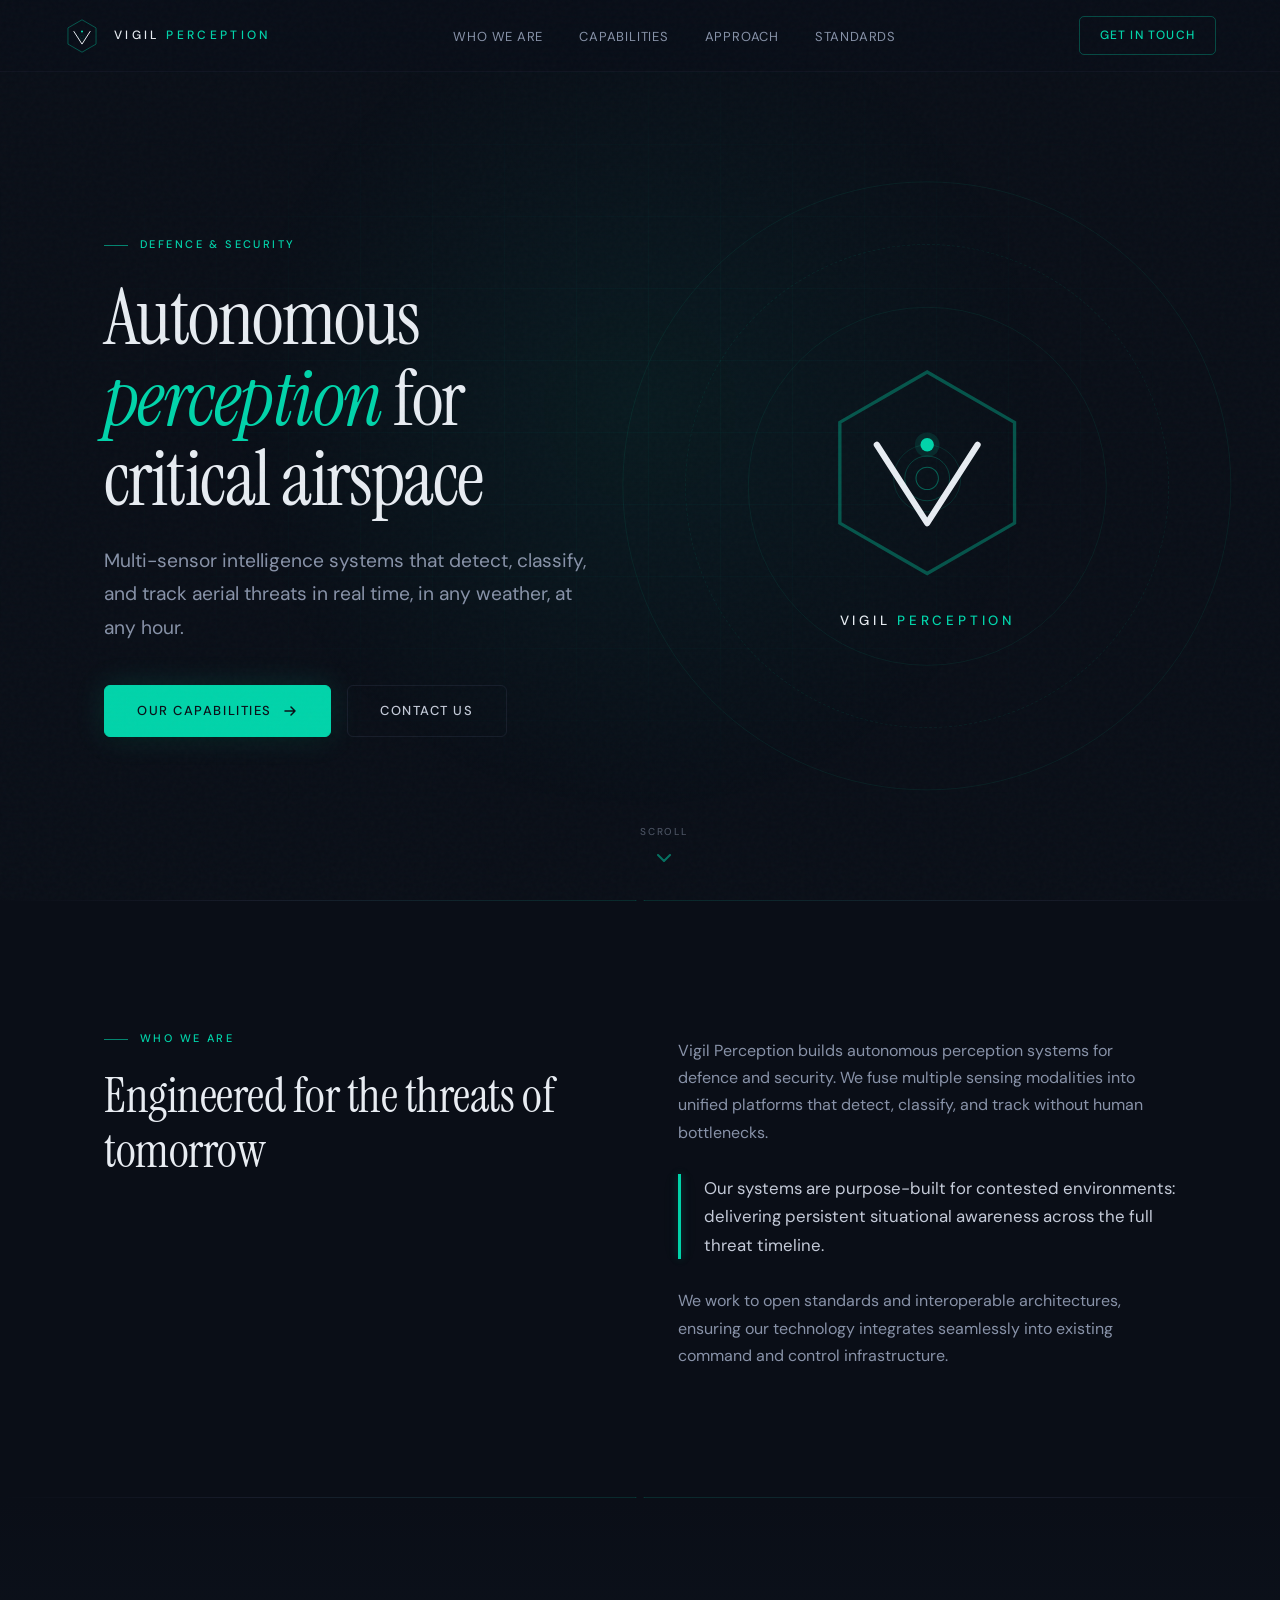
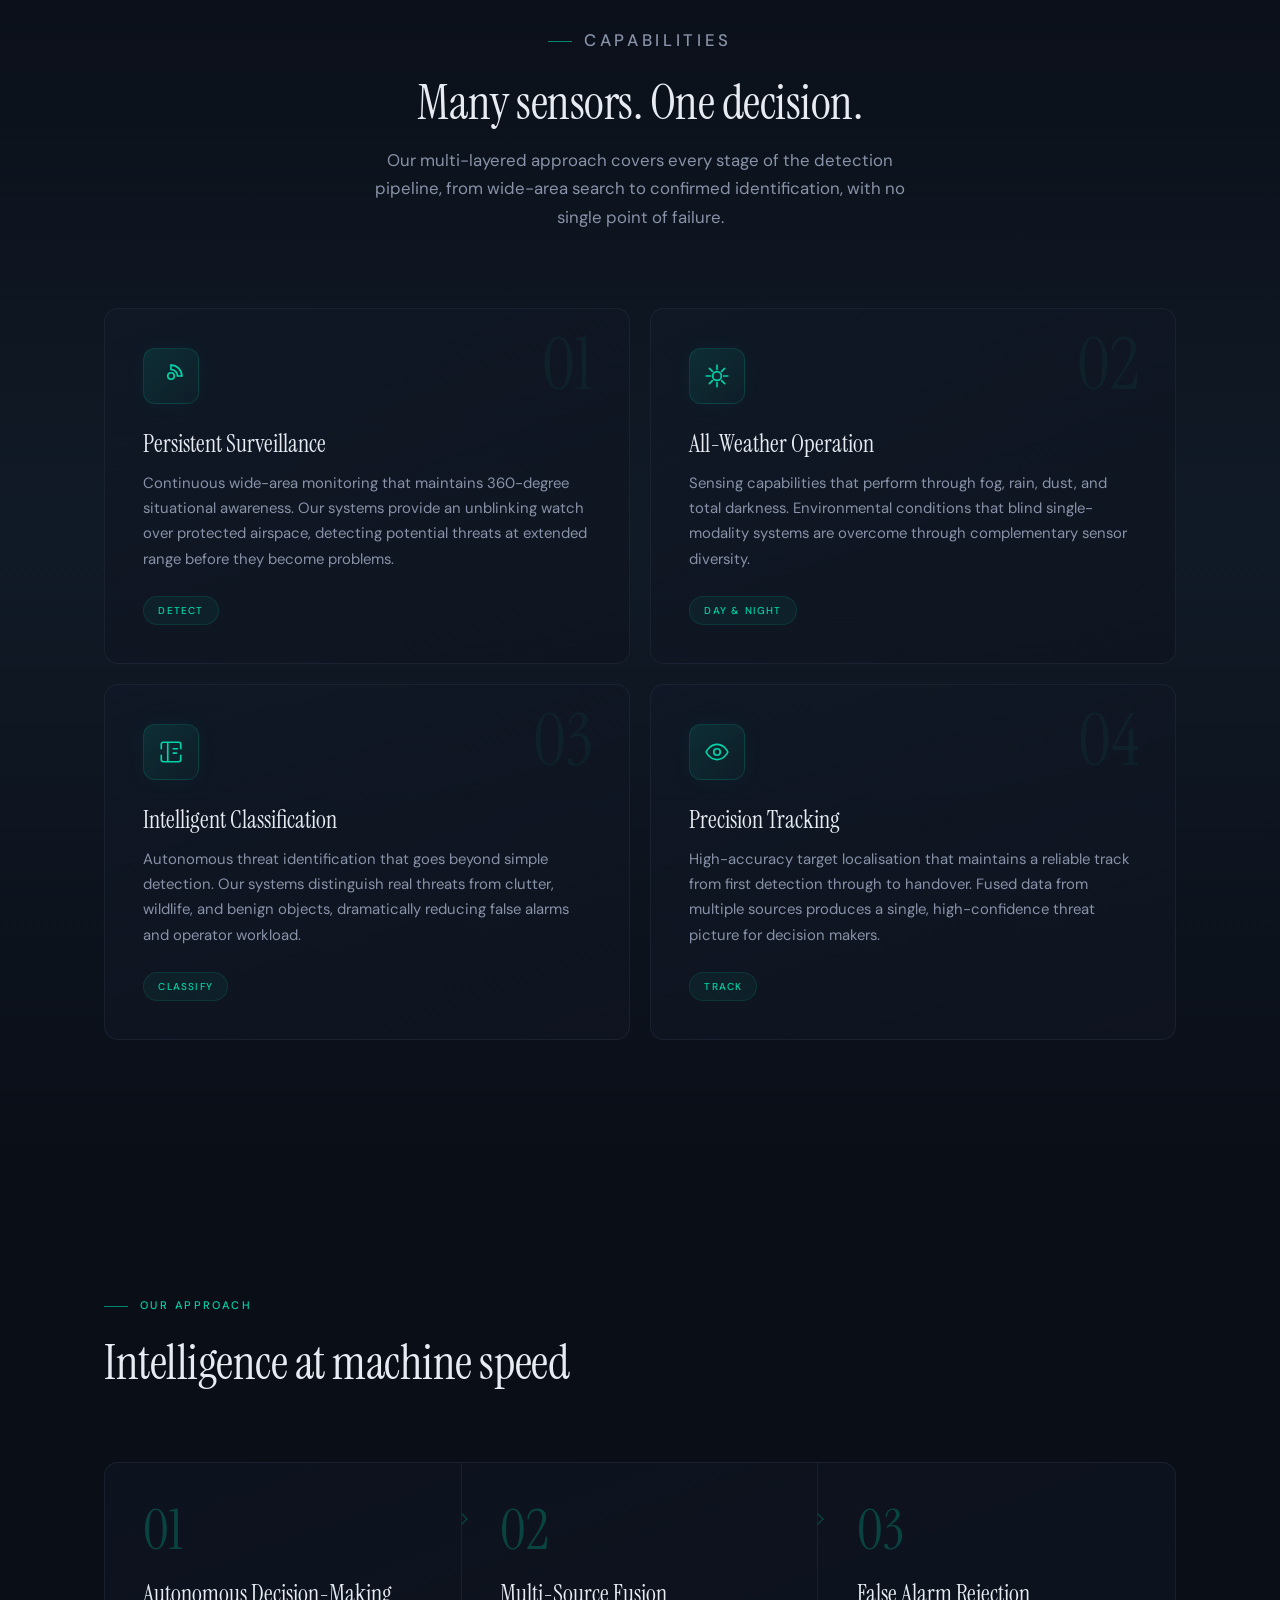
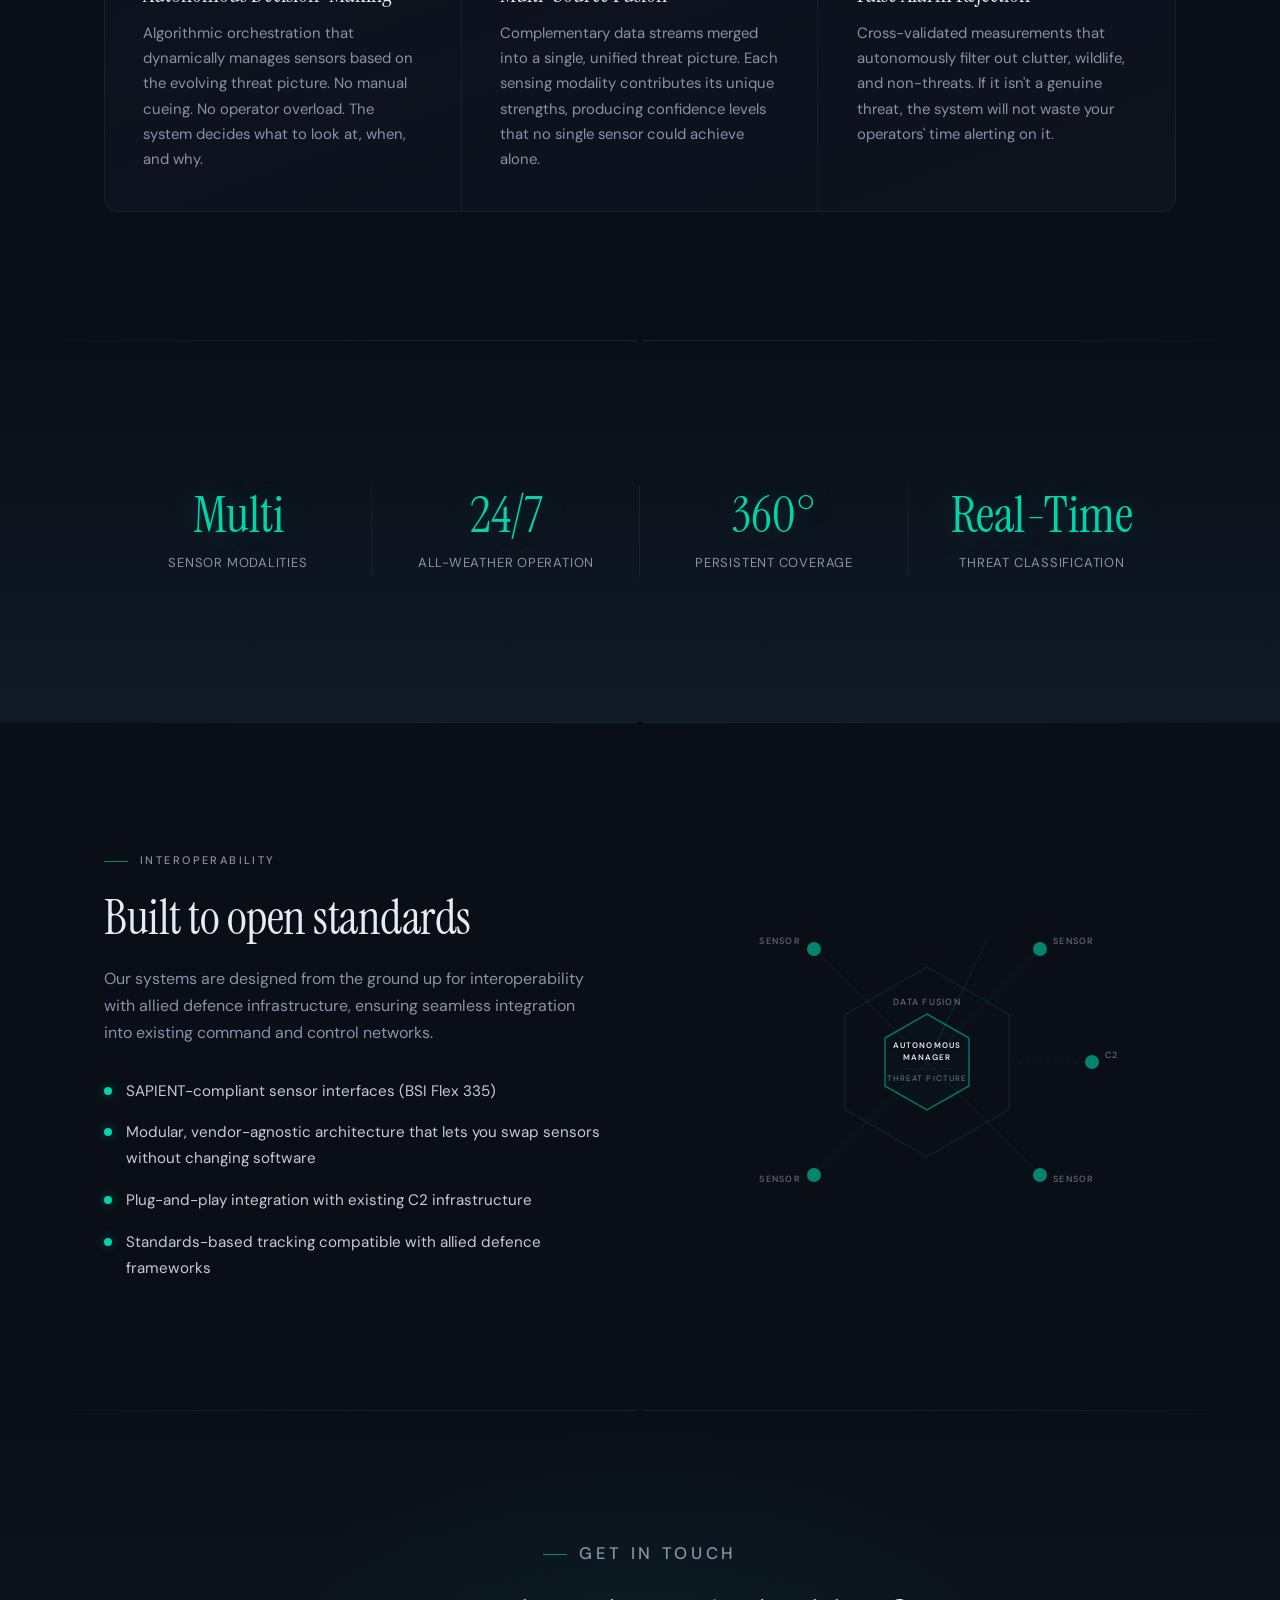
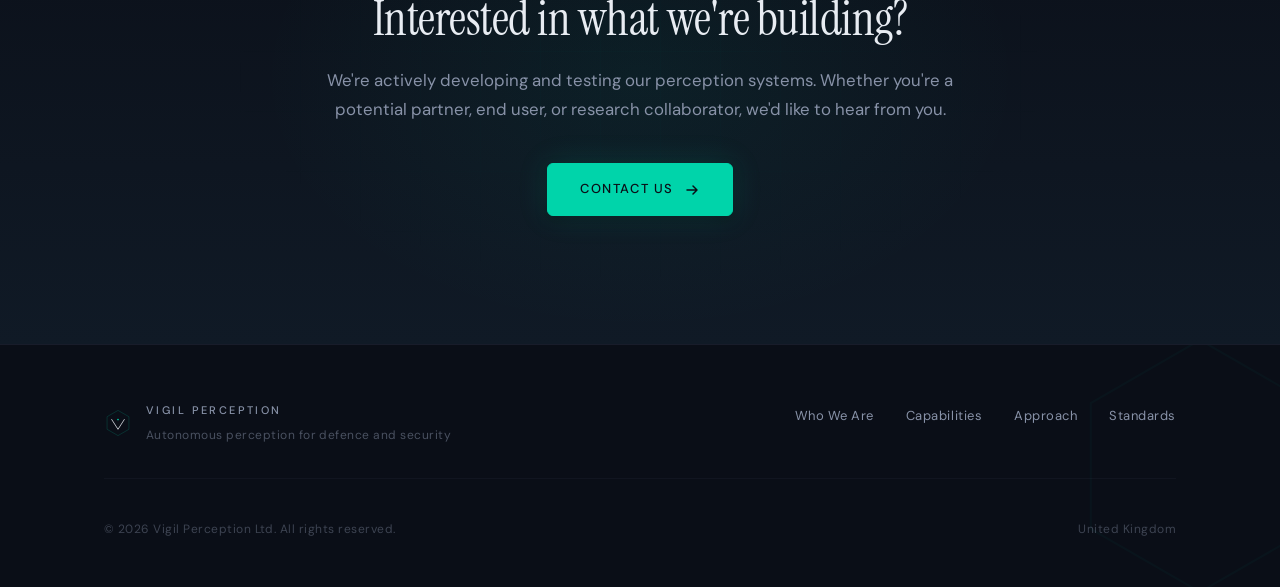
==== index.html @ c42e4ffe "Match hero logo stroke weight to standard logo Bump V chevron stroke from 4.5 to 5.5 and blip radius" ====
<!DOCTYPE html>
<html lang="en">
<head>
  <meta charset="UTF-8">
  <meta name="viewport" content="width=device-width, initial-scale=1.0">
  <title>Vigil Perception — Autonomous Perception for Defence & Security</title>
  <meta name="description" content="Multi-sensor autonomous perception systems for defence and security. Threat detection, classification, and decision support.">
  <meta name="theme-color" content="#0a0e17">
  <link rel="icon" href="/favicon.svg" type="image/svg+xml">
  <link rel="icon" href="/favicon.ico" sizes="48x48">
  <link rel="icon" type="image/png" sizes="32x32" href="/favicon-32.png">
  <link rel="apple-touch-icon" sizes="180x180" href="/apple-touch-icon.png">
  <link rel="manifest" href="/site.webmanifest">
  <meta property="og:type" content="website">
  <meta property="og:url" content="https://vigil-perception.co.uk/">
  <meta property="og:title" content="Vigil Perception — Autonomous Perception for Defence & Security">
  <meta property="og:description" content="Multi-sensor autonomous perception systems for defence and security.">
  <meta property="og:image" content="https://vigil-perception.co.uk/og-image-1200x630.png">
  <meta property="og:image:width" content="1200">
  <meta property="og:image:height" content="630">
  <meta name="twitter:card" content="summary_large_image">
  <meta name="twitter:title" content="Vigil Perception — Autonomous Perception for Defence & Security">
  <meta name="twitter:description" content="Multi-sensor autonomous perception systems for defence and security.">
  <meta name="twitter:image" content="https://vigil-perception.co.uk/twitter-card-800x418.png">
  <link rel="canonical" href="https://vigil-perception.co.uk/">
  <link rel="preconnect" href="https://fonts.googleapis.com">
  <link rel="preconnect" href="https://fonts.gstatic.com" crossorigin>
  <link href="https://fonts.googleapis.com/css2?family=DM+Sans:ital,opsz,wght@0,9..40,300;0,9..40,400;0,9..40,500;0,9..40,600;0,9..40,700&family=Instrument+Serif:ital@0;1&display=swap" rel="stylesheet">
  <link rel="stylesheet" href="/style.min.css">
</head>
<body>
<div class="noise"></div>
<div class="scan-lines"></div>
<nav id="nav">
  <a href="#" class="nav-logo">
    <svg viewBox="-100 -100 200 200" fill="none" aria-hidden="true">
      <path d="M0 -90 L78 -45 L78 45 L0 90 L-78 45 L-78 -45 Z" stroke="#00d4aa" stroke-width="4" fill="none" opacity="0.5"/>
      <circle cx="0" cy="5" r="10" stroke="#00d4aa" stroke-width="1" fill="none" opacity="0.5"/>
      <circle cx="0" cy="5" r="20" stroke="#00d4aa" stroke-width="0.85" fill="none" opacity="0.4"/>
      <path d="M-45 -25 L0 45 L45 -25" stroke="#e8ecf2" stroke-width="5.5" fill="none" stroke-linejoin="round" stroke-linecap="round"/>
      <circle cx="0" cy="-25" r="6" fill="#00d4aa"/>
    </svg>
    <span class="nav-wordmark"><span class="v">VIGIL </span><span class="p">PERCEPTION</span></span>
  </a>
  <ul class="nav-links" id="navLinks">
    <li><a href="#mission">Who We Are</a></li>
    <li><a href="#capabilities">Capabilities</a></li>
    <li><a href="#approach">Approach</a></li>
    <li><a href="#standards">Standards</a></li>
  </ul>
  <a href="#contact" class="nav-cta">Get in Touch</a>
  <button class="nav-toggle" id="navToggle" aria-label="Toggle navigation">
    <span></span><span></span><span></span>
  </button>
  <div class="nav-progress" id="navProgress"></div>
</nav>
<section class="hero" id="hero">
  <div class="hero-bg">
    <div class="hero-glow" id="heroGlow"></div>
    <div class="hero-grid" id="heroGrid"></div>
  </div>
  <div class="container">
    <div class="hero-inner">
      <div class="hero-text">
        <p class="label">Defence & Security</p>
        <h1>Autonomous <em>perception</em> for critical airspace</h1>
        <p class="body-lg">Multi-sensor intelligence systems that detect, classify, and track aerial threats in real time, in any weather, at any hour.</p>
        <div class="hero-actions">
          <a href="#capabilities" class="btn btn-primary">
            Our Capabilities
            <svg class="btn-arrow" width="16" height="16" viewBox="0 0 16 16" fill="none" aria-hidden="true"><path d="M3 8h10M9 4l4 4-4 4" stroke="currentColor" stroke-width="1.5" stroke-linecap="round" stroke-linejoin="round"/></svg>
          </a>
          <a href="#contact" class="btn btn-ghost">Contact Us</a>
        </div>
      </div>
      <div class="hero-logo">
        <div class="hero-logo-container">
          <div class="logo-glow"></div>
          <div class="logo-glow"></div>
          <div class="logo-glow"></div>
          <svg id="heroLogo" viewBox="0 0 320 320" fill="none" xmlns="http://www.w3.org/2000/svg" aria-hidden="true">
            <g transform="translate(160, 148)">
              <path d="M0 -90 L78 -45 L78 45 L0 90 L-78 45 L-78 -45 Z" stroke="#00d4aa" stroke-width="3" fill="none" opacity="0.35"/>
              <circle cx="0" cy="5" r="30" stroke="#00d4aa" stroke-width="0.6" fill="none" opacity="0.2"/>
              <circle id="ring3" cx="0" cy="5" r="30" stroke="#00d4aa" stroke-width="2.5" fill="none" opacity="0"/>
              <circle cx="0" cy="5" r="20" stroke="#00d4aa" stroke-width="0.7" fill="none" opacity="0.3"/>
              <circle id="ring2" cx="0" cy="5" r="20" stroke="#00d4aa" stroke-width="2.5" fill="none" opacity="0"/>
              <circle cx="0" cy="5" r="10" stroke="#00d4aa" stroke-width="0.9" fill="none" opacity="0.4"/>
              <circle id="ring1" cx="0" cy="5" r="10" stroke="#00d4aa" stroke-width="2.5" fill="none" opacity="0"/>
              <circle id="lockCircle" cx="0" cy="5" r="6" stroke="#00d4aa" stroke-width="1.5" fill="none" opacity="0"/>
              <path d="M-45 -25 L0 45 L45 -25" stroke="#e8ecf2" stroke-width="5.5" fill="none" stroke-linejoin="round" stroke-linecap="round"/>
              <circle id="blipMain" cx="0" cy="-25" r="6" fill="#00d4aa"/>
              <circle id="blipGlow" cx="0" cy="-25" r="11" fill="#00d4aa" opacity="0.12"/>
            </g>
            <text x="160" y="284" text-anchor="middle" font-family="DM Sans, sans-serif" font-weight="500" font-size="12" letter-spacing="0.28em"><tspan fill="#e8ecf2">VIGIL </tspan><tspan fill="#00d4aa">PERCEPTION</tspan></text>
          </svg>
        </div>
      </div>
    </div>
  </div>
  <div class="scroll-hint" id="scrollHint">
    <span class="scroll-hint-label">Scroll</span>
    <svg class="scroll-hint-chevron" viewBox="0 0 20 20" aria-hidden="true"><path d="M4 7l6 6 6-6"/></svg>
  </div>
</section>

<hr class="divider">
<section class="mission" id="mission">
  <div class="container">
    <div class="mission-inner">
      <div class="mission-left reveal">
        <p class="label">Who We Are</p>
        <h2>Engineered for the threats of tomorrow</h2>
      </div>
      <div class="mission-right reveal reveal-delay-1">
        <p>Vigil Perception builds autonomous perception systems for defence and security. We fuse multiple sensing modalities into unified platforms that detect, classify, and track without human bottlenecks.</p>
        <div class="mission-highlight">
          Our systems are purpose-built for contested environments: delivering persistent situational awareness across the full threat timeline.
        </div>
        <p>We work to open standards and interoperable architectures, ensuring our technology integrates seamlessly into existing command and control infrastructure.</p>
      </div>
    </div>
  </div>
</section>

<hr class="divider">
<section class="capabilities" id="capabilities">
  <div class="container">
    <div class="capabilities-header reveal">
      <p class="label">Capabilities</p>
      <h2>Many sensors. One decision.</h2>
      <p>Our multi-layered approach covers every stage of the detection pipeline, from wide-area search to confirmed identification, with no single point of failure.</p>
    </div>
    <div class="cap-grid">
      <div class="cap-card reveal reveal-delay-1">
        <div class="cap-icon">
          <svg viewBox="0 0 24 24" aria-hidden="true"><circle cx="12" cy="12" r="3"/><path d="M12 2a10 10 0 0 1 10 10"/><path d="M12 6a6 6 0 0 1 6 6"/><path d="M12 2v4M22 12h-4"/></svg>
        </div>
        <h3>Persistent Surveillance</h3>
        <p>Continuous wide-area monitoring that maintains 360-degree situational awareness. Our systems provide an unblinking watch over protected airspace, detecting potential threats at extended range before they become problems.</p>
        <span class="cap-tag">Detect</span>
      </div>
      <div class="cap-card reveal reveal-delay-2">
        <div class="cap-icon">
          <svg viewBox="0 0 24 24" aria-hidden="true"><path d="M12 2v4M12 18v4M4.93 4.93l2.83 2.83M16.24 16.24l2.83 2.83M2 12h4M18 12h4M4.93 19.07l2.83-2.83M16.24 7.76l2.83-2.83"/><circle cx="12" cy="12" r="4"/></svg>
        </div>
        <h3>All-Weather Operation</h3>
        <p>Sensing capabilities that perform through fog, rain, dust, and total darkness. Environmental conditions that blind single-modality systems are overcome through complementary sensor diversity.</p>
        <span class="cap-tag">Day & Night</span>
      </div>
      <div class="cap-card reveal reveal-delay-3">
        <div class="cap-icon">
          <svg viewBox="0 0 24 24" aria-hidden="true"><path d="M9 3H5a2 2 0 0 0-2 2v4m6-6h10a2 2 0 0 1 2 2v4M9 3v18m0 0h10a2 2 0 0 0 2-2v-4M9 21H5a2 2 0 0 1-2-2v-4"/><line x1="14" y1="9" x2="18" y2="9"/><line x1="14" y1="13" x2="17" y2="13"/></svg>
        </div>
        <h3>Intelligent Classification</h3>
        <p>Autonomous threat identification that goes beyond simple detection. Our systems distinguish real threats from clutter, wildlife, and benign objects, dramatically reducing false alarms and operator workload.</p>
        <span class="cap-tag">Classify</span>
      </div>
      <div class="cap-card reveal reveal-delay-4">
        <div class="cap-icon">
          <svg viewBox="0 0 24 24" aria-hidden="true"><path d="M2 12s3-7 10-7 10 7 10 7-3 7-10 7-10-7-10-7Z"/><circle cx="12" cy="12" r="3"/></svg>
        </div>
        <h3>Precision Tracking</h3>
        <p>High-accuracy target localisation that maintains a reliable track from first detection through to handover. Fused data from multiple sources produces a single, high-confidence threat picture for decision makers.</p>
        <span class="cap-tag">Track</span>
      </div>
    </div>
  </div>
</section>
<section class="approach" id="approach">
  <div class="container">
    <div class="approach-header reveal">
      <p class="label">Our Approach</p>
      <h2>Intelligence at machine speed</h2>
    </div>
    <div class="approach-grid reveal reveal-delay-1">
      <div class="approach-item">
        <div class="approach-num">01</div>
        <h3>Autonomous Decision-Making</h3>
        <p>Algorithmic orchestration that dynamically manages sensors based on the evolving threat picture. No manual cueing. No operator overload. The system decides what to look at, when, and why.</p>
      </div>
      <div class="approach-item">
        <div class="approach-num">02</div>
        <h3>Multi-Source Fusion</h3>
        <p>Complementary data streams merged into a single, unified threat picture. Each sensing modality contributes its unique strengths, producing confidence levels that no single sensor could achieve alone.</p>
      </div>
      <div class="approach-item">
        <div class="approach-num">03</div>
        <h3>False Alarm Rejection</h3>
        <p>Cross-validated measurements that autonomously filter out clutter, wildlife, and non-threats. If it isn't a genuine threat, the system will not waste your operators' time alerting on it.</p>
      </div>
    </div>
  </div>
</section>

<hr class="divider">
<section class="stats">
  <div class="container">
    <div class="stats-grid">
      <div class="stat reveal">
        <div class="stat-val">Multi</div>
        <div class="stat-label">Sensor Modalities</div>
      </div>
      <div class="stat reveal reveal-delay-1">
        <div class="stat-val">24/7</div>
        <div class="stat-label">All-Weather Operation</div>
      </div>
      <div class="stat reveal reveal-delay-2">
        <div class="stat-val">360°</div>
        <div class="stat-label">Persistent Coverage</div>
      </div>
      <div class="stat reveal reveal-delay-3">
        <div class="stat-val">Real-Time</div>
        <div class="stat-label">Threat Classification</div>
      </div>
    </div>
  </div>
</section>

<hr class="divider">
<section class="standards" id="standards">
  <div class="container">
    <div class="standards-inner">
      <div class="standards-left reveal">
        <p class="label">Interoperability</p>
        <h2>Built to open standards</h2>
        <p>Our systems are designed from the ground up for interoperability with allied defence infrastructure, ensuring seamless integration into existing command and control networks.</p>
        <ul class="standards-list">
          <li>SAPIENT-compliant sensor interfaces (BSI Flex 335)</li>
          <li>Modular, vendor-agnostic architecture that lets you swap sensors without changing software</li>
          <li>Plug-and-play integration with existing C2 infrastructure</li>
          <li>Standards-based tracking compatible with allied defence frameworks</li>
        </ul>
      </div>
      <div class="standards-visual reveal reveal-delay-2">
        <div class="standards-diagram">
          <svg viewBox="0 0 420 420" fill="none" xmlns="http://www.w3.org/2000/svg" aria-hidden="true">
            <defs>
              <linearGradient id="sweepGrad" x1="210" y1="210" x2="210" y2="30" gradientUnits="userSpaceOnUse">
                <stop offset="0%" stop-color="#00d4aa" stop-opacity="0.3"/>
                <stop offset="100%" stop-color="#00d4aa" stop-opacity="0"/>
              </linearGradient>
            </defs>
            <line x1="323" y1="97" x2="210" y2="210" stroke="#00d4aa" stroke-width="0.8" opacity="0.15"/>
            <line x1="97" y1="97" x2="210" y2="210" stroke="#00d4aa" stroke-width="0.8" opacity="0.15"/>
            <line x1="97" y1="323" x2="210" y2="210" stroke="#00d4aa" stroke-width="0.8" opacity="0.15"/>
            <line x1="323" y1="323" x2="210" y2="210" stroke="#00d4aa" stroke-width="0.8" opacity="0.15"/>
            <line x1="368" y1="210" x2="292" y2="210" stroke="#00d4aa" stroke-width="0.8" opacity="0.15" stroke-dasharray="4 3"/>
            <path d="M210 115 L292 162.5 L292 257.5 L210 305 L128 257.5 L128 162.5 Z"
                  stroke="#00d4aa" stroke-width="0.8" opacity="0.2" fill="rgba(0,212,170,0.015)"/>
            <path d="M210 162 L252 186 L252 234 L210 258 L168 234 L168 186 Z"
                  stroke="#00d4aa" stroke-width="1.5" opacity="0.5" fill="rgba(0,212,170,0.04)"/>
            <text x="210" y="153" text-anchor="middle" class="ring-label" style="font-size:9px" opacity="0.7">DATA FUSION</text>
            <text x="210" y="196" text-anchor="middle" class="ring-label ring-label-bright" style="font-size:8px" stroke="#0a0e17" stroke-width="4" paint-order="stroke">AUTONOMOUS</text>
            <text x="210" y="208" text-anchor="middle" class="ring-label ring-label-bright" style="font-size:8px" stroke="#0a0e17" stroke-width="4" paint-order="stroke">MANAGER</text>
            <line x1="185" y1="217" x2="235" y2="217" stroke="#00d4aa" stroke-width="0.4" opacity="0.2"/>
            <text x="210" y="229" text-anchor="middle" class="ring-label" style="font-size:8px" opacity="0.7">THREAT PICTURE</text>
            <circle cx="323" cy="97" r="7" fill="#00d4aa" opacity="0.6"/>
            <text x="336" y="92" text-anchor="start" class="ring-label" style="font-size:9px" opacity="0.7">SENSOR</text>
            <circle cx="97" cy="97" r="7" fill="#00d4aa" opacity="0.6"/>
            <text x="84" y="92" text-anchor="end" class="ring-label" style="font-size:9px" opacity="0.7">SENSOR</text>
            <circle cx="97" cy="323" r="7" fill="#00d4aa" opacity="0.6"/>
            <text x="84" y="330" text-anchor="end" class="ring-label" style="font-size:9px" opacity="0.7">SENSOR</text>
            <circle cx="323" cy="323" r="7" fill="#00d4aa" opacity="0.6"/>
            <text x="336" y="330" text-anchor="start" class="ring-label" style="font-size:9px" opacity="0.7">SENSOR</text>
            <circle cx="375" cy="210" r="7" fill="#00d4aa" opacity="0.6"/>
            <text x="388" y="206" text-anchor="start" class="ring-label" style="font-size:9px" opacity="0.7">C2</text>
            <g id="sweep">
              <line x1="210" y1="210" x2="210" y2="30" stroke="url(#sweepGrad)" stroke-width="1.5" opacity="0.5"/>
            </g>
          </svg>
        </div>
      </div>
    </div>
  </div>
</section>

<hr class="divider">
<section class="cta-section" id="contact">
  <div class="container">
    <div class="cta-inner reveal">
      <p class="label">Get in Touch</p>
      <h2>Interested in what we're building?</h2>
      <p>We're actively developing and testing our perception systems. Whether you're a potential partner, end user, or research collaborator, we'd like to hear from you.</p>
      <div class="cta-actions">
        <a href="mailto:kevinf@vigil-perception.co.uk" class="btn btn-primary">
          Contact Us
          <svg class="btn-arrow" width="16" height="16" viewBox="0 0 16 16" fill="none" aria-hidden="true"><path d="M3 8h10M9 4l4 4-4 4" stroke="currentColor" stroke-width="1.5" stroke-linecap="round" stroke-linejoin="round"/></svg>
        </a>
      </div>
    </div>
  </div>
</section>
<button class="back-to-top" id="backToTop" aria-label="Back to top">
  <svg viewBox="0 0 24 24" fill="none" stroke-width="2" stroke-linecap="round" stroke-linejoin="round" aria-hidden="true">
    <path d="M18 15l-6-6-6 6"/>
  </svg>
</button>
<footer>
  <div class="container">
    <div class="footer-top">
      <div class="footer-brand">
        <svg viewBox="-100 -100 200 200" fill="none" aria-hidden="true">
          <path d="M0 -90 L78 -45 L78 45 L0 90 L-78 45 L-78 -45 Z" stroke="#00d4aa" stroke-width="4" fill="none" opacity="0.3"/>
          <path d="M-45 -25 L0 45 L45 -25" stroke="#e8ecf2" stroke-width="5.5" fill="none" stroke-linejoin="round" stroke-linecap="round"/>
          <circle cx="0" cy="-25" r="6" fill="#00d4aa"/>
        </svg>
        <div class="footer-brand-text">
          <span>VIGIL PERCEPTION</span>
          <span class="footer-tagline">Autonomous perception for defence and security</span>
        </div>
      </div>
      <ul class="footer-nav">
        <li><a href="#mission">Who We Are</a></li>
        <li><a href="#capabilities">Capabilities</a></li>
        <li><a href="#approach">Approach</a></li>
        <li><a href="#standards">Standards</a></li>
      </ul>
    </div>
    <div class="footer-bottom">
      <span class="footer-copy">&copy; <script>document.write(new Date().getFullYear())</script> Vigil Perception Ltd. All rights reserved.</span>
      <span class="footer-location">United Kingdom</span>
    </div>
  </div>
</footer>

<script src="/app.min.js"></script>
</body>
</html>
---- style.min.css ----
@keyframes glow-pulse{0%,to{opacity:.4;border-color:rgba(0,212,170,.06)}50%{opacity:1;border-color:rgba(0,212,170,.18)}}@keyframes scroll-bob{0%,to{transform:translateY(0);opacity:.5}50%{transform:translateY(5px);opacity:.8}}@keyframes highlight-glow{0%,to{box-shadow:0 0 6px rgba(0,212,170,.3),0 0 16px rgba(0,212,170,.1)}50%{box-shadow:0 0 12px rgba(0,212,170,.6),0 0 30px rgba(0,212,170,.2)}}@keyframes cta-glow{0%,to{box-shadow:0 0 30px rgba(0,212,170,.15),0 4px 12px rgba(0,0,0,.3)}50%{box-shadow:0 0 50px rgba(0,212,170,.3),0 0 80px rgba(0,212,170,.1),0 4px 12px rgba(0,0,0,.3)}}@keyframes hero-in{to{opacity:1;transform:translateY(0)}}@keyframes logo-in{0%{opacity:0;transform:scale(.9)}to{opacity:1;transform:scale(1)}}:root{--midnight:#0a0e17;--midnight-lighter:#101a26;--midnight-card:#111827;--cyan:#00d4aa;--cyan-dim:rgba(0,212,170,0.15);--cyan-glow:rgba(0,212,170,0.08);--bone:#e8ecf2;--silver:#8892a8;--ghost:#c4cad8;--border:rgba(45,51,72,0.4);--border-hover:rgba(0,212,170,0.3)}*,::after,::before{margin:0;padding:0;box-sizing:border-box}body,html{overflow-x:hidden}html{scroll-behavior:smooth;-webkit-font-smoothing:antialiased;-moz-osx-font-smoothing:grayscale}body{background:var(--midnight);color:var(--ghost);font-family:"DM Sans",sans-serif;font-weight:400;font-size:16px;line-height:1.7}::selection{background:rgba(0,212,170,.25);color:var(--bone)}::-moz-selection{background:rgba(0,212,170,.25);color:var(--bone)}::-webkit-scrollbar{width:8px}::-webkit-scrollbar-track{background:var(--midnight)}::-webkit-scrollbar-thumb{background:rgba(0,212,170,.2);border-radius:4px}::-webkit-scrollbar-thumb:hover{background:rgba(0,212,170,.35)}@supports (scrollbar-color:auto){html{scrollbar-color:rgba(0,212,170,.2) var(--midnight);scrollbar-width:thin}}.noise,.scan-lines{position:fixed;inset:0;pointer-events:none}.noise{z-index:9999;background-image:url("data:image/svg+xml,%3Csvg viewBox='0 0 256 256' xmlns='http://www.w3.org/2000/svg'%3E%3Cfilter id='n'%3E%3CfeTurbulence type='fractalNoise' baseFrequency='0.85' numOctaves='4' stitchTiles='stitch'/%3E%3C/filter%3E%3Crect width='100%25' height='100%25' filter='url(%23n)' opacity='0.025'/%3E%3C/svg%3E")}.scan-lines{z-index:9998;background:repeating-linear-gradient(0deg,transparent,transparent 2px,rgba(0,212,170,.008) 2px,rgba(0,212,170,.008) 4px)}h1,h2,h3{font-family:"Instrument Serif",serif;font-weight:400;color:var(--bone)}h1{font-size:clamp(2.8rem,6vw,5rem);line-height:1.05;letter-spacing:-.02em}h2{font-size:clamp(2rem,4vw,3rem);line-height:1.15;letter-spacing:-.01em}h3{font-size:clamp(1.25rem,2vw,1.5rem);line-height:1.3}.label{font-family:"DM Sans",sans-serif;font-weight:500;font-size:11px;letter-spacing:.22em;text-transform:uppercase;color:var(--cyan)}.label::before{content:"";display:inline-block;width:24px;height:1px;background:var(--cyan);margin-right:12px;vertical-align:middle;opacity:.6}p.body-lg{font-size:clamp(1.05rem,1.5vw,1.2rem);line-height:1.75;color:var(--silver);max-width:580px}.container{max-width:1200px;margin:0 auto;padding:0 clamp(24px,5vw,64px)}section{position:relative;scroll-margin-top:80px}.btn{display:inline-flex;align-items:center;gap:10px;font-family:"DM Sans",sans-serif;font-weight:500;font-size:13px;letter-spacing:.12em;text-transform:uppercase;text-decoration:none;padding:14px 32px;border-radius:6px;cursor:pointer;transition:transform .25s cubic-bezier(.34,1.56,.64,1),background .3s ease,border-color .3s ease,box-shadow .3s ease}.btn:active{transform:scale(.97)}.btn:focus-visible{outline:2px solid var(--cyan);outline-offset:3px}.btn-primary{background:var(--cyan);color:var(--midnight);border:1px solid var(--cyan);box-shadow:0 0 30px rgba(0,212,170,.15),0 4px 12px rgba(0,0,0,.3)}.btn-primary:hover{background:#00e8bb;box-shadow:0 0 50px rgba(0,212,170,.25),0 6px 20px rgba(0,0,0,.3);transform:translateY(-1px)}.btn-ghost{background:0 0;color:var(--ghost);border:1px solid var(--border)}.btn-ghost:hover{border-color:var(--border-hover);background:rgba(0,212,170,.04);transform:translateY(-1px)}.btn-arrow{transition:transform .25s ease}.btn:hover .btn-arrow{transform:translateX(3px)}nav{position:fixed;top:0;left:0;right:0;z-index:1000;padding:0 clamp(24px,5vw,64px);height:72px;display:flex;align-items:center;justify-content:space-between;background:rgba(10,14,23,.75);backdrop-filter:blur(20px) saturate(1.4);-webkit-backdrop-filter:blur(20px) saturate(1.4);border-bottom:1px solid rgba(45,51,72,.2);transition:background .3s ease,border-color .35s ease}nav.scrolled{background:rgba(10,14,23,.92);border-bottom-color:var(--border)}.nav-links a::after,.nav-progress{position:absolute;left:0;height:1px;background:var(--cyan)}.nav-progress{bottom:0;box-shadow:0 0 8px rgba(0,212,170,.4);width:0%;transition:none}.nav-logo{display:flex;align-items:center;gap:14px;text-decoration:none}.nav-logo svg{width:36px;height:36px;transition:filter .3s ease}.nav-logo:hover svg{filter:drop-shadow(0 0 6px rgba(0,212,170,.4))}.nav-links a,.nav-wordmark{font-family:"DM Sans",sans-serif;font-weight:500;font-size:12px;letter-spacing:.28em;text-transform:uppercase}.btn-ghost:hover,.nav-links a.active,.nav-links a:hover,.nav-wordmark .v{color:var(--bone)}.nav-wordmark .p{color:var(--cyan)}.nav-links{display:flex;align-items:center;gap:36px;list-style:none}.nav-links a{font-weight:400;font-size:13px;letter-spacing:.06em;color:var(--silver);text-decoration:none;transition:color .25s ease;position:relative}.nav-links a::after{content:"";bottom:-4px;width:0;transition:width .3s ease}.nav-links a.active::after,.nav-links a:hover::after{width:100%}.nav-links a:focus-visible{outline:1px solid var(--cyan);outline-offset:4px;border-radius:2px}.nav-cta{font-family:"DM Sans",sans-serif;font-weight:500;font-size:12px;letter-spacing:.1em;text-transform:uppercase;text-decoration:none;color:var(--cyan);border:1px solid rgba(0,212,170,.3);padding:8px 20px;border-radius:5px;transition:background .25s ease,border-color .25s ease}.nav-cta:hover{background:rgba(0,212,170,.08);border-color:rgba(0,212,170,.5)}.nav-cta:focus-visible{outline:2px solid var(--cyan);outline-offset:3px}.nav-toggle{display:none;background:0 0;border:0;cursor:pointer;padding:8px}.nav-toggle span{display:block;width:22px;height:2px;background:var(--ghost);transition:transform .3s ease,opacity .3s ease}.nav-toggle span:nth-child(1),.nav-toggle span:nth-child(2){margin:0 0 5px}.nav-toggle span:nth-child(3){margin:0}.nav-toggle.open span:nth-child(1){transform:translateY(7px) rotate(45deg)}.nav-toggle.open span:nth-child(2){opacity:0;transform:scaleX(0)}.nav-toggle.open span:nth-child(3){transform:translateY(-7px) rotate(-45deg)}@media (max-width:768px){.nav-cta,.nav-links{display:none}.nav-toggle{display:block}.nav-links.open{display:flex;flex-direction:column;align-items:flex-start;position:absolute;top:72px;left:0;right:0;background:rgba(10,14,23,.97);backdrop-filter:blur(20px);padding:32px clamp(24px,5vw,64px) 80px;gap:24px;border-bottom:1px solid var(--border)}.nav-links.open+.nav-cta{display:inline-flex;position:absolute;z-index:1001;top:308px;left:clamp(24px,5vw,64px)}}.hero{min-height:100vh;display:flex;align-items:center;padding-top:72px;position:relative;overflow:hidden}.hero-bg{position:absolute;inset:0;z-index:0}.hero-glow,.hero-grid{position:absolute;pointer-events:none;will-change:transform}.hero-glow{top:50%;left:50%;transform:translate(-50%,-55%);width:900px;height:900px;background:radial-gradient(ellipse,rgba(0,212,170,.06)0,transparent 65%)}.hero-grid{inset:0;background-image:linear-gradient(rgba(0,212,170,.03) 1px,transparent 1px),linear-gradient(90deg,rgba(0,212,170,.03) 1px,transparent 1px);background-size:72px 72px;mask-image:radial-gradient(ellipse 80% 70%at 50% 45%,#000 15%,transparent 75%);-webkit-mask-image:radial-gradient(ellipse 80% 70%at 50% 45%,#000 15%,transparent 75%)}.hero-inner{position:relative;z-index:1;display:grid;grid-template-columns:1fr 1fr;gap:clamp(40px,6vw,80px);align-items:center;width:100%}.hero-text{max-width:560px}.hero-text .label,.hero-text h1{margin-bottom:24px}.hero-text h1 em{font-family:"Instrument Serif",serif;font-style:italic;color:var(--cyan)}.hero-text p{margin-bottom:40px}.hero-actions{display:flex;gap:16px;flex-wrap:wrap}.hero-logo{display:flex;align-items:center;justify-content:center}.hero-logo-container{position:relative;width:clamp(280px,28vw,420px);height:clamp(280px,28vw,420px)}.logo-glow{position:absolute;top:50%;left:50%;transform:translate(-50%,-50%);border-radius:50%;border:1px solid rgba(0,212,170,.08);animation:glow-pulse 6s ease-in-out infinite}.logo-glow:nth-child(1){width:100%;height:100%;animation-delay:0s}.logo-glow:nth-child(2){width:135%;height:135%;animation-delay:2s;border-style:dashed}.logo-glow:nth-child(3){width:170%;height:170%;animation-delay:4s}.hero-logo svg{position:relative;z-index:2;width:100%;height:100%}.scroll-hint{position:absolute;bottom:32px;left:50%;transform:translateX(-50%);display:flex;flex-direction:column;align-items:center;gap:8px;opacity:0;animation:hero-in .9s cubic-bezier(.16,1,.3,1) 1.1s forwards;transition:opacity .4s ease;z-index:2}.scroll-hint.hidden{opacity:0;pointer-events:none}.scroll-hint-label{font-family:"DM Sans",sans-serif;font-size:10px;font-weight:500;letter-spacing:.18em;text-transform:uppercase;color:var(--silver);opacity:.5}.scroll-hint-chevron{width:20px;height:20px;stroke:var(--cyan);fill:none;stroke-width:2;stroke-linecap:round;stroke-linejoin:round;animation:scroll-bob 2s ease-in-out infinite;opacity:.5}@media (max-width:900px){.hero{padding-bottom:60px}.hero-inner{grid-template-columns:1fr;text-align:center}.hero-text{max-width:100%;margin:0 auto}.hero-text p{margin-left:auto;margin-right:auto}.hero-actions{flex-direction:column;align-items:stretch}.hero-actions .btn{justify-content:center}.hero-logo{order:-1}.hero-logo-container{width:240px;height:240px}.scroll-hint{display:none}}.divider{height:1px;border:0;background:linear-gradient(90deg,transparent 0%,var(--border) 20%,rgba(0,212,170,.15) 50%,var(--border) 80%,transparent 100%);margin:0;position:relative}.divider::after{content:"";position:absolute;top:50%;left:50%;width:8px;height:8px;background:var(--midnight);border:1px solid rgba(0,212,170,.25);transform:translate(-50%,-50%) rotate(45deg)}.mission{padding:clamp(80px,10vw,140px)0}.mission-inner{display:grid;grid-template-columns:1fr 1fr;gap:clamp(40px,6vw,100px);align-items:start}.approach-header .label,.capabilities-header .label,.mission-left .label,.mission-right p{margin-bottom:20px}.mission-left h2{margin-bottom:0}.mission-right{padding-top:8px}.mission-right p{color:var(--silver)}.mission-right p:last-child{margin-bottom:0}.mission-highlight{border-left:2px solid var(--cyan);padding-left:24px;margin:28px 0;color:var(--ghost);font-size:1.05rem;position:relative}.mission-highlight::before{content:"";position:absolute;top:0;left:-1px;width:2px;height:100%;background:var(--cyan);box-shadow:0 0 8px rgba(0,212,170,.4),0 0 20px rgba(0,212,170,.15);animation:highlight-glow 3s ease-in-out infinite}@media (max-width:768px){.mission-inner{grid-template-columns:1fr}}.capabilities{padding:clamp(80px,10vw,140px)0;background:linear-gradient(180deg,var(--midnight) 0%,var(--midnight-lighter) 50%,var(--midnight) 100%)}.capabilities-header{text-align:center;margin-bottom:clamp(48px,6vw,80px)}.capabilities-header h2{margin-bottom:16px}.capabilities-header p{color:var(--silver);max-width:560px;margin:0 auto;font-size:1.05rem}.cap-grid{display:grid;grid-template-columns:repeat(2,1fr);gap:20px}.cap-card{position:relative;background:linear-gradient(160deg,rgba(17,24,39,.7)0,rgba(15,21,32,.9) 100%);border:1px solid var(--border);border-radius:14px;padding:clamp(32px,3vw,44px);overflow:hidden;transition:border-color .4s ease,transform .3s cubic-bezier(.34,1.56,.64,1)}.cap-card::before{content:"";position:absolute;top:0;left:0;right:0;height:1px;background:linear-gradient(90deg,transparent,rgba(0,212,170,.2),transparent);opacity:0;transition:opacity .4s ease}.cap-card::after{font-family:"Instrument Serif",serif;font-size:4.5rem;line-height:1;color:var(--cyan);opacity:.06;position:absolute;top:20px;right:clamp(24px,3vw,36px);pointer-events:none}.cap-card:nth-child(1)::after{content:"01"}.cap-card:nth-child(2)::after{content:"02"}.cap-card:nth-child(3)::after{content:"03"}.cap-card:nth-child(4)::after{content:"04"}.cap-icon{width:56px;height:56px;display:flex;align-items:center;justify-content:center;margin-bottom:24px;background:linear-gradient(135deg,rgba(0,212,170,.12)0,rgba(0,212,170,.04) 100%);border-radius:12px;border:1px solid rgba(0,212,170,.15);box-shadow:0 0 20px rgba(0,212,170,.06);transform:scale(.7);opacity:0;transition:transform .5s cubic-bezier(.34,1.56,.64,1),opacity .4s ease}.cap-icon svg{width:26px;height:26px;stroke:var(--cyan);fill:none;stroke-width:1.5;stroke-linecap:round;stroke-linejoin:round}.reveal.visible .cap-icon{transform:scale(1);opacity:1}.reveal-delay-1.visible .cap-icon{transition-delay:.15s}.reveal-delay-2.visible .cap-icon{transition-delay:.25s}.reveal-delay-3.visible .cap-icon{transition-delay:.35s}.reveal-delay-4.visible .cap-icon{transition-delay:.45s}.approach-item h3,.cap-card h3{margin-bottom:12px}.cap-card p{color:var(--silver);font-size:.93rem;line-height:1.7}.cap-tag{display:inline-block;margin-top:24px;font-family:"DM Sans",sans-serif;font-weight:500;font-size:10px;letter-spacing:.12em;text-transform:uppercase;color:var(--cyan);background:rgba(0,212,170,.06);border:1px solid rgba(0,212,170,.12);padding:5px 14px;border-radius:100px}@media (max-width:768px){.cap-grid{grid-template-columns:1fr}}.approach{padding:clamp(80px,10vw,140px)0}.approach-header{margin-bottom:clamp(48px,6vw,72px)}.approach-header h2{max-width:600px}.approach-grid{display:grid;grid-template-columns:repeat(3,1fr);gap:0;border:1px solid var(--border);border-radius:14px;overflow:hidden;background:linear-gradient(160deg,rgba(17,24,39,.5)0,rgba(15,21,32,.7) 100%)}.approach-item{padding:clamp(32px,3vw,48px);border-right:1px solid var(--border);position:relative}.approach-item:last-child{border-right:none}.approach-item:not(:last-child)::after{content:"";position:absolute;right:-5px;top:clamp(52px,4vw,72px);width:8px;height:8px;border-right:1.5px solid var(--cyan);border-bottom:1.5px solid var(--cyan);transform:rotate(-45deg);opacity:.3;z-index:1}.approach-num{font-family:"Instrument Serif",serif;font-size:3.5rem;line-height:1;color:var(--cyan);opacity:.25;margin-bottom:20px}.approach-item p{color:var(--silver);font-size:.93rem}@media (max-width:900px){.approach-grid{grid-template-columns:1fr}.approach-item{border-right:none;border-bottom:1px solid var(--border)}.approach-item:last-child{border-bottom:none}.approach-item:not(:last-child)::after{right:auto;left:clamp(32px,3vw,48px);top:auto;bottom:-5px;transform:rotate(45deg)}}.stats{padding:clamp(60px,8vw,100px)0;background:linear-gradient(180deg,var(--midnight) 0%,var(--midnight-lighter) 100%)}.stats-grid{display:grid;grid-template-columns:repeat(4,1fr);gap:0}.stat{text-align:center;padding:clamp(28px,4vw,48px) 20px;position:relative}.stat::after{content:"";position:absolute;top:25%;right:0;width:1px;height:50%;background:var(--border)}.stat:last-child::after{display:none}.stat-val{font-family:"Instrument Serif",serif;font-size:clamp(2.5rem,4vw,3.5rem);line-height:1;color:var(--cyan);margin-bottom:12px;text-shadow:0 0 30px rgba(0,212,170,.25)}.stat-label{font-family:"DM Sans",sans-serif;font-weight:400;font-size:13px;letter-spacing:.06em;color:var(--silver);text-transform:uppercase}@media (max-width:768px){.stats-grid{grid-template-columns:repeat(2,1fr)}.stat:nth-child(2)::after,.stat:nth-child(4)::after{display:none}.stat:nth-child(1)::after,.stat:nth-child(3)::after{display:block}}.stat-label,.stat-val{opacity:0;transform:translateY(12px);transition:opacity .7s ease,transform .7s cubic-bezier(.16,1,.3,1)}.stat.in-view .stat-label,.stat.in-view .stat-val{opacity:1;transform:translateY(0)}.stat.in-view .stat-label{transition-delay:.15s}.stat:nth-child(2).in-view .stat-val{transition-delay:.12s}.stat:nth-child(2).in-view .stat-label{transition-delay:.27s}.stat:nth-child(3).in-view .stat-val{transition-delay:.24s}.stat:nth-child(3).in-view .stat-label{transition-delay:.39s}.stat:nth-child(4).in-view .stat-val{transition-delay:.36s}.stat:nth-child(4).in-view .stat-label{transition-delay:.51s}@media (max-width:480px){.stats-grid{grid-template-columns:1fr 1fr}}.standards{padding:clamp(80px,10vw,140px)0}.standards-inner{display:grid;grid-template-columns:1fr 1fr;gap:clamp(40px,6vw,100px);align-items:center}.cta-inner h2,.standards-left .label,.standards-left h2,.standards-left p{margin-bottom:20px}.standards-left p{color:var(--silver)}.standards-list{list-style:none;padding:0;display:flex;flex-direction:column;gap:16px;margin-top:32px}.standards-list li{display:flex;align-items:flex-start;gap:14px;color:var(--ghost);font-size:.95rem;opacity:0;transform:translateX(-12px);transition:opacity .5s ease,transform .5s cubic-bezier(.16,1,.3,1)}.standards-list li::before{content:"";flex-shrink:0;width:8px;height:8px;margin-top:8px;border-radius:50%;background:var(--cyan);box-shadow:0 0 12px rgba(0,212,170,.4)}.standards-left.visible .standards-list li{opacity:1;transform:translateX(0)}.standards-left.visible .standards-list li:nth-child(1){transition-delay:.3s}.standards-left.visible .standards-list li:nth-child(2){transition-delay:.45s}.standards-left.visible .standards-list li:nth-child(3){transition-delay:.6s}.standards-left.visible .standards-list li:nth-child(4){transition-delay:.75s}.standards-visual{display:flex;align-items:center;justify-content:center}.standards-diagram{width:100%;max-width:420px;aspect-ratio:1;position:relative}.ring-diagram{position:absolute;inset:0}.ring-diagram circle{fill:none;stroke:var(--cyan)}.footer-brand-text span,.ring-label{font-family:"DM Sans",sans-serif;font-weight:500;font-size:11px;text-transform:uppercase}.ring-label{letter-spacing:.14em;fill:var(--silver)}.ring-label-bright{fill:var(--bone);font-weight:600}@media (max-width:768px){.standards-inner{grid-template-columns:1fr}.standards-visual{order:-1}.standards-diagram{max-width:300px}}.cta-section{padding:clamp(80px,10vw,140px)0;background:linear-gradient(180deg,var(--midnight) 0%,var(--midnight-lighter) 100%);position:relative}.cta-section::before{top:50%;left:50%;transform:translate(-50%,-50%);width:900px;height:600px;background:radial-gradient(ellipse,rgba(0,212,170,.06)0,transparent 60%)}.cta-section::after,.cta-section::before,footer::before{content:"";position:absolute;pointer-events:none}.cta-section::after{inset:0;background-image:linear-gradient(rgba(0,212,170,.015) 1px,transparent 1px),linear-gradient(90deg,rgba(0,212,170,.015) 1px,transparent 1px);background-size:60px 60px;mask-image:radial-gradient(ellipse 50% 60%at 50% 50%,#000 10%,transparent 70%);-webkit-mask-image:radial-gradient(ellipse 50% 60%at 50% 50%,#000 10%,transparent 70%)}.cta-inner{position:relative;z-index:1;text-align:center;max-width:640px;margin:0 auto}.cta-inner .label{margin-bottom:24px}.cta-inner p{color:var(--silver);font-size:1.05rem;margin-bottom:40px}.cta-actions,.footer-top{display:flex;gap:16px;justify-content:center;flex-wrap:wrap}.cta-actions .btn-primary{animation:cta-glow 3s ease-in-out infinite}footer{padding:56px 0 48px;border-top:1px solid var(--border);position:relative;overflow:hidden}footer::before{right:-60px;top:50%;transform:translateY(-50%);width:280px;height:280px;background-image:url("data:image/svg+xml,%3Csvg viewBox='-100 -100 200 200' xmlns='http://www.w3.org/2000/svg'%3E%3Cpath d='M0 -90 L78 -45 L78 45 L0 90 L-78 45 L-78 -45 Z' stroke='%2300d4aa' stroke-width='1.5' fill='none' opacity='1'/%3E%3C/svg%3E");background-size:contain;background-repeat:no-repeat;opacity:.03}.footer-top{justify-content:space-between;align-items:flex-start;gap:40px;margin-bottom:40px;padding-bottom:32px;border-bottom:1px solid rgba(45,51,72,.2)}.footer-brand{display:flex;align-items:center;gap:14px}.footer-brand svg{width:28px;height:28px}.footer-brand-text span{display:block;letter-spacing:.22em;color:var(--silver)}.footer-brand-text .footer-tagline,.footer-nav a{font-weight:400;letter-spacing:.04em;color:var(--silver)}.footer-brand-text .footer-tagline{font-size:12px;text-transform:none;opacity:.5;margin-top:6px}.footer-nav{display:flex;gap:32px;list-style:none;flex-wrap:wrap}.footer-nav a{font-family:"DM Sans",sans-serif;font-size:13px;text-decoration:none;transition:color .25s ease}.footer-nav a:hover{color:var(--bone)}.footer-bottom{display:flex;justify-content:space-between;align-items:center;flex-wrap:wrap;gap:16px}.footer-copy,.footer-location{font-size:12px;color:var(--silver);opacity:.4;letter-spacing:.04em}@media (max-width:768px){.footer-top{align-items:center;text-align:center}.footer-brand,.footer-top{flex-direction:column}.footer-bottom,.footer-nav{flex-direction:column;align-items:center}.footer-nav{gap:20px}.footer-bottom{text-align:center}}.back-to-top{position:fixed;bottom:32px;right:32px;z-index:999;width:44px;height:44px;border-radius:10px;border:1px solid var(--border);background:rgba(10,14,23,.85);backdrop-filter:blur(12px);-webkit-backdrop-filter:blur(12px);cursor:pointer;display:flex;align-items:center;justify-content:center;opacity:0;transform:translateY(12px);pointer-events:none;transition:opacity .4s ease,transform .4s ease,border-color .3s ease,background .3s ease}.back-to-top.visible{opacity:1;transform:translateY(0);pointer-events:auto}.back-to-top:hover{border-color:var(--border-hover);background:rgba(0,212,170,.06)}.back-to-top svg{width:18px;height:18px;stroke:var(--silver);transition:stroke .3s ease}.back-to-top:hover svg{stroke:var(--cyan)}@media (max-width:768px){.back-to-top{bottom:20px;right:20px;width:40px;height:40px}}.reveal{opacity:0;transform:translateY(30px);transition:opacity .8s cubic-bezier(.16,1,.3,1),transform .8s cubic-bezier(.16,1,.3,1)}.reveal.visible{opacity:1;transform:translateY(0)}.reveal-delay-1{transition-delay:.1s}.reveal-delay-2{transition-delay:.2s}.reveal-delay-3{transition-delay:.3s}.reveal-delay-4{transition-delay:.4s}.hero-actions,.hero-text .label,.hero-text h1,.hero-text p{opacity:0;transform:translateY(25px);animation:hero-in .9s cubic-bezier(.16,1,.3,1) forwards}.hero-text .label{animation-delay:.3s}.hero-text h1{animation-delay:.45s}.hero-text p{animation-delay:.6s}.hero-actions{animation-delay:.75s}.hero-logo-container{opacity:0;animation:logo-in 1.2s cubic-bezier(.16,1,.3,1) .2s forwards}@media (prefers-reduced-motion:reduce){*,::after,::before{animation-duration:.01ms!important;animation-iteration-count:1!important;transition-duration:.01ms!important}html{scroll-behavior:auto}.hero-actions,.hero-text .label,.hero-text h1,.hero-text p,.reveal,.standards-list li,.stat-label,.stat-val{opacity:1;transform:none}.hero-logo-container,.scroll-hint{opacity:1}.scroll-hint-chevron{animation:none;opacity:.5}.logo-glow{opacity:.6}.logo-glow,.mission-highlight::before{animation:none}.cap-icon{transform:none;opacity:1}}
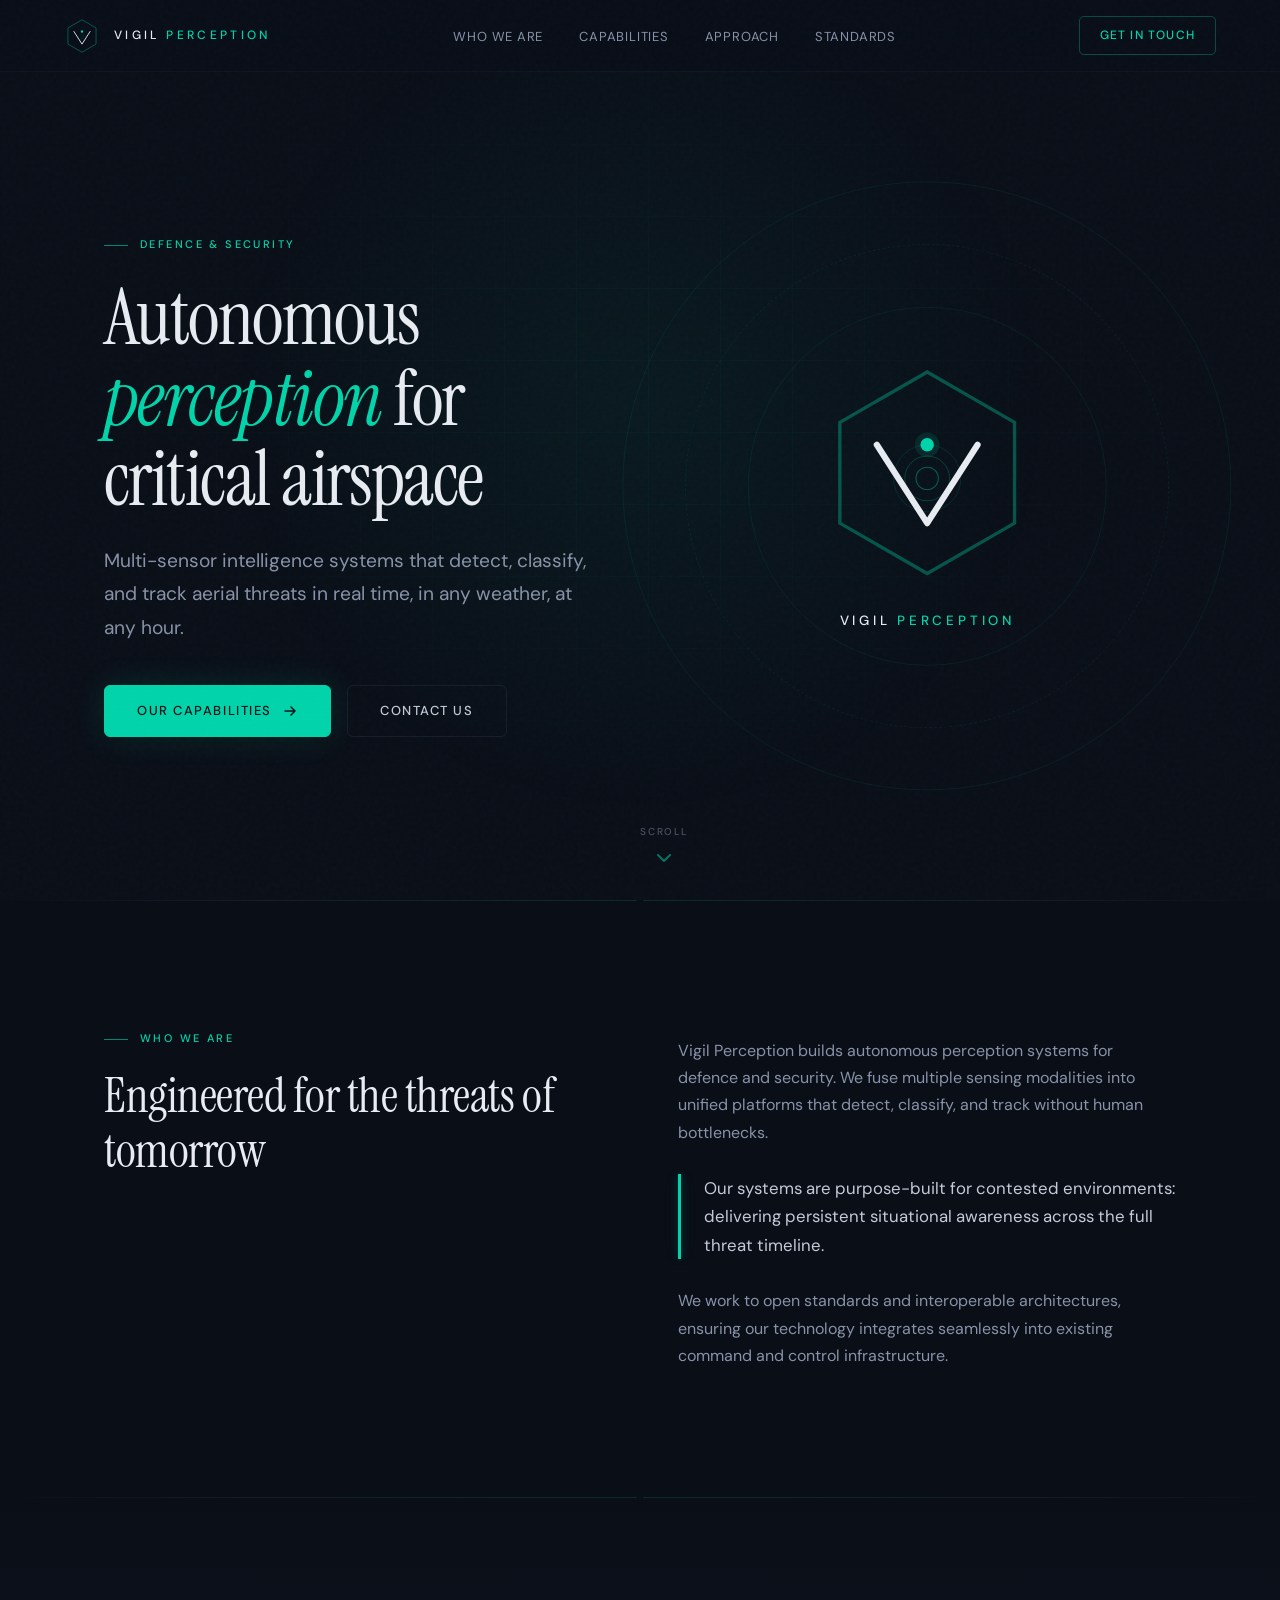
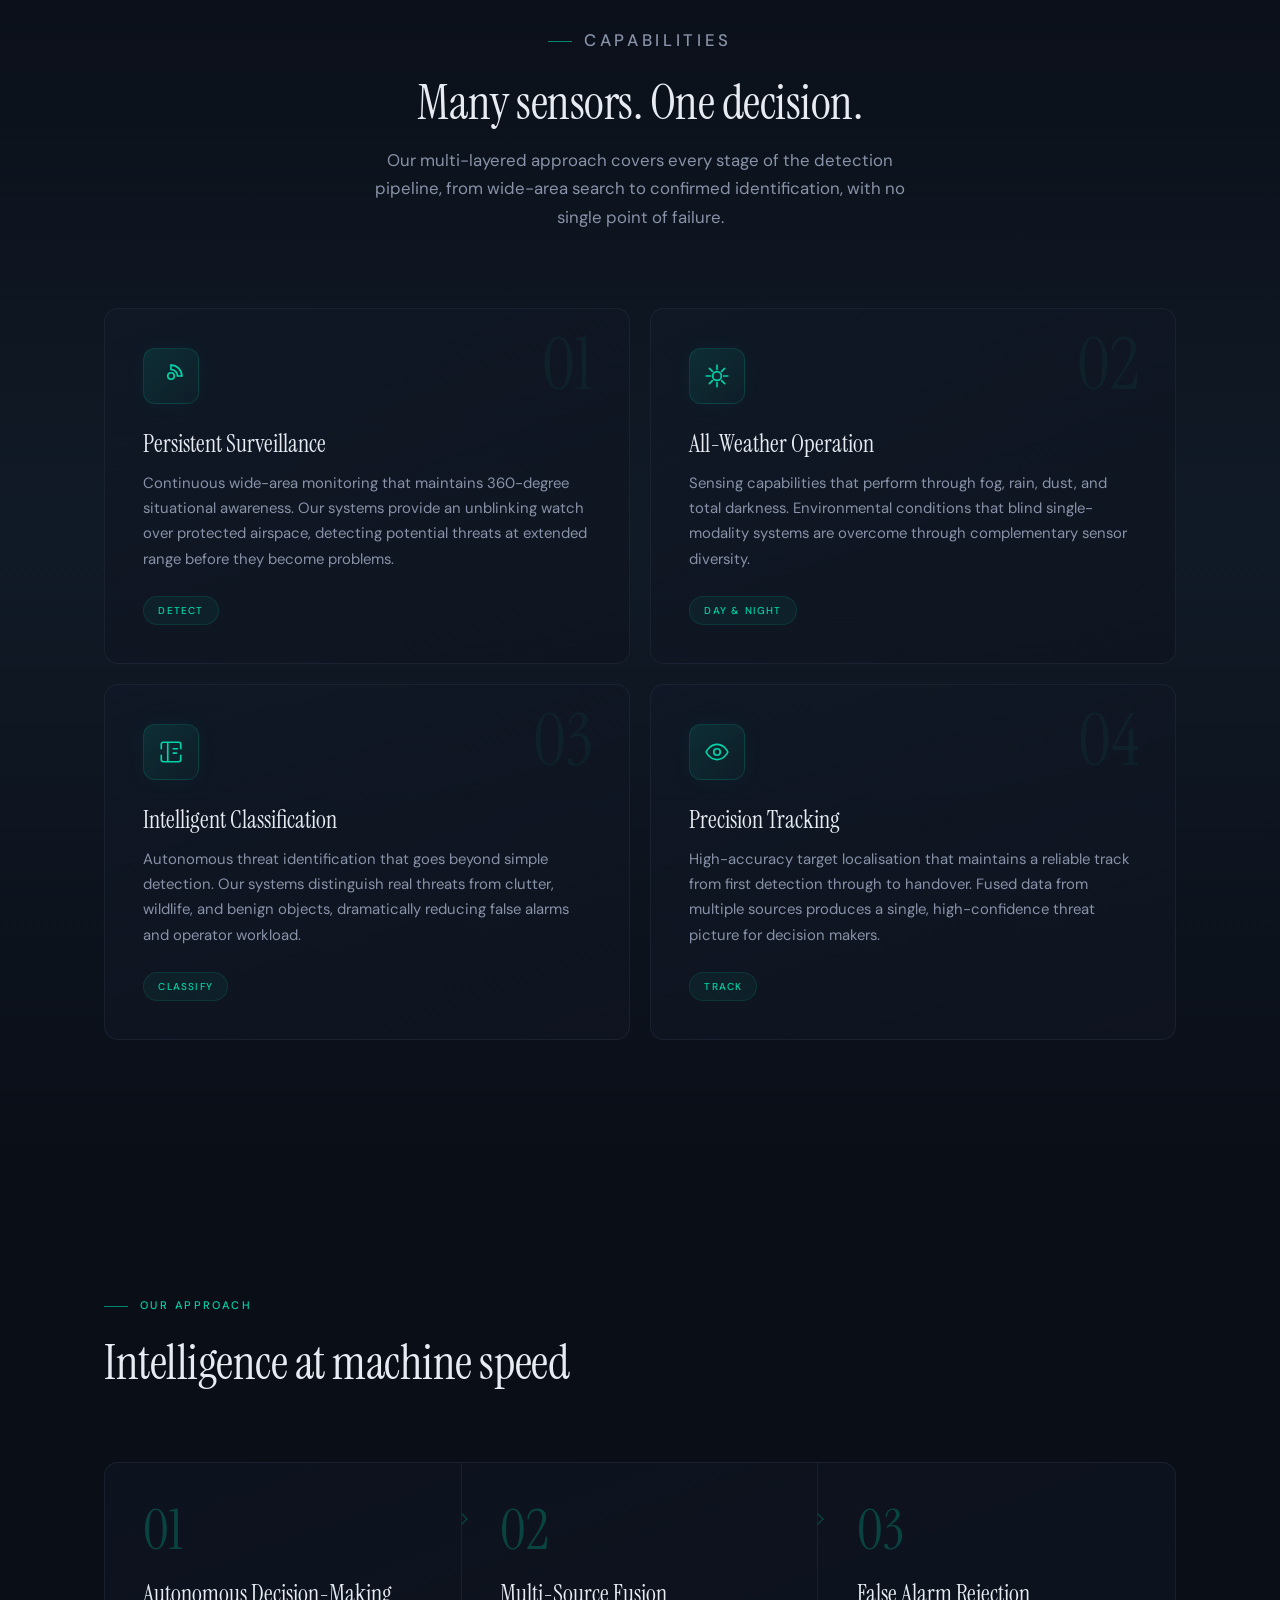
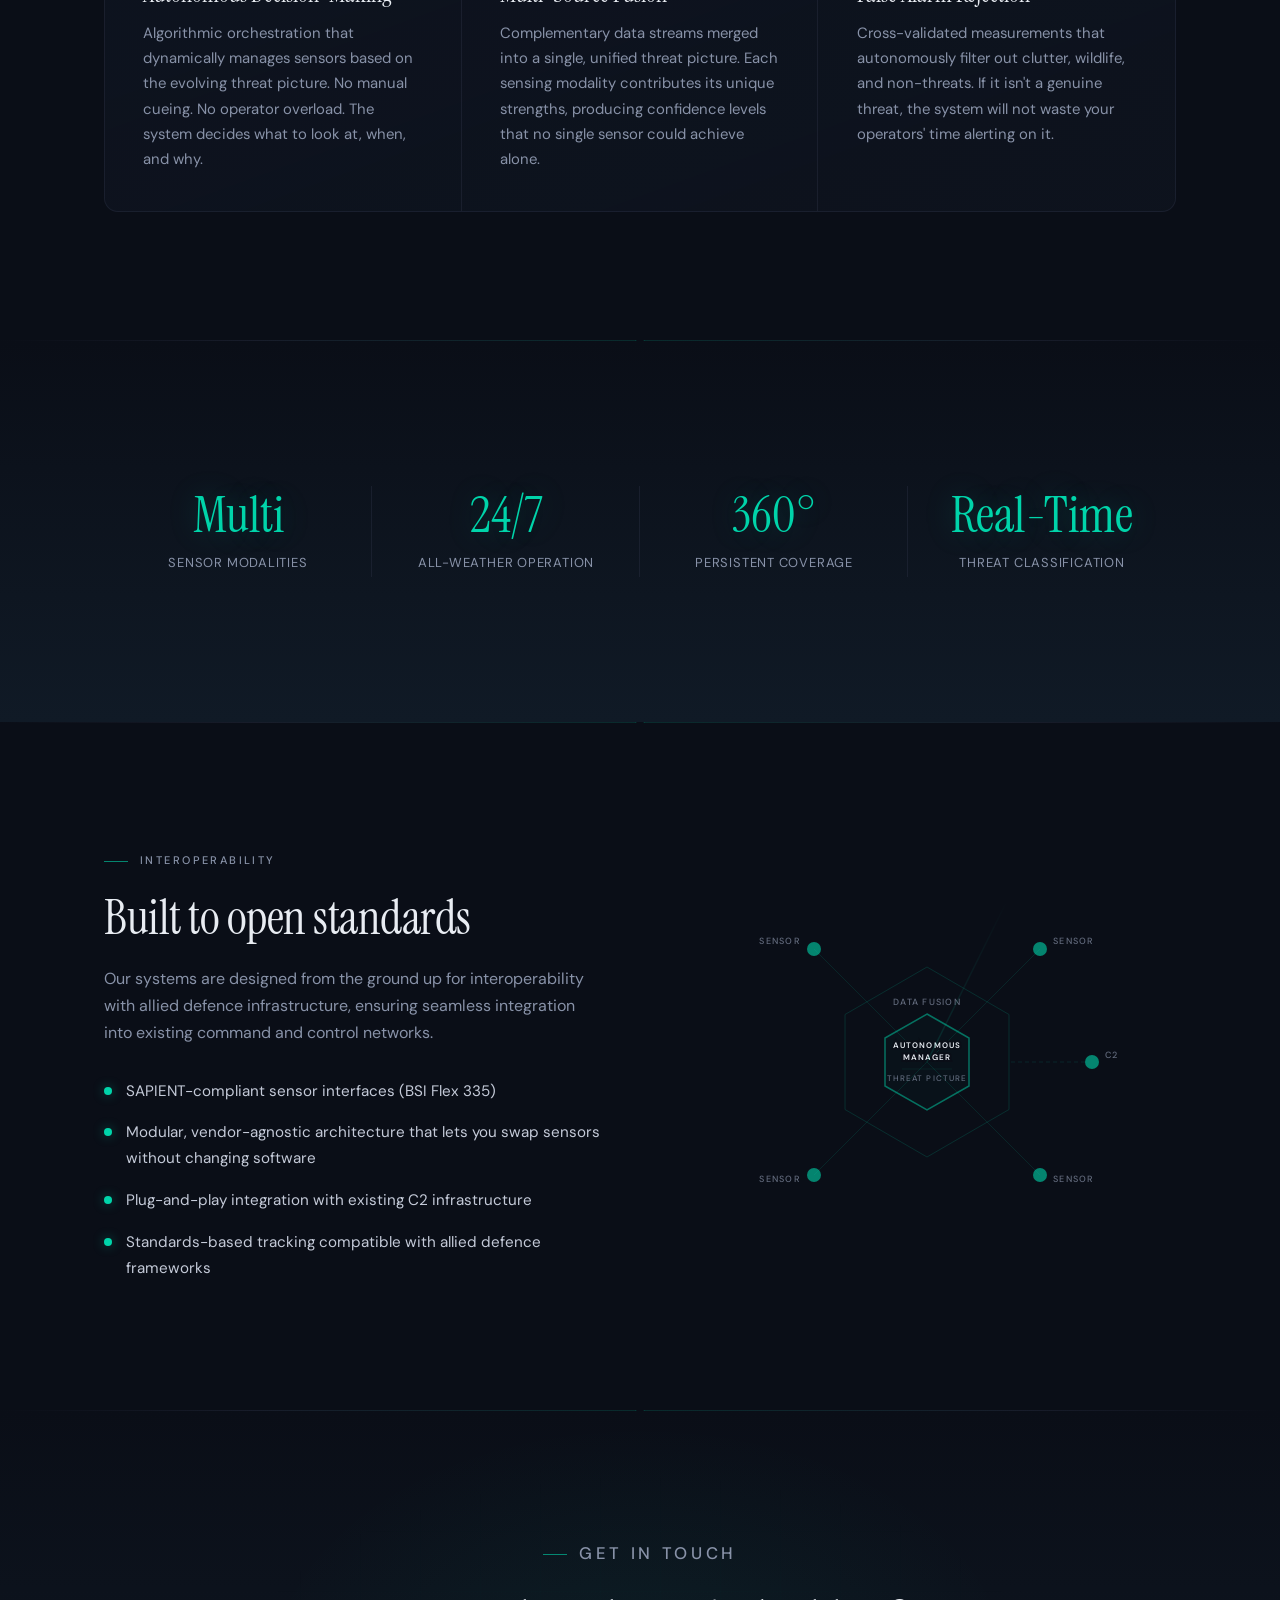
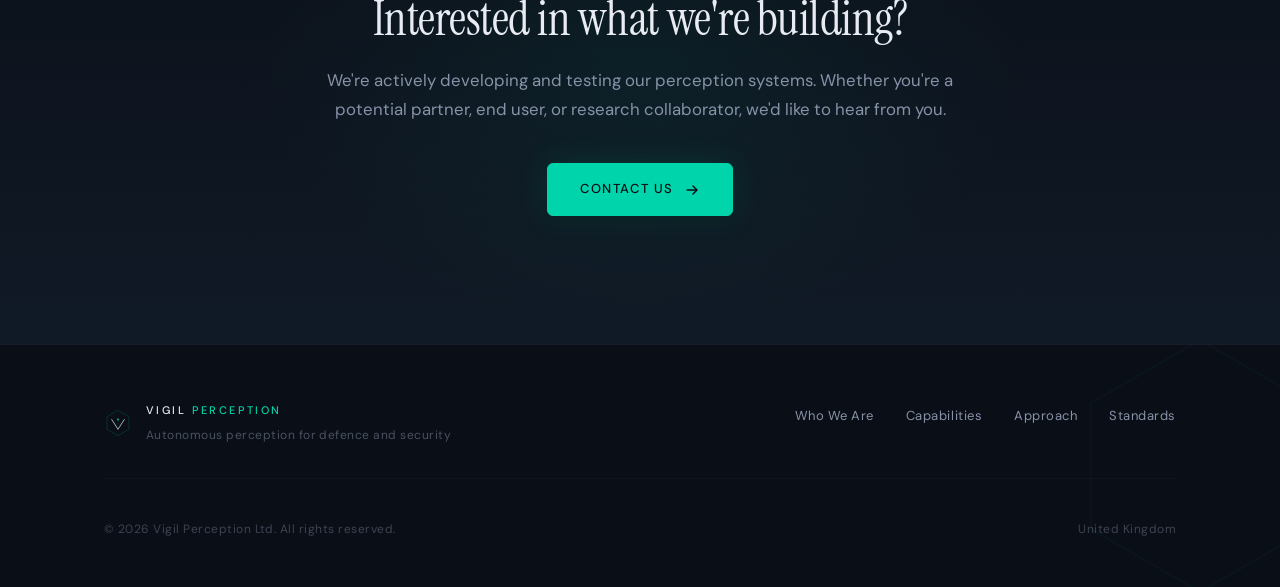
==== commit 6971550c: "Fix header and footer logos to match brand spec Header: add missing outer radar ring, correct stroke" ====
--- a/index.html
+++ b/index.html
@@ -35,10 +35,11 @@
   <a href="#" class="nav-logo">
     <svg viewBox="-100 -100 200 200" fill="none" aria-hidden="true">
       <path d="M0 -90 L78 -45 L78 45 L0 90 L-78 45 L-78 -45 Z" stroke="#00d4aa" stroke-width="4" fill="none" opacity="0.5"/>
-      <circle cx="0" cy="5" r="10" stroke="#00d4aa" stroke-width="1" fill="none" opacity="0.5"/>
-      <circle cx="0" cy="5" r="20" stroke="#00d4aa" stroke-width="0.85" fill="none" opacity="0.4"/>
-      <path d="M-45 -25 L0 45 L45 -25" stroke="#e8ecf2" stroke-width="5.5" fill="none" stroke-linejoin="round" stroke-linecap="round"/>
-      <circle cx="0" cy="-25" r="6" fill="#00d4aa"/>
+      <circle cx="0" cy="5" r="10" stroke="#00d4aa" stroke-width="0.9" fill="none" opacity="0.5"/>
+      <circle cx="0" cy="5" r="20" stroke="#00d4aa" stroke-width="0.7" fill="none" opacity="0.4"/>
+      <circle cx="0" cy="5" r="30" stroke="#00d4aa" stroke-width="0.6" fill="none" opacity="0.3"/>
+      <path d="M-45 -25 L0 45 L45 -25" stroke="#e8ecf2" stroke-width="5" fill="none" stroke-linejoin="round" stroke-linecap="round"/>
+      <circle cx="0" cy="-25" r="6.5" fill="#00d4aa"/>
     </svg>
     <span class="nav-wordmark"><span class="v">VIGIL </span><span class="p">PERCEPTION</span></span>
   </a>
@@ -302,11 +303,14 @@
       <div class="footer-brand">
         <svg viewBox="-100 -100 200 200" fill="none" aria-hidden="true">
           <path d="M0 -90 L78 -45 L78 45 L0 90 L-78 45 L-78 -45 Z" stroke="#00d4aa" stroke-width="4" fill="none" opacity="0.3"/>
-          <path d="M-45 -25 L0 45 L45 -25" stroke="#e8ecf2" stroke-width="5.5" fill="none" stroke-linejoin="round" stroke-linecap="round"/>
-          <circle cx="0" cy="-25" r="6" fill="#00d4aa"/>
+          <circle cx="0" cy="5" r="10" stroke="#00d4aa" stroke-width="0.9" fill="none" opacity="0.3"/>
+          <circle cx="0" cy="5" r="20" stroke="#00d4aa" stroke-width="0.7" fill="none" opacity="0.22"/>
+          <circle cx="0" cy="5" r="30" stroke="#00d4aa" stroke-width="0.6" fill="none" opacity="0.15"/>
+          <path d="M-45 -25 L0 45 L45 -25" stroke="#e8ecf2" stroke-width="5" fill="none" stroke-linejoin="round" stroke-linecap="round"/>
+          <circle cx="0" cy="-25" r="6.5" fill="#00d4aa"/>
         </svg>
         <div class="footer-brand-text">
-          <span>VIGIL PERCEPTION</span>
+          <span><span class="v">VIGIL </span><span class="p">PERCEPTION</span></span>
           <span class="footer-tagline">Autonomous perception for defence and security</span>
         </div>
       </div>
--- a/style.min.css
+++ b/style.min.css
@@ -1 +1 @@
-@keyframes glow-pulse{0%,to{opacity:.4;border-color:rgba(0,212,170,.06)}50%{opacity:1;border-color:rgba(0,212,170,.18)}}@keyframes scroll-bob{0%,to{transform:translateY(0);opacity:.5}50%{transform:translateY(5px);opacity:.8}}@keyframes highlight-glow{0%,to{box-shadow:0 0 6px rgba(0,212,170,.3),0 0 16px rgba(0,212,170,.1)}50%{box-shadow:0 0 12px rgba(0,212,170,.6),0 0 30px rgba(0,212,170,.2)}}@keyframes cta-glow{0%,to{box-shadow:0 0 30px rgba(0,212,170,.15),0 4px 12px rgba(0,0,0,.3)}50%{box-shadow:0 0 50px rgba(0,212,170,.3),0 0 80px rgba(0,212,170,.1),0 4px 12px rgba(0,0,0,.3)}}@keyframes hero-in{to{opacity:1;transform:translateY(0)}}@keyframes logo-in{0%{opacity:0;transform:scale(.9)}to{opacity:1;transform:scale(1)}}:root{--midnight:#0a0e17;--midnight-lighter:#101a26;--midnight-card:#111827;--cyan:#00d4aa;--cyan-dim:rgba(0,212,170,0.15);--cyan-glow:rgba(0,212,170,0.08);--bone:#e8ecf2;--silver:#8892a8;--ghost:#c4cad8;--border:rgba(45,51,72,0.4);--border-hover:rgba(0,212,170,0.3)}*,::after,::before{margin:0;padding:0;box-sizing:border-box}body,html{overflow-x:hidden}html{scroll-behavior:smooth;-webkit-font-smoothing:antialiased;-moz-osx-font-smoothing:grayscale}body{background:var(--midnight);color:var(--ghost);font-family:"DM Sans",sans-serif;font-weight:400;font-size:16px;line-height:1.7}::selection{background:rgba(0,212,170,.25);color:var(--bone)}::-moz-selection{background:rgba(0,212,170,.25);color:var(--bone)}::-webkit-scrollbar{width:8px}::-webkit-scrollbar-track{background:var(--midnight)}::-webkit-scrollbar-thumb{background:rgba(0,212,170,.2);border-radius:4px}::-webkit-scrollbar-thumb:hover{background:rgba(0,212,170,.35)}@supports (scrollbar-color:auto){html{scrollbar-color:rgba(0,212,170,.2) var(--midnight);scrollbar-width:thin}}.noise,.scan-lines{position:fixed;inset:0;pointer-events:none}.noise{z-index:9999;background-image:url("data:image/svg+xml,%3Csvg viewBox='0 0 256 256' xmlns='http://www.w3.org/2000/svg'%3E%3Cfilter id='n'%3E%3CfeTurbulence type='fractalNoise' baseFrequency='0.85' numOctaves='4' stitchTiles='stitch'/%3E%3C/filter%3E%3Crect width='100%25' height='100%25' filter='url(%23n)' opacity='0.025'/%3E%3C/svg%3E")}.scan-lines{z-index:9998;background:repeating-linear-gradient(0deg,transparent,transparent 2px,rgba(0,212,170,.008) 2px,rgba(0,212,170,.008) 4px)}h1,h2,h3{font-family:"Instrument Serif",serif;font-weight:400;color:var(--bone)}h1{font-size:clamp(2.8rem,6vw,5rem);line-height:1.05;letter-spacing:-.02em}h2{font-size:clamp(2rem,4vw,3rem);line-height:1.15;letter-spacing:-.01em}h3{font-size:clamp(1.25rem,2vw,1.5rem);line-height:1.3}.label{font-family:"DM Sans",sans-serif;font-weight:500;font-size:11px;letter-spacing:.22em;text-transform:uppercase;color:var(--cyan)}.label::before{content:"";display:inline-block;width:24px;height:1px;background:var(--cyan);margin-right:12px;vertical-align:middle;opacity:.6}p.body-lg{font-size:clamp(1.05rem,1.5vw,1.2rem);line-height:1.75;color:var(--silver);max-width:580px}.container{max-width:1200px;margin:0 auto;padding:0 clamp(24px,5vw,64px)}section{position:relative;scroll-margin-top:80px}.btn{display:inline-flex;align-items:center;gap:10px;font-family:"DM Sans",sans-serif;font-weight:500;font-size:13px;letter-spacing:.12em;text-transform:uppercase;text-decoration:none;padding:14px 32px;border-radius:6px;cursor:pointer;transition:transform .25s cubic-bezier(.34,1.56,.64,1),background .3s ease,border-color .3s ease,box-shadow .3s ease}.btn:active{transform:scale(.97)}.btn:focus-visible{outline:2px solid var(--cyan);outline-offset:3px}.btn-primary{background:var(--cyan);color:var(--midnight);border:1px solid var(--cyan);box-shadow:0 0 30px rgba(0,212,170,.15),0 4px 12px rgba(0,0,0,.3)}.btn-primary:hover{background:#00e8bb;box-shadow:0 0 50px rgba(0,212,170,.25),0 6px 20px rgba(0,0,0,.3);transform:translateY(-1px)}.btn-ghost{background:0 0;color:var(--ghost);border:1px solid var(--border)}.btn-ghost:hover{border-color:var(--border-hover);background:rgba(0,212,170,.04);transform:translateY(-1px)}.btn-arrow{transition:transform .25s ease}.btn:hover .btn-arrow{transform:translateX(3px)}nav{position:fixed;top:0;left:0;right:0;z-index:1000;padding:0 clamp(24px,5vw,64px);height:72px;display:flex;align-items:center;justify-content:space-between;background:rgba(10,14,23,.75);backdrop-filter:blur(20px) saturate(1.4);-webkit-backdrop-filter:blur(20px) saturate(1.4);border-bottom:1px solid rgba(45,51,72,.2);transition:background .3s ease,border-color .35s ease}nav.scrolled{background:rgba(10,14,23,.92);border-bottom-color:var(--border)}.nav-links a::after,.nav-progress{position:absolute;left:0;height:1px;background:var(--cyan)}.nav-progress{bottom:0;box-shadow:0 0 8px rgba(0,212,170,.4);width:0%;transition:none}.nav-logo{display:flex;align-items:center;gap:14px;text-decoration:none}.nav-logo svg{width:36px;height:36px;transition:filter .3s ease}.nav-logo:hover svg{filter:drop-shadow(0 0 6px rgba(0,212,170,.4))}.nav-links a,.nav-wordmark{font-family:"DM Sans",sans-serif;font-weight:500;font-size:12px;letter-spacing:.28em;text-transform:uppercase}.btn-ghost:hover,.nav-links a.active,.nav-links a:hover,.nav-wordmark .v{color:var(--bone)}.nav-wordmark .p{color:var(--cyan)}.nav-links{display:flex;align-items:center;gap:36px;list-style:none}.nav-links a{font-weight:400;font-size:13px;letter-spacing:.06em;color:var(--silver);text-decoration:none;transition:color .25s ease;position:relative}.nav-links a::after{content:"";bottom:-4px;width:0;transition:width .3s ease}.nav-links a.active::after,.nav-links a:hover::after{width:100%}.nav-links a:focus-visible{outline:1px solid var(--cyan);outline-offset:4px;border-radius:2px}.nav-cta{font-family:"DM Sans",sans-serif;font-weight:500;font-size:12px;letter-spacing:.1em;text-transform:uppercase;text-decoration:none;color:var(--cyan);border:1px solid rgba(0,212,170,.3);padding:8px 20px;border-radius:5px;transition:background .25s ease,border-color .25s ease}.nav-cta:hover{background:rgba(0,212,170,.08);border-color:rgba(0,212,170,.5)}.nav-cta:focus-visible{outline:2px solid var(--cyan);outline-offset:3px}.nav-toggle{display:none;background:0 0;border:0;cursor:pointer;padding:8px}.nav-toggle span{display:block;width:22px;height:2px;background:var(--ghost);transition:transform .3s ease,opacity .3s ease}.nav-toggle span:nth-child(1),.nav-toggle span:nth-child(2){margin:0 0 5px}.nav-toggle span:nth-child(3){margin:0}.nav-toggle.open span:nth-child(1){transform:translateY(7px) rotate(45deg)}.nav-toggle.open span:nth-child(2){opacity:0;transform:scaleX(0)}.nav-toggle.open span:nth-child(3){transform:translateY(-7px) rotate(-45deg)}@media (max-width:768px){.nav-cta,.nav-links{display:none}.nav-toggle{display:block}.nav-links.open{display:flex;flex-direction:column;align-items:flex-start;position:absolute;top:72px;left:0;right:0;background:rgba(10,14,23,.97);backdrop-filter:blur(20px);padding:32px clamp(24px,5vw,64px) 80px;gap:24px;border-bottom:1px solid var(--border)}.nav-links.open+.nav-cta{display:inline-flex;position:absolute;z-index:1001;top:308px;left:clamp(24px,5vw,64px)}}.hero{min-height:100vh;display:flex;align-items:center;padding-top:72px;position:relative;overflow:hidden}.hero-bg{position:absolute;inset:0;z-index:0}.hero-glow,.hero-grid{position:absolute;pointer-events:none;will-change:transform}.hero-glow{top:50%;left:50%;transform:translate(-50%,-55%);width:900px;height:900px;background:radial-gradient(ellipse,rgba(0,212,170,.06)0,transparent 65%)}.hero-grid{inset:0;background-image:linear-gradient(rgba(0,212,170,.03) 1px,transparent 1px),linear-gradient(90deg,rgba(0,212,170,.03) 1px,transparent 1px);background-size:72px 72px;mask-image:radial-gradient(ellipse 80% 70%at 50% 45%,#000 15%,transparent 75%);-webkit-mask-image:radial-gradient(ellipse 80% 70%at 50% 45%,#000 15%,transparent 75%)}.hero-inner{position:relative;z-index:1;display:grid;grid-template-columns:1fr 1fr;gap:clamp(40px,6vw,80px);align-items:center;width:100%}.hero-text{max-width:560px}.hero-text .label,.hero-text h1{margin-bottom:24px}.hero-text h1 em{font-family:"Instrument Serif",serif;font-style:italic;color:var(--cyan)}.hero-text p{margin-bottom:40px}.hero-actions{display:flex;gap:16px;flex-wrap:wrap}.hero-logo{display:flex;align-items:center;justify-content:center}.hero-logo-container{position:relative;width:clamp(280px,28vw,420px);height:clamp(280px,28vw,420px)}.logo-glow{position:absolute;top:50%;left:50%;transform:translate(-50%,-50%);border-radius:50%;border:1px solid rgba(0,212,170,.08);animation:glow-pulse 6s ease-in-out infinite}.logo-glow:nth-child(1){width:100%;height:100%;animation-delay:0s}.logo-glow:nth-child(2){width:135%;height:135%;animation-delay:2s;border-style:dashed}.logo-glow:nth-child(3){width:170%;height:170%;animation-delay:4s}.hero-logo svg{position:relative;z-index:2;width:100%;height:100%}.scroll-hint{position:absolute;bottom:32px;left:50%;transform:translateX(-50%);display:flex;flex-direction:column;align-items:center;gap:8px;opacity:0;animation:hero-in .9s cubic-bezier(.16,1,.3,1) 1.1s forwards;transition:opacity .4s ease;z-index:2}.scroll-hint.hidden{opacity:0;pointer-events:none}.scroll-hint-label{font-family:"DM Sans",sans-serif;font-size:10px;font-weight:500;letter-spacing:.18em;text-transform:uppercase;color:var(--silver);opacity:.5}.scroll-hint-chevron{width:20px;height:20px;stroke:var(--cyan);fill:none;stroke-width:2;stroke-linecap:round;stroke-linejoin:round;animation:scroll-bob 2s ease-in-out infinite;opacity:.5}@media (max-width:900px){.hero{padding-bottom:60px}.hero-inner{grid-template-columns:1fr;text-align:center}.hero-text{max-width:100%;margin:0 auto}.hero-text p{margin-left:auto;margin-right:auto}.hero-actions{flex-direction:column;align-items:stretch}.hero-actions .btn{justify-content:center}.hero-logo{order:-1}.hero-logo-container{width:240px;height:240px}.scroll-hint{display:none}}.divider{height:1px;border:0;background:linear-gradient(90deg,transparent 0%,var(--border) 20%,rgba(0,212,170,.15) 50%,var(--border) 80%,transparent 100%);margin:0;position:relative}.divider::after{content:"";position:absolute;top:50%;left:50%;width:8px;height:8px;background:var(--midnight);border:1px solid rgba(0,212,170,.25);transform:translate(-50%,-50%) rotate(45deg)}.mission{padding:clamp(80px,10vw,140px)0}.mission-inner{display:grid;grid-template-columns:1fr 1fr;gap:clamp(40px,6vw,100px);align-items:start}.approach-header .label,.capabilities-header .label,.mission-left .label,.mission-right p{margin-bottom:20px}.mission-left h2{margin-bottom:0}.mission-right{padding-top:8px}.mission-right p{color:var(--silver)}.mission-right p:last-child{margin-bottom:0}.mission-highlight{border-left:2px solid var(--cyan);padding-left:24px;margin:28px 0;color:var(--ghost);font-size:1.05rem;position:relative}.mission-highlight::before{content:"";position:absolute;top:0;left:-1px;width:2px;height:100%;background:var(--cyan);box-shadow:0 0 8px rgba(0,212,170,.4),0 0 20px rgba(0,212,170,.15);animation:highlight-glow 3s ease-in-out infinite}@media (max-width:768px){.mission-inner{grid-template-columns:1fr}}.capabilities{padding:clamp(80px,10vw,140px)0;background:linear-gradient(180deg,var(--midnight) 0%,var(--midnight-lighter) 50%,var(--midnight) 100%)}.capabilities-header{text-align:center;margin-bottom:clamp(48px,6vw,80px)}.capabilities-header h2{margin-bottom:16px}.capabilities-header p{color:var(--silver);max-width:560px;margin:0 auto;font-size:1.05rem}.cap-grid{display:grid;grid-template-columns:repeat(2,1fr);gap:20px}.cap-card{position:relative;background:linear-gradient(160deg,rgba(17,24,39,.7)0,rgba(15,21,32,.9) 100%);border:1px solid var(--border);border-radius:14px;padding:clamp(32px,3vw,44px);overflow:hidden;transition:border-color .4s ease,transform .3s cubic-bezier(.34,1.56,.64,1)}.cap-card::before{content:"";position:absolute;top:0;left:0;right:0;height:1px;background:linear-gradient(90deg,transparent,rgba(0,212,170,.2),transparent);opacity:0;transition:opacity .4s ease}.cap-card::after{font-family:"Instrument Serif",serif;font-size:4.5rem;line-height:1;color:var(--cyan);opacity:.06;position:absolute;top:20px;right:clamp(24px,3vw,36px);pointer-events:none}.cap-card:nth-child(1)::after{content:"01"}.cap-card:nth-child(2)::after{content:"02"}.cap-card:nth-child(3)::after{content:"03"}.cap-card:nth-child(4)::after{content:"04"}.cap-icon{width:56px;height:56px;display:flex;align-items:center;justify-content:center;margin-bottom:24px;background:linear-gradient(135deg,rgba(0,212,170,.12)0,rgba(0,212,170,.04) 100%);border-radius:12px;border:1px solid rgba(0,212,170,.15);box-shadow:0 0 20px rgba(0,212,170,.06);transform:scale(.7);opacity:0;transition:transform .5s cubic-bezier(.34,1.56,.64,1),opacity .4s ease}.cap-icon svg{width:26px;height:26px;stroke:var(--cyan);fill:none;stroke-width:1.5;stroke-linecap:round;stroke-linejoin:round}.reveal.visible .cap-icon{transform:scale(1);opacity:1}.reveal-delay-1.visible .cap-icon{transition-delay:.15s}.reveal-delay-2.visible .cap-icon{transition-delay:.25s}.reveal-delay-3.visible .cap-icon{transition-delay:.35s}.reveal-delay-4.visible .cap-icon{transition-delay:.45s}.approach-item h3,.cap-card h3{margin-bottom:12px}.cap-card p{color:var(--silver);font-size:.93rem;line-height:1.7}.cap-tag{display:inline-block;margin-top:24px;font-family:"DM Sans",sans-serif;font-weight:500;font-size:10px;letter-spacing:.12em;text-transform:uppercase;color:var(--cyan);background:rgba(0,212,170,.06);border:1px solid rgba(0,212,170,.12);padding:5px 14px;border-radius:100px}@media (max-width:768px){.cap-grid{grid-template-columns:1fr}}.approach{padding:clamp(80px,10vw,140px)0}.approach-header{margin-bottom:clamp(48px,6vw,72px)}.approach-header h2{max-width:600px}.approach-grid{display:grid;grid-template-columns:repeat(3,1fr);gap:0;border:1px solid var(--border);border-radius:14px;overflow:hidden;background:linear-gradient(160deg,rgba(17,24,39,.5)0,rgba(15,21,32,.7) 100%)}.approach-item{padding:clamp(32px,3vw,48px);border-right:1px solid var(--border);position:relative}.approach-item:last-child{border-right:none}.approach-item:not(:last-child)::after{content:"";position:absolute;right:-5px;top:clamp(52px,4vw,72px);width:8px;height:8px;border-right:1.5px solid var(--cyan);border-bottom:1.5px solid var(--cyan);transform:rotate(-45deg);opacity:.3;z-index:1}.approach-num{font-family:"Instrument Serif",serif;font-size:3.5rem;line-height:1;color:var(--cyan);opacity:.25;margin-bottom:20px}.approach-item p{color:var(--silver);font-size:.93rem}@media (max-width:900px){.approach-grid{grid-template-columns:1fr}.approach-item{border-right:none;border-bottom:1px solid var(--border)}.approach-item:last-child{border-bottom:none}.approach-item:not(:last-child)::after{right:auto;left:clamp(32px,3vw,48px);top:auto;bottom:-5px;transform:rotate(45deg)}}.stats{padding:clamp(60px,8vw,100px)0;background:linear-gradient(180deg,var(--midnight) 0%,var(--midnight-lighter) 100%)}.stats-grid{display:grid;grid-template-columns:repeat(4,1fr);gap:0}.stat{text-align:center;padding:clamp(28px,4vw,48px) 20px;position:relative}.stat::after{content:"";position:absolute;top:25%;right:0;width:1px;height:50%;background:var(--border)}.stat:last-child::after{display:none}.stat-val{font-family:"Instrument Serif",serif;font-size:clamp(2.5rem,4vw,3.5rem);line-height:1;color:var(--cyan);margin-bottom:12px;text-shadow:0 0 30px rgba(0,212,170,.25)}.stat-label{font-family:"DM Sans",sans-serif;font-weight:400;font-size:13px;letter-spacing:.06em;color:var(--silver);text-transform:uppercase}@media (max-width:768px){.stats-grid{grid-template-columns:repeat(2,1fr)}.stat:nth-child(2)::after,.stat:nth-child(4)::after{display:none}.stat:nth-child(1)::after,.stat:nth-child(3)::after{display:block}}.stat-label,.stat-val{opacity:0;transform:translateY(12px);transition:opacity .7s ease,transform .7s cubic-bezier(.16,1,.3,1)}.stat.in-view .stat-label,.stat.in-view .stat-val{opacity:1;transform:translateY(0)}.stat.in-view .stat-label{transition-delay:.15s}.stat:nth-child(2).in-view .stat-val{transition-delay:.12s}.stat:nth-child(2).in-view .stat-label{transition-delay:.27s}.stat:nth-child(3).in-view .stat-val{transition-delay:.24s}.stat:nth-child(3).in-view .stat-label{transition-delay:.39s}.stat:nth-child(4).in-view .stat-val{transition-delay:.36s}.stat:nth-child(4).in-view .stat-label{transition-delay:.51s}@media (max-width:480px){.stats-grid{grid-template-columns:1fr 1fr}}.standards{padding:clamp(80px,10vw,140px)0}.standards-inner{display:grid;grid-template-columns:1fr 1fr;gap:clamp(40px,6vw,100px);align-items:center}.cta-inner h2,.standards-left .label,.standards-left h2,.standards-left p{margin-bottom:20px}.standards-left p{color:var(--silver)}.standards-list{list-style:none;padding:0;display:flex;flex-direction:column;gap:16px;margin-top:32px}.standards-list li{display:flex;align-items:flex-start;gap:14px;color:var(--ghost);font-size:.95rem;opacity:0;transform:translateX(-12px);transition:opacity .5s ease,transform .5s cubic-bezier(.16,1,.3,1)}.standards-list li::before{content:"";flex-shrink:0;width:8px;height:8px;margin-top:8px;border-radius:50%;background:var(--cyan);box-shadow:0 0 12px rgba(0,212,170,.4)}.standards-left.visible .standards-list li{opacity:1;transform:translateX(0)}.standards-left.visible .standards-list li:nth-child(1){transition-delay:.3s}.standards-left.visible .standards-list li:nth-child(2){transition-delay:.45s}.standards-left.visible .standards-list li:nth-child(3){transition-delay:.6s}.standards-left.visible .standards-list li:nth-child(4){transition-delay:.75s}.standards-visual{display:flex;align-items:center;justify-content:center}.standards-diagram{width:100%;max-width:420px;aspect-ratio:1;position:relative}.ring-diagram{position:absolute;inset:0}.ring-diagram circle{fill:none;stroke:var(--cyan)}.footer-brand-text span,.ring-label{font-family:"DM Sans",sans-serif;font-weight:500;font-size:11px;text-transform:uppercase}.ring-label{letter-spacing:.14em;fill:var(--silver)}.ring-label-bright{fill:var(--bone);font-weight:600}@media (max-width:768px){.standards-inner{grid-template-columns:1fr}.standards-visual{order:-1}.standards-diagram{max-width:300px}}.cta-section{padding:clamp(80px,10vw,140px)0;background:linear-gradient(180deg,var(--midnight) 0%,var(--midnight-lighter) 100%);position:relative}.cta-section::before{top:50%;left:50%;transform:translate(-50%,-50%);width:900px;height:600px;background:radial-gradient(ellipse,rgba(0,212,170,.06)0,transparent 60%)}.cta-section::after,.cta-section::before,footer::before{content:"";position:absolute;pointer-events:none}.cta-section::after{inset:0;background-image:linear-gradient(rgba(0,212,170,.015) 1px,transparent 1px),linear-gradient(90deg,rgba(0,212,170,.015) 1px,transparent 1px);background-size:60px 60px;mask-image:radial-gradient(ellipse 50% 60%at 50% 50%,#000 10%,transparent 70%);-webkit-mask-image:radial-gradient(ellipse 50% 60%at 50% 50%,#000 10%,transparent 70%)}.cta-inner{position:relative;z-index:1;text-align:center;max-width:640px;margin:0 auto}.cta-inner .label{margin-bottom:24px}.cta-inner p{color:var(--silver);font-size:1.05rem;margin-bottom:40px}.cta-actions,.footer-top{display:flex;gap:16px;justify-content:center;flex-wrap:wrap}.cta-actions .btn-primary{animation:cta-glow 3s ease-in-out infinite}footer{padding:56px 0 48px;border-top:1px solid var(--border);position:relative;overflow:hidden}footer::before{right:-60px;top:50%;transform:translateY(-50%);width:280px;height:280px;background-image:url("data:image/svg+xml,%3Csvg viewBox='-100 -100 200 200' xmlns='http://www.w3.org/2000/svg'%3E%3Cpath d='M0 -90 L78 -45 L78 45 L0 90 L-78 45 L-78 -45 Z' stroke='%2300d4aa' stroke-width='1.5' fill='none' opacity='1'/%3E%3C/svg%3E");background-size:contain;background-repeat:no-repeat;opacity:.03}.footer-top{justify-content:space-between;align-items:flex-start;gap:40px;margin-bottom:40px;padding-bottom:32px;border-bottom:1px solid rgba(45,51,72,.2)}.footer-brand{display:flex;align-items:center;gap:14px}.footer-brand svg{width:28px;height:28px}.footer-brand-text span{display:block;letter-spacing:.22em;color:var(--silver)}.footer-brand-text .footer-tagline,.footer-nav a{font-weight:400;letter-spacing:.04em;color:var(--silver)}.footer-brand-text .footer-tagline{font-size:12px;text-transform:none;opacity:.5;margin-top:6px}.footer-nav{display:flex;gap:32px;list-style:none;flex-wrap:wrap}.footer-nav a{font-family:"DM Sans",sans-serif;font-size:13px;text-decoration:none;transition:color .25s ease}.footer-nav a:hover{color:var(--bone)}.footer-bottom{display:flex;justify-content:space-between;align-items:center;flex-wrap:wrap;gap:16px}.footer-copy,.footer-location{font-size:12px;color:var(--silver);opacity:.4;letter-spacing:.04em}@media (max-width:768px){.footer-top{align-items:center;text-align:center}.footer-brand,.footer-top{flex-direction:column}.footer-bottom,.footer-nav{flex-direction:column;align-items:center}.footer-nav{gap:20px}.footer-bottom{text-align:center}}.back-to-top{position:fixed;bottom:32px;right:32px;z-index:999;width:44px;height:44px;border-radius:10px;border:1px solid var(--border);background:rgba(10,14,23,.85);backdrop-filter:blur(12px);-webkit-backdrop-filter:blur(12px);cursor:pointer;display:flex;align-items:center;justify-content:center;opacity:0;transform:translateY(12px);pointer-events:none;transition:opacity .4s ease,transform .4s ease,border-color .3s ease,background .3s ease}.back-to-top.visible{opacity:1;transform:translateY(0);pointer-events:auto}.back-to-top:hover{border-color:var(--border-hover);background:rgba(0,212,170,.06)}.back-to-top svg{width:18px;height:18px;stroke:var(--silver);transition:stroke .3s ease}.back-to-top:hover svg{stroke:var(--cyan)}@media (max-width:768px){.back-to-top{bottom:20px;right:20px;width:40px;height:40px}}.reveal{opacity:0;transform:translateY(30px);transition:opacity .8s cubic-bezier(.16,1,.3,1),transform .8s cubic-bezier(.16,1,.3,1)}.reveal.visible{opacity:1;transform:translateY(0)}.reveal-delay-1{transition-delay:.1s}.reveal-delay-2{transition-delay:.2s}.reveal-delay-3{transition-delay:.3s}.reveal-delay-4{transition-delay:.4s}.hero-actions,.hero-text .label,.hero-text h1,.hero-text p{opacity:0;transform:translateY(25px);animation:hero-in .9s cubic-bezier(.16,1,.3,1) forwards}.hero-text .label{animation-delay:.3s}.hero-text h1{animation-delay:.45s}.hero-text p{animation-delay:.6s}.hero-actions{animation-delay:.75s}.hero-logo-container{opacity:0;animation:logo-in 1.2s cubic-bezier(.16,1,.3,1) .2s forwards}@media (prefers-reduced-motion:reduce){*,::after,::before{animation-duration:.01ms!important;animation-iteration-count:1!important;transition-duration:.01ms!important}html{scroll-behavior:auto}.hero-actions,.hero-text .label,.hero-text h1,.hero-text p,.reveal,.standards-list li,.stat-label,.stat-val{opacity:1;transform:none}.hero-logo-container,.scroll-hint{opacity:1}.scroll-hint-chevron{animation:none;opacity:.5}.logo-glow{opacity:.6}.logo-glow,.mission-highlight::before{animation:none}.cap-icon{transform:none;opacity:1}}+@keyframes glow-pulse{0%,to{opacity:.4;border-color:rgba(0,212,170,.06)}50%{opacity:1;border-color:rgba(0,212,170,.18)}}@keyframes scroll-bob{0%,to{transform:translateY(0);opacity:.5}50%{transform:translateY(5px);opacity:.8}}@keyframes highlight-glow{0%,to{box-shadow:0 0 6px rgba(0,212,170,.3),0 0 16px rgba(0,212,170,.1)}50%{box-shadow:0 0 12px rgba(0,212,170,.6),0 0 30px rgba(0,212,170,.2)}}@keyframes cta-glow{0%,to{box-shadow:0 0 30px rgba(0,212,170,.15),0 4px 12px rgba(0,0,0,.3)}50%{box-shadow:0 0 50px rgba(0,212,170,.3),0 0 80px rgba(0,212,170,.1),0 4px 12px rgba(0,0,0,.3)}}@keyframes hero-in{to{opacity:1;transform:translateY(0)}}@keyframes logo-in{0%{opacity:0;transform:scale(.9)}to{opacity:1;transform:scale(1)}}:root{--midnight:#0a0e17;--midnight-lighter:#101a26;--midnight-card:#111827;--cyan:#00d4aa;--cyan-dim:rgba(0,212,170,0.15);--cyan-glow:rgba(0,212,170,0.08);--bone:#e8ecf2;--silver:#8892a8;--ghost:#c4cad8;--border:rgba(45,51,72,0.4);--border-hover:rgba(0,212,170,0.3)}*,::after,::before{margin:0;padding:0;box-sizing:border-box}body,html{overflow-x:hidden}html{scroll-behavior:smooth;-webkit-font-smoothing:antialiased;-moz-osx-font-smoothing:grayscale}body{background:var(--midnight);color:var(--ghost);font-family:"DM Sans",sans-serif;font-weight:400;font-size:16px;line-height:1.7}::selection{background:rgba(0,212,170,.25);color:var(--bone)}::-moz-selection{background:rgba(0,212,170,.25);color:var(--bone)}::-webkit-scrollbar{width:8px}::-webkit-scrollbar-track{background:var(--midnight)}::-webkit-scrollbar-thumb{background:rgba(0,212,170,.2);border-radius:4px}::-webkit-scrollbar-thumb:hover{background:rgba(0,212,170,.35)}@supports (scrollbar-color:auto){html{scrollbar-color:rgba(0,212,170,.2) var(--midnight);scrollbar-width:thin}}.noise,.scan-lines{position:fixed;inset:0;pointer-events:none}.noise{z-index:9999;background-image:url("data:image/svg+xml,%3Csvg viewBox='0 0 256 256' xmlns='http://www.w3.org/2000/svg'%3E%3Cfilter id='n'%3E%3CfeTurbulence type='fractalNoise' baseFrequency='0.85' numOctaves='4' stitchTiles='stitch'/%3E%3C/filter%3E%3Crect width='100%25' height='100%25' filter='url(%23n)' opacity='0.025'/%3E%3C/svg%3E")}.scan-lines{z-index:9998;background:repeating-linear-gradient(0deg,transparent,transparent 2px,rgba(0,212,170,.008) 2px,rgba(0,212,170,.008) 4px)}h1,h2,h3{font-family:"Instrument Serif",serif;font-weight:400;color:var(--bone)}h1{font-size:clamp(2.8rem,6vw,5rem);line-height:1.05;letter-spacing:-.02em}h2{font-size:clamp(2rem,4vw,3rem);line-height:1.15;letter-spacing:-.01em}h3{font-size:clamp(1.25rem,2vw,1.5rem);line-height:1.3}.label{font-family:"DM Sans",sans-serif;font-weight:500;font-size:11px;letter-spacing:.22em;text-transform:uppercase;color:var(--cyan)}.label::before{content:"";display:inline-block;width:24px;height:1px;background:var(--cyan);margin-right:12px;vertical-align:middle;opacity:.6}p.body-lg{font-size:clamp(1.05rem,1.5vw,1.2rem);line-height:1.75;color:var(--silver);max-width:580px}.container{max-width:1200px;margin:0 auto;padding:0 clamp(24px,5vw,64px)}section{position:relative;scroll-margin-top:80px}.btn{display:inline-flex;align-items:center;gap:10px;font-family:"DM Sans",sans-serif;font-weight:500;font-size:13px;letter-spacing:.12em;text-transform:uppercase;text-decoration:none;padding:14px 32px;border-radius:6px;cursor:pointer;transition:transform .25s cubic-bezier(.34,1.56,.64,1),background .3s ease,border-color .3s ease,box-shadow .3s ease}.btn:active{transform:scale(.97)}.btn:focus-visible{outline:2px solid var(--cyan);outline-offset:3px}.btn-primary{background:var(--cyan);color:var(--midnight);border:1px solid var(--cyan);box-shadow:0 0 30px rgba(0,212,170,.15),0 4px 12px rgba(0,0,0,.3)}.btn-primary:hover{background:#00e8bb;box-shadow:0 0 50px rgba(0,212,170,.25),0 6px 20px rgba(0,0,0,.3);transform:translateY(-1px)}.btn-ghost{background:0 0;color:var(--ghost);border:1px solid var(--border)}.btn-ghost:hover{border-color:var(--border-hover);background:rgba(0,212,170,.04);transform:translateY(-1px)}.btn-arrow{transition:transform .25s ease}.btn:hover .btn-arrow{transform:translateX(3px)}nav{position:fixed;top:0;left:0;right:0;z-index:1000;padding:0 clamp(24px,5vw,64px);height:72px;display:flex;align-items:center;justify-content:space-between;background:rgba(10,14,23,.75);backdrop-filter:blur(20px) saturate(1.4);-webkit-backdrop-filter:blur(20px) saturate(1.4);border-bottom:1px solid rgba(45,51,72,.2);transition:background .3s ease,border-color .35s ease}nav.scrolled{background:rgba(10,14,23,.92);border-bottom-color:var(--border)}.nav-links a::after,.nav-progress{position:absolute;left:0;height:1px;background:var(--cyan)}.nav-progress{bottom:0;box-shadow:0 0 8px rgba(0,212,170,.4);width:0%;transition:none}.nav-logo{display:flex;align-items:center;gap:14px;text-decoration:none}.nav-logo svg{width:36px;height:36px;transition:filter .3s ease}.nav-logo:hover svg{filter:drop-shadow(0 0 6px rgba(0,212,170,.4))}.nav-links a,.nav-wordmark{font-family:"DM Sans",sans-serif;font-weight:500;font-size:12px;letter-spacing:.28em;text-transform:uppercase}.btn-ghost:hover,.nav-links a.active,.nav-links a:hover,.nav-wordmark .v{color:var(--bone)}.nav-wordmark .p{color:var(--cyan)}.nav-links{display:flex;align-items:center;gap:36px;list-style:none}.nav-links a{font-weight:400;font-size:13px;letter-spacing:.06em;color:var(--silver);text-decoration:none;transition:color .25s ease;position:relative}.nav-links a::after{content:"";bottom:-4px;width:0;transition:width .3s ease}.nav-links a.active::after,.nav-links a:hover::after{width:100%}.nav-links a:focus-visible{outline:1px solid var(--cyan);outline-offset:4px;border-radius:2px}.nav-cta{font-family:"DM Sans",sans-serif;font-weight:500;font-size:12px;letter-spacing:.1em;text-transform:uppercase;text-decoration:none;color:var(--cyan);border:1px solid rgba(0,212,170,.3);padding:8px 20px;border-radius:5px;transition:background .25s ease,border-color .25s ease}.nav-cta:hover{background:rgba(0,212,170,.08);border-color:rgba(0,212,170,.5)}.nav-cta:focus-visible{outline:2px solid var(--cyan);outline-offset:3px}.nav-toggle{display:none;background:0 0;border:0;cursor:pointer;padding:8px}.nav-toggle span{display:block;width:22px;height:2px;background:var(--ghost);transition:transform .3s ease,opacity .3s ease}.nav-toggle span:nth-child(1),.nav-toggle span:nth-child(2){margin:0 0 5px}.nav-toggle span:nth-child(3){margin:0}.nav-toggle.open span:nth-child(1){transform:translateY(7px) rotate(45deg)}.nav-toggle.open span:nth-child(2){opacity:0;transform:scaleX(0)}.nav-toggle.open span:nth-child(3){transform:translateY(-7px) rotate(-45deg)}@media (max-width:768px){.nav-cta,.nav-links{display:none}.nav-toggle{display:block}.nav-links.open{display:flex;flex-direction:column;align-items:flex-start;position:absolute;top:72px;left:0;right:0;background:rgba(10,14,23,.97);backdrop-filter:blur(20px);padding:32px clamp(24px,5vw,64px) 80px;gap:24px;border-bottom:1px solid var(--border)}.nav-links.open+.nav-cta{display:inline-flex;position:absolute;z-index:1001;top:308px;left:clamp(24px,5vw,64px)}}.hero{min-height:100vh;display:flex;align-items:center;padding-top:72px;position:relative;overflow:hidden}.hero-bg{position:absolute;inset:0;z-index:0}.hero-glow,.hero-grid{position:absolute;pointer-events:none;will-change:transform}.hero-glow{top:50%;left:50%;transform:translate(-50%,-55%);width:900px;height:900px;background:radial-gradient(ellipse,rgba(0,212,170,.06)0,transparent 65%)}.hero-grid{inset:0;background-image:linear-gradient(rgba(0,212,170,.03) 1px,transparent 1px),linear-gradient(90deg,rgba(0,212,170,.03) 1px,transparent 1px);background-size:72px 72px;mask-image:radial-gradient(ellipse 80% 70%at 50% 45%,#000 15%,transparent 75%);-webkit-mask-image:radial-gradient(ellipse 80% 70%at 50% 45%,#000 15%,transparent 75%)}.hero-inner{position:relative;z-index:1;display:grid;grid-template-columns:1fr 1fr;gap:clamp(40px,6vw,80px);align-items:center;width:100%}.hero-text{max-width:560px}.hero-text .label,.hero-text h1{margin-bottom:24px}.hero-text h1 em{font-family:"Instrument Serif",serif;font-style:italic;color:var(--cyan)}.hero-text p{margin-bottom:40px}.hero-actions{display:flex;gap:16px;flex-wrap:wrap}.hero-logo{display:flex;align-items:center;justify-content:center}.hero-logo-container{position:relative;width:clamp(280px,28vw,420px);height:clamp(280px,28vw,420px)}.logo-glow{position:absolute;top:50%;left:50%;transform:translate(-50%,-50%);border-radius:50%;border:1px solid rgba(0,212,170,.08);animation:glow-pulse 6s ease-in-out infinite}.logo-glow:nth-child(1){width:100%;height:100%;animation-delay:0s}.logo-glow:nth-child(2){width:135%;height:135%;animation-delay:2s;border-style:dashed}.logo-glow:nth-child(3){width:170%;height:170%;animation-delay:4s}.hero-logo svg{position:relative;z-index:2;width:100%;height:100%}.scroll-hint{position:absolute;bottom:32px;left:50%;transform:translateX(-50%);display:flex;flex-direction:column;align-items:center;gap:8px;opacity:0;animation:hero-in .9s cubic-bezier(.16,1,.3,1) 1.1s forwards;transition:opacity .4s ease;z-index:2}.scroll-hint.hidden{opacity:0;pointer-events:none}.scroll-hint-label{font-family:"DM Sans",sans-serif;font-size:10px;font-weight:500;letter-spacing:.18em;text-transform:uppercase;color:var(--silver);opacity:.5}.scroll-hint-chevron{width:20px;height:20px;stroke:var(--cyan);fill:none;stroke-width:2;stroke-linecap:round;stroke-linejoin:round;animation:scroll-bob 2s ease-in-out infinite;opacity:.5}@media (max-width:900px){.hero{padding-bottom:60px}.hero-inner{grid-template-columns:1fr;text-align:center}.hero-text{max-width:100%;margin:0 auto}.hero-text p{margin-left:auto;margin-right:auto}.hero-actions{flex-direction:column;align-items:stretch}.hero-actions .btn{justify-content:center}.hero-logo{order:-1}.hero-logo-container{width:240px;height:240px}.scroll-hint{display:none}}.divider{height:1px;border:0;background:linear-gradient(90deg,transparent 0%,var(--border) 20%,rgba(0,212,170,.15) 50%,var(--border) 80%,transparent 100%);margin:0;position:relative}.divider::after{content:"";position:absolute;top:50%;left:50%;width:8px;height:8px;background:var(--midnight);border:1px solid rgba(0,212,170,.25);transform:translate(-50%,-50%) rotate(45deg)}.mission{padding:clamp(80px,10vw,140px)0}.mission-inner{display:grid;grid-template-columns:1fr 1fr;gap:clamp(40px,6vw,100px);align-items:start}.approach-header .label,.capabilities-header .label,.mission-left .label,.mission-right p{margin-bottom:20px}.mission-left h2{margin-bottom:0}.mission-right{padding-top:8px}.mission-right p{color:var(--silver)}.mission-right p:last-child{margin-bottom:0}.mission-highlight{border-left:2px solid var(--cyan);padding-left:24px;margin:28px 0;color:var(--ghost);font-size:1.05rem;position:relative}.mission-highlight::before{content:"";position:absolute;top:0;left:-1px;width:2px;height:100%;background:var(--cyan);box-shadow:0 0 8px rgba(0,212,170,.4),0 0 20px rgba(0,212,170,.15);animation:highlight-glow 3s ease-in-out infinite}@media (max-width:768px){.mission-inner{grid-template-columns:1fr}}.capabilities{padding:clamp(80px,10vw,140px)0;background:linear-gradient(180deg,var(--midnight) 0%,var(--midnight-lighter) 50%,var(--midnight) 100%)}.capabilities-header{text-align:center;margin-bottom:clamp(48px,6vw,80px)}.capabilities-header h2{margin-bottom:16px}.capabilities-header p{color:var(--silver);max-width:560px;margin:0 auto;font-size:1.05rem}.cap-grid{display:grid;grid-template-columns:repeat(2,1fr);gap:20px}.cap-card{position:relative;background:linear-gradient(160deg,rgba(17,24,39,.7)0,rgba(15,21,32,.9) 100%);border:1px solid var(--border);border-radius:14px;padding:clamp(32px,3vw,44px);overflow:hidden;transition:border-color .4s ease,transform .3s cubic-bezier(.34,1.56,.64,1)}.cap-card::before{content:"";position:absolute;top:0;left:0;right:0;height:1px;background:linear-gradient(90deg,transparent,rgba(0,212,170,.2),transparent);opacity:0;transition:opacity .4s ease}.cap-card::after{font-family:"Instrument Serif",serif;font-size:4.5rem;line-height:1;color:var(--cyan);opacity:.06;position:absolute;top:20px;right:clamp(24px,3vw,36px);pointer-events:none}.cap-card:nth-child(1)::after{content:"01"}.cap-card:nth-child(2)::after{content:"02"}.cap-card:nth-child(3)::after{content:"03"}.cap-card:nth-child(4)::after{content:"04"}.cap-icon{width:56px;height:56px;display:flex;align-items:center;justify-content:center;margin-bottom:24px;background:linear-gradient(135deg,rgba(0,212,170,.12)0,rgba(0,212,170,.04) 100%);border-radius:12px;border:1px solid rgba(0,212,170,.15);box-shadow:0 0 20px rgba(0,212,170,.06);transform:scale(.7);opacity:0;transition:transform .5s cubic-bezier(.34,1.56,.64,1),opacity .4s ease}.cap-icon svg{width:26px;height:26px;stroke:var(--cyan);fill:none;stroke-width:1.5;stroke-linecap:round;stroke-linejoin:round}.reveal.visible .cap-icon{transform:scale(1);opacity:1}.reveal-delay-1.visible .cap-icon{transition-delay:.15s}.reveal-delay-2.visible .cap-icon{transition-delay:.25s}.reveal-delay-3.visible .cap-icon{transition-delay:.35s}.reveal-delay-4.visible .cap-icon{transition-delay:.45s}.approach-item h3,.cap-card h3{margin-bottom:12px}.cap-card p{color:var(--silver);font-size:.93rem;line-height:1.7}.cap-tag{display:inline-block;margin-top:24px;font-family:"DM Sans",sans-serif;font-weight:500;font-size:10px;letter-spacing:.12em;text-transform:uppercase;color:var(--cyan);background:rgba(0,212,170,.06);border:1px solid rgba(0,212,170,.12);padding:5px 14px;border-radius:100px}@media (max-width:768px){.cap-grid{grid-template-columns:1fr}}.approach{padding:clamp(80px,10vw,140px)0}.approach-header{margin-bottom:clamp(48px,6vw,72px)}.approach-header h2{max-width:600px}.approach-grid{display:grid;grid-template-columns:repeat(3,1fr);gap:0;border:1px solid var(--border);border-radius:14px;overflow:hidden;background:linear-gradient(160deg,rgba(17,24,39,.5)0,rgba(15,21,32,.7) 100%)}.approach-item{padding:clamp(32px,3vw,48px);border-right:1px solid var(--border);position:relative}.approach-item:last-child{border-right:none}.approach-item:not(:last-child)::after{content:"";position:absolute;right:-5px;top:clamp(52px,4vw,72px);width:8px;height:8px;border-right:1.5px solid var(--cyan);border-bottom:1.5px solid var(--cyan);transform:rotate(-45deg);opacity:.3;z-index:1}.approach-num{font-family:"Instrument Serif",serif;font-size:3.5rem;line-height:1;color:var(--cyan);opacity:.25;margin-bottom:20px}.approach-item p{color:var(--silver);font-size:.93rem}@media (max-width:900px){.approach-grid{grid-template-columns:1fr}.approach-item{border-right:none;border-bottom:1px solid var(--border)}.approach-item:last-child{border-bottom:none}.approach-item:not(:last-child)::after{right:auto;left:clamp(32px,3vw,48px);top:auto;bottom:-5px;transform:rotate(45deg)}}.stats{padding:clamp(60px,8vw,100px)0;background:linear-gradient(180deg,var(--midnight) 0%,var(--midnight-lighter) 100%)}.stats-grid{display:grid;grid-template-columns:repeat(4,1fr);gap:0}.stat{text-align:center;padding:clamp(28px,4vw,48px) 20px;position:relative}.stat::after{content:"";position:absolute;top:25%;right:0;width:1px;height:50%;background:var(--border)}.stat:last-child::after{display:none}.stat-val{font-family:"Instrument Serif",serif;font-size:clamp(2.5rem,4vw,3.5rem);line-height:1;color:var(--cyan);margin-bottom:12px;text-shadow:0 0 30px rgba(0,212,170,.25)}.stat-label{font-family:"DM Sans",sans-serif;font-weight:400;font-size:13px;letter-spacing:.06em;color:var(--silver);text-transform:uppercase}@media (max-width:768px){.stats-grid{grid-template-columns:repeat(2,1fr)}.stat:nth-child(2)::after,.stat:nth-child(4)::after{display:none}.stat:nth-child(1)::after,.stat:nth-child(3)::after{display:block}}.stat-label,.stat-val{opacity:0;transform:translateY(12px);transition:opacity .7s ease,transform .7s cubic-bezier(.16,1,.3,1)}.stat.in-view .stat-label,.stat.in-view .stat-val{opacity:1;transform:translateY(0)}.stat.in-view .stat-label{transition-delay:.15s}.stat:nth-child(2).in-view .stat-val{transition-delay:.12s}.stat:nth-child(2).in-view .stat-label{transition-delay:.27s}.stat:nth-child(3).in-view .stat-val{transition-delay:.24s}.stat:nth-child(3).in-view .stat-label{transition-delay:.39s}.stat:nth-child(4).in-view .stat-val{transition-delay:.36s}.stat:nth-child(4).in-view .stat-label{transition-delay:.51s}@media (max-width:480px){.stats-grid{grid-template-columns:1fr 1fr}}.standards{padding:clamp(80px,10vw,140px)0}.standards-inner{display:grid;grid-template-columns:1fr 1fr;gap:clamp(40px,6vw,100px);align-items:center}.cta-inner h2,.standards-left .label,.standards-left h2,.standards-left p{margin-bottom:20px}.standards-left p{color:var(--silver)}.standards-list{list-style:none;padding:0;display:flex;flex-direction:column;gap:16px;margin-top:32px}.standards-list li{display:flex;align-items:flex-start;gap:14px;color:var(--ghost);font-size:.95rem;opacity:0;transform:translateX(-12px);transition:opacity .5s ease,transform .5s cubic-bezier(.16,1,.3,1)}.standards-list li::before{content:"";flex-shrink:0;width:8px;height:8px;margin-top:8px;border-radius:50%;background:var(--cyan);box-shadow:0 0 12px rgba(0,212,170,.4)}.standards-left.visible .standards-list li{opacity:1;transform:translateX(0)}.standards-left.visible .standards-list li:nth-child(1){transition-delay:.3s}.standards-left.visible .standards-list li:nth-child(2){transition-delay:.45s}.standards-left.visible .standards-list li:nth-child(3){transition-delay:.6s}.standards-left.visible .standards-list li:nth-child(4){transition-delay:.75s}.standards-visual{display:flex;align-items:center;justify-content:center}.standards-diagram{width:100%;max-width:420px;aspect-ratio:1;position:relative}.ring-diagram{position:absolute;inset:0}.ring-diagram circle{fill:none;stroke:var(--cyan)}.footer-brand-text span,.ring-label{font-family:"DM Sans",sans-serif;font-weight:500;font-size:11px;text-transform:uppercase}.ring-label{letter-spacing:.14em;fill:var(--silver)}.ring-label-bright{fill:var(--bone);font-weight:600}@media (max-width:768px){.standards-inner{grid-template-columns:1fr}.standards-visual{order:-1}.standards-diagram{max-width:300px}}.cta-section{padding:clamp(80px,10vw,140px)0;background:linear-gradient(180deg,var(--midnight) 0%,var(--midnight-lighter) 100%);position:relative}.cta-section::before{top:50%;left:50%;transform:translate(-50%,-50%);width:900px;height:600px;background:radial-gradient(ellipse,rgba(0,212,170,.06)0,transparent 60%)}.cta-section::after,.cta-section::before,footer::before{content:"";position:absolute;pointer-events:none}.cta-section::after{inset:0;background-image:linear-gradient(rgba(0,212,170,.015) 1px,transparent 1px),linear-gradient(90deg,rgba(0,212,170,.015) 1px,transparent 1px);background-size:60px 60px;mask-image:radial-gradient(ellipse 50% 60%at 50% 50%,#000 10%,transparent 70%);-webkit-mask-image:radial-gradient(ellipse 50% 60%at 50% 50%,#000 10%,transparent 70%)}.cta-inner{position:relative;z-index:1;text-align:center;max-width:640px;margin:0 auto}.cta-inner .label{margin-bottom:24px}.cta-inner p{color:var(--silver);font-size:1.05rem;margin-bottom:40px}.cta-actions,.footer-top{display:flex;gap:16px;justify-content:center;flex-wrap:wrap}.cta-actions .btn-primary{animation:cta-glow 3s ease-in-out infinite}footer{padding:56px 0 48px;border-top:1px solid var(--border);position:relative;overflow:hidden}footer::before{right:-60px;top:50%;transform:translateY(-50%);width:280px;height:280px;background-image:url("data:image/svg+xml,%3Csvg viewBox='-100 -100 200 200' xmlns='http://www.w3.org/2000/svg'%3E%3Cpath d='M0 -90 L78 -45 L78 45 L0 90 L-78 45 L-78 -45 Z' stroke='%2300d4aa' stroke-width='1.5' fill='none' opacity='1'/%3E%3C/svg%3E");background-size:contain;background-repeat:no-repeat;opacity:.03}.footer-top{justify-content:space-between;align-items:flex-start;gap:40px;margin-bottom:40px;padding-bottom:32px;border-bottom:1px solid rgba(45,51,72,.2)}.footer-brand{display:flex;align-items:center;gap:14px}.footer-brand svg{width:28px;height:28px}.footer-brand-text>span{display:block;letter-spacing:.22em}.footer-brand-text .v{color:var(--bone)}.footer-brand-text .p{color:var(--cyan)}.footer-brand-text .footer-tagline,.footer-nav a{font-weight:400;letter-spacing:.04em;color:var(--silver)}.footer-brand-text .footer-tagline{font-size:12px;text-transform:none;opacity:.5;margin-top:6px}.footer-nav{display:flex;gap:32px;list-style:none;flex-wrap:wrap}.footer-nav a{font-family:"DM Sans",sans-serif;font-size:13px;text-decoration:none;transition:color .25s ease}.footer-nav a:hover{color:var(--bone)}.footer-bottom{display:flex;justify-content:space-between;align-items:center;flex-wrap:wrap;gap:16px}.footer-copy,.footer-location{font-size:12px;color:var(--silver);opacity:.4;letter-spacing:.04em}@media (max-width:768px){.footer-top{align-items:center;text-align:center}.footer-brand,.footer-top{flex-direction:column}.footer-bottom,.footer-nav{flex-direction:column;align-items:center}.footer-nav{gap:20px}.footer-bottom{text-align:center}}.back-to-top{position:fixed;bottom:32px;right:32px;z-index:999;width:44px;height:44px;border-radius:10px;border:1px solid var(--border);background:rgba(10,14,23,.85);backdrop-filter:blur(12px);-webkit-backdrop-filter:blur(12px);cursor:pointer;display:flex;align-items:center;justify-content:center;opacity:0;transform:translateY(12px);pointer-events:none;transition:opacity .4s ease,transform .4s ease,border-color .3s ease,background .3s ease}.back-to-top.visible{opacity:1;transform:translateY(0);pointer-events:auto}.back-to-top:hover{border-color:var(--border-hover);background:rgba(0,212,170,.06)}.back-to-top svg{width:18px;height:18px;stroke:var(--silver);transition:stroke .3s ease}.back-to-top:hover svg{stroke:var(--cyan)}@media (max-width:768px){.back-to-top{bottom:20px;right:20px;width:40px;height:40px}}.reveal{opacity:0;transform:translateY(30px);transition:opacity .8s cubic-bezier(.16,1,.3,1),transform .8s cubic-bezier(.16,1,.3,1)}.reveal.visible{opacity:1;transform:translateY(0)}.reveal-delay-1{transition-delay:.1s}.reveal-delay-2{transition-delay:.2s}.reveal-delay-3{transition-delay:.3s}.reveal-delay-4{transition-delay:.4s}.hero-actions,.hero-text .label,.hero-text h1,.hero-text p{opacity:0;transform:translateY(25px);animation:hero-in .9s cubic-bezier(.16,1,.3,1) forwards}.hero-text .label{animation-delay:.3s}.hero-text h1{animation-delay:.45s}.hero-text p{animation-delay:.6s}.hero-actions{animation-delay:.75s}.hero-logo-container{opacity:0;animation:logo-in 1.2s cubic-bezier(.16,1,.3,1) .2s forwards}@media (prefers-reduced-motion:reduce){*,::after,::before{animation-duration:.01ms!important;animation-iteration-count:1!important;transition-duration:.01ms!important}html{scroll-behavior:auto}.hero-actions,.hero-text .label,.hero-text h1,.hero-text p,.reveal,.standards-list li,.stat-label,.stat-val{opacity:1;transform:none}.hero-logo-container,.scroll-hint{opacity:1}.scroll-hint-chevron{animation:none;opacity:.5}.logo-glow{opacity:.6}.logo-glow,.mission-highlight::before{animation:none}.cap-icon{transform:none;opacity:1}}
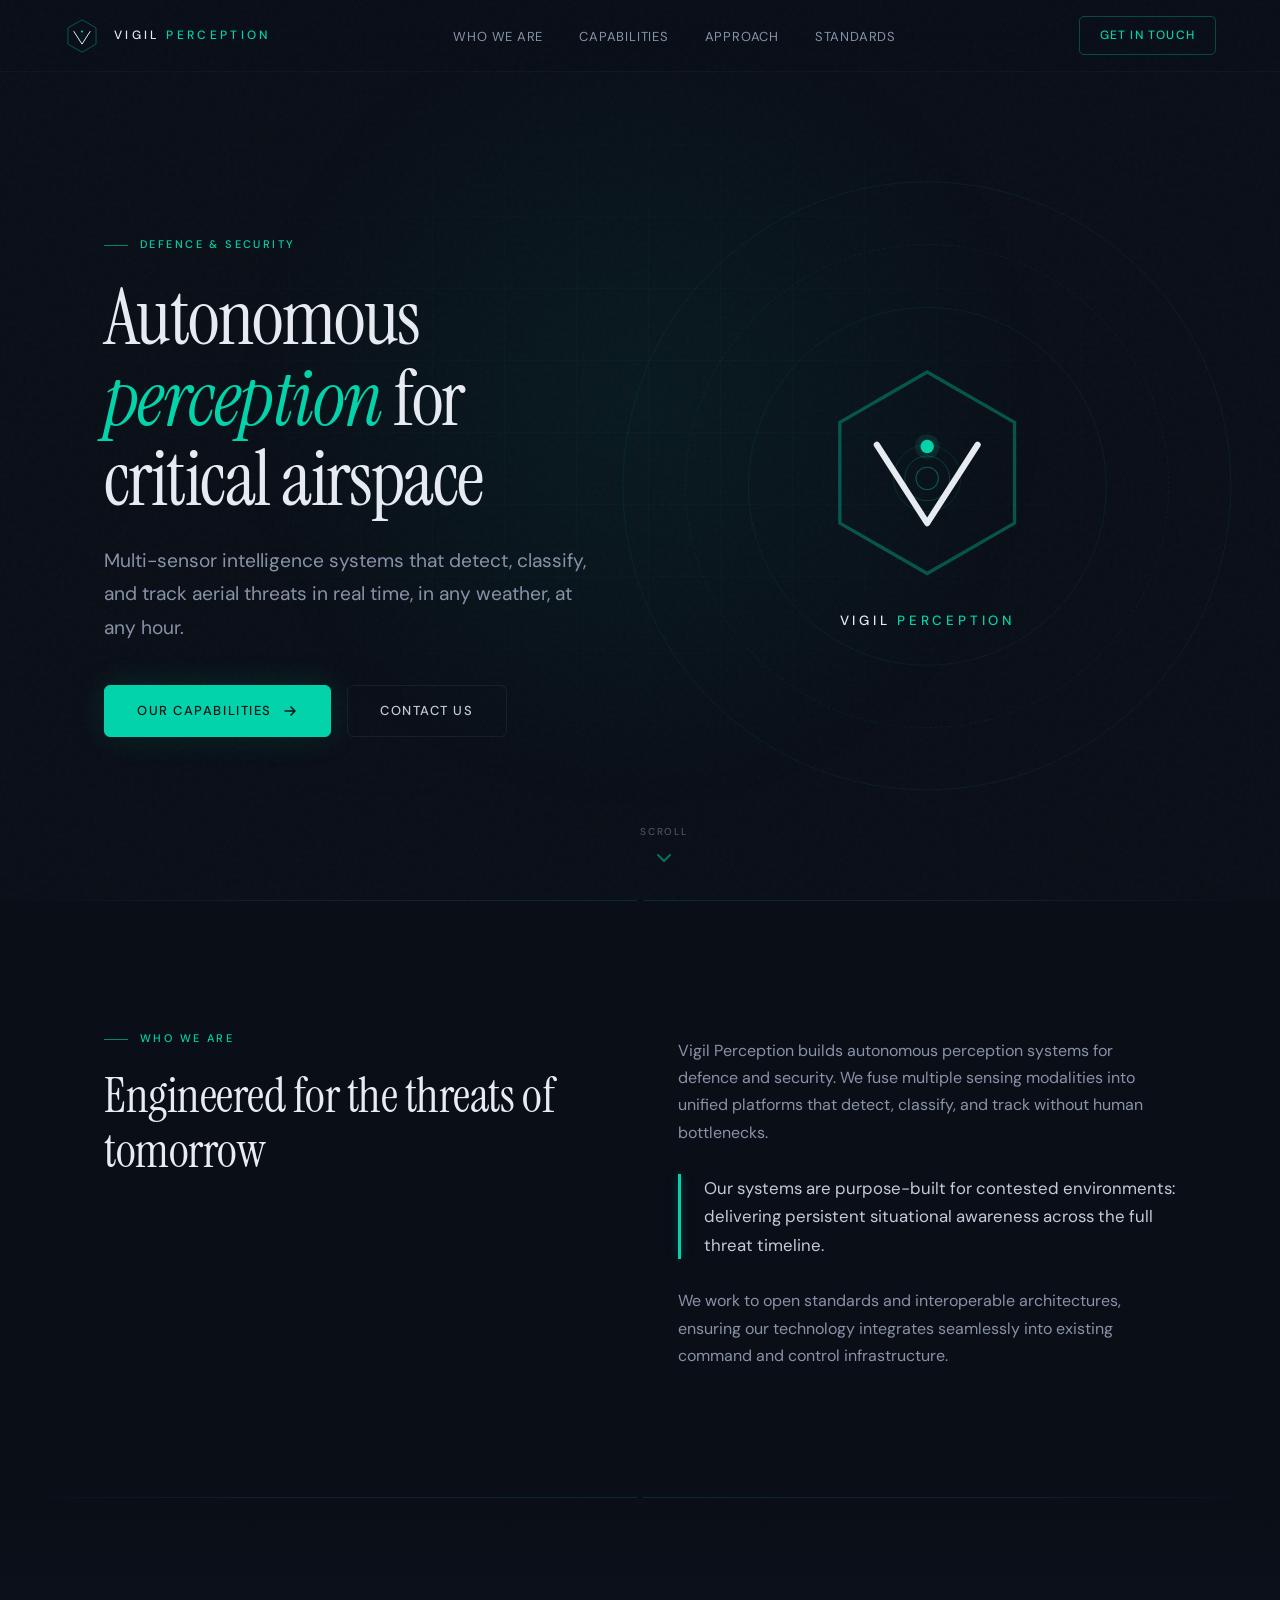
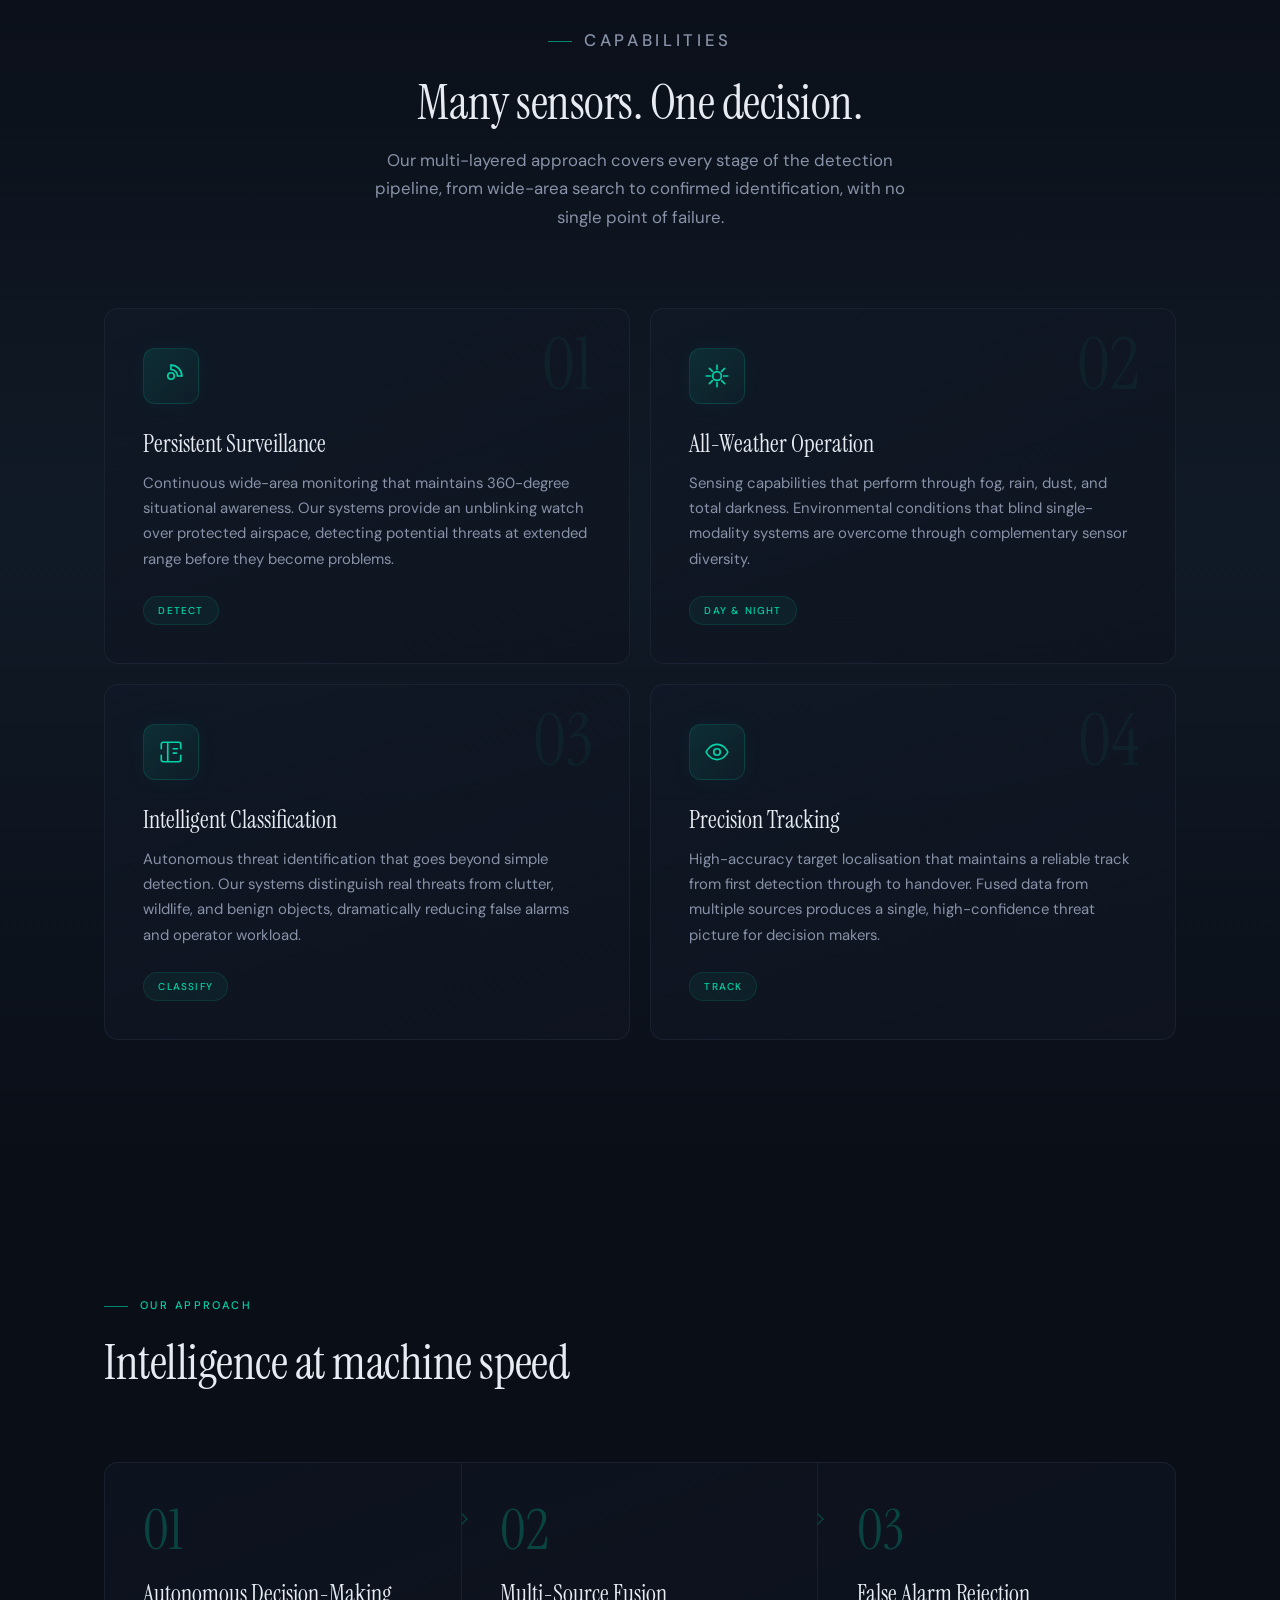
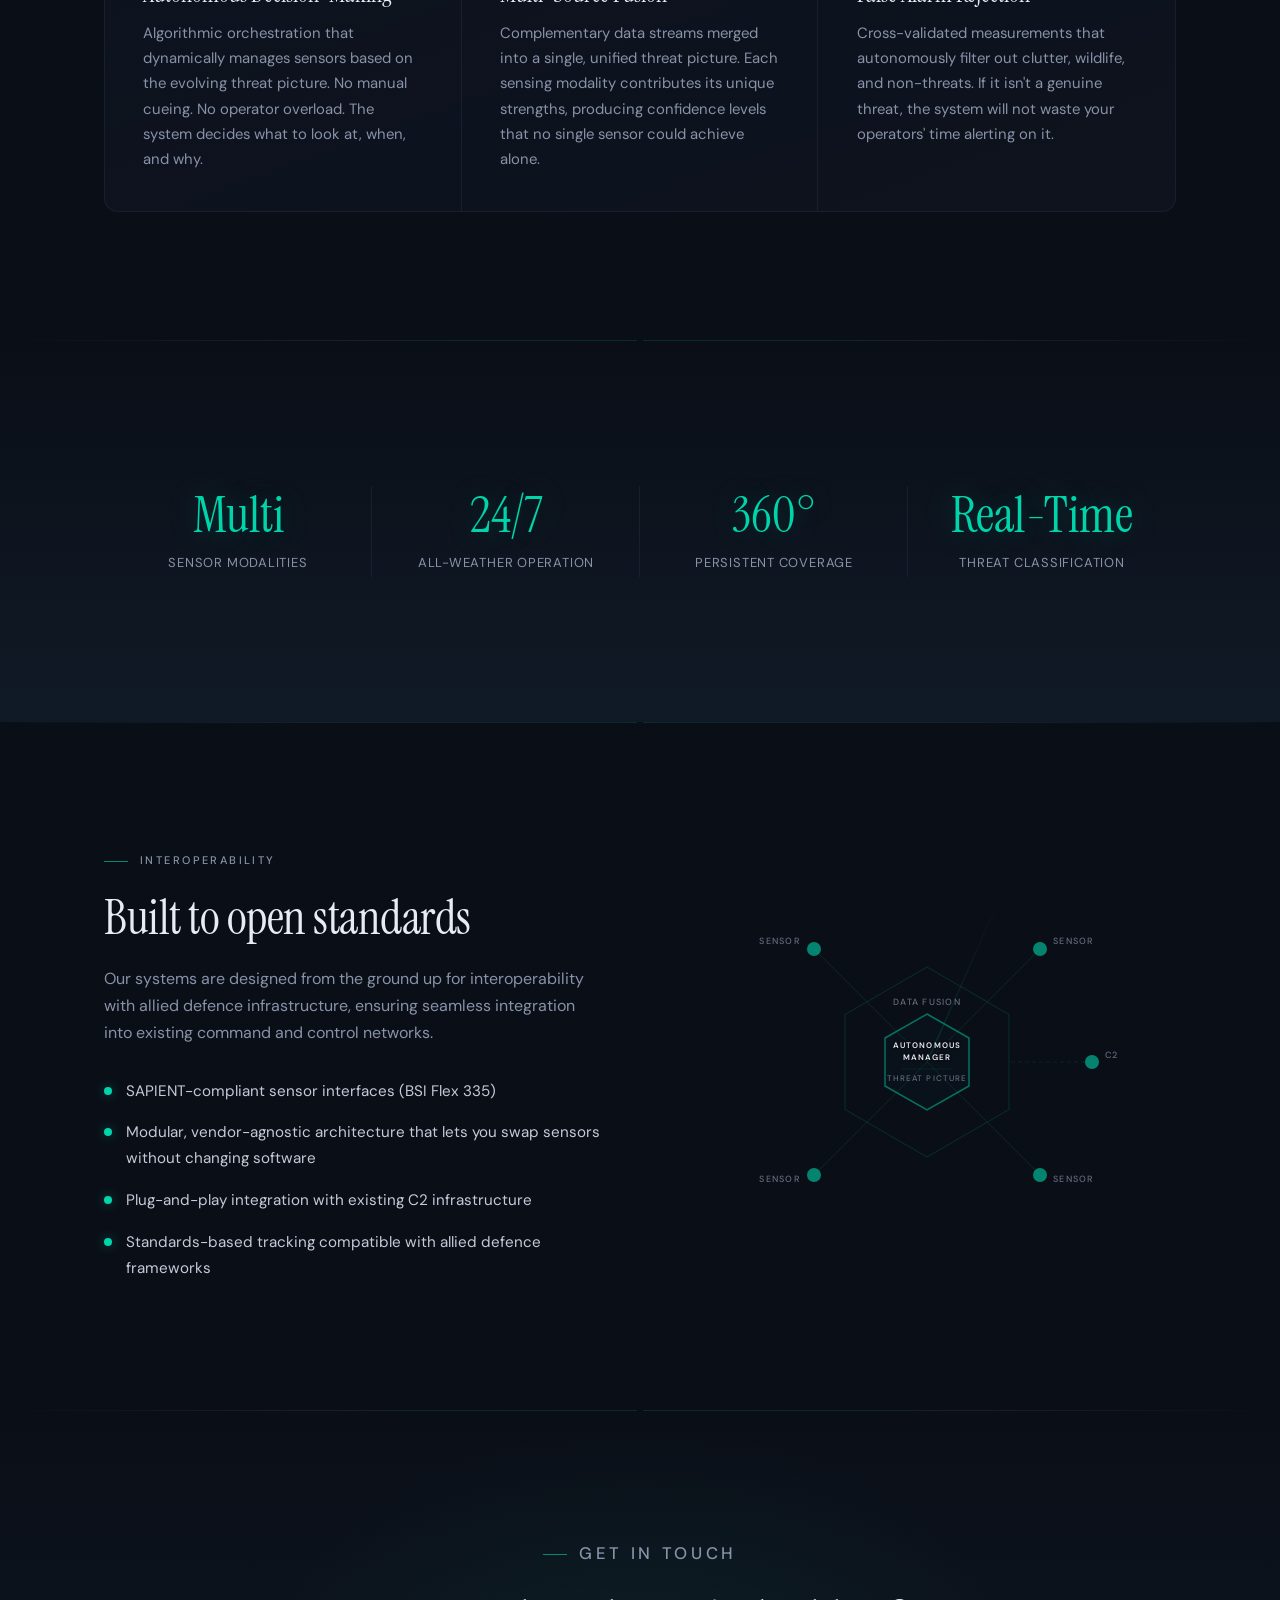
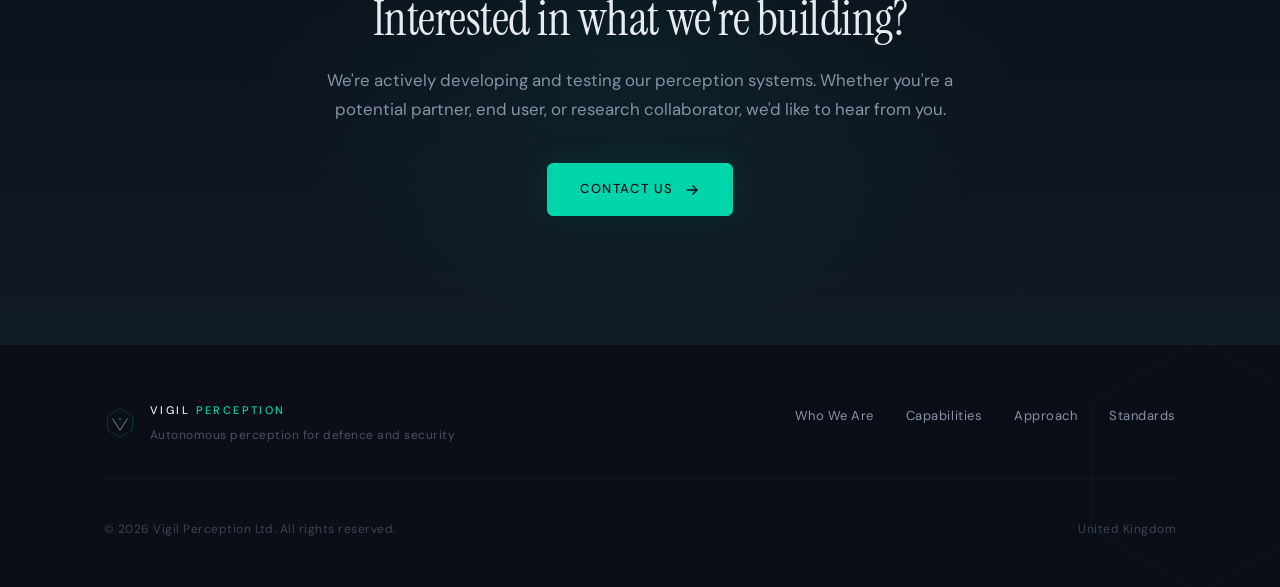
==== commit 43c87a6f: "Use brand asset SVG for header and footer logos Replace inline SVG marks with <img> references to vi" ====
--- a/index.html
+++ b/index.html
@@ -33,14 +33,7 @@
 <div class="scan-lines"></div>
 <nav id="nav">
   <a href="#" class="nav-logo">
-    <svg viewBox="-100 -100 200 200" fill="none" aria-hidden="true">
-      <path d="M0 -90 L78 -45 L78 45 L0 90 L-78 45 L-78 -45 Z" stroke="#00d4aa" stroke-width="4" fill="none" opacity="0.5"/>
-      <circle cx="0" cy="5" r="10" stroke="#00d4aa" stroke-width="0.9" fill="none" opacity="0.5"/>
-      <circle cx="0" cy="5" r="20" stroke="#00d4aa" stroke-width="0.7" fill="none" opacity="0.4"/>
-      <circle cx="0" cy="5" r="30" stroke="#00d4aa" stroke-width="0.6" fill="none" opacity="0.3"/>
-      <path d="M-45 -25 L0 45 L45 -25" stroke="#e8ecf2" stroke-width="5" fill="none" stroke-linejoin="round" stroke-linecap="round"/>
-      <circle cx="0" cy="-25" r="6.5" fill="#00d4aa"/>
-    </svg>
+    <img src="/vigil-mark.svg" alt="" aria-hidden="true">
     <span class="nav-wordmark"><span class="v">VIGIL </span><span class="p">PERCEPTION</span></span>
   </a>
   <ul class="nav-links" id="navLinks">
@@ -301,14 +294,7 @@
   <div class="container">
     <div class="footer-top">
       <div class="footer-brand">
-        <svg viewBox="-100 -100 200 200" fill="none" aria-hidden="true">
-          <path d="M0 -90 L78 -45 L78 45 L0 90 L-78 45 L-78 -45 Z" stroke="#00d4aa" stroke-width="4" fill="none" opacity="0.3"/>
-          <circle cx="0" cy="5" r="10" stroke="#00d4aa" stroke-width="0.9" fill="none" opacity="0.3"/>
-          <circle cx="0" cy="5" r="20" stroke="#00d4aa" stroke-width="0.7" fill="none" opacity="0.22"/>
-          <circle cx="0" cy="5" r="30" stroke="#00d4aa" stroke-width="0.6" fill="none" opacity="0.15"/>
-          <path d="M-45 -25 L0 45 L45 -25" stroke="#e8ecf2" stroke-width="5" fill="none" stroke-linejoin="round" stroke-linecap="round"/>
-          <circle cx="0" cy="-25" r="6.5" fill="#00d4aa"/>
-        </svg>
+        <img src="/vigil-mark.svg" alt="" aria-hidden="true">
         <div class="footer-brand-text">
           <span><span class="v">VIGIL </span><span class="p">PERCEPTION</span></span>
           <span class="footer-tagline">Autonomous perception for defence and security</span>
--- a/style.min.css
+++ b/style.min.css
@@ -1 +1 @@
-@keyframes glow-pulse{0%,to{opacity:.4;border-color:rgba(0,212,170,.06)}50%{opacity:1;border-color:rgba(0,212,170,.18)}}@keyframes scroll-bob{0%,to{transform:translateY(0);opacity:.5}50%{transform:translateY(5px);opacity:.8}}@keyframes highlight-glow{0%,to{box-shadow:0 0 6px rgba(0,212,170,.3),0 0 16px rgba(0,212,170,.1)}50%{box-shadow:0 0 12px rgba(0,212,170,.6),0 0 30px rgba(0,212,170,.2)}}@keyframes cta-glow{0%,to{box-shadow:0 0 30px rgba(0,212,170,.15),0 4px 12px rgba(0,0,0,.3)}50%{box-shadow:0 0 50px rgba(0,212,170,.3),0 0 80px rgba(0,212,170,.1),0 4px 12px rgba(0,0,0,.3)}}@keyframes hero-in{to{opacity:1;transform:translateY(0)}}@keyframes logo-in{0%{opacity:0;transform:scale(.9)}to{opacity:1;transform:scale(1)}}:root{--midnight:#0a0e17;--midnight-lighter:#101a26;--midnight-card:#111827;--cyan:#00d4aa;--cyan-dim:rgba(0,212,170,0.15);--cyan-glow:rgba(0,212,170,0.08);--bone:#e8ecf2;--silver:#8892a8;--ghost:#c4cad8;--border:rgba(45,51,72,0.4);--border-hover:rgba(0,212,170,0.3)}*,::after,::before{margin:0;padding:0;box-sizing:border-box}body,html{overflow-x:hidden}html{scroll-behavior:smooth;-webkit-font-smoothing:antialiased;-moz-osx-font-smoothing:grayscale}body{background:var(--midnight);color:var(--ghost);font-family:"DM Sans",sans-serif;font-weight:400;font-size:16px;line-height:1.7}::selection{background:rgba(0,212,170,.25);color:var(--bone)}::-moz-selection{background:rgba(0,212,170,.25);color:var(--bone)}::-webkit-scrollbar{width:8px}::-webkit-scrollbar-track{background:var(--midnight)}::-webkit-scrollbar-thumb{background:rgba(0,212,170,.2);border-radius:4px}::-webkit-scrollbar-thumb:hover{background:rgba(0,212,170,.35)}@supports (scrollbar-color:auto){html{scrollbar-color:rgba(0,212,170,.2) var(--midnight);scrollbar-width:thin}}.noise,.scan-lines{position:fixed;inset:0;pointer-events:none}.noise{z-index:9999;background-image:url("data:image/svg+xml,%3Csvg viewBox='0 0 256 256' xmlns='http://www.w3.org/2000/svg'%3E%3Cfilter id='n'%3E%3CfeTurbulence type='fractalNoise' baseFrequency='0.85' numOctaves='4' stitchTiles='stitch'/%3E%3C/filter%3E%3Crect width='100%25' height='100%25' filter='url(%23n)' opacity='0.025'/%3E%3C/svg%3E")}.scan-lines{z-index:9998;background:repeating-linear-gradient(0deg,transparent,transparent 2px,rgba(0,212,170,.008) 2px,rgba(0,212,170,.008) 4px)}h1,h2,h3{font-family:"Instrument Serif",serif;font-weight:400;color:var(--bone)}h1{font-size:clamp(2.8rem,6vw,5rem);line-height:1.05;letter-spacing:-.02em}h2{font-size:clamp(2rem,4vw,3rem);line-height:1.15;letter-spacing:-.01em}h3{font-size:clamp(1.25rem,2vw,1.5rem);line-height:1.3}.label{font-family:"DM Sans",sans-serif;font-weight:500;font-size:11px;letter-spacing:.22em;text-transform:uppercase;color:var(--cyan)}.label::before{content:"";display:inline-block;width:24px;height:1px;background:var(--cyan);margin-right:12px;vertical-align:middle;opacity:.6}p.body-lg{font-size:clamp(1.05rem,1.5vw,1.2rem);line-height:1.75;color:var(--silver);max-width:580px}.container{max-width:1200px;margin:0 auto;padding:0 clamp(24px,5vw,64px)}section{position:relative;scroll-margin-top:80px}.btn{display:inline-flex;align-items:center;gap:10px;font-family:"DM Sans",sans-serif;font-weight:500;font-size:13px;letter-spacing:.12em;text-transform:uppercase;text-decoration:none;padding:14px 32px;border-radius:6px;cursor:pointer;transition:transform .25s cubic-bezier(.34,1.56,.64,1),background .3s ease,border-color .3s ease,box-shadow .3s ease}.btn:active{transform:scale(.97)}.btn:focus-visible{outline:2px solid var(--cyan);outline-offset:3px}.btn-primary{background:var(--cyan);color:var(--midnight);border:1px solid var(--cyan);box-shadow:0 0 30px rgba(0,212,170,.15),0 4px 12px rgba(0,0,0,.3)}.btn-primary:hover{background:#00e8bb;box-shadow:0 0 50px rgba(0,212,170,.25),0 6px 20px rgba(0,0,0,.3);transform:translateY(-1px)}.btn-ghost{background:0 0;color:var(--ghost);border:1px solid var(--border)}.btn-ghost:hover{border-color:var(--border-hover);background:rgba(0,212,170,.04);transform:translateY(-1px)}.btn-arrow{transition:transform .25s ease}.btn:hover .btn-arrow{transform:translateX(3px)}nav{position:fixed;top:0;left:0;right:0;z-index:1000;padding:0 clamp(24px,5vw,64px);height:72px;display:flex;align-items:center;justify-content:space-between;background:rgba(10,14,23,.75);backdrop-filter:blur(20px) saturate(1.4);-webkit-backdrop-filter:blur(20px) saturate(1.4);border-bottom:1px solid rgba(45,51,72,.2);transition:background .3s ease,border-color .35s ease}nav.scrolled{background:rgba(10,14,23,.92);border-bottom-color:var(--border)}.nav-links a::after,.nav-progress{position:absolute;left:0;height:1px;background:var(--cyan)}.nav-progress{bottom:0;box-shadow:0 0 8px rgba(0,212,170,.4);width:0%;transition:none}.nav-logo{display:flex;align-items:center;gap:14px;text-decoration:none}.nav-logo svg{width:36px;height:36px;transition:filter .3s ease}.nav-logo:hover svg{filter:drop-shadow(0 0 6px rgba(0,212,170,.4))}.nav-links a,.nav-wordmark{font-family:"DM Sans",sans-serif;font-weight:500;font-size:12px;letter-spacing:.28em;text-transform:uppercase}.btn-ghost:hover,.nav-links a.active,.nav-links a:hover,.nav-wordmark .v{color:var(--bone)}.nav-wordmark .p{color:var(--cyan)}.nav-links{display:flex;align-items:center;gap:36px;list-style:none}.nav-links a{font-weight:400;font-size:13px;letter-spacing:.06em;color:var(--silver);text-decoration:none;transition:color .25s ease;position:relative}.nav-links a::after{content:"";bottom:-4px;width:0;transition:width .3s ease}.nav-links a.active::after,.nav-links a:hover::after{width:100%}.nav-links a:focus-visible{outline:1px solid var(--cyan);outline-offset:4px;border-radius:2px}.nav-cta{font-family:"DM Sans",sans-serif;font-weight:500;font-size:12px;letter-spacing:.1em;text-transform:uppercase;text-decoration:none;color:var(--cyan);border:1px solid rgba(0,212,170,.3);padding:8px 20px;border-radius:5px;transition:background .25s ease,border-color .25s ease}.nav-cta:hover{background:rgba(0,212,170,.08);border-color:rgba(0,212,170,.5)}.nav-cta:focus-visible{outline:2px solid var(--cyan);outline-offset:3px}.nav-toggle{display:none;background:0 0;border:0;cursor:pointer;padding:8px}.nav-toggle span{display:block;width:22px;height:2px;background:var(--ghost);transition:transform .3s ease,opacity .3s ease}.nav-toggle span:nth-child(1),.nav-toggle span:nth-child(2){margin:0 0 5px}.nav-toggle span:nth-child(3){margin:0}.nav-toggle.open span:nth-child(1){transform:translateY(7px) rotate(45deg)}.nav-toggle.open span:nth-child(2){opacity:0;transform:scaleX(0)}.nav-toggle.open span:nth-child(3){transform:translateY(-7px) rotate(-45deg)}@media (max-width:768px){.nav-cta,.nav-links{display:none}.nav-toggle{display:block}.nav-links.open{display:flex;flex-direction:column;align-items:flex-start;position:absolute;top:72px;left:0;right:0;background:rgba(10,14,23,.97);backdrop-filter:blur(20px);padding:32px clamp(24px,5vw,64px) 80px;gap:24px;border-bottom:1px solid var(--border)}.nav-links.open+.nav-cta{display:inline-flex;position:absolute;z-index:1001;top:308px;left:clamp(24px,5vw,64px)}}.hero{min-height:100vh;display:flex;align-items:center;padding-top:72px;position:relative;overflow:hidden}.hero-bg{position:absolute;inset:0;z-index:0}.hero-glow,.hero-grid{position:absolute;pointer-events:none;will-change:transform}.hero-glow{top:50%;left:50%;transform:translate(-50%,-55%);width:900px;height:900px;background:radial-gradient(ellipse,rgba(0,212,170,.06)0,transparent 65%)}.hero-grid{inset:0;background-image:linear-gradient(rgba(0,212,170,.03) 1px,transparent 1px),linear-gradient(90deg,rgba(0,212,170,.03) 1px,transparent 1px);background-size:72px 72px;mask-image:radial-gradient(ellipse 80% 70%at 50% 45%,#000 15%,transparent 75%);-webkit-mask-image:radial-gradient(ellipse 80% 70%at 50% 45%,#000 15%,transparent 75%)}.hero-inner{position:relative;z-index:1;display:grid;grid-template-columns:1fr 1fr;gap:clamp(40px,6vw,80px);align-items:center;width:100%}.hero-text{max-width:560px}.hero-text .label,.hero-text h1{margin-bottom:24px}.hero-text h1 em{font-family:"Instrument Serif",serif;font-style:italic;color:var(--cyan)}.hero-text p{margin-bottom:40px}.hero-actions{display:flex;gap:16px;flex-wrap:wrap}.hero-logo{display:flex;align-items:center;justify-content:center}.hero-logo-container{position:relative;width:clamp(280px,28vw,420px);height:clamp(280px,28vw,420px)}.logo-glow{position:absolute;top:50%;left:50%;transform:translate(-50%,-50%);border-radius:50%;border:1px solid rgba(0,212,170,.08);animation:glow-pulse 6s ease-in-out infinite}.logo-glow:nth-child(1){width:100%;height:100%;animation-delay:0s}.logo-glow:nth-child(2){width:135%;height:135%;animation-delay:2s;border-style:dashed}.logo-glow:nth-child(3){width:170%;height:170%;animation-delay:4s}.hero-logo svg{position:relative;z-index:2;width:100%;height:100%}.scroll-hint{position:absolute;bottom:32px;left:50%;transform:translateX(-50%);display:flex;flex-direction:column;align-items:center;gap:8px;opacity:0;animation:hero-in .9s cubic-bezier(.16,1,.3,1) 1.1s forwards;transition:opacity .4s ease;z-index:2}.scroll-hint.hidden{opacity:0;pointer-events:none}.scroll-hint-label{font-family:"DM Sans",sans-serif;font-size:10px;font-weight:500;letter-spacing:.18em;text-transform:uppercase;color:var(--silver);opacity:.5}.scroll-hint-chevron{width:20px;height:20px;stroke:var(--cyan);fill:none;stroke-width:2;stroke-linecap:round;stroke-linejoin:round;animation:scroll-bob 2s ease-in-out infinite;opacity:.5}@media (max-width:900px){.hero{padding-bottom:60px}.hero-inner{grid-template-columns:1fr;text-align:center}.hero-text{max-width:100%;margin:0 auto}.hero-text p{margin-left:auto;margin-right:auto}.hero-actions{flex-direction:column;align-items:stretch}.hero-actions .btn{justify-content:center}.hero-logo{order:-1}.hero-logo-container{width:240px;height:240px}.scroll-hint{display:none}}.divider{height:1px;border:0;background:linear-gradient(90deg,transparent 0%,var(--border) 20%,rgba(0,212,170,.15) 50%,var(--border) 80%,transparent 100%);margin:0;position:relative}.divider::after{content:"";position:absolute;top:50%;left:50%;width:8px;height:8px;background:var(--midnight);border:1px solid rgba(0,212,170,.25);transform:translate(-50%,-50%) rotate(45deg)}.mission{padding:clamp(80px,10vw,140px)0}.mission-inner{display:grid;grid-template-columns:1fr 1fr;gap:clamp(40px,6vw,100px);align-items:start}.approach-header .label,.capabilities-header .label,.mission-left .label,.mission-right p{margin-bottom:20px}.mission-left h2{margin-bottom:0}.mission-right{padding-top:8px}.mission-right p{color:var(--silver)}.mission-right p:last-child{margin-bottom:0}.mission-highlight{border-left:2px solid var(--cyan);padding-left:24px;margin:28px 0;color:var(--ghost);font-size:1.05rem;position:relative}.mission-highlight::before{content:"";position:absolute;top:0;left:-1px;width:2px;height:100%;background:var(--cyan);box-shadow:0 0 8px rgba(0,212,170,.4),0 0 20px rgba(0,212,170,.15);animation:highlight-glow 3s ease-in-out infinite}@media (max-width:768px){.mission-inner{grid-template-columns:1fr}}.capabilities{padding:clamp(80px,10vw,140px)0;background:linear-gradient(180deg,var(--midnight) 0%,var(--midnight-lighter) 50%,var(--midnight) 100%)}.capabilities-header{text-align:center;margin-bottom:clamp(48px,6vw,80px)}.capabilities-header h2{margin-bottom:16px}.capabilities-header p{color:var(--silver);max-width:560px;margin:0 auto;font-size:1.05rem}.cap-grid{display:grid;grid-template-columns:repeat(2,1fr);gap:20px}.cap-card{position:relative;background:linear-gradient(160deg,rgba(17,24,39,.7)0,rgba(15,21,32,.9) 100%);border:1px solid var(--border);border-radius:14px;padding:clamp(32px,3vw,44px);overflow:hidden;transition:border-color .4s ease,transform .3s cubic-bezier(.34,1.56,.64,1)}.cap-card::before{content:"";position:absolute;top:0;left:0;right:0;height:1px;background:linear-gradient(90deg,transparent,rgba(0,212,170,.2),transparent);opacity:0;transition:opacity .4s ease}.cap-card::after{font-family:"Instrument Serif",serif;font-size:4.5rem;line-height:1;color:var(--cyan);opacity:.06;position:absolute;top:20px;right:clamp(24px,3vw,36px);pointer-events:none}.cap-card:nth-child(1)::after{content:"01"}.cap-card:nth-child(2)::after{content:"02"}.cap-card:nth-child(3)::after{content:"03"}.cap-card:nth-child(4)::after{content:"04"}.cap-icon{width:56px;height:56px;display:flex;align-items:center;justify-content:center;margin-bottom:24px;background:linear-gradient(135deg,rgba(0,212,170,.12)0,rgba(0,212,170,.04) 100%);border-radius:12px;border:1px solid rgba(0,212,170,.15);box-shadow:0 0 20px rgba(0,212,170,.06);transform:scale(.7);opacity:0;transition:transform .5s cubic-bezier(.34,1.56,.64,1),opacity .4s ease}.cap-icon svg{width:26px;height:26px;stroke:var(--cyan);fill:none;stroke-width:1.5;stroke-linecap:round;stroke-linejoin:round}.reveal.visible .cap-icon{transform:scale(1);opacity:1}.reveal-delay-1.visible .cap-icon{transition-delay:.15s}.reveal-delay-2.visible .cap-icon{transition-delay:.25s}.reveal-delay-3.visible .cap-icon{transition-delay:.35s}.reveal-delay-4.visible .cap-icon{transition-delay:.45s}.approach-item h3,.cap-card h3{margin-bottom:12px}.cap-card p{color:var(--silver);font-size:.93rem;line-height:1.7}.cap-tag{display:inline-block;margin-top:24px;font-family:"DM Sans",sans-serif;font-weight:500;font-size:10px;letter-spacing:.12em;text-transform:uppercase;color:var(--cyan);background:rgba(0,212,170,.06);border:1px solid rgba(0,212,170,.12);padding:5px 14px;border-radius:100px}@media (max-width:768px){.cap-grid{grid-template-columns:1fr}}.approach{padding:clamp(80px,10vw,140px)0}.approach-header{margin-bottom:clamp(48px,6vw,72px)}.approach-header h2{max-width:600px}.approach-grid{display:grid;grid-template-columns:repeat(3,1fr);gap:0;border:1px solid var(--border);border-radius:14px;overflow:hidden;background:linear-gradient(160deg,rgba(17,24,39,.5)0,rgba(15,21,32,.7) 100%)}.approach-item{padding:clamp(32px,3vw,48px);border-right:1px solid var(--border);position:relative}.approach-item:last-child{border-right:none}.approach-item:not(:last-child)::after{content:"";position:absolute;right:-5px;top:clamp(52px,4vw,72px);width:8px;height:8px;border-right:1.5px solid var(--cyan);border-bottom:1.5px solid var(--cyan);transform:rotate(-45deg);opacity:.3;z-index:1}.approach-num{font-family:"Instrument Serif",serif;font-size:3.5rem;line-height:1;color:var(--cyan);opacity:.25;margin-bottom:20px}.approach-item p{color:var(--silver);font-size:.93rem}@media (max-width:900px){.approach-grid{grid-template-columns:1fr}.approach-item{border-right:none;border-bottom:1px solid var(--border)}.approach-item:last-child{border-bottom:none}.approach-item:not(:last-child)::after{right:auto;left:clamp(32px,3vw,48px);top:auto;bottom:-5px;transform:rotate(45deg)}}.stats{padding:clamp(60px,8vw,100px)0;background:linear-gradient(180deg,var(--midnight) 0%,var(--midnight-lighter) 100%)}.stats-grid{display:grid;grid-template-columns:repeat(4,1fr);gap:0}.stat{text-align:center;padding:clamp(28px,4vw,48px) 20px;position:relative}.stat::after{content:"";position:absolute;top:25%;right:0;width:1px;height:50%;background:var(--border)}.stat:last-child::after{display:none}.stat-val{font-family:"Instrument Serif",serif;font-size:clamp(2.5rem,4vw,3.5rem);line-height:1;color:var(--cyan);margin-bottom:12px;text-shadow:0 0 30px rgba(0,212,170,.25)}.stat-label{font-family:"DM Sans",sans-serif;font-weight:400;font-size:13px;letter-spacing:.06em;color:var(--silver);text-transform:uppercase}@media (max-width:768px){.stats-grid{grid-template-columns:repeat(2,1fr)}.stat:nth-child(2)::after,.stat:nth-child(4)::after{display:none}.stat:nth-child(1)::after,.stat:nth-child(3)::after{display:block}}.stat-label,.stat-val{opacity:0;transform:translateY(12px);transition:opacity .7s ease,transform .7s cubic-bezier(.16,1,.3,1)}.stat.in-view .stat-label,.stat.in-view .stat-val{opacity:1;transform:translateY(0)}.stat.in-view .stat-label{transition-delay:.15s}.stat:nth-child(2).in-view .stat-val{transition-delay:.12s}.stat:nth-child(2).in-view .stat-label{transition-delay:.27s}.stat:nth-child(3).in-view .stat-val{transition-delay:.24s}.stat:nth-child(3).in-view .stat-label{transition-delay:.39s}.stat:nth-child(4).in-view .stat-val{transition-delay:.36s}.stat:nth-child(4).in-view .stat-label{transition-delay:.51s}@media (max-width:480px){.stats-grid{grid-template-columns:1fr 1fr}}.standards{padding:clamp(80px,10vw,140px)0}.standards-inner{display:grid;grid-template-columns:1fr 1fr;gap:clamp(40px,6vw,100px);align-items:center}.cta-inner h2,.standards-left .label,.standards-left h2,.standards-left p{margin-bottom:20px}.standards-left p{color:var(--silver)}.standards-list{list-style:none;padding:0;display:flex;flex-direction:column;gap:16px;margin-top:32px}.standards-list li{display:flex;align-items:flex-start;gap:14px;color:var(--ghost);font-size:.95rem;opacity:0;transform:translateX(-12px);transition:opacity .5s ease,transform .5s cubic-bezier(.16,1,.3,1)}.standards-list li::before{content:"";flex-shrink:0;width:8px;height:8px;margin-top:8px;border-radius:50%;background:var(--cyan);box-shadow:0 0 12px rgba(0,212,170,.4)}.standards-left.visible .standards-list li{opacity:1;transform:translateX(0)}.standards-left.visible .standards-list li:nth-child(1){transition-delay:.3s}.standards-left.visible .standards-list li:nth-child(2){transition-delay:.45s}.standards-left.visible .standards-list li:nth-child(3){transition-delay:.6s}.standards-left.visible .standards-list li:nth-child(4){transition-delay:.75s}.standards-visual{display:flex;align-items:center;justify-content:center}.standards-diagram{width:100%;max-width:420px;aspect-ratio:1;position:relative}.ring-diagram{position:absolute;inset:0}.ring-diagram circle{fill:none;stroke:var(--cyan)}.footer-brand-text span,.ring-label{font-family:"DM Sans",sans-serif;font-weight:500;font-size:11px;text-transform:uppercase}.ring-label{letter-spacing:.14em;fill:var(--silver)}.ring-label-bright{fill:var(--bone);font-weight:600}@media (max-width:768px){.standards-inner{grid-template-columns:1fr}.standards-visual{order:-1}.standards-diagram{max-width:300px}}.cta-section{padding:clamp(80px,10vw,140px)0;background:linear-gradient(180deg,var(--midnight) 0%,var(--midnight-lighter) 100%);position:relative}.cta-section::before{top:50%;left:50%;transform:translate(-50%,-50%);width:900px;height:600px;background:radial-gradient(ellipse,rgba(0,212,170,.06)0,transparent 60%)}.cta-section::after,.cta-section::before,footer::before{content:"";position:absolute;pointer-events:none}.cta-section::after{inset:0;background-image:linear-gradient(rgba(0,212,170,.015) 1px,transparent 1px),linear-gradient(90deg,rgba(0,212,170,.015) 1px,transparent 1px);background-size:60px 60px;mask-image:radial-gradient(ellipse 50% 60%at 50% 50%,#000 10%,transparent 70%);-webkit-mask-image:radial-gradient(ellipse 50% 60%at 50% 50%,#000 10%,transparent 70%)}.cta-inner{position:relative;z-index:1;text-align:center;max-width:640px;margin:0 auto}.cta-inner .label{margin-bottom:24px}.cta-inner p{color:var(--silver);font-size:1.05rem;margin-bottom:40px}.cta-actions,.footer-top{display:flex;gap:16px;justify-content:center;flex-wrap:wrap}.cta-actions .btn-primary{animation:cta-glow 3s ease-in-out infinite}footer{padding:56px 0 48px;border-top:1px solid var(--border);position:relative;overflow:hidden}footer::before{right:-60px;top:50%;transform:translateY(-50%);width:280px;height:280px;background-image:url("data:image/svg+xml,%3Csvg viewBox='-100 -100 200 200' xmlns='http://www.w3.org/2000/svg'%3E%3Cpath d='M0 -90 L78 -45 L78 45 L0 90 L-78 45 L-78 -45 Z' stroke='%2300d4aa' stroke-width='1.5' fill='none' opacity='1'/%3E%3C/svg%3E");background-size:contain;background-repeat:no-repeat;opacity:.03}.footer-top{justify-content:space-between;align-items:flex-start;gap:40px;margin-bottom:40px;padding-bottom:32px;border-bottom:1px solid rgba(45,51,72,.2)}.footer-brand{display:flex;align-items:center;gap:14px}.footer-brand svg{width:28px;height:28px}.footer-brand-text>span{display:block;letter-spacing:.22em}.footer-brand-text .v{color:var(--bone)}.footer-brand-text .p{color:var(--cyan)}.footer-brand-text .footer-tagline,.footer-nav a{font-weight:400;letter-spacing:.04em;color:var(--silver)}.footer-brand-text .footer-tagline{font-size:12px;text-transform:none;opacity:.5;margin-top:6px}.footer-nav{display:flex;gap:32px;list-style:none;flex-wrap:wrap}.footer-nav a{font-family:"DM Sans",sans-serif;font-size:13px;text-decoration:none;transition:color .25s ease}.footer-nav a:hover{color:var(--bone)}.footer-bottom{display:flex;justify-content:space-between;align-items:center;flex-wrap:wrap;gap:16px}.footer-copy,.footer-location{font-size:12px;color:var(--silver);opacity:.4;letter-spacing:.04em}@media (max-width:768px){.footer-top{align-items:center;text-align:center}.footer-brand,.footer-top{flex-direction:column}.footer-bottom,.footer-nav{flex-direction:column;align-items:center}.footer-nav{gap:20px}.footer-bottom{text-align:center}}.back-to-top{position:fixed;bottom:32px;right:32px;z-index:999;width:44px;height:44px;border-radius:10px;border:1px solid var(--border);background:rgba(10,14,23,.85);backdrop-filter:blur(12px);-webkit-backdrop-filter:blur(12px);cursor:pointer;display:flex;align-items:center;justify-content:center;opacity:0;transform:translateY(12px);pointer-events:none;transition:opacity .4s ease,transform .4s ease,border-color .3s ease,background .3s ease}.back-to-top.visible{opacity:1;transform:translateY(0);pointer-events:auto}.back-to-top:hover{border-color:var(--border-hover);background:rgba(0,212,170,.06)}.back-to-top svg{width:18px;height:18px;stroke:var(--silver);transition:stroke .3s ease}.back-to-top:hover svg{stroke:var(--cyan)}@media (max-width:768px){.back-to-top{bottom:20px;right:20px;width:40px;height:40px}}.reveal{opacity:0;transform:translateY(30px);transition:opacity .8s cubic-bezier(.16,1,.3,1),transform .8s cubic-bezier(.16,1,.3,1)}.reveal.visible{opacity:1;transform:translateY(0)}.reveal-delay-1{transition-delay:.1s}.reveal-delay-2{transition-delay:.2s}.reveal-delay-3{transition-delay:.3s}.reveal-delay-4{transition-delay:.4s}.hero-actions,.hero-text .label,.hero-text h1,.hero-text p{opacity:0;transform:translateY(25px);animation:hero-in .9s cubic-bezier(.16,1,.3,1) forwards}.hero-text .label{animation-delay:.3s}.hero-text h1{animation-delay:.45s}.hero-text p{animation-delay:.6s}.hero-actions{animation-delay:.75s}.hero-logo-container{opacity:0;animation:logo-in 1.2s cubic-bezier(.16,1,.3,1) .2s forwards}@media (prefers-reduced-motion:reduce){*,::after,::before{animation-duration:.01ms!important;animation-iteration-count:1!important;transition-duration:.01ms!important}html{scroll-behavior:auto}.hero-actions,.hero-text .label,.hero-text h1,.hero-text p,.reveal,.standards-list li,.stat-label,.stat-val{opacity:1;transform:none}.hero-logo-container,.scroll-hint{opacity:1}.scroll-hint-chevron{animation:none;opacity:.5}.logo-glow{opacity:.6}.logo-glow,.mission-highlight::before{animation:none}.cap-icon{transform:none;opacity:1}}+@keyframes glow-pulse{0%,to{opacity:.4;border-color:rgba(0,212,170,.06)}50%{opacity:1;border-color:rgba(0,212,170,.18)}}@keyframes scroll-bob{0%,to{transform:translateY(0);opacity:.5}50%{transform:translateY(5px);opacity:.8}}@keyframes highlight-glow{0%,to{box-shadow:0 0 6px rgba(0,212,170,.3),0 0 16px rgba(0,212,170,.1)}50%{box-shadow:0 0 12px rgba(0,212,170,.6),0 0 30px rgba(0,212,170,.2)}}@keyframes cta-glow{0%,to{box-shadow:0 0 30px rgba(0,212,170,.15),0 4px 12px rgba(0,0,0,.3)}50%{box-shadow:0 0 50px rgba(0,212,170,.3),0 0 80px rgba(0,212,170,.1),0 4px 12px rgba(0,0,0,.3)}}@keyframes hero-in{to{opacity:1;transform:translateY(0)}}@keyframes logo-in{0%{opacity:0;transform:scale(.9)}to{opacity:1;transform:scale(1)}}:root{--midnight:#0a0e17;--midnight-lighter:#101a26;--midnight-card:#111827;--cyan:#00d4aa;--cyan-dim:rgba(0,212,170,0.15);--cyan-glow:rgba(0,212,170,0.08);--bone:#e8ecf2;--silver:#8892a8;--ghost:#c4cad8;--border:rgba(45,51,72,0.4);--border-hover:rgba(0,212,170,0.3)}*,::after,::before{margin:0;padding:0;box-sizing:border-box}body,html{overflow-x:hidden}html{scroll-behavior:smooth;-webkit-font-smoothing:antialiased;-moz-osx-font-smoothing:grayscale}body{background:var(--midnight);color:var(--ghost);font-family:"DM Sans",sans-serif;font-weight:400;font-size:16px;line-height:1.7}::selection{background:rgba(0,212,170,.25);color:var(--bone)}::-moz-selection{background:rgba(0,212,170,.25);color:var(--bone)}::-webkit-scrollbar{width:8px}::-webkit-scrollbar-track{background:var(--midnight)}::-webkit-scrollbar-thumb{background:rgba(0,212,170,.2);border-radius:4px}::-webkit-scrollbar-thumb:hover{background:rgba(0,212,170,.35)}@supports (scrollbar-color:auto){html{scrollbar-color:rgba(0,212,170,.2) var(--midnight);scrollbar-width:thin}}.noise,.scan-lines{position:fixed;inset:0;pointer-events:none}.noise{z-index:9999;background-image:url("data:image/svg+xml,%3Csvg viewBox='0 0 256 256' xmlns='http://www.w3.org/2000/svg'%3E%3Cfilter id='n'%3E%3CfeTurbulence type='fractalNoise' baseFrequency='0.85' numOctaves='4' stitchTiles='stitch'/%3E%3C/filter%3E%3Crect width='100%25' height='100%25' filter='url(%23n)' opacity='0.025'/%3E%3C/svg%3E")}.scan-lines{z-index:9998;background:repeating-linear-gradient(0deg,transparent,transparent 2px,rgba(0,212,170,.008) 2px,rgba(0,212,170,.008) 4px)}h1,h2,h3{font-family:"Instrument Serif",serif;font-weight:400;color:var(--bone)}h1{font-size:clamp(2.8rem,6vw,5rem);line-height:1.05;letter-spacing:-.02em}h2{font-size:clamp(2rem,4vw,3rem);line-height:1.15;letter-spacing:-.01em}h3{font-size:clamp(1.25rem,2vw,1.5rem);line-height:1.3}.label{font-family:"DM Sans",sans-serif;font-weight:500;font-size:11px;letter-spacing:.22em;text-transform:uppercase;color:var(--cyan)}.label::before{content:"";display:inline-block;width:24px;height:1px;background:var(--cyan);margin-right:12px;vertical-align:middle;opacity:.6}p.body-lg{font-size:clamp(1.05rem,1.5vw,1.2rem);line-height:1.75;color:var(--silver);max-width:580px}.container{max-width:1200px;margin:0 auto;padding:0 clamp(24px,5vw,64px)}section{position:relative;scroll-margin-top:80px}.btn{display:inline-flex;align-items:center;gap:10px;font-family:"DM Sans",sans-serif;font-weight:500;font-size:13px;letter-spacing:.12em;text-transform:uppercase;text-decoration:none;padding:14px 32px;border-radius:6px;cursor:pointer;transition:transform .25s cubic-bezier(.34,1.56,.64,1),background .3s ease,border-color .3s ease,box-shadow .3s ease}.btn:active{transform:scale(.97)}.btn:focus-visible{outline:2px solid var(--cyan);outline-offset:3px}.btn-primary{background:var(--cyan);color:var(--midnight);border:1px solid var(--cyan);box-shadow:0 0 30px rgba(0,212,170,.15),0 4px 12px rgba(0,0,0,.3)}.btn-primary:hover{background:#00e8bb;box-shadow:0 0 50px rgba(0,212,170,.25),0 6px 20px rgba(0,0,0,.3);transform:translateY(-1px)}.btn-ghost{background:0 0;color:var(--ghost);border:1px solid var(--border)}.btn-ghost:hover{border-color:var(--border-hover);background:rgba(0,212,170,.04);transform:translateY(-1px)}.btn-arrow{transition:transform .25s ease}.btn:hover .btn-arrow{transform:translateX(3px)}nav{position:fixed;top:0;left:0;right:0;z-index:1000;padding:0 clamp(24px,5vw,64px);height:72px;display:flex;align-items:center;justify-content:space-between;background:rgba(10,14,23,.75);backdrop-filter:blur(20px) saturate(1.4);-webkit-backdrop-filter:blur(20px) saturate(1.4);border-bottom:1px solid rgba(45,51,72,.2);transition:background .3s ease,border-color .35s ease}nav.scrolled{background:rgba(10,14,23,.92);border-bottom-color:var(--border)}.nav-links a::after,.nav-progress{position:absolute;left:0;height:1px;background:var(--cyan)}.nav-progress{bottom:0;box-shadow:0 0 8px rgba(0,212,170,.4);width:0%;transition:none}.nav-logo{display:flex;align-items:center;gap:14px;text-decoration:none}.nav-logo img{width:36px;height:36px;transition:filter .3s ease}.nav-logo:hover img{filter:drop-shadow(0 0 6px rgba(0,212,170,.4))}.nav-links a,.nav-wordmark{font-family:"DM Sans",sans-serif;font-weight:500;font-size:12px;letter-spacing:.28em;text-transform:uppercase}.btn-ghost:hover,.nav-links a.active,.nav-links a:hover,.nav-wordmark .v{color:var(--bone)}.nav-wordmark .p{color:var(--cyan)}.nav-links{display:flex;align-items:center;gap:36px;list-style:none}.nav-links a{font-weight:400;font-size:13px;letter-spacing:.06em;color:var(--silver);text-decoration:none;transition:color .25s ease;position:relative}.nav-links a::after{content:"";bottom:-4px;width:0;transition:width .3s ease}.nav-links a.active::after,.nav-links a:hover::after{width:100%}.nav-links a:focus-visible{outline:1px solid var(--cyan);outline-offset:4px;border-radius:2px}.nav-cta{font-family:"DM Sans",sans-serif;font-weight:500;font-size:12px;letter-spacing:.1em;text-transform:uppercase;text-decoration:none;color:var(--cyan);border:1px solid rgba(0,212,170,.3);padding:8px 20px;border-radius:5px;transition:background .25s ease,border-color .25s ease}.nav-cta:hover{background:rgba(0,212,170,.08);border-color:rgba(0,212,170,.5)}.nav-cta:focus-visible{outline:2px solid var(--cyan);outline-offset:3px}.nav-toggle{display:none;background:0 0;border:0;cursor:pointer;padding:8px}.nav-toggle span{display:block;width:22px;height:2px;background:var(--ghost);transition:transform .3s ease,opacity .3s ease}.nav-toggle span:nth-child(1),.nav-toggle span:nth-child(2){margin:0 0 5px}.nav-toggle span:nth-child(3){margin:0}.nav-toggle.open span:nth-child(1){transform:translateY(7px) rotate(45deg)}.nav-toggle.open span:nth-child(2){opacity:0;transform:scaleX(0)}.nav-toggle.open span:nth-child(3){transform:translateY(-7px) rotate(-45deg)}@media (max-width:768px){.nav-cta,.nav-links{display:none}.nav-toggle{display:block}.nav-links.open{display:flex;flex-direction:column;align-items:flex-start;position:absolute;top:72px;left:0;right:0;background:rgba(10,14,23,.97);backdrop-filter:blur(20px);padding:32px clamp(24px,5vw,64px) 80px;gap:24px;border-bottom:1px solid var(--border)}.nav-links.open+.nav-cta{display:inline-flex;position:absolute;z-index:1001;top:308px;left:clamp(24px,5vw,64px)}}.hero{min-height:100vh;display:flex;align-items:center;padding-top:72px;position:relative;overflow:hidden}.hero-bg{position:absolute;inset:0;z-index:0}.hero-glow,.hero-grid{position:absolute;pointer-events:none;will-change:transform}.hero-glow{top:50%;left:50%;transform:translate(-50%,-55%);width:900px;height:900px;background:radial-gradient(ellipse,rgba(0,212,170,.06)0,transparent 65%)}.hero-grid{inset:0;background-image:linear-gradient(rgba(0,212,170,.03) 1px,transparent 1px),linear-gradient(90deg,rgba(0,212,170,.03) 1px,transparent 1px);background-size:72px 72px;mask-image:radial-gradient(ellipse 80% 70%at 50% 45%,#000 15%,transparent 75%);-webkit-mask-image:radial-gradient(ellipse 80% 70%at 50% 45%,#000 15%,transparent 75%)}.hero-inner{position:relative;z-index:1;display:grid;grid-template-columns:1fr 1fr;gap:clamp(40px,6vw,80px);align-items:center;width:100%}.hero-text{max-width:560px}.hero-text .label,.hero-text h1{margin-bottom:24px}.hero-text h1 em{font-family:"Instrument Serif",serif;font-style:italic;color:var(--cyan)}.hero-text p{margin-bottom:40px}.hero-actions{display:flex;gap:16px;flex-wrap:wrap}.hero-logo{display:flex;align-items:center;justify-content:center}.hero-logo-container{position:relative;width:clamp(280px,28vw,420px);height:clamp(280px,28vw,420px)}.logo-glow{position:absolute;top:50%;left:50%;transform:translate(-50%,-50%);border-radius:50%;border:1px solid rgba(0,212,170,.08);animation:glow-pulse 6s ease-in-out infinite}.logo-glow:nth-child(1){width:100%;height:100%;animation-delay:0s}.logo-glow:nth-child(2){width:135%;height:135%;animation-delay:2s;border-style:dashed}.logo-glow:nth-child(3){width:170%;height:170%;animation-delay:4s}.hero-logo svg{position:relative;z-index:2;width:100%;height:100%}.scroll-hint{position:absolute;bottom:32px;left:50%;transform:translateX(-50%);display:flex;flex-direction:column;align-items:center;gap:8px;opacity:0;animation:hero-in .9s cubic-bezier(.16,1,.3,1) 1.1s forwards;transition:opacity .4s ease;z-index:2}.scroll-hint.hidden{opacity:0;pointer-events:none}.scroll-hint-label{font-family:"DM Sans",sans-serif;font-size:10px;font-weight:500;letter-spacing:.18em;text-transform:uppercase;color:var(--silver);opacity:.5}.scroll-hint-chevron{width:20px;height:20px;stroke:var(--cyan);fill:none;stroke-width:2;stroke-linecap:round;stroke-linejoin:round;animation:scroll-bob 2s ease-in-out infinite;opacity:.5}@media (max-width:900px){.hero{padding-bottom:60px}.hero-inner{grid-template-columns:1fr;text-align:center}.hero-text{max-width:100%;margin:0 auto}.hero-text p{margin-left:auto;margin-right:auto}.hero-actions{flex-direction:column;align-items:stretch}.hero-actions .btn{justify-content:center}.hero-logo{order:-1}.hero-logo-container{width:240px;height:240px}.scroll-hint{display:none}}.divider{height:1px;border:0;background:linear-gradient(90deg,transparent 0%,var(--border) 20%,rgba(0,212,170,.15) 50%,var(--border) 80%,transparent 100%);margin:0;position:relative}.divider::after{content:"";position:absolute;top:50%;left:50%;width:8px;height:8px;background:var(--midnight);border:1px solid rgba(0,212,170,.25);transform:translate(-50%,-50%) rotate(45deg)}.mission{padding:clamp(80px,10vw,140px)0}.mission-inner{display:grid;grid-template-columns:1fr 1fr;gap:clamp(40px,6vw,100px);align-items:start}.approach-header .label,.capabilities-header .label,.mission-left .label,.mission-right p{margin-bottom:20px}.mission-left h2{margin-bottom:0}.mission-right{padding-top:8px}.mission-right p{color:var(--silver)}.mission-right p:last-child{margin-bottom:0}.mission-highlight{border-left:2px solid var(--cyan);padding-left:24px;margin:28px 0;color:var(--ghost);font-size:1.05rem;position:relative}.mission-highlight::before{content:"";position:absolute;top:0;left:-1px;width:2px;height:100%;background:var(--cyan);box-shadow:0 0 8px rgba(0,212,170,.4),0 0 20px rgba(0,212,170,.15);animation:highlight-glow 3s ease-in-out infinite}@media (max-width:768px){.mission-inner{grid-template-columns:1fr}}.capabilities{padding:clamp(80px,10vw,140px)0;background:linear-gradient(180deg,var(--midnight) 0%,var(--midnight-lighter) 50%,var(--midnight) 100%)}.capabilities-header{text-align:center;margin-bottom:clamp(48px,6vw,80px)}.capabilities-header h2{margin-bottom:16px}.capabilities-header p{color:var(--silver);max-width:560px;margin:0 auto;font-size:1.05rem}.cap-grid{display:grid;grid-template-columns:repeat(2,1fr);gap:20px}.cap-card{position:relative;background:linear-gradient(160deg,rgba(17,24,39,.7)0,rgba(15,21,32,.9) 100%);border:1px solid var(--border);border-radius:14px;padding:clamp(32px,3vw,44px);overflow:hidden;transition:border-color .4s ease,transform .3s cubic-bezier(.34,1.56,.64,1)}.cap-card::before{content:"";position:absolute;top:0;left:0;right:0;height:1px;background:linear-gradient(90deg,transparent,rgba(0,212,170,.2),transparent);opacity:0;transition:opacity .4s ease}.cap-card::after{font-family:"Instrument Serif",serif;font-size:4.5rem;line-height:1;color:var(--cyan);opacity:.06;position:absolute;top:20px;right:clamp(24px,3vw,36px);pointer-events:none}.cap-card:nth-child(1)::after{content:"01"}.cap-card:nth-child(2)::after{content:"02"}.cap-card:nth-child(3)::after{content:"03"}.cap-card:nth-child(4)::after{content:"04"}.cap-icon{width:56px;height:56px;display:flex;align-items:center;justify-content:center;margin-bottom:24px;background:linear-gradient(135deg,rgba(0,212,170,.12)0,rgba(0,212,170,.04) 100%);border-radius:12px;border:1px solid rgba(0,212,170,.15);box-shadow:0 0 20px rgba(0,212,170,.06);transform:scale(.7);opacity:0;transition:transform .5s cubic-bezier(.34,1.56,.64,1),opacity .4s ease}.cap-icon svg{width:26px;height:26px;stroke:var(--cyan);fill:none;stroke-width:1.5;stroke-linecap:round;stroke-linejoin:round}.reveal.visible .cap-icon{transform:scale(1);opacity:1}.reveal-delay-1.visible .cap-icon{transition-delay:.15s}.reveal-delay-2.visible .cap-icon{transition-delay:.25s}.reveal-delay-3.visible .cap-icon{transition-delay:.35s}.reveal-delay-4.visible .cap-icon{transition-delay:.45s}.approach-item h3,.cap-card h3{margin-bottom:12px}.cap-card p{color:var(--silver);font-size:.93rem;line-height:1.7}.cap-tag{display:inline-block;margin-top:24px;font-family:"DM Sans",sans-serif;font-weight:500;font-size:10px;letter-spacing:.12em;text-transform:uppercase;color:var(--cyan);background:rgba(0,212,170,.06);border:1px solid rgba(0,212,170,.12);padding:5px 14px;border-radius:100px}@media (max-width:768px){.cap-grid{grid-template-columns:1fr}}.approach{padding:clamp(80px,10vw,140px)0}.approach-header{margin-bottom:clamp(48px,6vw,72px)}.approach-header h2{max-width:600px}.approach-grid{display:grid;grid-template-columns:repeat(3,1fr);gap:0;border:1px solid var(--border);border-radius:14px;overflow:hidden;background:linear-gradient(160deg,rgba(17,24,39,.5)0,rgba(15,21,32,.7) 100%)}.approach-item{padding:clamp(32px,3vw,48px);border-right:1px solid var(--border);position:relative}.approach-item:last-child{border-right:none}.approach-item:not(:last-child)::after{content:"";position:absolute;right:-5px;top:clamp(52px,4vw,72px);width:8px;height:8px;border-right:1.5px solid var(--cyan);border-bottom:1.5px solid var(--cyan);transform:rotate(-45deg);opacity:.3;z-index:1}.approach-num{font-family:"Instrument Serif",serif;font-size:3.5rem;line-height:1;color:var(--cyan);opacity:.25;margin-bottom:20px}.approach-item p{color:var(--silver);font-size:.93rem}@media (max-width:900px){.approach-grid{grid-template-columns:1fr}.approach-item{border-right:none;border-bottom:1px solid var(--border)}.approach-item:last-child{border-bottom:none}.approach-item:not(:last-child)::after{right:auto;left:clamp(32px,3vw,48px);top:auto;bottom:-5px;transform:rotate(45deg)}}.stats{padding:clamp(60px,8vw,100px)0;background:linear-gradient(180deg,var(--midnight) 0%,var(--midnight-lighter) 100%)}.stats-grid{display:grid;grid-template-columns:repeat(4,1fr);gap:0}.stat{text-align:center;padding:clamp(28px,4vw,48px) 20px;position:relative}.stat::after{content:"";position:absolute;top:25%;right:0;width:1px;height:50%;background:var(--border)}.stat:last-child::after{display:none}.stat-val{font-family:"Instrument Serif",serif;font-size:clamp(2.5rem,4vw,3.5rem);line-height:1;color:var(--cyan);margin-bottom:12px;text-shadow:0 0 30px rgba(0,212,170,.25)}.stat-label{font-family:"DM Sans",sans-serif;font-weight:400;font-size:13px;letter-spacing:.06em;color:var(--silver);text-transform:uppercase}@media (max-width:768px){.stats-grid{grid-template-columns:repeat(2,1fr)}.stat:nth-child(2)::after,.stat:nth-child(4)::after{display:none}.stat:nth-child(1)::after,.stat:nth-child(3)::after{display:block}}.stat-label,.stat-val{opacity:0;transform:translateY(12px);transition:opacity .7s ease,transform .7s cubic-bezier(.16,1,.3,1)}.stat.in-view .stat-label,.stat.in-view .stat-val{opacity:1;transform:translateY(0)}.stat.in-view .stat-label{transition-delay:.15s}.stat:nth-child(2).in-view .stat-val{transition-delay:.12s}.stat:nth-child(2).in-view .stat-label{transition-delay:.27s}.stat:nth-child(3).in-view .stat-val{transition-delay:.24s}.stat:nth-child(3).in-view .stat-label{transition-delay:.39s}.stat:nth-child(4).in-view .stat-val{transition-delay:.36s}.stat:nth-child(4).in-view .stat-label{transition-delay:.51s}@media (max-width:480px){.stats-grid{grid-template-columns:1fr 1fr}}.standards{padding:clamp(80px,10vw,140px)0}.standards-inner{display:grid;grid-template-columns:1fr 1fr;gap:clamp(40px,6vw,100px);align-items:center}.cta-inner h2,.standards-left .label,.standards-left h2,.standards-left p{margin-bottom:20px}.standards-left p{color:var(--silver)}.standards-list{list-style:none;padding:0;display:flex;flex-direction:column;gap:16px;margin-top:32px}.standards-list li{display:flex;align-items:flex-start;gap:14px;color:var(--ghost);font-size:.95rem;opacity:0;transform:translateX(-12px);transition:opacity .5s ease,transform .5s cubic-bezier(.16,1,.3,1)}.standards-list li::before{content:"";flex-shrink:0;width:8px;height:8px;margin-top:8px;border-radius:50%;background:var(--cyan);box-shadow:0 0 12px rgba(0,212,170,.4)}.standards-left.visible .standards-list li{opacity:1;transform:translateX(0)}.standards-left.visible .standards-list li:nth-child(1){transition-delay:.3s}.standards-left.visible .standards-list li:nth-child(2){transition-delay:.45s}.standards-left.visible .standards-list li:nth-child(3){transition-delay:.6s}.standards-left.visible .standards-list li:nth-child(4){transition-delay:.75s}.standards-visual{display:flex;align-items:center;justify-content:center}.standards-diagram{width:100%;max-width:420px;aspect-ratio:1;position:relative}.ring-diagram{position:absolute;inset:0}.ring-diagram circle{fill:none;stroke:var(--cyan)}.footer-brand-text span,.ring-label{font-family:"DM Sans",sans-serif;font-weight:500;font-size:11px;text-transform:uppercase}.ring-label{letter-spacing:.14em;fill:var(--silver)}.ring-label-bright{fill:var(--bone);font-weight:600}@media (max-width:768px){.standards-inner{grid-template-columns:1fr}.standards-visual{order:-1}.standards-diagram{max-width:300px}}.cta-section{padding:clamp(80px,10vw,140px)0;background:linear-gradient(180deg,var(--midnight) 0%,var(--midnight-lighter) 100%);position:relative}.cta-section::before{top:50%;left:50%;transform:translate(-50%,-50%);width:900px;height:600px;background:radial-gradient(ellipse,rgba(0,212,170,.06)0,transparent 60%)}.cta-section::after,.cta-section::before,footer::before{content:"";position:absolute;pointer-events:none}.cta-section::after{inset:0;background-image:linear-gradient(rgba(0,212,170,.015) 1px,transparent 1px),linear-gradient(90deg,rgba(0,212,170,.015) 1px,transparent 1px);background-size:60px 60px;mask-image:radial-gradient(ellipse 50% 60%at 50% 50%,#000 10%,transparent 70%);-webkit-mask-image:radial-gradient(ellipse 50% 60%at 50% 50%,#000 10%,transparent 70%)}.cta-inner{position:relative;z-index:1;text-align:center;max-width:640px;margin:0 auto}.cta-inner .label{margin-bottom:24px}.cta-inner p{color:var(--silver);font-size:1.05rem;margin-bottom:40px}.cta-actions,.footer-top{display:flex;gap:16px;justify-content:center;flex-wrap:wrap}.cta-actions .btn-primary{animation:cta-glow 3s ease-in-out infinite}footer{padding:56px 0 48px;border-top:1px solid var(--border);position:relative;overflow:hidden}footer::before{right:-60px;top:50%;transform:translateY(-50%);width:280px;height:280px;background-image:url("data:image/svg+xml,%3Csvg viewBox='-100 -100 200 200' xmlns='http://www.w3.org/2000/svg'%3E%3Cpath d='M0 -90 L78 -45 L78 45 L0 90 L-78 45 L-78 -45 Z' stroke='%2300d4aa' stroke-width='1.5' fill='none' opacity='1'/%3E%3C/svg%3E");background-size:contain;background-repeat:no-repeat;opacity:.03}.footer-top{justify-content:space-between;align-items:flex-start;gap:40px;margin-bottom:40px;padding-bottom:32px;border-bottom:1px solid rgba(45,51,72,.2)}.footer-brand{display:flex;align-items:center;gap:14px}.footer-brand img{width:32px;height:32px;opacity:.6}.footer-brand-text>span{display:block;letter-spacing:.22em}.footer-brand-text .v{color:var(--bone)}.footer-brand-text .p{color:var(--cyan)}.footer-brand-text .footer-tagline,.footer-nav a{font-weight:400;letter-spacing:.04em;color:var(--silver)}.footer-brand-text .footer-tagline{font-size:12px;text-transform:none;opacity:.5;margin-top:6px}.footer-nav{display:flex;gap:32px;list-style:none;flex-wrap:wrap}.footer-nav a{font-family:"DM Sans",sans-serif;font-size:13px;text-decoration:none;transition:color .25s ease}.footer-nav a:hover{color:var(--bone)}.footer-bottom{display:flex;justify-content:space-between;align-items:center;flex-wrap:wrap;gap:16px}.footer-copy,.footer-location{font-size:12px;color:var(--silver);opacity:.4;letter-spacing:.04em}@media (max-width:768px){.footer-top{align-items:center;text-align:center}.footer-brand,.footer-top{flex-direction:column}.footer-bottom,.footer-nav{flex-direction:column;align-items:center}.footer-nav{gap:20px}.footer-bottom{text-align:center}}.back-to-top{position:fixed;bottom:32px;right:32px;z-index:999;width:44px;height:44px;border-radius:10px;border:1px solid var(--border);background:rgba(10,14,23,.85);backdrop-filter:blur(12px);-webkit-backdrop-filter:blur(12px);cursor:pointer;display:flex;align-items:center;justify-content:center;opacity:0;transform:translateY(12px);pointer-events:none;transition:opacity .4s ease,transform .4s ease,border-color .3s ease,background .3s ease}.back-to-top.visible{opacity:1;transform:translateY(0);pointer-events:auto}.back-to-top:hover{border-color:var(--border-hover);background:rgba(0,212,170,.06)}.back-to-top svg{width:18px;height:18px;stroke:var(--silver);transition:stroke .3s ease}.back-to-top:hover svg{stroke:var(--cyan)}@media (max-width:768px){.back-to-top{bottom:20px;right:20px;width:40px;height:40px}}.reveal{opacity:0;transform:translateY(30px);transition:opacity .8s cubic-bezier(.16,1,.3,1),transform .8s cubic-bezier(.16,1,.3,1)}.reveal.visible{opacity:1;transform:translateY(0)}.reveal-delay-1{transition-delay:.1s}.reveal-delay-2{transition-delay:.2s}.reveal-delay-3{transition-delay:.3s}.reveal-delay-4{transition-delay:.4s}.hero-actions,.hero-text .label,.hero-text h1,.hero-text p{opacity:0;transform:translateY(25px);animation:hero-in .9s cubic-bezier(.16,1,.3,1) forwards}.hero-text .label{animation-delay:.3s}.hero-text h1{animation-delay:.45s}.hero-text p{animation-delay:.6s}.hero-actions{animation-delay:.75s}.hero-logo-container{opacity:0;animation:logo-in 1.2s cubic-bezier(.16,1,.3,1) .2s forwards}@media (prefers-reduced-motion:reduce){*,::after,::before{animation-duration:.01ms!important;animation-iteration-count:1!important;transition-duration:.01ms!important}html{scroll-behavior:auto}.hero-actions,.hero-text .label,.hero-text h1,.hero-text p,.reveal,.standards-list li,.stat-label,.stat-val{opacity:1;transform:none}.hero-logo-container,.scroll-hint{opacity:1}.scroll-hint-chevron{animation:none;opacity:.5}.logo-glow{opacity:.6}.logo-glow,.mission-highlight::before{animation:none}.cap-icon{transform:none;opacity:1}}
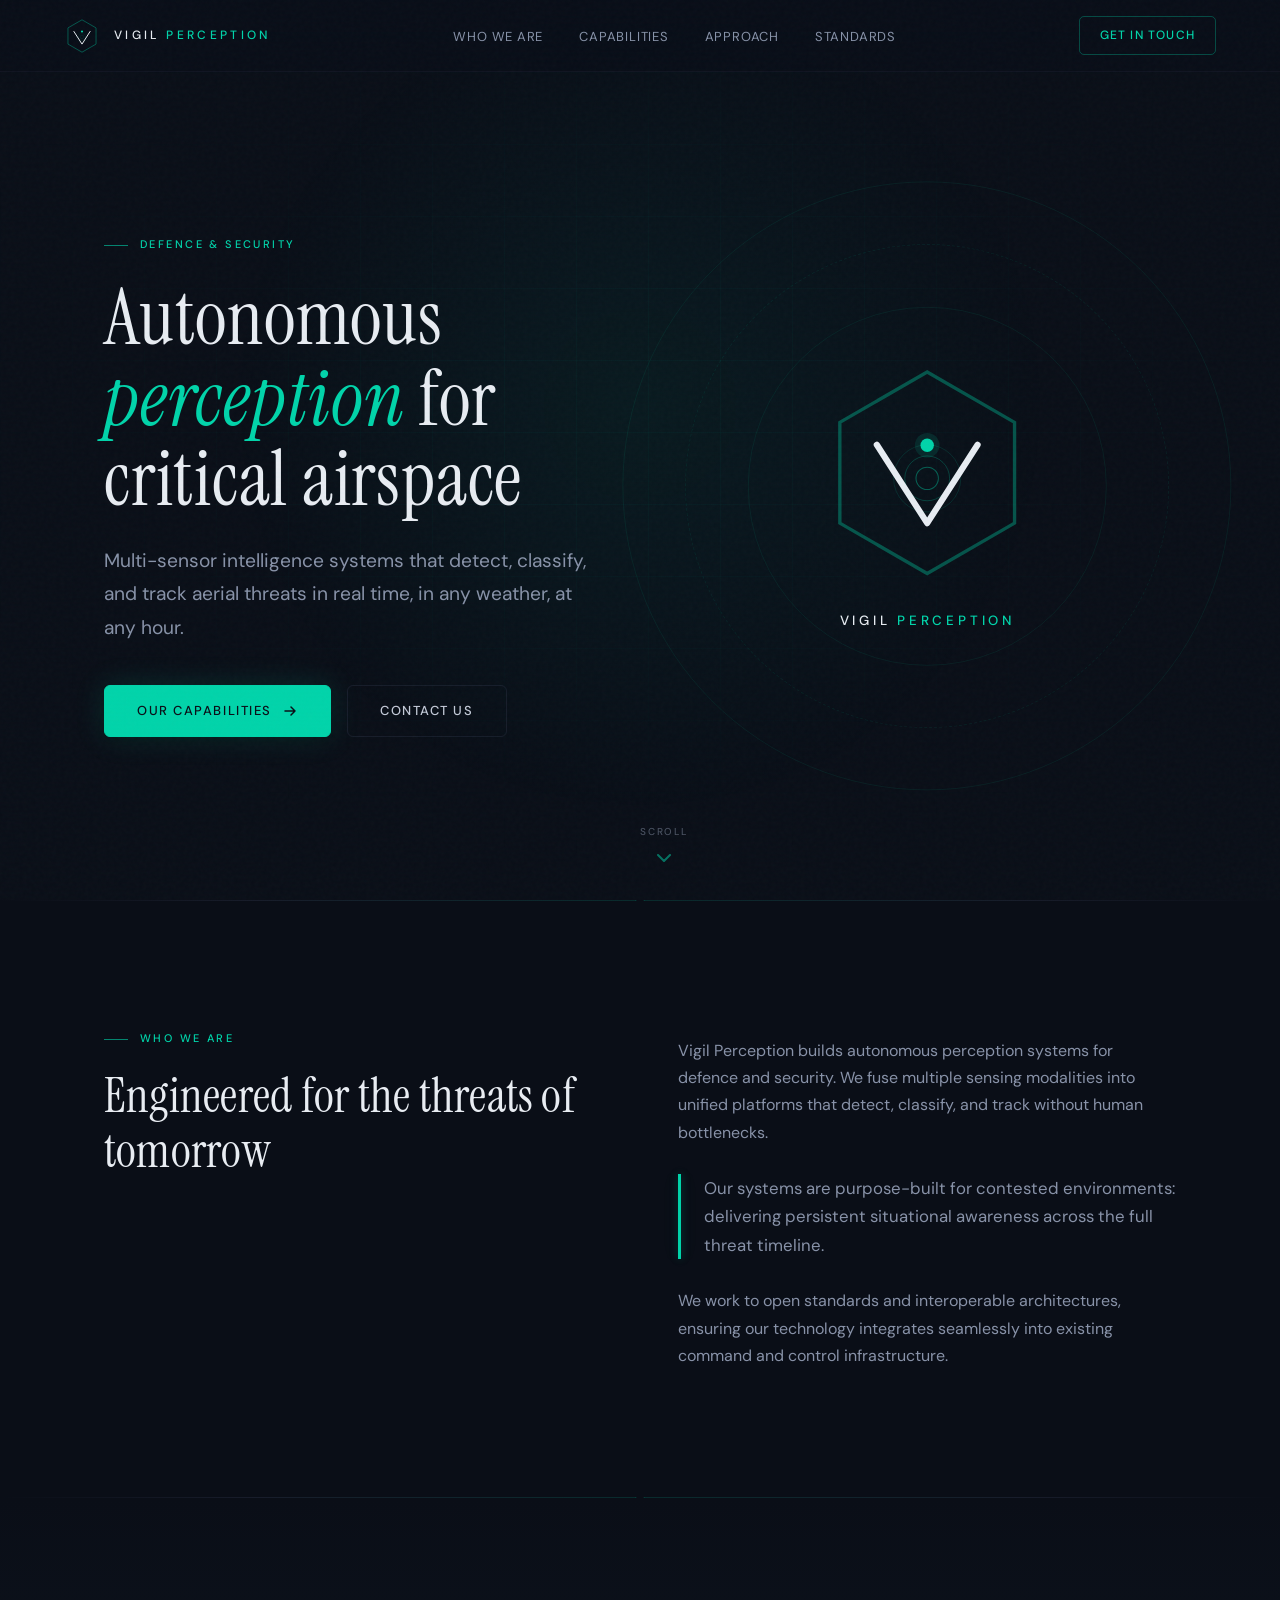
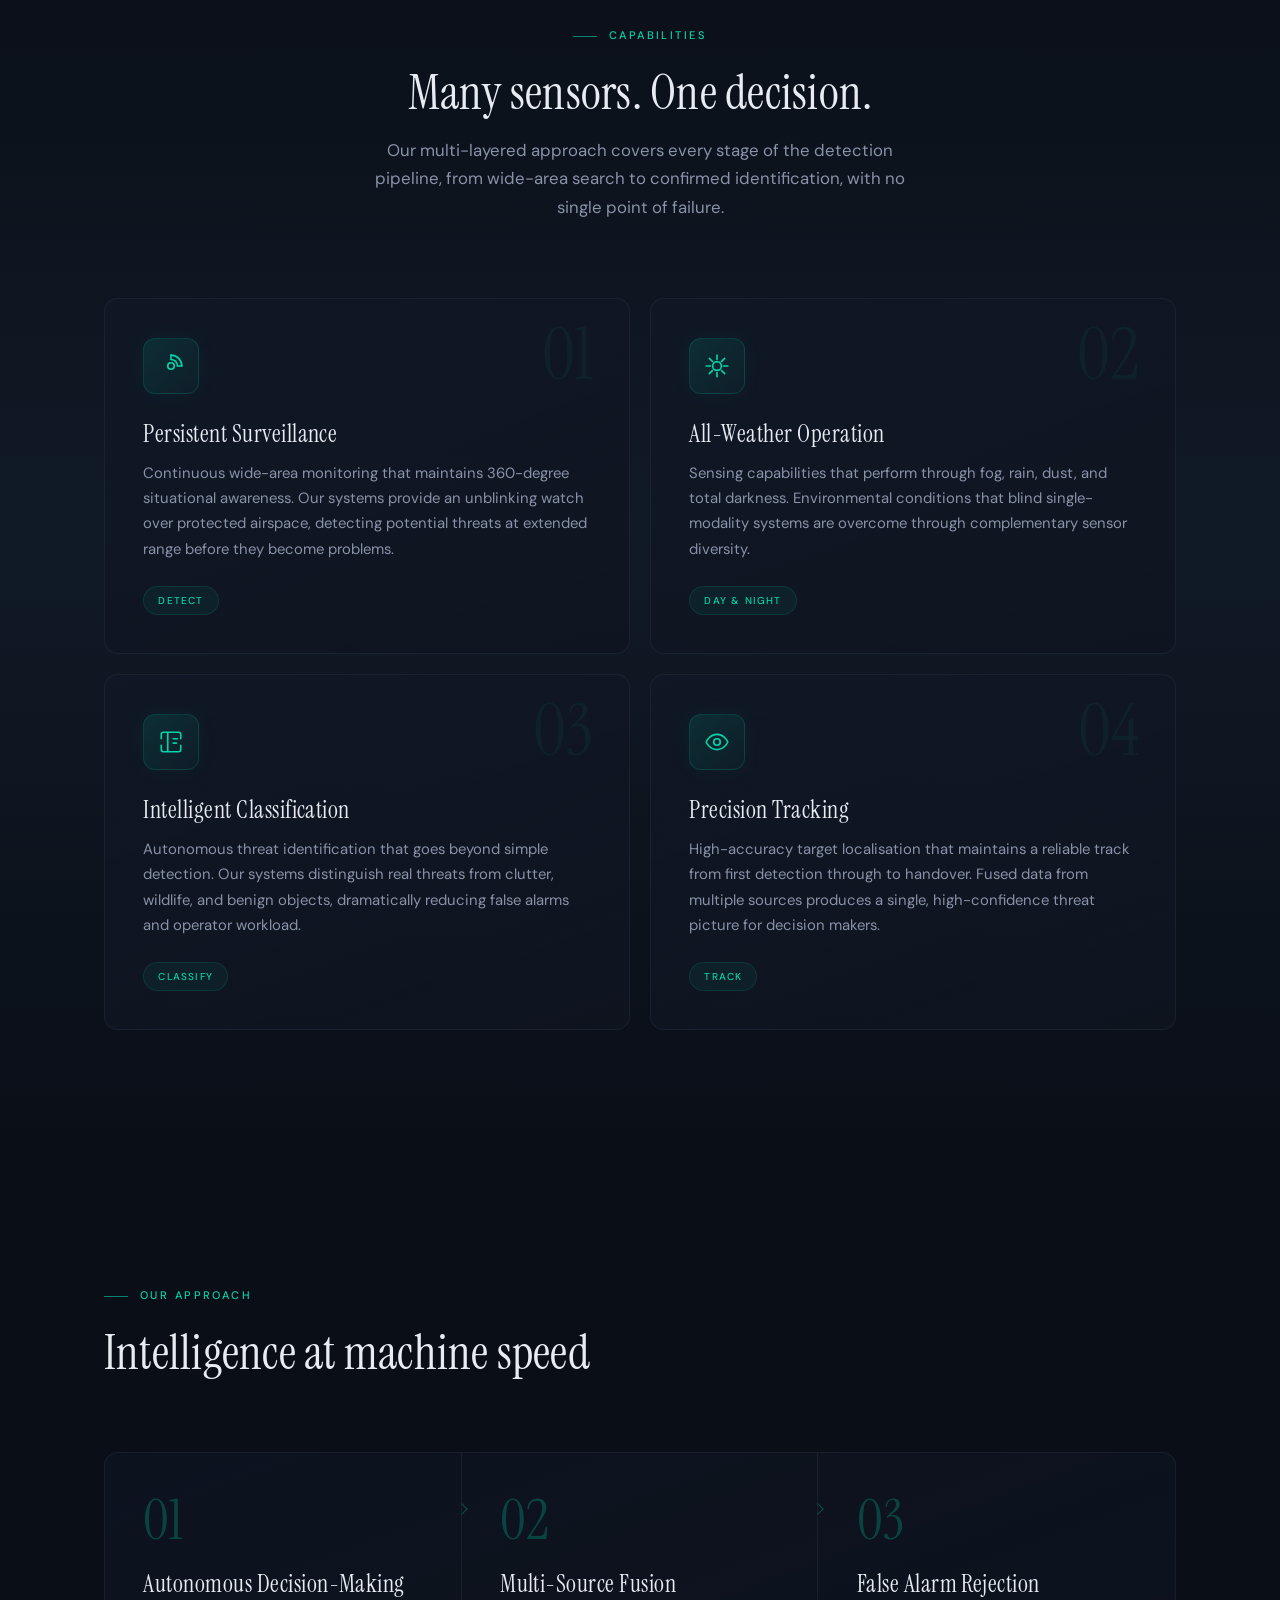
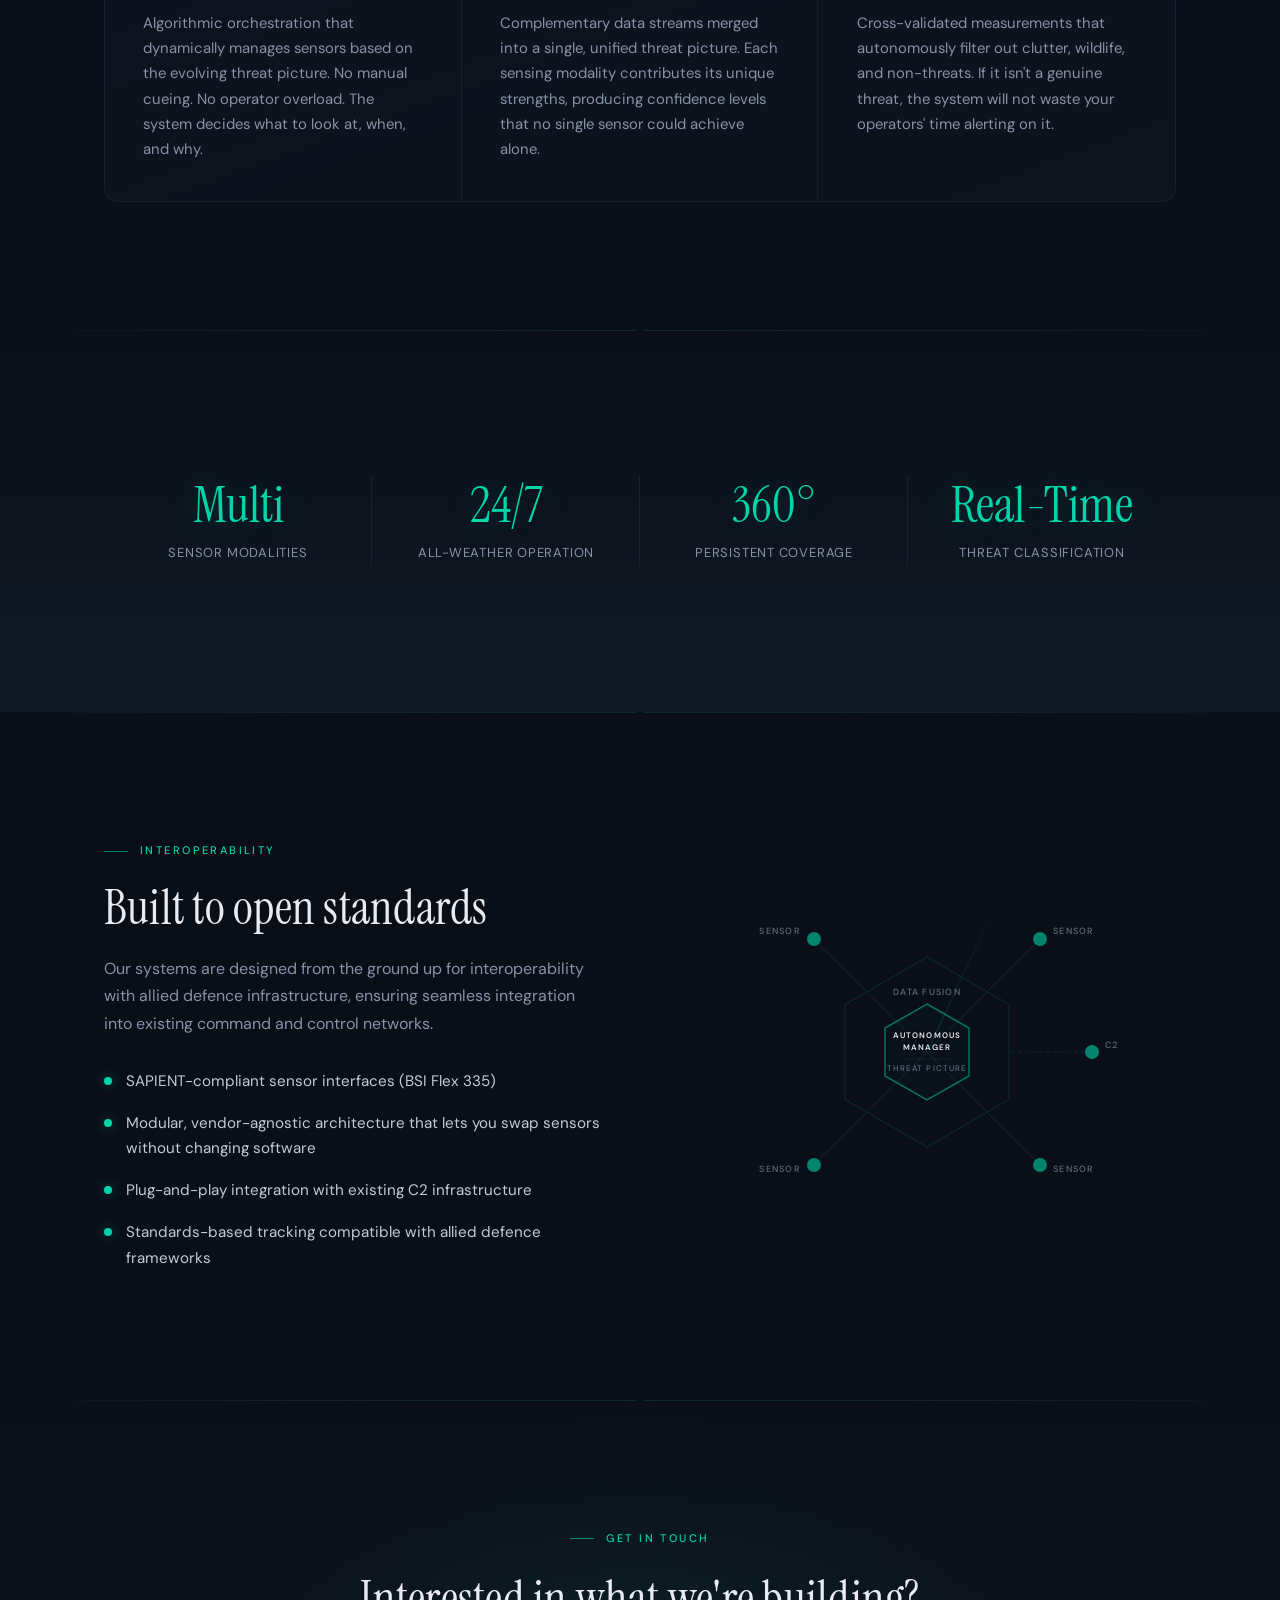
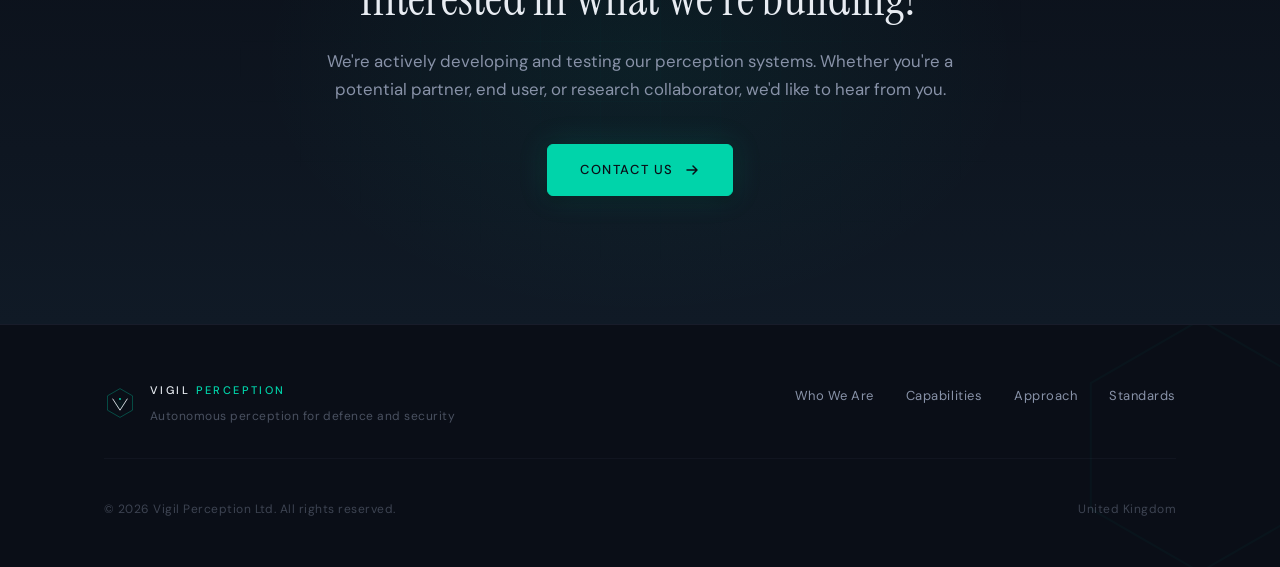
==== commit 672356e8: "Replace em dashes with hyphens in page title and meta tags" ====
--- a/index.html
+++ b/index.html
@@ -3,7 +3,7 @@
 <head>
   <meta charset="UTF-8">
   <meta name="viewport" content="width=device-width, initial-scale=1.0">
-  <title>Vigil Perception — Autonomous Perception for Defence & Security</title>
+  <title>Vigil Perception - Autonomous Perception for Defence & Security</title>
   <meta name="description" content="Multi-sensor autonomous perception systems for defence and security. Threat detection, classification, and decision support.">
   <meta name="theme-color" content="#0a0e17">
   <link rel="icon" href="/favicon.svg" type="image/svg+xml">
@@ -13,13 +13,13 @@
   <link rel="manifest" href="/site.webmanifest">
   <meta property="og:type" content="website">
   <meta property="og:url" content="https://vigil-perception.co.uk/">
-  <meta property="og:title" content="Vigil Perception — Autonomous Perception for Defence & Security">
+  <meta property="og:title" content="Vigil Perception - Autonomous Perception for Defence & Security">
   <meta property="og:description" content="Multi-sensor autonomous perception systems for defence and security.">
   <meta property="og:image" content="https://vigil-perception.co.uk/og-image-1200x630.png">
   <meta property="og:image:width" content="1200">
   <meta property="og:image:height" content="630">
   <meta name="twitter:card" content="summary_large_image">
-  <meta name="twitter:title" content="Vigil Perception — Autonomous Perception for Defence & Security">
+  <meta name="twitter:title" content="Vigil Perception - Autonomous Perception for Defence & Security">
   <meta name="twitter:description" content="Multi-sensor autonomous perception systems for defence and security.">
   <meta name="twitter:image" content="https://vigil-perception.co.uk/twitter-card-800x418.png">
   <link rel="canonical" href="https://vigil-perception.co.uk/">
--- a/style.min.css
+++ b/style.min.css
@@ -1 +1 @@
-@keyframes glow-pulse{0%,to{opacity:.4;border-color:rgba(0,212,170,.06)}50%{opacity:1;border-color:rgba(0,212,170,.18)}}@keyframes scroll-bob{0%,to{transform:translateY(0);opacity:.5}50%{transform:translateY(5px);opacity:.8}}@keyframes highlight-glow{0%,to{box-shadow:0 0 6px rgba(0,212,170,.3),0 0 16px rgba(0,212,170,.1)}50%{box-shadow:0 0 12px rgba(0,212,170,.6),0 0 30px rgba(0,212,170,.2)}}@keyframes cta-glow{0%,to{box-shadow:0 0 30px rgba(0,212,170,.15),0 4px 12px rgba(0,0,0,.3)}50%{box-shadow:0 0 50px rgba(0,212,170,.3),0 0 80px rgba(0,212,170,.1),0 4px 12px rgba(0,0,0,.3)}}@keyframes hero-in{to{opacity:1;transform:translateY(0)}}@keyframes logo-in{0%{opacity:0;transform:scale(.9)}to{opacity:1;transform:scale(1)}}:root{--midnight:#0a0e17;--midnight-lighter:#101a26;--midnight-card:#111827;--cyan:#00d4aa;--cyan-dim:rgba(0,212,170,0.15);--cyan-glow:rgba(0,212,170,0.08);--bone:#e8ecf2;--silver:#8892a8;--ghost:#c4cad8;--border:rgba(45,51,72,0.4);--border-hover:rgba(0,212,170,0.3)}*,::after,::before{margin:0;padding:0;box-sizing:border-box}body,html{overflow-x:hidden}html{scroll-behavior:smooth;-webkit-font-smoothing:antialiased;-moz-osx-font-smoothing:grayscale}body{background:var(--midnight);color:var(--ghost);font-family:"DM Sans",sans-serif;font-weight:400;font-size:16px;line-height:1.7}::selection{background:rgba(0,212,170,.25);color:var(--bone)}::-moz-selection{background:rgba(0,212,170,.25);color:var(--bone)}::-webkit-scrollbar{width:8px}::-webkit-scrollbar-track{background:var(--midnight)}::-webkit-scrollbar-thumb{background:rgba(0,212,170,.2);border-radius:4px}::-webkit-scrollbar-thumb:hover{background:rgba(0,212,170,.35)}@supports (scrollbar-color:auto){html{scrollbar-color:rgba(0,212,170,.2) var(--midnight);scrollbar-width:thin}}.noise,.scan-lines{position:fixed;inset:0;pointer-events:none}.noise{z-index:9999;background-image:url("data:image/svg+xml,%3Csvg viewBox='0 0 256 256' xmlns='http://www.w3.org/2000/svg'%3E%3Cfilter id='n'%3E%3CfeTurbulence type='fractalNoise' baseFrequency='0.85' numOctaves='4' stitchTiles='stitch'/%3E%3C/filter%3E%3Crect width='100%25' height='100%25' filter='url(%23n)' opacity='0.025'/%3E%3C/svg%3E")}.scan-lines{z-index:9998;background:repeating-linear-gradient(0deg,transparent,transparent 2px,rgba(0,212,170,.008) 2px,rgba(0,212,170,.008) 4px)}h1,h2,h3{font-family:"Instrument Serif",serif;font-weight:400;color:var(--bone)}h1{font-size:clamp(2.8rem,6vw,5rem);line-height:1.05;letter-spacing:-.02em}h2{font-size:clamp(2rem,4vw,3rem);line-height:1.15;letter-spacing:-.01em}h3{font-size:clamp(1.25rem,2vw,1.5rem);line-height:1.3}.label{font-family:"DM Sans",sans-serif;font-weight:500;font-size:11px;letter-spacing:.22em;text-transform:uppercase;color:var(--cyan)}.label::before{content:"";display:inline-block;width:24px;height:1px;background:var(--cyan);margin-right:12px;vertical-align:middle;opacity:.6}p.body-lg{font-size:clamp(1.05rem,1.5vw,1.2rem);line-height:1.75;color:var(--silver);max-width:580px}.container{max-width:1200px;margin:0 auto;padding:0 clamp(24px,5vw,64px)}section{position:relative;scroll-margin-top:80px}.btn{display:inline-flex;align-items:center;gap:10px;font-family:"DM Sans",sans-serif;font-weight:500;font-size:13px;letter-spacing:.12em;text-transform:uppercase;text-decoration:none;padding:14px 32px;border-radius:6px;cursor:pointer;transition:transform .25s cubic-bezier(.34,1.56,.64,1),background .3s ease,border-color .3s ease,box-shadow .3s ease}.btn:active{transform:scale(.97)}.btn:focus-visible{outline:2px solid var(--cyan);outline-offset:3px}.btn-primary{background:var(--cyan);color:var(--midnight);border:1px solid var(--cyan);box-shadow:0 0 30px rgba(0,212,170,.15),0 4px 12px rgba(0,0,0,.3)}.btn-primary:hover{background:#00e8bb;box-shadow:0 0 50px rgba(0,212,170,.25),0 6px 20px rgba(0,0,0,.3);transform:translateY(-1px)}.btn-ghost{background:0 0;color:var(--ghost);border:1px solid var(--border)}.btn-ghost:hover{border-color:var(--border-hover);background:rgba(0,212,170,.04);transform:translateY(-1px)}.btn-arrow{transition:transform .25s ease}.btn:hover .btn-arrow{transform:translateX(3px)}nav{position:fixed;top:0;left:0;right:0;z-index:1000;padding:0 clamp(24px,5vw,64px);height:72px;display:flex;align-items:center;justify-content:space-between;background:rgba(10,14,23,.75);backdrop-filter:blur(20px) saturate(1.4);-webkit-backdrop-filter:blur(20px) saturate(1.4);border-bottom:1px solid rgba(45,51,72,.2);transition:background .3s ease,border-color .35s ease}nav.scrolled{background:rgba(10,14,23,.92);border-bottom-color:var(--border)}.nav-links a::after,.nav-progress{position:absolute;left:0;height:1px;background:var(--cyan)}.nav-progress{bottom:0;box-shadow:0 0 8px rgba(0,212,170,.4);width:0%;transition:none}.nav-logo{display:flex;align-items:center;gap:14px;text-decoration:none}.nav-logo img{width:36px;height:36px;transition:filter .3s ease}.nav-logo:hover img{filter:drop-shadow(0 0 6px rgba(0,212,170,.4))}.nav-links a,.nav-wordmark{font-family:"DM Sans",sans-serif;font-weight:500;font-size:12px;letter-spacing:.28em;text-transform:uppercase}.btn-ghost:hover,.nav-links a.active,.nav-links a:hover,.nav-wordmark .v{color:var(--bone)}.nav-wordmark .p{color:var(--cyan)}.nav-links{display:flex;align-items:center;gap:36px;list-style:none}.nav-links a{font-weight:400;font-size:13px;letter-spacing:.06em;color:var(--silver);text-decoration:none;transition:color .25s ease;position:relative}.nav-links a::after{content:"";bottom:-4px;width:0;transition:width .3s ease}.nav-links a.active::after,.nav-links a:hover::after{width:100%}.nav-links a:focus-visible{outline:1px solid var(--cyan);outline-offset:4px;border-radius:2px}.nav-cta{font-family:"DM Sans",sans-serif;font-weight:500;font-size:12px;letter-spacing:.1em;text-transform:uppercase;text-decoration:none;color:var(--cyan);border:1px solid rgba(0,212,170,.3);padding:8px 20px;border-radius:5px;transition:background .25s ease,border-color .25s ease}.nav-cta:hover{background:rgba(0,212,170,.08);border-color:rgba(0,212,170,.5)}.nav-cta:focus-visible{outline:2px solid var(--cyan);outline-offset:3px}.nav-toggle{display:none;background:0 0;border:0;cursor:pointer;padding:8px}.nav-toggle span{display:block;width:22px;height:2px;background:var(--ghost);transition:transform .3s ease,opacity .3s ease}.nav-toggle span:nth-child(1),.nav-toggle span:nth-child(2){margin:0 0 5px}.nav-toggle span:nth-child(3){margin:0}.nav-toggle.open span:nth-child(1){transform:translateY(7px) rotate(45deg)}.nav-toggle.open span:nth-child(2){opacity:0;transform:scaleX(0)}.nav-toggle.open span:nth-child(3){transform:translateY(-7px) rotate(-45deg)}@media (max-width:768px){.nav-cta,.nav-links{display:none}.nav-toggle{display:block}.nav-links.open{display:flex;flex-direction:column;align-items:flex-start;position:absolute;top:72px;left:0;right:0;background:rgba(10,14,23,.97);backdrop-filter:blur(20px);padding:32px clamp(24px,5vw,64px) 80px;gap:24px;border-bottom:1px solid var(--border)}.nav-links.open+.nav-cta{display:inline-flex;position:absolute;z-index:1001;top:308px;left:clamp(24px,5vw,64px)}}.hero{min-height:100vh;display:flex;align-items:center;padding-top:72px;position:relative;overflow:hidden}.hero-bg{position:absolute;inset:0;z-index:0}.hero-glow,.hero-grid{position:absolute;pointer-events:none;will-change:transform}.hero-glow{top:50%;left:50%;transform:translate(-50%,-55%);width:900px;height:900px;background:radial-gradient(ellipse,rgba(0,212,170,.06)0,transparent 65%)}.hero-grid{inset:0;background-image:linear-gradient(rgba(0,212,170,.03) 1px,transparent 1px),linear-gradient(90deg,rgba(0,212,170,.03) 1px,transparent 1px);background-size:72px 72px;mask-image:radial-gradient(ellipse 80% 70%at 50% 45%,#000 15%,transparent 75%);-webkit-mask-image:radial-gradient(ellipse 80% 70%at 50% 45%,#000 15%,transparent 75%)}.hero-inner{position:relative;z-index:1;display:grid;grid-template-columns:1fr 1fr;gap:clamp(40px,6vw,80px);align-items:center;width:100%}.hero-text{max-width:560px}.hero-text .label,.hero-text h1{margin-bottom:24px}.hero-text h1 em{font-family:"Instrument Serif",serif;font-style:italic;color:var(--cyan)}.hero-text p{margin-bottom:40px}.hero-actions{display:flex;gap:16px;flex-wrap:wrap}.hero-logo{display:flex;align-items:center;justify-content:center}.hero-logo-container{position:relative;width:clamp(280px,28vw,420px);height:clamp(280px,28vw,420px)}.logo-glow{position:absolute;top:50%;left:50%;transform:translate(-50%,-50%);border-radius:50%;border:1px solid rgba(0,212,170,.08);animation:glow-pulse 6s ease-in-out infinite}.logo-glow:nth-child(1){width:100%;height:100%;animation-delay:0s}.logo-glow:nth-child(2){width:135%;height:135%;animation-delay:2s;border-style:dashed}.logo-glow:nth-child(3){width:170%;height:170%;animation-delay:4s}.hero-logo svg{position:relative;z-index:2;width:100%;height:100%}.scroll-hint{position:absolute;bottom:32px;left:50%;transform:translateX(-50%);display:flex;flex-direction:column;align-items:center;gap:8px;opacity:0;animation:hero-in .9s cubic-bezier(.16,1,.3,1) 1.1s forwards;transition:opacity .4s ease;z-index:2}.scroll-hint.hidden{opacity:0;pointer-events:none}.scroll-hint-label{font-family:"DM Sans",sans-serif;font-size:10px;font-weight:500;letter-spacing:.18em;text-transform:uppercase;color:var(--silver);opacity:.5}.scroll-hint-chevron{width:20px;height:20px;stroke:var(--cyan);fill:none;stroke-width:2;stroke-linecap:round;stroke-linejoin:round;animation:scroll-bob 2s ease-in-out infinite;opacity:.5}@media (max-width:900px){.hero{padding-bottom:60px}.hero-inner{grid-template-columns:1fr;text-align:center}.hero-text{max-width:100%;margin:0 auto}.hero-text p{margin-left:auto;margin-right:auto}.hero-actions{flex-direction:column;align-items:stretch}.hero-actions .btn{justify-content:center}.hero-logo{order:-1}.hero-logo-container{width:240px;height:240px}.scroll-hint{display:none}}.divider{height:1px;border:0;background:linear-gradient(90deg,transparent 0%,var(--border) 20%,rgba(0,212,170,.15) 50%,var(--border) 80%,transparent 100%);margin:0;position:relative}.divider::after{content:"";position:absolute;top:50%;left:50%;width:8px;height:8px;background:var(--midnight);border:1px solid rgba(0,212,170,.25);transform:translate(-50%,-50%) rotate(45deg)}.mission{padding:clamp(80px,10vw,140px)0}.mission-inner{display:grid;grid-template-columns:1fr 1fr;gap:clamp(40px,6vw,100px);align-items:start}.approach-header .label,.capabilities-header .label,.mission-left .label,.mission-right p{margin-bottom:20px}.mission-left h2{margin-bottom:0}.mission-right{padding-top:8px}.mission-right p{color:var(--silver)}.mission-right p:last-child{margin-bottom:0}.mission-highlight{border-left:2px solid var(--cyan);padding-left:24px;margin:28px 0;color:var(--ghost);font-size:1.05rem;position:relative}.mission-highlight::before{content:"";position:absolute;top:0;left:-1px;width:2px;height:100%;background:var(--cyan);box-shadow:0 0 8px rgba(0,212,170,.4),0 0 20px rgba(0,212,170,.15);animation:highlight-glow 3s ease-in-out infinite}@media (max-width:768px){.mission-inner{grid-template-columns:1fr}}.capabilities{padding:clamp(80px,10vw,140px)0;background:linear-gradient(180deg,var(--midnight) 0%,var(--midnight-lighter) 50%,var(--midnight) 100%)}.capabilities-header{text-align:center;margin-bottom:clamp(48px,6vw,80px)}.capabilities-header h2{margin-bottom:16px}.capabilities-header p{color:var(--silver);max-width:560px;margin:0 auto;font-size:1.05rem}.cap-grid{display:grid;grid-template-columns:repeat(2,1fr);gap:20px}.cap-card{position:relative;background:linear-gradient(160deg,rgba(17,24,39,.7)0,rgba(15,21,32,.9) 100%);border:1px solid var(--border);border-radius:14px;padding:clamp(32px,3vw,44px);overflow:hidden;transition:border-color .4s ease,transform .3s cubic-bezier(.34,1.56,.64,1)}.cap-card::before{content:"";position:absolute;top:0;left:0;right:0;height:1px;background:linear-gradient(90deg,transparent,rgba(0,212,170,.2),transparent);opacity:0;transition:opacity .4s ease}.cap-card::after{font-family:"Instrument Serif",serif;font-size:4.5rem;line-height:1;color:var(--cyan);opacity:.06;position:absolute;top:20px;right:clamp(24px,3vw,36px);pointer-events:none}.cap-card:nth-child(1)::after{content:"01"}.cap-card:nth-child(2)::after{content:"02"}.cap-card:nth-child(3)::after{content:"03"}.cap-card:nth-child(4)::after{content:"04"}.cap-icon{width:56px;height:56px;display:flex;align-items:center;justify-content:center;margin-bottom:24px;background:linear-gradient(135deg,rgba(0,212,170,.12)0,rgba(0,212,170,.04) 100%);border-radius:12px;border:1px solid rgba(0,212,170,.15);box-shadow:0 0 20px rgba(0,212,170,.06);transform:scale(.7);opacity:0;transition:transform .5s cubic-bezier(.34,1.56,.64,1),opacity .4s ease}.cap-icon svg{width:26px;height:26px;stroke:var(--cyan);fill:none;stroke-width:1.5;stroke-linecap:round;stroke-linejoin:round}.reveal.visible .cap-icon{transform:scale(1);opacity:1}.reveal-delay-1.visible .cap-icon{transition-delay:.15s}.reveal-delay-2.visible .cap-icon{transition-delay:.25s}.reveal-delay-3.visible .cap-icon{transition-delay:.35s}.reveal-delay-4.visible .cap-icon{transition-delay:.45s}.approach-item h3,.cap-card h3{margin-bottom:12px}.cap-card p{color:var(--silver);font-size:.93rem;line-height:1.7}.cap-tag{display:inline-block;margin-top:24px;font-family:"DM Sans",sans-serif;font-weight:500;font-size:10px;letter-spacing:.12em;text-transform:uppercase;color:var(--cyan);background:rgba(0,212,170,.06);border:1px solid rgba(0,212,170,.12);padding:5px 14px;border-radius:100px}@media (max-width:768px){.cap-grid{grid-template-columns:1fr}}.approach{padding:clamp(80px,10vw,140px)0}.approach-header{margin-bottom:clamp(48px,6vw,72px)}.approach-header h2{max-width:600px}.approach-grid{display:grid;grid-template-columns:repeat(3,1fr);gap:0;border:1px solid var(--border);border-radius:14px;overflow:hidden;background:linear-gradient(160deg,rgba(17,24,39,.5)0,rgba(15,21,32,.7) 100%)}.approach-item{padding:clamp(32px,3vw,48px);border-right:1px solid var(--border);position:relative}.approach-item:last-child{border-right:none}.approach-item:not(:last-child)::after{content:"";position:absolute;right:-5px;top:clamp(52px,4vw,72px);width:8px;height:8px;border-right:1.5px solid var(--cyan);border-bottom:1.5px solid var(--cyan);transform:rotate(-45deg);opacity:.3;z-index:1}.approach-num{font-family:"Instrument Serif",serif;font-size:3.5rem;line-height:1;color:var(--cyan);opacity:.25;margin-bottom:20px}.approach-item p{color:var(--silver);font-size:.93rem}@media (max-width:900px){.approach-grid{grid-template-columns:1fr}.approach-item{border-right:none;border-bottom:1px solid var(--border)}.approach-item:last-child{border-bottom:none}.approach-item:not(:last-child)::after{right:auto;left:clamp(32px,3vw,48px);top:auto;bottom:-5px;transform:rotate(45deg)}}.stats{padding:clamp(60px,8vw,100px)0;background:linear-gradient(180deg,var(--midnight) 0%,var(--midnight-lighter) 100%)}.stats-grid{display:grid;grid-template-columns:repeat(4,1fr);gap:0}.stat{text-align:center;padding:clamp(28px,4vw,48px) 20px;position:relative}.stat::after{content:"";position:absolute;top:25%;right:0;width:1px;height:50%;background:var(--border)}.stat:last-child::after{display:none}.stat-val{font-family:"Instrument Serif",serif;font-size:clamp(2.5rem,4vw,3.5rem);line-height:1;color:var(--cyan);margin-bottom:12px;text-shadow:0 0 30px rgba(0,212,170,.25)}.stat-label{font-family:"DM Sans",sans-serif;font-weight:400;font-size:13px;letter-spacing:.06em;color:var(--silver);text-transform:uppercase}@media (max-width:768px){.stats-grid{grid-template-columns:repeat(2,1fr)}.stat:nth-child(2)::after,.stat:nth-child(4)::after{display:none}.stat:nth-child(1)::after,.stat:nth-child(3)::after{display:block}}.stat-label,.stat-val{opacity:0;transform:translateY(12px);transition:opacity .7s ease,transform .7s cubic-bezier(.16,1,.3,1)}.stat.in-view .stat-label,.stat.in-view .stat-val{opacity:1;transform:translateY(0)}.stat.in-view .stat-label{transition-delay:.15s}.stat:nth-child(2).in-view .stat-val{transition-delay:.12s}.stat:nth-child(2).in-view .stat-label{transition-delay:.27s}.stat:nth-child(3).in-view .stat-val{transition-delay:.24s}.stat:nth-child(3).in-view .stat-label{transition-delay:.39s}.stat:nth-child(4).in-view .stat-val{transition-delay:.36s}.stat:nth-child(4).in-view .stat-label{transition-delay:.51s}@media (max-width:480px){.stats-grid{grid-template-columns:1fr 1fr}}.standards{padding:clamp(80px,10vw,140px)0}.standards-inner{display:grid;grid-template-columns:1fr 1fr;gap:clamp(40px,6vw,100px);align-items:center}.cta-inner h2,.standards-left .label,.standards-left h2,.standards-left p{margin-bottom:20px}.standards-left p{color:var(--silver)}.standards-list{list-style:none;padding:0;display:flex;flex-direction:column;gap:16px;margin-top:32px}.standards-list li{display:flex;align-items:flex-start;gap:14px;color:var(--ghost);font-size:.95rem;opacity:0;transform:translateX(-12px);transition:opacity .5s ease,transform .5s cubic-bezier(.16,1,.3,1)}.standards-list li::before{content:"";flex-shrink:0;width:8px;height:8px;margin-top:8px;border-radius:50%;background:var(--cyan);box-shadow:0 0 12px rgba(0,212,170,.4)}.standards-left.visible .standards-list li{opacity:1;transform:translateX(0)}.standards-left.visible .standards-list li:nth-child(1){transition-delay:.3s}.standards-left.visible .standards-list li:nth-child(2){transition-delay:.45s}.standards-left.visible .standards-list li:nth-child(3){transition-delay:.6s}.standards-left.visible .standards-list li:nth-child(4){transition-delay:.75s}.standards-visual{display:flex;align-items:center;justify-content:center}.standards-diagram{width:100%;max-width:420px;aspect-ratio:1;position:relative}.ring-diagram{position:absolute;inset:0}.ring-diagram circle{fill:none;stroke:var(--cyan)}.footer-brand-text span,.ring-label{font-family:"DM Sans",sans-serif;font-weight:500;font-size:11px;text-transform:uppercase}.ring-label{letter-spacing:.14em;fill:var(--silver)}.ring-label-bright{fill:var(--bone);font-weight:600}@media (max-width:768px){.standards-inner{grid-template-columns:1fr}.standards-visual{order:-1}.standards-diagram{max-width:300px}}.cta-section{padding:clamp(80px,10vw,140px)0;background:linear-gradient(180deg,var(--midnight) 0%,var(--midnight-lighter) 100%);position:relative}.cta-section::before{top:50%;left:50%;transform:translate(-50%,-50%);width:900px;height:600px;background:radial-gradient(ellipse,rgba(0,212,170,.06)0,transparent 60%)}.cta-section::after,.cta-section::before,footer::before{content:"";position:absolute;pointer-events:none}.cta-section::after{inset:0;background-image:linear-gradient(rgba(0,212,170,.015) 1px,transparent 1px),linear-gradient(90deg,rgba(0,212,170,.015) 1px,transparent 1px);background-size:60px 60px;mask-image:radial-gradient(ellipse 50% 60%at 50% 50%,#000 10%,transparent 70%);-webkit-mask-image:radial-gradient(ellipse 50% 60%at 50% 50%,#000 10%,transparent 70%)}.cta-inner{position:relative;z-index:1;text-align:center;max-width:640px;margin:0 auto}.cta-inner .label{margin-bottom:24px}.cta-inner p{color:var(--silver);font-size:1.05rem;margin-bottom:40px}.cta-actions,.footer-top{display:flex;gap:16px;justify-content:center;flex-wrap:wrap}.cta-actions .btn-primary{animation:cta-glow 3s ease-in-out infinite}footer{padding:56px 0 48px;border-top:1px solid var(--border);position:relative;overflow:hidden}footer::before{right:-60px;top:50%;transform:translateY(-50%);width:280px;height:280px;background-image:url("data:image/svg+xml,%3Csvg viewBox='-100 -100 200 200' xmlns='http://www.w3.org/2000/svg'%3E%3Cpath d='M0 -90 L78 -45 L78 45 L0 90 L-78 45 L-78 -45 Z' stroke='%2300d4aa' stroke-width='1.5' fill='none' opacity='1'/%3E%3C/svg%3E");background-size:contain;background-repeat:no-repeat;opacity:.03}.footer-top{justify-content:space-between;align-items:flex-start;gap:40px;margin-bottom:40px;padding-bottom:32px;border-bottom:1px solid rgba(45,51,72,.2)}.footer-brand{display:flex;align-items:center;gap:14px}.footer-brand img{width:32px;height:32px;opacity:.6}.footer-brand-text>span{display:block;letter-spacing:.22em}.footer-brand-text .v{color:var(--bone)}.footer-brand-text .p{color:var(--cyan)}.footer-brand-text .footer-tagline,.footer-nav a{font-weight:400;letter-spacing:.04em;color:var(--silver)}.footer-brand-text .footer-tagline{font-size:12px;text-transform:none;opacity:.5;margin-top:6px}.footer-nav{display:flex;gap:32px;list-style:none;flex-wrap:wrap}.footer-nav a{font-family:"DM Sans",sans-serif;font-size:13px;text-decoration:none;transition:color .25s ease}.footer-nav a:hover{color:var(--bone)}.footer-bottom{display:flex;justify-content:space-between;align-items:center;flex-wrap:wrap;gap:16px}.footer-copy,.footer-location{font-size:12px;color:var(--silver);opacity:.4;letter-spacing:.04em}@media (max-width:768px){.footer-top{align-items:center;text-align:center}.footer-brand,.footer-top{flex-direction:column}.footer-bottom,.footer-nav{flex-direction:column;align-items:center}.footer-nav{gap:20px}.footer-bottom{text-align:center}}.back-to-top{position:fixed;bottom:32px;right:32px;z-index:999;width:44px;height:44px;border-radius:10px;border:1px solid var(--border);background:rgba(10,14,23,.85);backdrop-filter:blur(12px);-webkit-backdrop-filter:blur(12px);cursor:pointer;display:flex;align-items:center;justify-content:center;opacity:0;transform:translateY(12px);pointer-events:none;transition:opacity .4s ease,transform .4s ease,border-color .3s ease,background .3s ease}.back-to-top.visible{opacity:1;transform:translateY(0);pointer-events:auto}.back-to-top:hover{border-color:var(--border-hover);background:rgba(0,212,170,.06)}.back-to-top svg{width:18px;height:18px;stroke:var(--silver);transition:stroke .3s ease}.back-to-top:hover svg{stroke:var(--cyan)}@media (max-width:768px){.back-to-top{bottom:20px;right:20px;width:40px;height:40px}}.reveal{opacity:0;transform:translateY(30px);transition:opacity .8s cubic-bezier(.16,1,.3,1),transform .8s cubic-bezier(.16,1,.3,1)}.reveal.visible{opacity:1;transform:translateY(0)}.reveal-delay-1{transition-delay:.1s}.reveal-delay-2{transition-delay:.2s}.reveal-delay-3{transition-delay:.3s}.reveal-delay-4{transition-delay:.4s}.hero-actions,.hero-text .label,.hero-text h1,.hero-text p{opacity:0;transform:translateY(25px);animation:hero-in .9s cubic-bezier(.16,1,.3,1) forwards}.hero-text .label{animation-delay:.3s}.hero-text h1{animation-delay:.45s}.hero-text p{animation-delay:.6s}.hero-actions{animation-delay:.75s}.hero-logo-container{opacity:0;animation:logo-in 1.2s cubic-bezier(.16,1,.3,1) .2s forwards}@media (prefers-reduced-motion:reduce){*,::after,::before{animation-duration:.01ms!important;animation-iteration-count:1!important;transition-duration:.01ms!important}html{scroll-behavior:auto}.hero-actions,.hero-text .label,.hero-text h1,.hero-text p,.reveal,.standards-list li,.stat-label,.stat-val{opacity:1;transform:none}.hero-logo-container,.scroll-hint{opacity:1}.scroll-hint-chevron{animation:none;opacity:.5}.logo-glow{opacity:.6}.logo-glow,.mission-highlight::before{animation:none}.cap-icon{transform:none;opacity:1}}+@keyframes glow-pulse{0%,to{opacity:.4;border-color:rgba(0,212,170,.06)}50%{opacity:1;border-color:rgba(0,212,170,.18)}}@keyframes scroll-bob{0%,to{transform:translateY(0);opacity:.5}50%{transform:translateY(5px);opacity:.8}}@keyframes highlight-glow{0%,to{box-shadow:0 0 6px rgba(0,212,170,.3),0 0 16px rgba(0,212,170,.1)}50%{box-shadow:0 0 12px rgba(0,212,170,.6),0 0 30px rgba(0,212,170,.2)}}@keyframes cta-glow{0%,to{box-shadow:0 0 30px rgba(0,212,170,.15),0 4px 12px rgba(0,0,0,.3)}50%{box-shadow:0 0 50px rgba(0,212,170,.3),0 0 80px rgba(0,212,170,.1),0 4px 12px rgba(0,0,0,.3)}}@keyframes hero-in{to{opacity:1;transform:translateY(0)}}@keyframes logo-in{0%{opacity:0;transform:scale(.9)}to{opacity:1;transform:scale(1)}}:root{--midnight:#0a0e17;--midnight-lighter:#101a26;--midnight-card:#111827;--cyan:#00d4aa;--cyan-dim:rgba(0,212,170,0.15);--cyan-glow:rgba(0,212,170,0.08);--bone:#e8ecf2;--silver:#8892a8;--ghost:#c4cad8;--border:rgba(45,51,72,0.4);--border-hover:rgba(0,212,170,0.3)}*,::after,::before{margin:0;padding:0;box-sizing:border-box}body,html{overflow-x:hidden}html{scroll-behavior:smooth;-webkit-font-smoothing:antialiased;-moz-osx-font-smoothing:grayscale}body{background:var(--midnight);color:var(--ghost);font-family:"DM Sans",sans-serif;font-weight:400;font-size:16px;line-height:1.7}::selection{background:rgba(0,212,170,.25);color:var(--bone)}::-moz-selection{background:rgba(0,212,170,.25);color:var(--bone)}::-webkit-scrollbar{width:8px}::-webkit-scrollbar-track{background:var(--midnight)}::-webkit-scrollbar-thumb{background:rgba(0,212,170,.2);border-radius:4px}::-webkit-scrollbar-thumb:hover{background:rgba(0,212,170,.35)}@supports (scrollbar-color:auto){html{scrollbar-color:rgba(0,212,170,.2) var(--midnight);scrollbar-width:thin}}.noise,.scan-lines{position:fixed;inset:0;pointer-events:none}.noise{z-index:9999;background-image:url("data:image/svg+xml,%3Csvg viewBox='0 0 256 256' xmlns='http://www.w3.org/2000/svg'%3E%3Cfilter id='n'%3E%3CfeTurbulence type='fractalNoise' baseFrequency='0.85' numOctaves='4' stitchTiles='stitch'/%3E%3C/filter%3E%3Crect width='100%25' height='100%25' filter='url(%23n)' opacity='0.025'/%3E%3C/svg%3E")}.scan-lines{z-index:9998;background:repeating-linear-gradient(0deg,transparent,transparent 2px,rgba(0,212,170,.008) 2px,rgba(0,212,170,.008) 4px)}h1,h2,h3{font-family:"Instrument Serif",serif;font-weight:400;color:var(--bone)}h1{font-size:clamp(2.8rem,6vw,5rem);line-height:1.05;letter-spacing:.01em}h2{font-size:clamp(2rem,4vw,3rem);line-height:1.15;letter-spacing:.005em}h3{font-size:clamp(1.25rem,2vw,1.5rem);line-height:1.3;letter-spacing:.02em}.label{font-family:"DM Sans",sans-serif;font-weight:500;font-size:11px;letter-spacing:.22em;text-transform:uppercase;color:var(--cyan)}.label::before{content:"";display:inline-block;width:24px;height:1px;background:var(--cyan);margin-right:12px;vertical-align:middle;opacity:.6}p.body-lg{font-size:clamp(1.05rem,1.5vw,1.2rem);line-height:1.75;color:var(--silver);max-width:580px}.container{max-width:1200px;margin:0 auto;padding:0 clamp(24px,5vw,64px)}section{position:relative;scroll-margin-top:80px}.btn{display:inline-flex;align-items:center;gap:10px;font-family:"DM Sans",sans-serif;font-weight:500;font-size:13px;letter-spacing:.12em;text-transform:uppercase;text-decoration:none;padding:14px 32px;border-radius:6px;cursor:pointer;transition:transform .25s cubic-bezier(.34,1.56,.64,1),background .3s ease,border-color .3s ease,box-shadow .3s ease}.btn:active{transform:scale(.97)}.btn:focus-visible{outline:2px solid var(--cyan);outline-offset:3px}.btn-primary{background:var(--cyan);color:var(--midnight);border:1px solid var(--cyan);box-shadow:0 0 30px rgba(0,212,170,.15),0 4px 12px rgba(0,0,0,.3)}.btn-primary:hover{background:#00e8bb;box-shadow:0 0 50px rgba(0,212,170,.25),0 6px 20px rgba(0,0,0,.3);transform:translateY(-1px)}.btn-ghost{background:0 0;color:var(--ghost);border:1px solid var(--border)}.btn-ghost:hover{border-color:var(--border-hover);background:rgba(0,212,170,.04);transform:translateY(-1px)}.btn-arrow{transition:transform .25s ease}.btn:hover .btn-arrow{transform:translateX(3px)}nav{position:fixed;top:0;left:0;right:0;z-index:1000;padding:0 clamp(24px,5vw,64px);height:72px;display:flex;align-items:center;justify-content:space-between;background:rgba(10,14,23,.75);backdrop-filter:blur(20px) saturate(1.4);-webkit-backdrop-filter:blur(20px) saturate(1.4);border-bottom:1px solid rgba(45,51,72,.2);transition:background .3s ease,border-color .35s ease}nav.scrolled{background:rgba(10,14,23,.92);border-bottom-color:var(--border)}.nav-links a::after,.nav-progress{position:absolute;left:0;height:1px;background:var(--cyan)}.nav-progress{bottom:0;box-shadow:0 0 8px rgba(0,212,170,.4);width:0%;transition:none}.nav-logo{display:flex;align-items:center;gap:14px;text-decoration:none}.nav-logo img{width:36px;height:36px;transition:filter .3s ease}.nav-logo:hover img{filter:drop-shadow(0 0 6px rgba(0,212,170,.4))}.nav-links a,.nav-wordmark{font-family:"DM Sans",sans-serif;font-weight:500;font-size:12px;letter-spacing:.28em;text-transform:uppercase}.btn-ghost:hover,.nav-links a.active,.nav-links a:hover,.nav-wordmark .v{color:var(--bone)}.nav-wordmark .p{color:var(--cyan)}.nav-links{display:flex;align-items:center;gap:36px;list-style:none}.nav-links a{font-weight:400;font-size:13px;letter-spacing:.06em;color:var(--silver);text-decoration:none;transition:color .25s ease;position:relative}.nav-links a::after{content:"";bottom:-4px;width:0;transition:width .3s ease}.nav-links a.active::after,.nav-links a:hover::after{width:100%}.nav-links a:focus-visible{outline:1px solid var(--cyan);outline-offset:4px;border-radius:2px}.nav-cta{font-family:"DM Sans",sans-serif;font-weight:500;font-size:12px;letter-spacing:.1em;text-transform:uppercase;text-decoration:none;color:var(--cyan);border:1px solid rgba(0,212,170,.3);padding:8px 20px;border-radius:5px;transition:background .25s ease,border-color .25s ease}.nav-cta:hover{background:rgba(0,212,170,.08);border-color:rgba(0,212,170,.5)}.nav-cta:focus-visible{outline:2px solid var(--cyan);outline-offset:3px}.nav-toggle{display:none;background:0 0;border:0;cursor:pointer;padding:8px}.nav-toggle span{display:block;width:22px;height:2px;background:var(--ghost);transition:transform .3s ease,opacity .3s ease}.nav-toggle span:nth-child(1),.nav-toggle span:nth-child(2){margin:0 0 5px}.nav-toggle span:nth-child(3){margin:0}.nav-toggle.open span:nth-child(1){transform:translateY(7px) rotate(45deg)}.nav-toggle.open span:nth-child(2){opacity:0;transform:scaleX(0)}.nav-toggle.open span:nth-child(3){transform:translateY(-7px) rotate(-45deg)}@media (max-width:768px){.nav-cta,.nav-links{display:none}.nav-toggle{display:block}.nav-links.open{display:flex;flex-direction:column;align-items:center;text-align:center;position:absolute;top:72px;left:0;right:0;background:rgba(10,14,23,.97);backdrop-filter:blur(20px);padding:32px clamp(24px,5vw,64px) 80px;gap:24px;border-bottom:1px solid var(--border)}.nav-links.open+.nav-cta{display:inline-flex;position:absolute;z-index:1001;top:308px;left:50%;transform:translateX(-50%)}}.hero{min-height:100vh;display:flex;align-items:center;padding-top:72px;position:relative;overflow:hidden}.hero-bg{position:absolute;inset:0;z-index:0}.hero-glow,.hero-grid{position:absolute;pointer-events:none;will-change:transform}.hero-glow{top:50%;left:50%;transform:translate(-50%,-55%);width:900px;height:900px;background:radial-gradient(ellipse,rgba(0,212,170,.06)0,transparent 65%)}.hero-grid{inset:0;background-image:linear-gradient(rgba(0,212,170,.03) 1px,transparent 1px),linear-gradient(90deg,rgba(0,212,170,.03) 1px,transparent 1px);background-size:72px 72px;mask-image:radial-gradient(ellipse 80% 70%at 50% 45%,#000 15%,transparent 75%);-webkit-mask-image:radial-gradient(ellipse 80% 70%at 50% 45%,#000 15%,transparent 75%)}.hero-inner{position:relative;z-index:1;display:grid;grid-template-columns:1fr 1fr;gap:clamp(40px,6vw,80px);align-items:center;width:100%}.hero-text{max-width:560px}.hero-text .label,.hero-text h1{margin-bottom:24px}.hero-text h1 em{font-family:"Instrument Serif",serif;font-style:italic;color:var(--cyan)}.hero-text p{margin-bottom:40px}.hero-actions{display:flex;gap:16px;flex-wrap:wrap}.hero-logo{display:flex;align-items:center;justify-content:center}.hero-logo-container{position:relative;width:clamp(280px,28vw,420px);height:clamp(280px,28vw,420px)}.logo-glow{position:absolute;top:50%;left:50%;transform:translate(-50%,-50%);border-radius:50%;border:1px solid rgba(0,212,170,.08);animation:glow-pulse 6s ease-in-out infinite}.logo-glow:nth-child(1){width:100%;height:100%;animation-delay:0s}.logo-glow:nth-child(2){width:135%;height:135%;animation-delay:2s;border-style:dashed}.logo-glow:nth-child(3){width:170%;height:170%;animation-delay:4s}.hero-logo svg{position:relative;z-index:2;width:100%;height:100%}.scroll-hint{position:absolute;bottom:32px;left:50%;transform:translateX(-50%);display:flex;flex-direction:column;align-items:center;gap:8px;opacity:0;animation:hero-in .9s cubic-bezier(.16,1,.3,1) 1.1s forwards;transition:opacity .4s ease;z-index:2}.scroll-hint.hidden{opacity:0;pointer-events:none}.scroll-hint-label{font-family:"DM Sans",sans-serif;font-size:10px;font-weight:500;letter-spacing:.18em;text-transform:uppercase;color:var(--silver);opacity:.5}.scroll-hint-chevron{width:20px;height:20px;stroke:var(--cyan);fill:none;stroke-width:2;stroke-linecap:round;stroke-linejoin:round;animation:scroll-bob 2s ease-in-out infinite;opacity:.5}@media (max-width:900px){.hero{padding-bottom:60px}.hero-inner{grid-template-columns:1fr;text-align:center}.hero-text{max-width:100%;margin:0 auto}.hero-text p{margin-left:auto;margin-right:auto}.hero-actions{flex-direction:column;align-items:stretch}.hero-actions .btn{justify-content:center}.hero-logo{order:-1}.hero-logo-container{width:240px;height:240px}.scroll-hint{display:none}}.divider{height:1px;border:0;background:linear-gradient(90deg,transparent 0%,var(--border) 20%,rgba(0,212,170,.15) 50%,var(--border) 80%,transparent 100%);margin:0;position:relative}.divider::after{content:"";position:absolute;top:50%;left:50%;width:8px;height:8px;background:var(--midnight);border:1px solid rgba(0,212,170,.25);transform:translate(-50%,-50%) rotate(45deg)}.mission{padding:clamp(80px,10vw,140px)0}.mission-inner{display:grid;grid-template-columns:1fr 1fr;gap:clamp(40px,6vw,100px);align-items:start}.approach-header .label,.capabilities-header .label,.mission-left .label,.mission-right p{margin-bottom:20px}.mission-left h2{margin-bottom:0}.mission-right{padding-top:8px}.mission-right p{color:var(--silver)}.mission-right p:last-child{margin-bottom:0}.mission-highlight{border-left:2px solid var(--cyan);padding-left:24px;margin:28px 0;color:var(--silver);font-size:1.05rem;position:relative}.mission-highlight::before{content:"";position:absolute;top:0;left:-1px;width:2px;height:100%;background:var(--cyan);box-shadow:0 0 8px rgba(0,212,170,.4),0 0 20px rgba(0,212,170,.15);animation:highlight-glow 3s ease-in-out infinite}@media (max-width:768px){.mission-inner{grid-template-columns:1fr}}.capabilities{padding:clamp(80px,10vw,140px)0;background:linear-gradient(180deg,var(--midnight) 0%,var(--midnight-lighter) 50%,var(--midnight) 100%)}.capabilities-header{text-align:center;margin-bottom:clamp(48px,6vw,80px)}.capabilities-header h2{margin-bottom:16px}.capabilities-header p:not(.label){color:var(--silver);max-width:560px;margin:0 auto;font-size:1.05rem}.cap-grid{display:grid;grid-template-columns:repeat(2,1fr);gap:20px}.cap-card{position:relative;background:linear-gradient(160deg,rgba(17,24,39,.7)0,rgba(15,21,32,.9) 100%);border:1px solid var(--border);border-radius:14px;padding:clamp(32px,3vw,44px);overflow:hidden;transition:border-color .4s ease,transform .3s cubic-bezier(.34,1.56,.64,1)}.cap-card::before{content:"";position:absolute;top:0;left:0;right:0;height:1px;background:linear-gradient(90deg,transparent,rgba(0,212,170,.2),transparent);opacity:0;transition:opacity .4s ease}.cap-card::after{font-family:"Instrument Serif",serif;font-size:4.5rem;line-height:1;color:var(--cyan);opacity:.06;position:absolute;top:20px;right:clamp(24px,3vw,36px);pointer-events:none}.cap-card:nth-child(1)::after{content:"01"}.cap-card:nth-child(2)::after{content:"02"}.cap-card:nth-child(3)::after{content:"03"}.cap-card:nth-child(4)::after{content:"04"}.cap-icon{width:56px;height:56px;display:flex;align-items:center;justify-content:center;margin-bottom:24px;background:linear-gradient(135deg,rgba(0,212,170,.12)0,rgba(0,212,170,.04) 100%);border-radius:12px;border:1px solid rgba(0,212,170,.15);box-shadow:0 0 20px rgba(0,212,170,.06);transform:scale(.7);opacity:0;transition:transform .5s cubic-bezier(.34,1.56,.64,1),opacity .4s ease}.cap-icon svg{width:26px;height:26px;stroke:var(--cyan);fill:none;stroke-width:1.5;stroke-linecap:round;stroke-linejoin:round}.reveal.visible .cap-icon{transform:scale(1);opacity:1}.reveal-delay-1.visible .cap-icon{transition-delay:.15s}.reveal-delay-2.visible .cap-icon{transition-delay:.25s}.reveal-delay-3.visible .cap-icon{transition-delay:.35s}.reveal-delay-4.visible .cap-icon{transition-delay:.45s}.approach-item h3,.cap-card h3{margin-bottom:12px}.cap-card p{color:var(--silver);font-size:.93rem;line-height:1.7}.cap-tag{display:inline-block;margin-top:24px;font-family:"DM Sans",sans-serif;font-weight:500;font-size:10px;letter-spacing:.12em;text-transform:uppercase;color:var(--cyan);background:rgba(0,212,170,.06);border:1px solid rgba(0,212,170,.12);padding:5px 14px;border-radius:100px}@media (max-width:768px){.cap-grid{grid-template-columns:1fr}}.approach{padding:clamp(80px,10vw,140px)0}.approach-header{margin-bottom:clamp(48px,6vw,72px)}.approach-header h2{max-width:600px}.approach-grid{display:grid;grid-template-columns:repeat(3,1fr);gap:0;border:1px solid var(--border);border-radius:14px;overflow:hidden;background:linear-gradient(160deg,rgba(17,24,39,.5)0,rgba(15,21,32,.7) 100%)}.approach-item{padding:clamp(32px,3vw,48px);border-right:1px solid var(--border);position:relative}.approach-item:last-child{border-right:none}.approach-item:not(:last-child)::after{content:"";position:absolute;right:-5px;top:clamp(52px,4vw,72px);width:8px;height:8px;border-right:1.5px solid var(--cyan);border-bottom:1.5px solid var(--cyan);transform:rotate(-45deg);opacity:.3;z-index:1}.approach-num{font-family:"Instrument Serif",serif;font-size:3.5rem;line-height:1;color:var(--cyan);opacity:.25;margin-bottom:20px}.approach-item p{color:var(--silver);font-size:.93rem}@media (max-width:900px){.approach-grid{grid-template-columns:1fr}.approach-item{border-right:none;border-bottom:1px solid var(--border)}.approach-item:last-child{border-bottom:none}.approach-item:not(:last-child)::after{right:auto;left:clamp(32px,3vw,48px);top:auto;bottom:-5px;transform:rotate(45deg)}}.stats{padding:clamp(60px,8vw,100px)0;background:linear-gradient(180deg,var(--midnight) 0%,var(--midnight-lighter) 100%)}.stats-grid{display:grid;grid-template-columns:repeat(4,1fr);gap:0}.stat{text-align:center;padding:clamp(28px,4vw,48px) 20px;position:relative}.stat::after{content:"";position:absolute;top:25%;right:0;width:1px;height:50%;background:var(--border)}.stat:last-child::after{display:none}.stat-val{font-family:"Instrument Serif",serif;font-size:clamp(2.5rem,4vw,3.5rem);line-height:1;color:var(--cyan);margin-bottom:12px;text-shadow:0 0 30px rgba(0,212,170,.25)}.stat-label{font-family:"DM Sans",sans-serif;font-weight:400;font-size:13px;letter-spacing:.06em;color:var(--silver);text-transform:uppercase}@media (max-width:768px){.stats-grid{grid-template-columns:repeat(2,1fr)}.stat:nth-child(2)::after,.stat:nth-child(4)::after{display:none}.stat:nth-child(1)::after,.stat:nth-child(3)::after{display:block}}.stat-label,.stat-val{opacity:0;transform:translateY(12px);transition:opacity .7s ease,transform .7s cubic-bezier(.16,1,.3,1)}.stat.in-view .stat-label,.stat.in-view .stat-val{opacity:1;transform:translateY(0)}.stat.in-view .stat-label{transition-delay:.15s}.stat:nth-child(2).in-view .stat-val{transition-delay:.12s}.stat:nth-child(2).in-view .stat-label{transition-delay:.27s}.stat:nth-child(3).in-view .stat-val{transition-delay:.24s}.stat:nth-child(3).in-view .stat-label{transition-delay:.39s}.stat:nth-child(4).in-view .stat-val{transition-delay:.36s}.stat:nth-child(4).in-view .stat-label{transition-delay:.51s}@media (max-width:480px){.stats-grid{grid-template-columns:1fr 1fr}}.standards{padding:clamp(80px,10vw,140px)0}.standards-inner{display:grid;grid-template-columns:1fr 1fr;gap:clamp(40px,6vw,100px);align-items:center}.cta-inner h2,.standards-left .label,.standards-left h2,.standards-left p{margin-bottom:20px}.standards-left p:not(.label){color:var(--silver)}.standards-list{list-style:none;padding:0;display:flex;flex-direction:column;gap:16px;margin-top:32px}.standards-list li{display:flex;align-items:flex-start;gap:14px;color:var(--ghost);font-size:.95rem;opacity:0;transform:translateX(-12px);transition:opacity .5s ease,transform .5s cubic-bezier(.16,1,.3,1)}.standards-list li::before{content:"";flex-shrink:0;width:8px;height:8px;margin-top:8px;border-radius:50%;background:var(--cyan);box-shadow:0 0 12px rgba(0,212,170,.4)}.standards-left.visible .standards-list li{opacity:1;transform:translateX(0)}.standards-left.visible .standards-list li:nth-child(1){transition-delay:.3s}.standards-left.visible .standards-list li:nth-child(2){transition-delay:.45s}.standards-left.visible .standards-list li:nth-child(3){transition-delay:.6s}.standards-left.visible .standards-list li:nth-child(4){transition-delay:.75s}.standards-visual{display:flex;align-items:center;justify-content:center}.standards-diagram{width:100%;max-width:420px;aspect-ratio:1;position:relative}.ring-diagram{position:absolute;inset:0}.ring-diagram circle{fill:none;stroke:var(--cyan)}.footer-brand-text span,.ring-label{font-family:"DM Sans",sans-serif;font-weight:500;font-size:11px;text-transform:uppercase}.ring-label{letter-spacing:.14em;fill:var(--silver)}.ring-label-bright{fill:var(--bone);font-weight:600}@media (max-width:768px){.standards-inner{grid-template-columns:1fr}.standards-visual{order:-1}.standards-diagram{max-width:300px}}.cta-section{padding:clamp(80px,10vw,140px)0;background:linear-gradient(180deg,var(--midnight) 0%,var(--midnight-lighter) 100%);position:relative}.cta-section::before{top:50%;left:50%;transform:translate(-50%,-50%);width:900px;height:600px;background:radial-gradient(ellipse,rgba(0,212,170,.06)0,transparent 60%)}.cta-section::after,.cta-section::before,footer::before{content:"";position:absolute;pointer-events:none}.cta-section::after{inset:0;background-image:linear-gradient(rgba(0,212,170,.015) 1px,transparent 1px),linear-gradient(90deg,rgba(0,212,170,.015) 1px,transparent 1px);background-size:60px 60px;mask-image:radial-gradient(ellipse 50% 60%at 50% 50%,#000 10%,transparent 70%);-webkit-mask-image:radial-gradient(ellipse 50% 60%at 50% 50%,#000 10%,transparent 70%)}.cta-inner{position:relative;z-index:1;text-align:center;max-width:640px;margin:0 auto}.cta-inner .label{margin-bottom:24px}.cta-inner p:not(.label){color:var(--silver);font-size:1.05rem;margin-bottom:40px}.cta-actions,.footer-top{display:flex;gap:16px;justify-content:center;flex-wrap:wrap}.cta-actions .btn-primary{animation:cta-glow 3s ease-in-out infinite}footer{padding:56px 0 48px;border-top:1px solid var(--border);position:relative;overflow:hidden}footer::before{right:-60px;top:50%;transform:translateY(-50%);width:280px;height:280px;background-image:url("data:image/svg+xml,%3Csvg viewBox='-100 -100 200 200' xmlns='http://www.w3.org/2000/svg'%3E%3Cpath d='M0 -90 L78 -45 L78 45 L0 90 L-78 45 L-78 -45 Z' stroke='%2300d4aa' stroke-width='1.5' fill='none' opacity='1'/%3E%3C/svg%3E");background-size:contain;background-repeat:no-repeat;opacity:.03}.footer-top{justify-content:space-between;align-items:flex-start;gap:40px;margin-bottom:40px;padding-bottom:32px;border-bottom:1px solid rgba(45,51,72,.2)}.footer-brand{display:flex;align-items:center;gap:14px}.footer-brand img{width:32px;height:32px}.footer-brand-text>span{display:block;letter-spacing:.22em}.footer-brand-text .v{color:var(--bone)}.footer-brand-text .p{color:var(--cyan)}.footer-brand-text .footer-tagline,.footer-nav a{font-weight:400;letter-spacing:.04em;color:var(--silver)}.footer-brand-text .footer-tagline{font-size:12px;text-transform:none;opacity:.5;margin-top:6px}.footer-nav{display:flex;gap:32px;list-style:none;flex-wrap:wrap}.footer-nav a{font-family:"DM Sans",sans-serif;font-size:13px;text-decoration:none;transition:color .25s ease}.footer-nav a:hover{color:var(--bone)}.footer-bottom{display:flex;justify-content:space-between;align-items:center;flex-wrap:wrap;gap:16px}.footer-copy,.footer-location{font-size:12px;color:var(--silver);opacity:.4;letter-spacing:.04em}@media (max-width:768px){.footer-top{align-items:center;text-align:center}.footer-brand,.footer-top{flex-direction:column}.footer-bottom,.footer-nav{flex-direction:column;align-items:center}.footer-nav{gap:20px}.footer-bottom{text-align:center}footer::before{right:auto;left:50%;transform:translate(-50%,-50%)}}.back-to-top{position:fixed;bottom:32px;right:32px;z-index:999;width:44px;height:44px;border-radius:10px;border:1px solid var(--border);background:rgba(10,14,23,.85);backdrop-filter:blur(12px);-webkit-backdrop-filter:blur(12px);cursor:pointer;display:flex;align-items:center;justify-content:center;opacity:0;transform:translateY(12px);pointer-events:none;transition:opacity .4s ease,transform .4s ease,border-color .3s ease,background .3s ease}.back-to-top.visible{opacity:1;transform:translateY(0);pointer-events:auto}.back-to-top:hover{border-color:var(--border-hover);background:rgba(0,212,170,.06)}.back-to-top svg{width:18px;height:18px;stroke:var(--silver);transition:stroke .3s ease}.back-to-top:hover svg{stroke:var(--cyan)}@media (max-width:768px){.back-to-top{bottom:20px;right:20px;width:40px;height:40px}}.reveal{opacity:0;transform:translateY(30px);transition:opacity .8s cubic-bezier(.16,1,.3,1),transform .8s cubic-bezier(.16,1,.3,1)}.reveal.visible{opacity:1;transform:translateY(0)}.reveal-delay-1{transition-delay:.1s}.reveal-delay-2{transition-delay:.2s}.reveal-delay-3{transition-delay:.3s}.reveal-delay-4{transition-delay:.4s}.hero-actions,.hero-text .label,.hero-text h1,.hero-text p{opacity:0;transform:translateY(25px);animation:hero-in .9s cubic-bezier(.16,1,.3,1) forwards}.hero-text .label{animation-delay:.3s}.hero-text h1{animation-delay:.45s}.hero-text p{animation-delay:.6s}.hero-actions{animation-delay:.75s}.hero-logo-container{opacity:0;animation:logo-in 1.2s cubic-bezier(.16,1,.3,1) .2s forwards}@media (prefers-reduced-motion:reduce){*,::after,::before{animation-duration:.01ms!important;animation-iteration-count:1!important;transition-duration:.01ms!important}html{scroll-behavior:auto}.hero-actions,.hero-text .label,.hero-text h1,.hero-text p,.reveal,.standards-list li,.stat-label,.stat-val{opacity:1;transform:none}.hero-logo-container,.scroll-hint{opacity:1}.scroll-hint-chevron{animation:none;opacity:.5}.logo-glow{opacity:.6}.logo-glow,.mission-highlight::before{animation:none}.cap-icon{transform:none;opacity:1}}
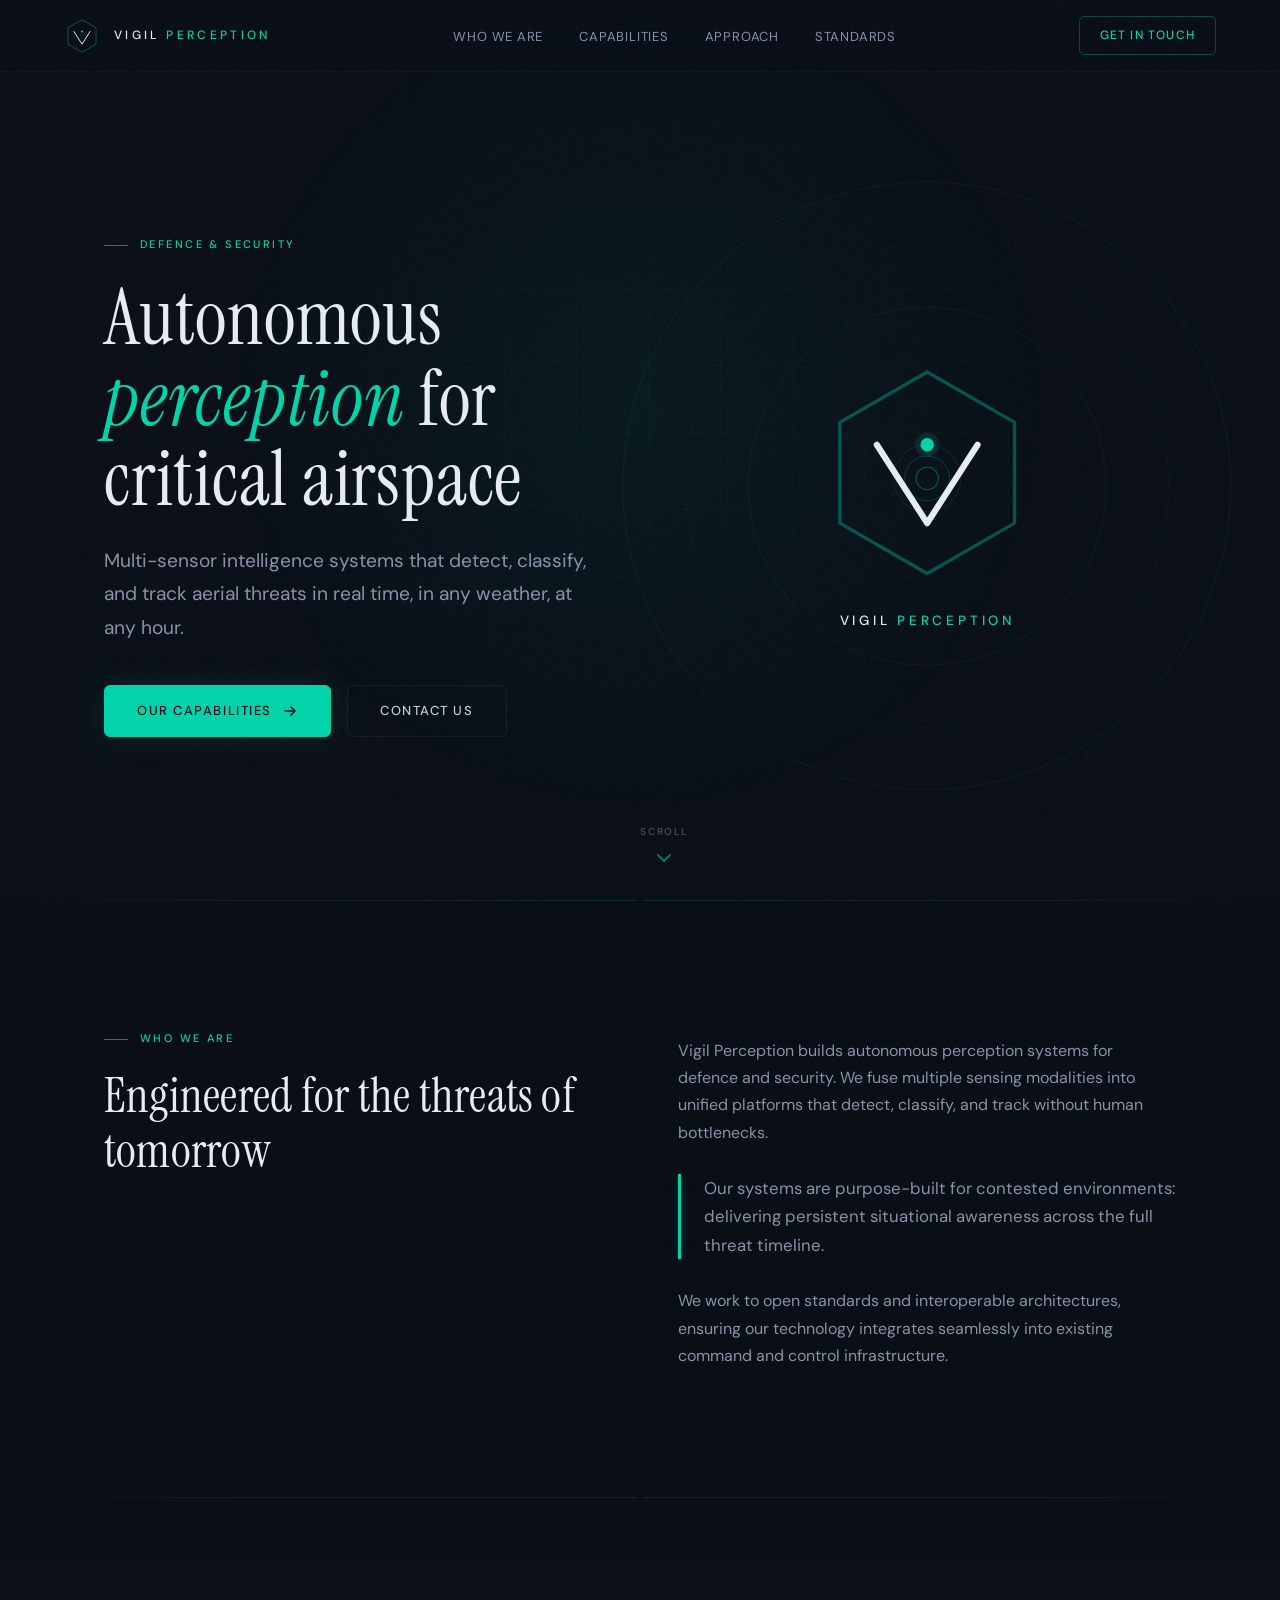
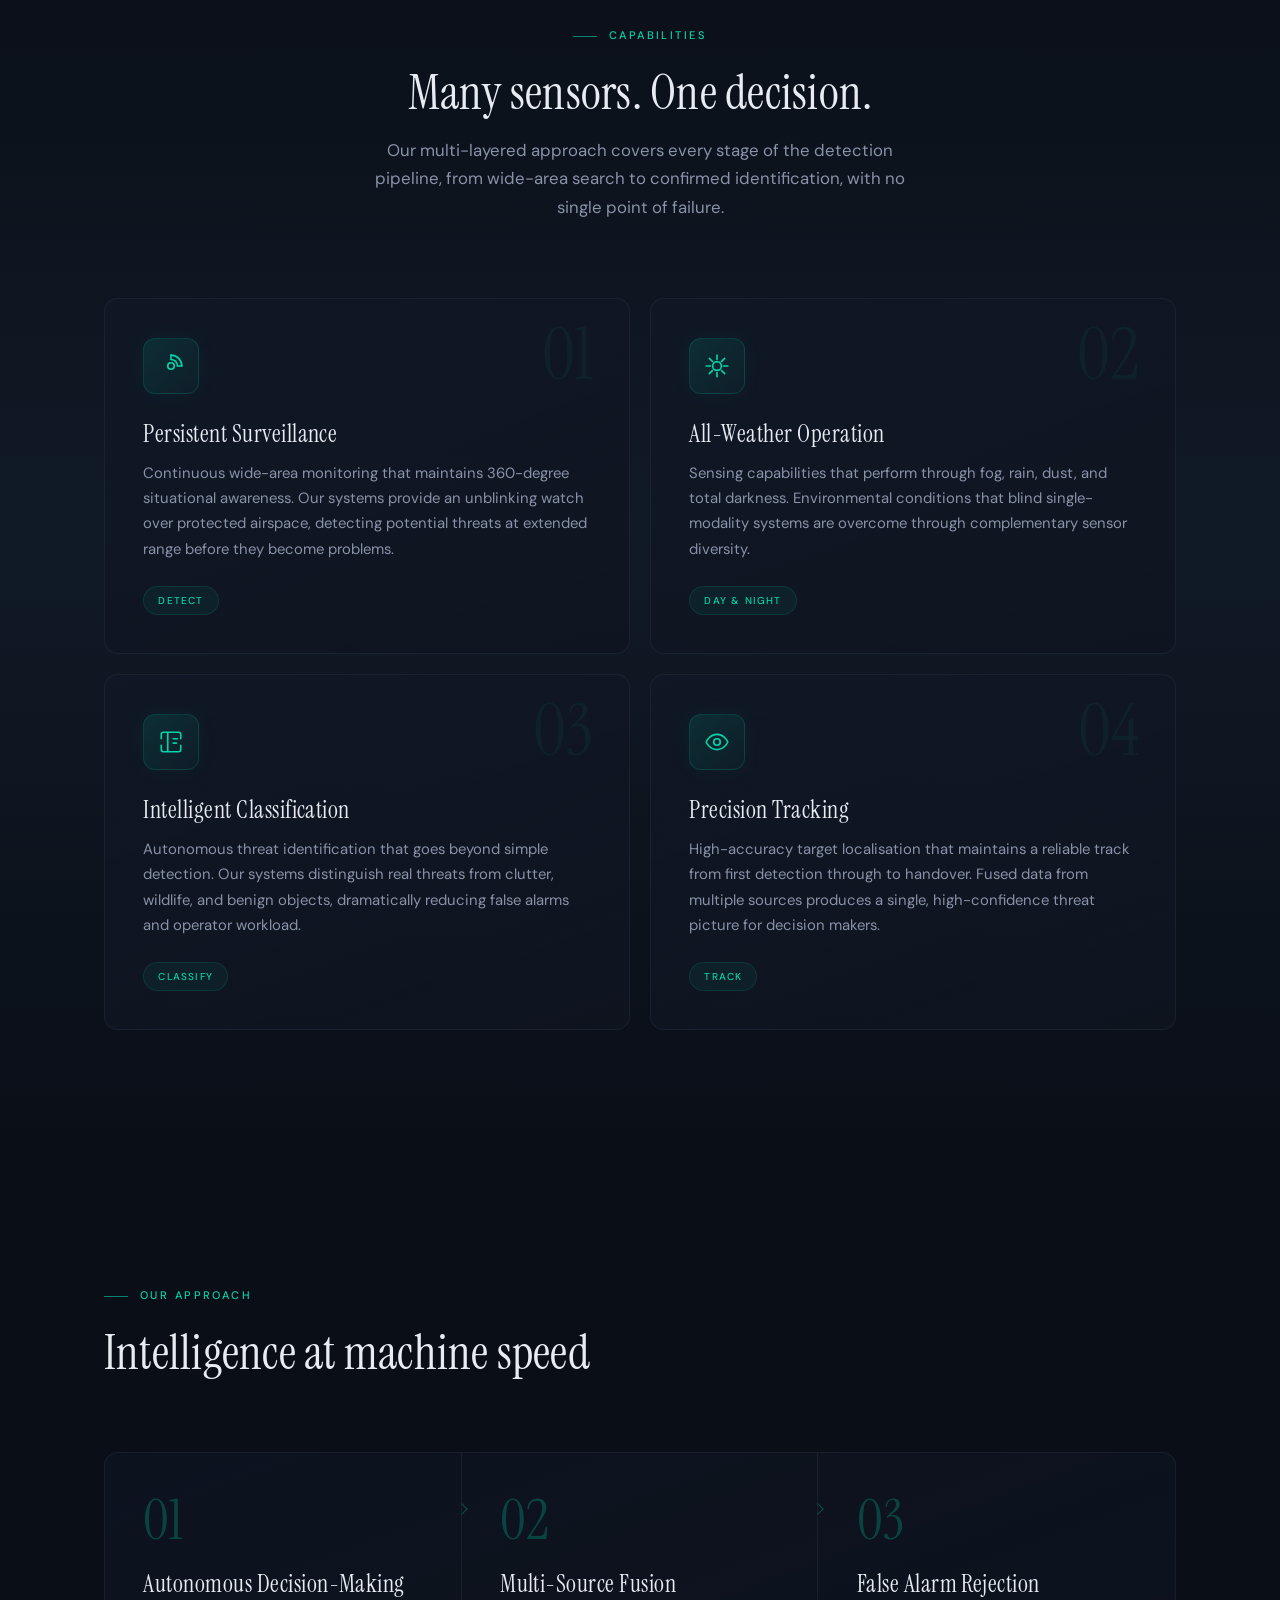
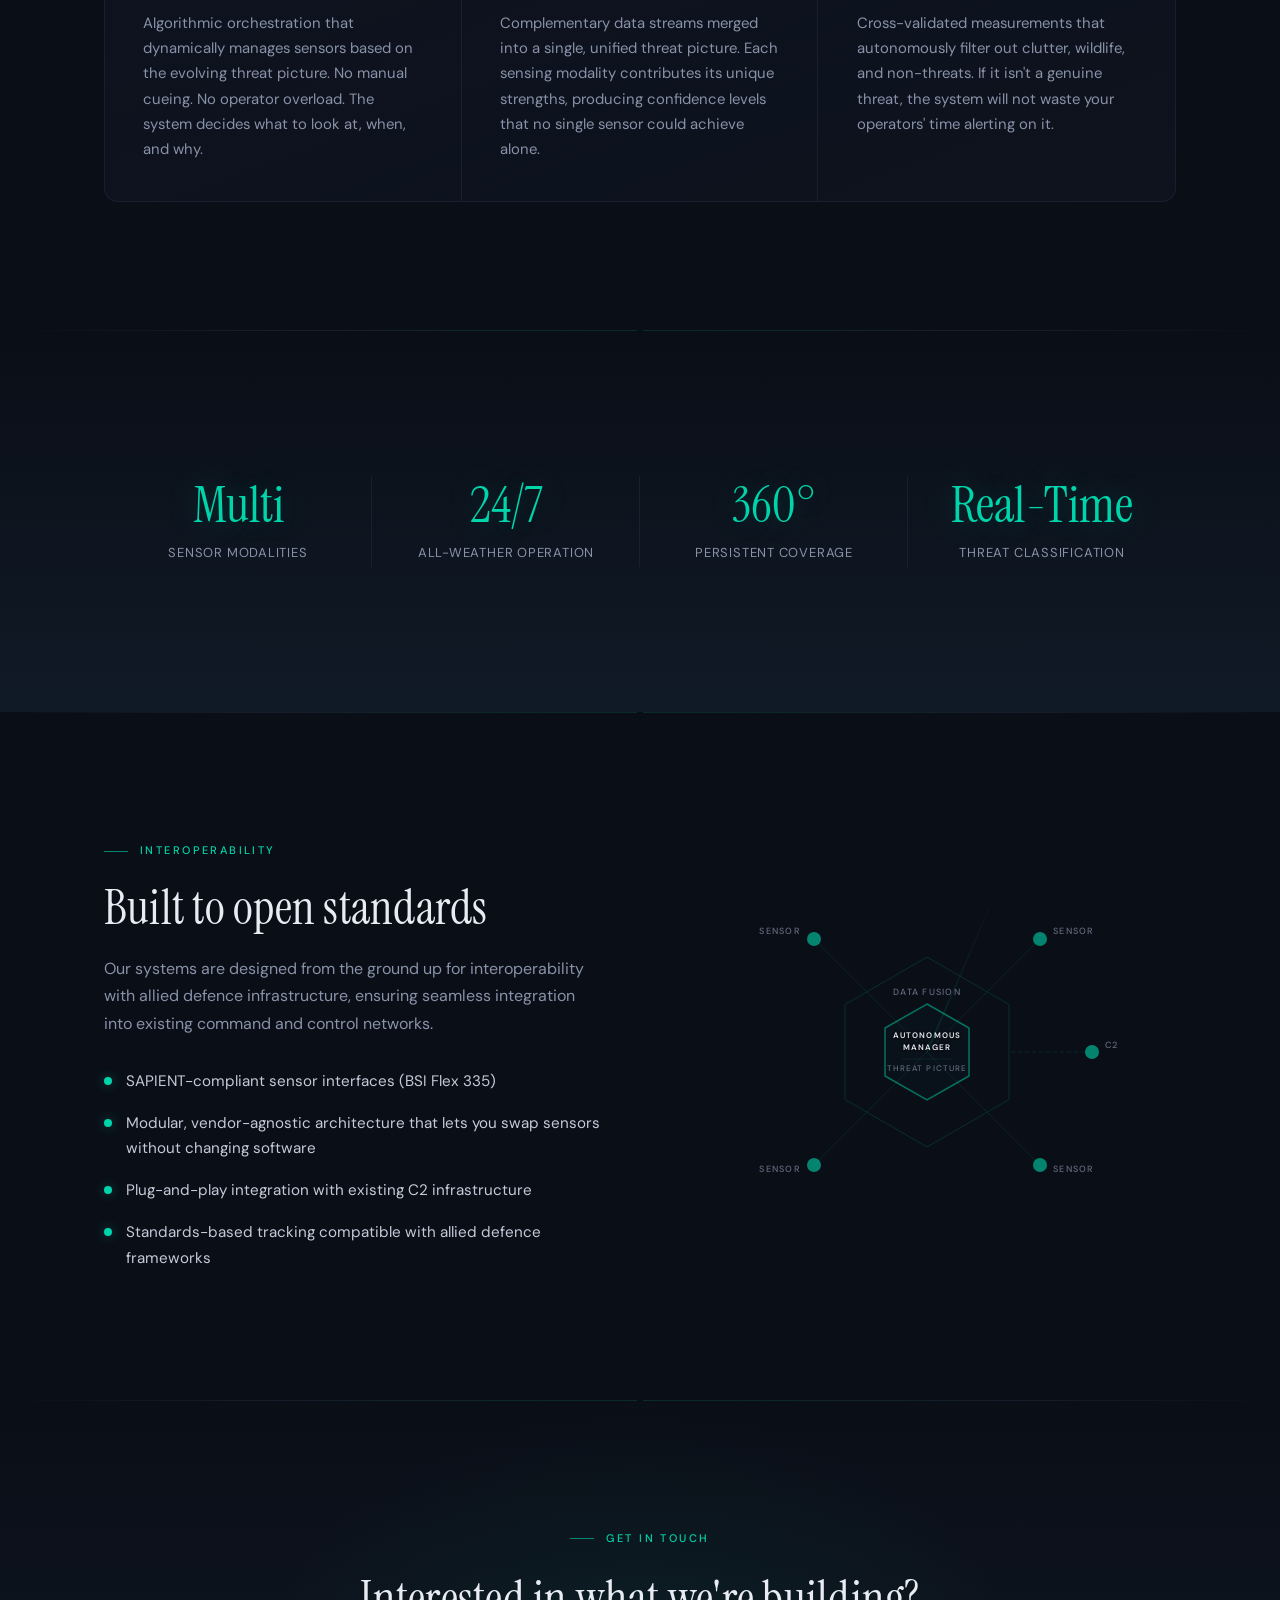
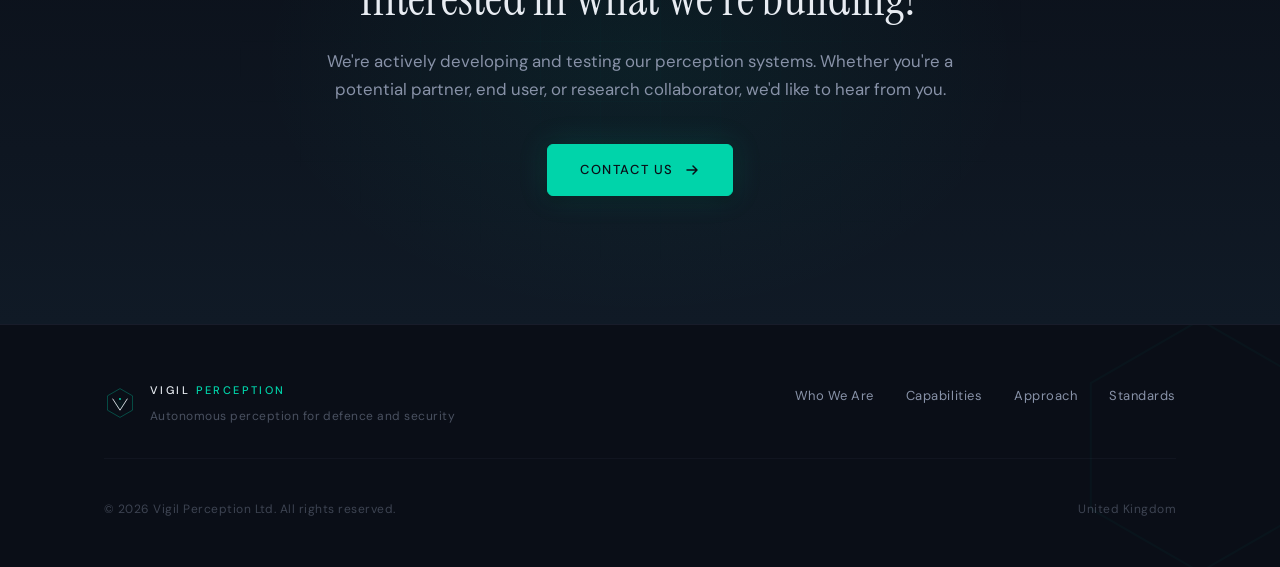
==== commit 7fd2b33a: "Fix favicon for Google Search by meeting 48px minimum requirement Google requires favicons to be mul" ====
--- a/index.html
+++ b/index.html
@@ -8,7 +8,8 @@
   <meta name="theme-color" content="#0a0e17">
   <link rel="icon" href="/favicon.svg" type="image/svg+xml">
   <link rel="icon" href="/favicon.ico" sizes="48x48">
-  <link rel="icon" type="image/png" sizes="32x32" href="/favicon-32.png">
+  <link rel="icon" type="image/png" sizes="48x48" href="/favicon-48.png">
+  <link rel="icon" type="image/png" sizes="192x192" href="/favicon-192.png">
   <link rel="apple-touch-icon" sizes="180x180" href="/apple-touch-icon.png">
   <link rel="manifest" href="/site.webmanifest">
   <meta property="og:type" content="website">
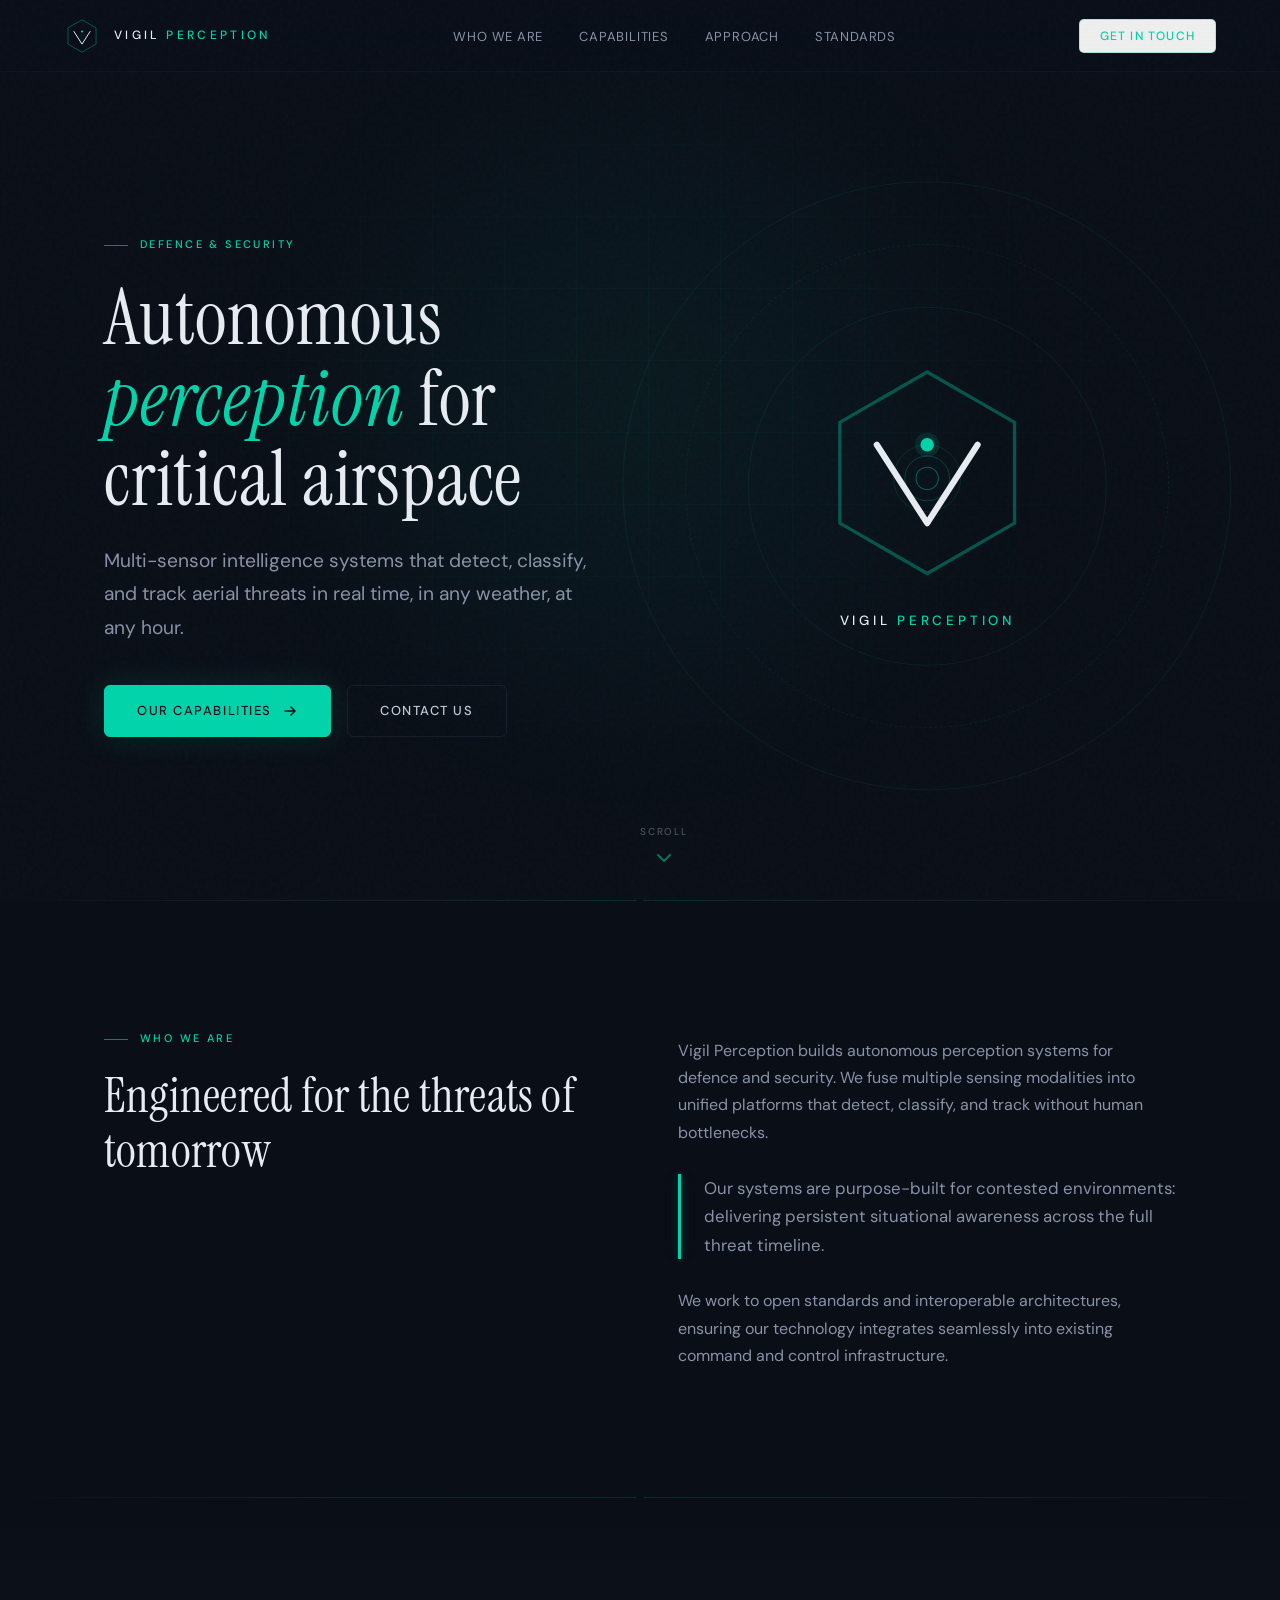
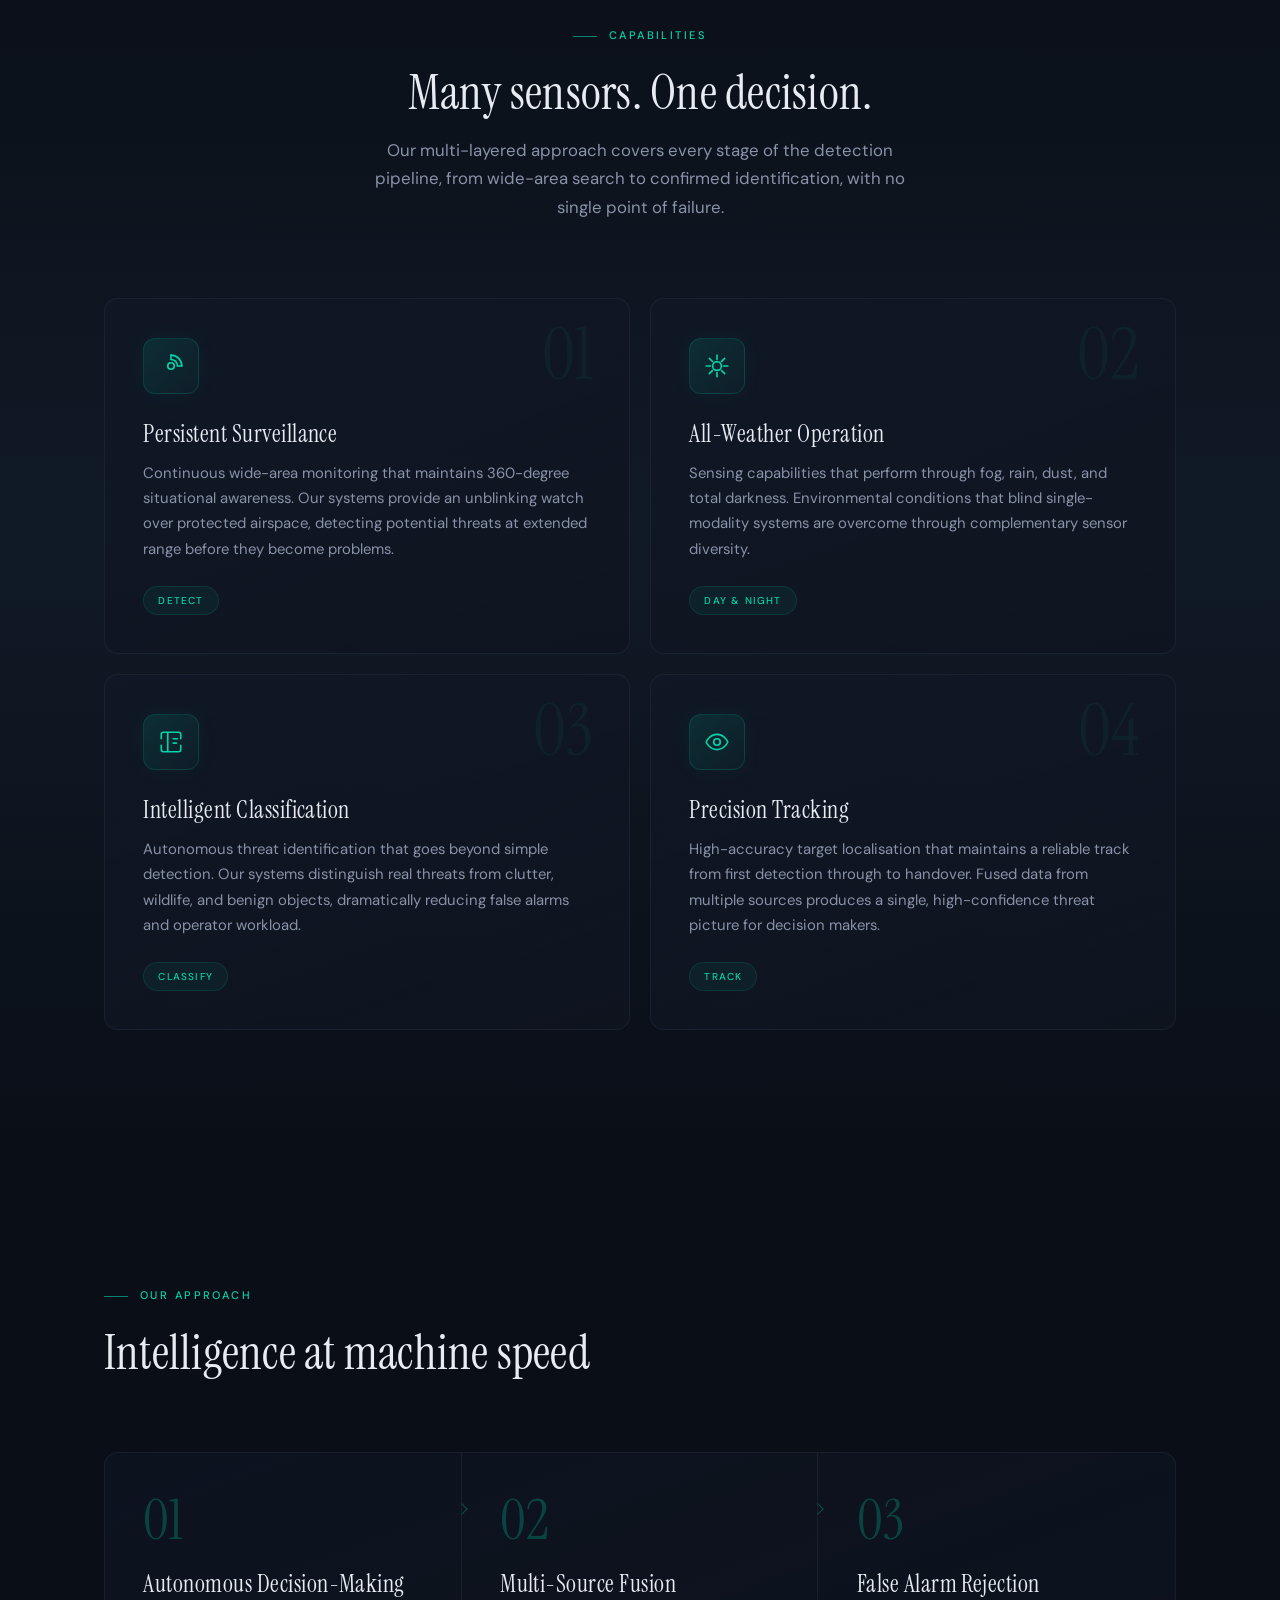
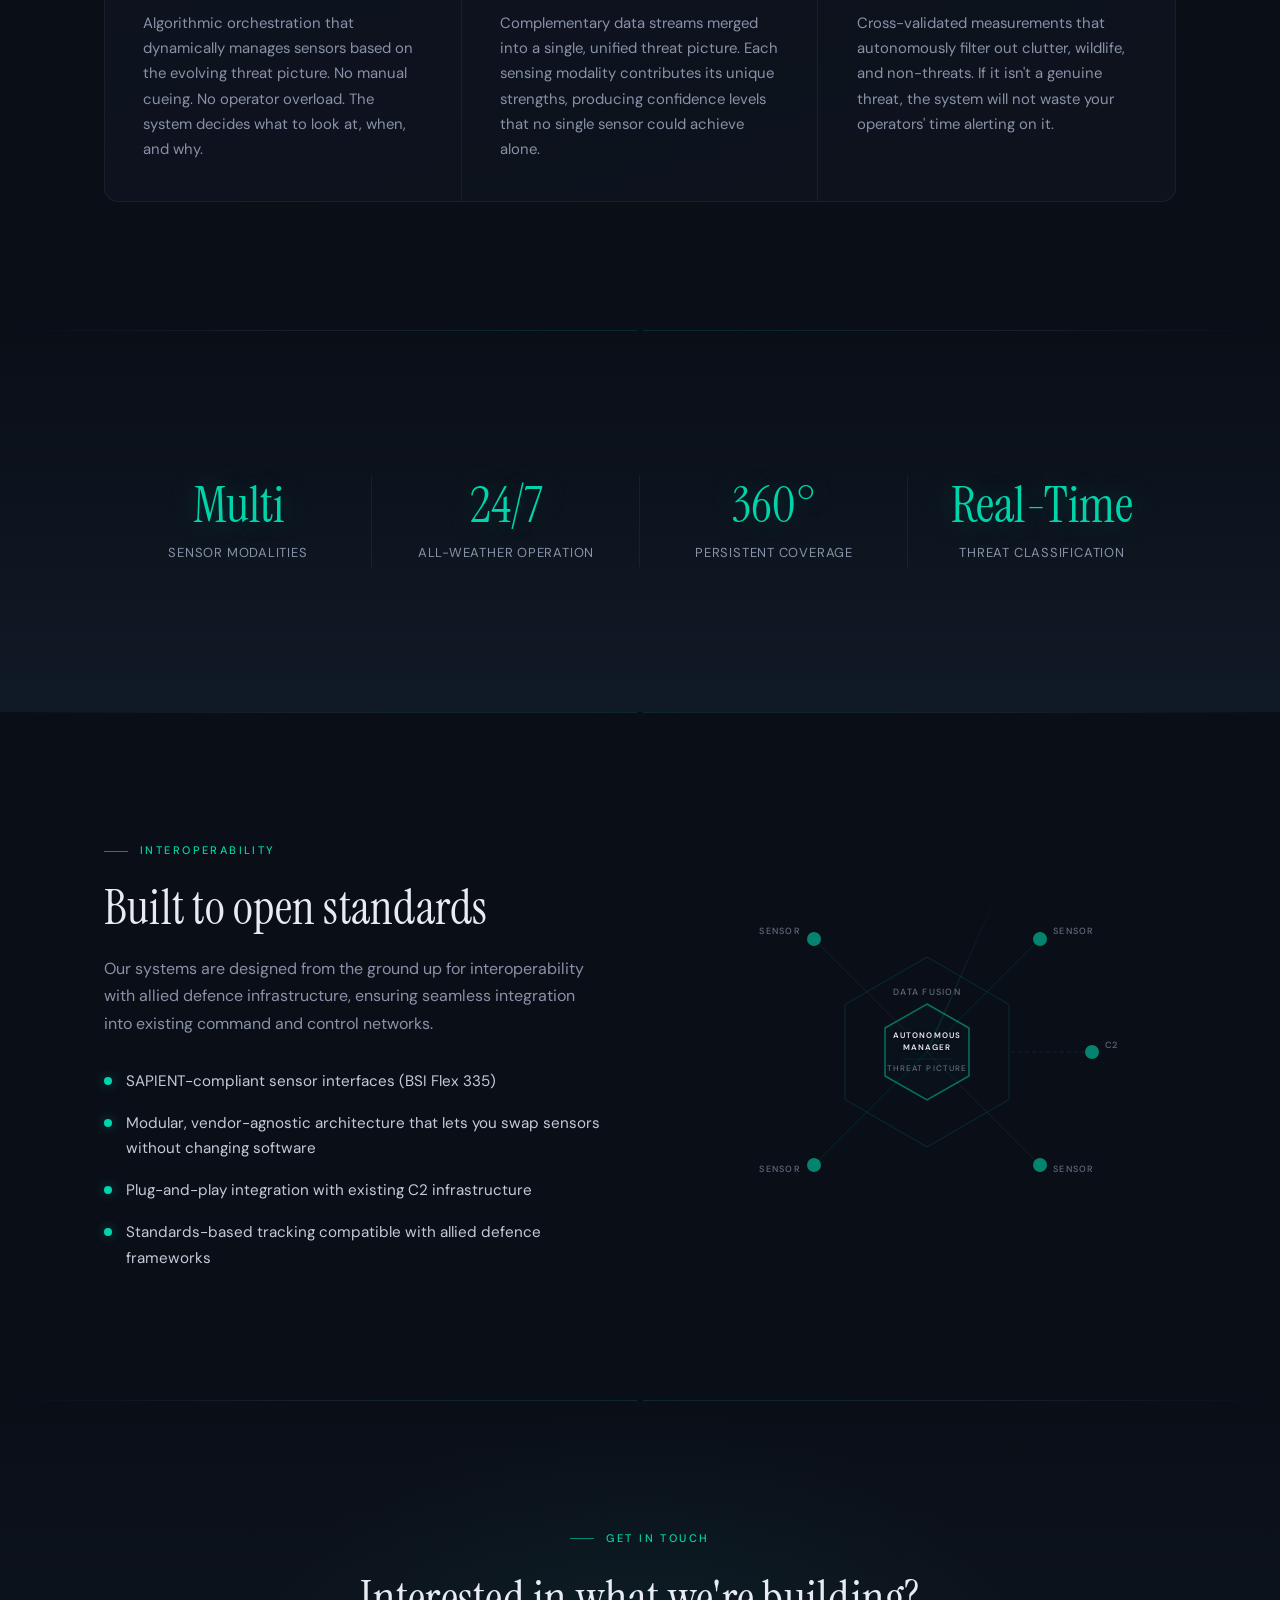
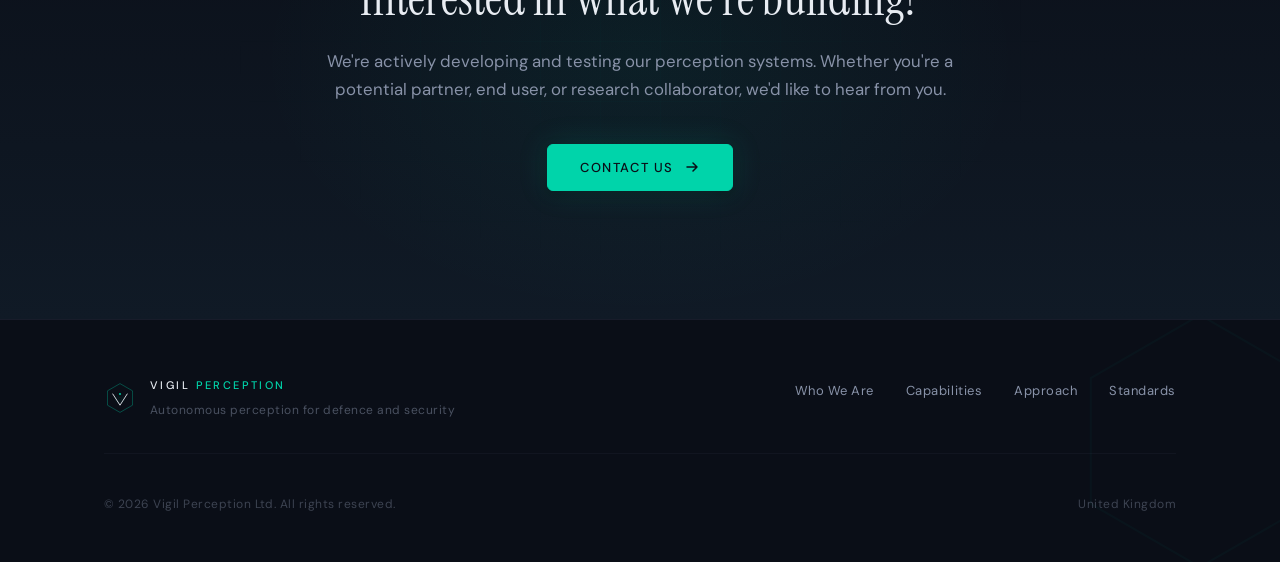
==== commit 44465cd9: "Add contact form modal with Web3Forms email delivery Replace mailto link with a modal contact form t" ====
--- a/index.html
+++ b/index.html
@@ -43,7 +43,7 @@
     <li><a href="#approach">Approach</a></li>
     <li><a href="#standards">Standards</a></li>
   </ul>
-  <a href="#contact" class="nav-cta">Get in Touch</a>
+  <button type="button" class="nav-cta" data-open-contact>Get in Touch</button>
   <button class="nav-toggle" id="navToggle" aria-label="Toggle navigation">
     <span></span><span></span><span></span>
   </button>
@@ -65,7 +65,7 @@
             Our Capabilities
             <svg class="btn-arrow" width="16" height="16" viewBox="0 0 16 16" fill="none" aria-hidden="true"><path d="M3 8h10M9 4l4 4-4 4" stroke="currentColor" stroke-width="1.5" stroke-linecap="round" stroke-linejoin="round"/></svg>
           </a>
-          <a href="#contact" class="btn btn-ghost">Contact Us</a>
+          <button type="button" class="btn btn-ghost" data-open-contact>Contact Us</button>
         </div>
       </div>
       <div class="hero-logo">
@@ -278,14 +278,63 @@
       <h2>Interested in what we're building?</h2>
       <p>We're actively developing and testing our perception systems. Whether you're a potential partner, end user, or research collaborator, we'd like to hear from you.</p>
       <div class="cta-actions">
-        <a href="mailto:kevinf@vigil-perception.co.uk" class="btn btn-primary">
+        <button type="button" class="btn btn-primary" data-open-contact>
           Contact Us
           <svg class="btn-arrow" width="16" height="16" viewBox="0 0 16 16" fill="none" aria-hidden="true"><path d="M3 8h10M9 4l4 4-4 4" stroke="currentColor" stroke-width="1.5" stroke-linecap="round" stroke-linejoin="round"/></svg>
-        </a>
-      </div>
-    </div>
-  </div>
-</section>
+        </button>
+      </div>
+    </div>
+  </div>
+</section>
+<div class="contact-modal-overlay" id="contactModal" aria-hidden="true" role="dialog" aria-labelledby="contactModalTitle">
+  <div class="contact-modal">
+    <button class="contact-modal-close" id="contactModalClose" aria-label="Close contact form">
+      <svg width="20" height="20" viewBox="0 0 20 20" fill="none" aria-hidden="true"><path d="M15 5L5 15M5 5l10 10" stroke="currentColor" stroke-width="1.5" stroke-linecap="round"/></svg>
+    </button>
+    <div class="contact-modal-header">
+      <p class="label">Get in Touch</p>
+      <h2 id="contactModalTitle">Let's start a conversation</h2>
+      <p>Tell us about your requirements and we'll get back to you promptly.</p>
+    </div>
+    <form class="contact-form" id="contactForm" action="https://api.web3forms.com/submit" method="POST">
+      <input type="hidden" name="access_key" value="1cd9c854-3497-4340-b4b4-7809d68dd51d">
+      <input type="hidden" name="subject" value="New enquiry from vigil-perception.co.uk">
+      <input type="hidden" name="from_name" value="Vigil Perception Website">
+      <input type="checkbox" name="botcheck" class="hidden" style="display:none">
+      <div class="form-row">
+        <div class="form-group">
+          <label for="contactName">Name <span class="required">*</span></label>
+          <input type="text" id="contactName" name="name" required autocomplete="name" placeholder="Your full name">
+        </div>
+        <div class="form-group">
+          <label for="contactEmail">Email <span class="required">*</span></label>
+          <input type="email" id="contactEmail" name="email" required autocomplete="email" placeholder="you@organisation.com">
+        </div>
+      </div>
+      <div class="form-group">
+        <label for="contactOrg">Organisation</label>
+        <input type="text" id="contactOrg" name="organisation" autocomplete="organization" placeholder="Your company">
+      </div>
+      <div class="form-group">
+        <label for="contactMessage">Message <span class="required">*</span></label>
+        <textarea id="contactMessage" name="message" required rows="4" placeholder="How can we help?"></textarea>
+      </div>
+      <button type="submit" class="btn btn-primary contact-submit" id="contactSubmit">
+        <span class="contact-submit-text">Send Message</span>
+        <svg class="contact-submit-arrow btn-arrow" width="16" height="16" viewBox="0 0 16 16" fill="none" aria-hidden="true"><path d="M3 8h10M9 4l4 4-4 4" stroke="currentColor" stroke-width="1.5" stroke-linecap="round" stroke-linejoin="round"/></svg>
+        <svg class="contact-submit-spinner" width="18" height="18" viewBox="0 0 18 18" fill="none" aria-hidden="true"><circle cx="9" cy="9" r="7" stroke="currentColor" stroke-width="2" stroke-dasharray="30 14" stroke-linecap="round"/></svg>
+      </button>
+    </form>
+    <div class="contact-success" id="contactSuccess">
+      <div class="contact-success-icon">
+        <svg width="32" height="32" viewBox="0 0 32 32" fill="none" aria-hidden="true"><circle cx="16" cy="16" r="15" stroke="currentColor" stroke-width="1.5"/><path d="M10 16.5l4 4 8-8" stroke="currentColor" stroke-width="2" stroke-linecap="round" stroke-linejoin="round"/></svg>
+      </div>
+      <h3>Message sent</h3>
+      <p>Thank you for reaching out. We'll be in touch shortly.</p>
+      <button type="button" class="btn btn-ghost" id="contactSuccessClose">Close</button>
+    </div>
+  </div>
+</div>
 <button class="back-to-top" id="backToTop" aria-label="Back to top">
   <svg viewBox="0 0 24 24" fill="none" stroke-width="2" stroke-linecap="round" stroke-linejoin="round" aria-hidden="true">
     <path d="M18 15l-6-6-6 6"/>
--- a/style.min.css
+++ b/style.min.css
@@ -1 +1 @@
-@keyframes glow-pulse{0%,to{opacity:.4;border-color:rgba(0,212,170,.06)}50%{opacity:1;border-color:rgba(0,212,170,.18)}}@keyframes scroll-bob{0%,to{transform:translateY(0);opacity:.5}50%{transform:translateY(5px);opacity:.8}}@keyframes highlight-glow{0%,to{box-shadow:0 0 6px rgba(0,212,170,.3),0 0 16px rgba(0,212,170,.1)}50%{box-shadow:0 0 12px rgba(0,212,170,.6),0 0 30px rgba(0,212,170,.2)}}@keyframes cta-glow{0%,to{box-shadow:0 0 30px rgba(0,212,170,.15),0 4px 12px rgba(0,0,0,.3)}50%{box-shadow:0 0 50px rgba(0,212,170,.3),0 0 80px rgba(0,212,170,.1),0 4px 12px rgba(0,0,0,.3)}}@keyframes hero-in{to{opacity:1;transform:translateY(0)}}@keyframes logo-in{0%{opacity:0;transform:scale(.9)}to{opacity:1;transform:scale(1)}}:root{--midnight:#0a0e17;--midnight-lighter:#101a26;--midnight-card:#111827;--cyan:#00d4aa;--cyan-dim:rgba(0,212,170,0.15);--cyan-glow:rgba(0,212,170,0.08);--bone:#e8ecf2;--silver:#8892a8;--ghost:#c4cad8;--border:rgba(45,51,72,0.4);--border-hover:rgba(0,212,170,0.3)}*,::after,::before{margin:0;padding:0;box-sizing:border-box}body,html{overflow-x:hidden}html{scroll-behavior:smooth;-webkit-font-smoothing:antialiased;-moz-osx-font-smoothing:grayscale}body{background:var(--midnight);color:var(--ghost);font-family:"DM Sans",sans-serif;font-weight:400;font-size:16px;line-height:1.7}::selection{background:rgba(0,212,170,.25);color:var(--bone)}::-moz-selection{background:rgba(0,212,170,.25);color:var(--bone)}::-webkit-scrollbar{width:8px}::-webkit-scrollbar-track{background:var(--midnight)}::-webkit-scrollbar-thumb{background:rgba(0,212,170,.2);border-radius:4px}::-webkit-scrollbar-thumb:hover{background:rgba(0,212,170,.35)}@supports (scrollbar-color:auto){html{scrollbar-color:rgba(0,212,170,.2) var(--midnight);scrollbar-width:thin}}.noise,.scan-lines{position:fixed;inset:0;pointer-events:none}.noise{z-index:9999;background-image:url("data:image/svg+xml,%3Csvg viewBox='0 0 256 256' xmlns='http://www.w3.org/2000/svg'%3E%3Cfilter id='n'%3E%3CfeTurbulence type='fractalNoise' baseFrequency='0.85' numOctaves='4' stitchTiles='stitch'/%3E%3C/filter%3E%3Crect width='100%25' height='100%25' filter='url(%23n)' opacity='0.025'/%3E%3C/svg%3E")}.scan-lines{z-index:9998;background:repeating-linear-gradient(0deg,transparent,transparent 2px,rgba(0,212,170,.008) 2px,rgba(0,212,170,.008) 4px)}h1,h2,h3{font-family:"Instrument Serif",serif;font-weight:400;color:var(--bone)}h1{font-size:clamp(2.8rem,6vw,5rem);line-height:1.05;letter-spacing:.01em}h2{font-size:clamp(2rem,4vw,3rem);line-height:1.15;letter-spacing:.005em}h3{font-size:clamp(1.25rem,2vw,1.5rem);line-height:1.3;letter-spacing:.02em}.label{font-family:"DM Sans",sans-serif;font-weight:500;font-size:11px;letter-spacing:.22em;text-transform:uppercase;color:var(--cyan)}.label::before{content:"";display:inline-block;width:24px;height:1px;background:var(--cyan);margin-right:12px;vertical-align:middle;opacity:.6}p.body-lg{font-size:clamp(1.05rem,1.5vw,1.2rem);line-height:1.75;color:var(--silver);max-width:580px}.container{max-width:1200px;margin:0 auto;padding:0 clamp(24px,5vw,64px)}section{position:relative;scroll-margin-top:80px}.btn{display:inline-flex;align-items:center;gap:10px;font-family:"DM Sans",sans-serif;font-weight:500;font-size:13px;letter-spacing:.12em;text-transform:uppercase;text-decoration:none;padding:14px 32px;border-radius:6px;cursor:pointer;transition:transform .25s cubic-bezier(.34,1.56,.64,1),background .3s ease,border-color .3s ease,box-shadow .3s ease}.btn:active{transform:scale(.97)}.btn:focus-visible{outline:2px solid var(--cyan);outline-offset:3px}.btn-primary{background:var(--cyan);color:var(--midnight);border:1px solid var(--cyan);box-shadow:0 0 30px rgba(0,212,170,.15),0 4px 12px rgba(0,0,0,.3)}.btn-primary:hover{background:#00e8bb;box-shadow:0 0 50px rgba(0,212,170,.25),0 6px 20px rgba(0,0,0,.3);transform:translateY(-1px)}.btn-ghost{background:0 0;color:var(--ghost);border:1px solid var(--border)}.btn-ghost:hover{border-color:var(--border-hover);background:rgba(0,212,170,.04);transform:translateY(-1px)}.btn-arrow{transition:transform .25s ease}.btn:hover .btn-arrow{transform:translateX(3px)}nav{position:fixed;top:0;left:0;right:0;z-index:1000;padding:0 clamp(24px,5vw,64px);height:72px;display:flex;align-items:center;justify-content:space-between;background:rgba(10,14,23,.75);backdrop-filter:blur(20px) saturate(1.4);-webkit-backdrop-filter:blur(20px) saturate(1.4);border-bottom:1px solid rgba(45,51,72,.2);transition:background .3s ease,border-color .35s ease}nav.scrolled{background:rgba(10,14,23,.92);border-bottom-color:var(--border)}.nav-links a::after,.nav-progress{position:absolute;left:0;height:1px;background:var(--cyan)}.nav-progress{bottom:0;box-shadow:0 0 8px rgba(0,212,170,.4);width:0%;transition:none}.nav-logo{display:flex;align-items:center;gap:14px;text-decoration:none}.nav-logo img{width:36px;height:36px;transition:filter .3s ease}.nav-logo:hover img{filter:drop-shadow(0 0 6px rgba(0,212,170,.4))}.nav-links a,.nav-wordmark{font-family:"DM Sans",sans-serif;font-weight:500;font-size:12px;letter-spacing:.28em;text-transform:uppercase}.btn-ghost:hover,.nav-links a.active,.nav-links a:hover,.nav-wordmark .v{color:var(--bone)}.nav-wordmark .p{color:var(--cyan)}.nav-links{display:flex;align-items:center;gap:36px;list-style:none}.nav-links a{font-weight:400;font-size:13px;letter-spacing:.06em;color:var(--silver);text-decoration:none;transition:color .25s ease;position:relative}.nav-links a::after{content:"";bottom:-4px;width:0;transition:width .3s ease}.nav-links a.active::after,.nav-links a:hover::after{width:100%}.nav-links a:focus-visible{outline:1px solid var(--cyan);outline-offset:4px;border-radius:2px}.nav-cta{font-family:"DM Sans",sans-serif;font-weight:500;font-size:12px;letter-spacing:.1em;text-transform:uppercase;text-decoration:none;color:var(--cyan);border:1px solid rgba(0,212,170,.3);padding:8px 20px;border-radius:5px;transition:background .25s ease,border-color .25s ease}.nav-cta:hover{background:rgba(0,212,170,.08);border-color:rgba(0,212,170,.5)}.nav-cta:focus-visible{outline:2px solid var(--cyan);outline-offset:3px}.nav-toggle{display:none;background:0 0;border:0;cursor:pointer;padding:8px}.nav-toggle span{display:block;width:22px;height:2px;background:var(--ghost);transition:transform .3s ease,opacity .3s ease}.nav-toggle span:nth-child(1),.nav-toggle span:nth-child(2){margin:0 0 5px}.nav-toggle span:nth-child(3){margin:0}.nav-toggle.open span:nth-child(1){transform:translateY(7px) rotate(45deg)}.nav-toggle.open span:nth-child(2){opacity:0;transform:scaleX(0)}.nav-toggle.open span:nth-child(3){transform:translateY(-7px) rotate(-45deg)}@media (max-width:768px){.nav-cta,.nav-links{display:none}.nav-toggle{display:block}.nav-links.open{display:flex;flex-direction:column;align-items:center;text-align:center;position:absolute;top:72px;left:0;right:0;background:rgba(10,14,23,.97);backdrop-filter:blur(20px);padding:32px clamp(24px,5vw,64px) 80px;gap:24px;border-bottom:1px solid var(--border)}.nav-links.open+.nav-cta{display:inline-flex;position:absolute;z-index:1001;top:308px;left:50%;transform:translateX(-50%)}}.hero{min-height:100vh;display:flex;align-items:center;padding-top:72px;position:relative;overflow:hidden}.hero-bg{position:absolute;inset:0;z-index:0}.hero-glow,.hero-grid{position:absolute;pointer-events:none;will-change:transform}.hero-glow{top:50%;left:50%;transform:translate(-50%,-55%);width:900px;height:900px;background:radial-gradient(ellipse,rgba(0,212,170,.06)0,transparent 65%)}.hero-grid{inset:0;background-image:linear-gradient(rgba(0,212,170,.03) 1px,transparent 1px),linear-gradient(90deg,rgba(0,212,170,.03) 1px,transparent 1px);background-size:72px 72px;mask-image:radial-gradient(ellipse 80% 70%at 50% 45%,#000 15%,transparent 75%);-webkit-mask-image:radial-gradient(ellipse 80% 70%at 50% 45%,#000 15%,transparent 75%)}.hero-inner{position:relative;z-index:1;display:grid;grid-template-columns:1fr 1fr;gap:clamp(40px,6vw,80px);align-items:center;width:100%}.hero-text{max-width:560px}.hero-text .label,.hero-text h1{margin-bottom:24px}.hero-text h1 em{font-family:"Instrument Serif",serif;font-style:italic;color:var(--cyan)}.hero-text p{margin-bottom:40px}.hero-actions{display:flex;gap:16px;flex-wrap:wrap}.hero-logo{display:flex;align-items:center;justify-content:center}.hero-logo-container{position:relative;width:clamp(280px,28vw,420px);height:clamp(280px,28vw,420px)}.logo-glow{position:absolute;top:50%;left:50%;transform:translate(-50%,-50%);border-radius:50%;border:1px solid rgba(0,212,170,.08);animation:glow-pulse 6s ease-in-out infinite}.logo-glow:nth-child(1){width:100%;height:100%;animation-delay:0s}.logo-glow:nth-child(2){width:135%;height:135%;animation-delay:2s;border-style:dashed}.logo-glow:nth-child(3){width:170%;height:170%;animation-delay:4s}.hero-logo svg{position:relative;z-index:2;width:100%;height:100%}.scroll-hint{position:absolute;bottom:32px;left:50%;transform:translateX(-50%);display:flex;flex-direction:column;align-items:center;gap:8px;opacity:0;animation:hero-in .9s cubic-bezier(.16,1,.3,1) 1.1s forwards;transition:opacity .4s ease;z-index:2}.scroll-hint.hidden{opacity:0;pointer-events:none}.scroll-hint-label{font-family:"DM Sans",sans-serif;font-size:10px;font-weight:500;letter-spacing:.18em;text-transform:uppercase;color:var(--silver);opacity:.5}.scroll-hint-chevron{width:20px;height:20px;stroke:var(--cyan);fill:none;stroke-width:2;stroke-linecap:round;stroke-linejoin:round;animation:scroll-bob 2s ease-in-out infinite;opacity:.5}@media (max-width:900px){.hero{padding-bottom:60px}.hero-inner{grid-template-columns:1fr;text-align:center}.hero-text{max-width:100%;margin:0 auto}.hero-text p{margin-left:auto;margin-right:auto}.hero-actions{flex-direction:column;align-items:stretch}.hero-actions .btn{justify-content:center}.hero-logo{order:-1}.hero-logo-container{width:240px;height:240px}.scroll-hint{display:none}}.divider{height:1px;border:0;background:linear-gradient(90deg,transparent 0%,var(--border) 20%,rgba(0,212,170,.15) 50%,var(--border) 80%,transparent 100%);margin:0;position:relative}.divider::after{content:"";position:absolute;top:50%;left:50%;width:8px;height:8px;background:var(--midnight);border:1px solid rgba(0,212,170,.25);transform:translate(-50%,-50%) rotate(45deg)}.mission{padding:clamp(80px,10vw,140px)0}.mission-inner{display:grid;grid-template-columns:1fr 1fr;gap:clamp(40px,6vw,100px);align-items:start}.approach-header .label,.capabilities-header .label,.mission-left .label,.mission-right p{margin-bottom:20px}.mission-left h2{margin-bottom:0}.mission-right{padding-top:8px}.mission-right p{color:var(--silver)}.mission-right p:last-child{margin-bottom:0}.mission-highlight{border-left:2px solid var(--cyan);padding-left:24px;margin:28px 0;color:var(--silver);font-size:1.05rem;position:relative}.mission-highlight::before{content:"";position:absolute;top:0;left:-1px;width:2px;height:100%;background:var(--cyan);box-shadow:0 0 8px rgba(0,212,170,.4),0 0 20px rgba(0,212,170,.15);animation:highlight-glow 3s ease-in-out infinite}@media (max-width:768px){.mission-inner{grid-template-columns:1fr}}.capabilities{padding:clamp(80px,10vw,140px)0;background:linear-gradient(180deg,var(--midnight) 0%,var(--midnight-lighter) 50%,var(--midnight) 100%)}.capabilities-header{text-align:center;margin-bottom:clamp(48px,6vw,80px)}.capabilities-header h2{margin-bottom:16px}.capabilities-header p:not(.label){color:var(--silver);max-width:560px;margin:0 auto;font-size:1.05rem}.cap-grid{display:grid;grid-template-columns:repeat(2,1fr);gap:20px}.cap-card{position:relative;background:linear-gradient(160deg,rgba(17,24,39,.7)0,rgba(15,21,32,.9) 100%);border:1px solid var(--border);border-radius:14px;padding:clamp(32px,3vw,44px);overflow:hidden;transition:border-color .4s ease,transform .3s cubic-bezier(.34,1.56,.64,1)}.cap-card::before{content:"";position:absolute;top:0;left:0;right:0;height:1px;background:linear-gradient(90deg,transparent,rgba(0,212,170,.2),transparent);opacity:0;transition:opacity .4s ease}.cap-card::after{font-family:"Instrument Serif",serif;font-size:4.5rem;line-height:1;color:var(--cyan);opacity:.06;position:absolute;top:20px;right:clamp(24px,3vw,36px);pointer-events:none}.cap-card:nth-child(1)::after{content:"01"}.cap-card:nth-child(2)::after{content:"02"}.cap-card:nth-child(3)::after{content:"03"}.cap-card:nth-child(4)::after{content:"04"}.cap-icon{width:56px;height:56px;display:flex;align-items:center;justify-content:center;margin-bottom:24px;background:linear-gradient(135deg,rgba(0,212,170,.12)0,rgba(0,212,170,.04) 100%);border-radius:12px;border:1px solid rgba(0,212,170,.15);box-shadow:0 0 20px rgba(0,212,170,.06);transform:scale(.7);opacity:0;transition:transform .5s cubic-bezier(.34,1.56,.64,1),opacity .4s ease}.cap-icon svg{width:26px;height:26px;stroke:var(--cyan);fill:none;stroke-width:1.5;stroke-linecap:round;stroke-linejoin:round}.reveal.visible .cap-icon{transform:scale(1);opacity:1}.reveal-delay-1.visible .cap-icon{transition-delay:.15s}.reveal-delay-2.visible .cap-icon{transition-delay:.25s}.reveal-delay-3.visible .cap-icon{transition-delay:.35s}.reveal-delay-4.visible .cap-icon{transition-delay:.45s}.approach-item h3,.cap-card h3{margin-bottom:12px}.cap-card p{color:var(--silver);font-size:.93rem;line-height:1.7}.cap-tag{display:inline-block;margin-top:24px;font-family:"DM Sans",sans-serif;font-weight:500;font-size:10px;letter-spacing:.12em;text-transform:uppercase;color:var(--cyan);background:rgba(0,212,170,.06);border:1px solid rgba(0,212,170,.12);padding:5px 14px;border-radius:100px}@media (max-width:768px){.cap-grid{grid-template-columns:1fr}}.approach{padding:clamp(80px,10vw,140px)0}.approach-header{margin-bottom:clamp(48px,6vw,72px)}.approach-header h2{max-width:600px}.approach-grid{display:grid;grid-template-columns:repeat(3,1fr);gap:0;border:1px solid var(--border);border-radius:14px;overflow:hidden;background:linear-gradient(160deg,rgba(17,24,39,.5)0,rgba(15,21,32,.7) 100%)}.approach-item{padding:clamp(32px,3vw,48px);border-right:1px solid var(--border);position:relative}.approach-item:last-child{border-right:none}.approach-item:not(:last-child)::after{content:"";position:absolute;right:-5px;top:clamp(52px,4vw,72px);width:8px;height:8px;border-right:1.5px solid var(--cyan);border-bottom:1.5px solid var(--cyan);transform:rotate(-45deg);opacity:.3;z-index:1}.approach-num{font-family:"Instrument Serif",serif;font-size:3.5rem;line-height:1;color:var(--cyan);opacity:.25;margin-bottom:20px}.approach-item p{color:var(--silver);font-size:.93rem}@media (max-width:900px){.approach-grid{grid-template-columns:1fr}.approach-item{border-right:none;border-bottom:1px solid var(--border)}.approach-item:last-child{border-bottom:none}.approach-item:not(:last-child)::after{right:auto;left:clamp(32px,3vw,48px);top:auto;bottom:-5px;transform:rotate(45deg)}}.stats{padding:clamp(60px,8vw,100px)0;background:linear-gradient(180deg,var(--midnight) 0%,var(--midnight-lighter) 100%)}.stats-grid{display:grid;grid-template-columns:repeat(4,1fr);gap:0}.stat{text-align:center;padding:clamp(28px,4vw,48px) 20px;position:relative}.stat::after{content:"";position:absolute;top:25%;right:0;width:1px;height:50%;background:var(--border)}.stat:last-child::after{display:none}.stat-val{font-family:"Instrument Serif",serif;font-size:clamp(2.5rem,4vw,3.5rem);line-height:1;color:var(--cyan);margin-bottom:12px;text-shadow:0 0 30px rgba(0,212,170,.25)}.stat-label{font-family:"DM Sans",sans-serif;font-weight:400;font-size:13px;letter-spacing:.06em;color:var(--silver);text-transform:uppercase}@media (max-width:768px){.stats-grid{grid-template-columns:repeat(2,1fr)}.stat:nth-child(2)::after,.stat:nth-child(4)::after{display:none}.stat:nth-child(1)::after,.stat:nth-child(3)::after{display:block}}.stat-label,.stat-val{opacity:0;transform:translateY(12px);transition:opacity .7s ease,transform .7s cubic-bezier(.16,1,.3,1)}.stat.in-view .stat-label,.stat.in-view .stat-val{opacity:1;transform:translateY(0)}.stat.in-view .stat-label{transition-delay:.15s}.stat:nth-child(2).in-view .stat-val{transition-delay:.12s}.stat:nth-child(2).in-view .stat-label{transition-delay:.27s}.stat:nth-child(3).in-view .stat-val{transition-delay:.24s}.stat:nth-child(3).in-view .stat-label{transition-delay:.39s}.stat:nth-child(4).in-view .stat-val{transition-delay:.36s}.stat:nth-child(4).in-view .stat-label{transition-delay:.51s}@media (max-width:480px){.stats-grid{grid-template-columns:1fr 1fr}}.standards{padding:clamp(80px,10vw,140px)0}.standards-inner{display:grid;grid-template-columns:1fr 1fr;gap:clamp(40px,6vw,100px);align-items:center}.cta-inner h2,.standards-left .label,.standards-left h2,.standards-left p{margin-bottom:20px}.standards-left p:not(.label){color:var(--silver)}.standards-list{list-style:none;padding:0;display:flex;flex-direction:column;gap:16px;margin-top:32px}.standards-list li{display:flex;align-items:flex-start;gap:14px;color:var(--ghost);font-size:.95rem;opacity:0;transform:translateX(-12px);transition:opacity .5s ease,transform .5s cubic-bezier(.16,1,.3,1)}.standards-list li::before{content:"";flex-shrink:0;width:8px;height:8px;margin-top:8px;border-radius:50%;background:var(--cyan);box-shadow:0 0 12px rgba(0,212,170,.4)}.standards-left.visible .standards-list li{opacity:1;transform:translateX(0)}.standards-left.visible .standards-list li:nth-child(1){transition-delay:.3s}.standards-left.visible .standards-list li:nth-child(2){transition-delay:.45s}.standards-left.visible .standards-list li:nth-child(3){transition-delay:.6s}.standards-left.visible .standards-list li:nth-child(4){transition-delay:.75s}.standards-visual{display:flex;align-items:center;justify-content:center}.standards-diagram{width:100%;max-width:420px;aspect-ratio:1;position:relative}.ring-diagram{position:absolute;inset:0}.ring-diagram circle{fill:none;stroke:var(--cyan)}.footer-brand-text span,.ring-label{font-family:"DM Sans",sans-serif;font-weight:500;font-size:11px;text-transform:uppercase}.ring-label{letter-spacing:.14em;fill:var(--silver)}.ring-label-bright{fill:var(--bone);font-weight:600}@media (max-width:768px){.standards-inner{grid-template-columns:1fr}.standards-visual{order:-1}.standards-diagram{max-width:300px}}.cta-section{padding:clamp(80px,10vw,140px)0;background:linear-gradient(180deg,var(--midnight) 0%,var(--midnight-lighter) 100%);position:relative}.cta-section::before{top:50%;left:50%;transform:translate(-50%,-50%);width:900px;height:600px;background:radial-gradient(ellipse,rgba(0,212,170,.06)0,transparent 60%)}.cta-section::after,.cta-section::before,footer::before{content:"";position:absolute;pointer-events:none}.cta-section::after{inset:0;background-image:linear-gradient(rgba(0,212,170,.015) 1px,transparent 1px),linear-gradient(90deg,rgba(0,212,170,.015) 1px,transparent 1px);background-size:60px 60px;mask-image:radial-gradient(ellipse 50% 60%at 50% 50%,#000 10%,transparent 70%);-webkit-mask-image:radial-gradient(ellipse 50% 60%at 50% 50%,#000 10%,transparent 70%)}.cta-inner{position:relative;z-index:1;text-align:center;max-width:640px;margin:0 auto}.cta-inner .label{margin-bottom:24px}.cta-inner p:not(.label){color:var(--silver);font-size:1.05rem;margin-bottom:40px}.cta-actions,.footer-top{display:flex;gap:16px;justify-content:center;flex-wrap:wrap}.cta-actions .btn-primary{animation:cta-glow 3s ease-in-out infinite}footer{padding:56px 0 48px;border-top:1px solid var(--border);position:relative;overflow:hidden}footer::before{right:-60px;top:50%;transform:translateY(-50%);width:280px;height:280px;background-image:url("data:image/svg+xml,%3Csvg viewBox='-100 -100 200 200' xmlns='http://www.w3.org/2000/svg'%3E%3Cpath d='M0 -90 L78 -45 L78 45 L0 90 L-78 45 L-78 -45 Z' stroke='%2300d4aa' stroke-width='1.5' fill='none' opacity='1'/%3E%3C/svg%3E");background-size:contain;background-repeat:no-repeat;opacity:.03}.footer-top{justify-content:space-between;align-items:flex-start;gap:40px;margin-bottom:40px;padding-bottom:32px;border-bottom:1px solid rgba(45,51,72,.2)}.footer-brand{display:flex;align-items:center;gap:14px}.footer-brand img{width:32px;height:32px}.footer-brand-text>span{display:block;letter-spacing:.22em}.footer-brand-text .v{color:var(--bone)}.footer-brand-text .p{color:var(--cyan)}.footer-brand-text .footer-tagline,.footer-nav a{font-weight:400;letter-spacing:.04em;color:var(--silver)}.footer-brand-text .footer-tagline{font-size:12px;text-transform:none;opacity:.5;margin-top:6px}.footer-nav{display:flex;gap:32px;list-style:none;flex-wrap:wrap}.footer-nav a{font-family:"DM Sans",sans-serif;font-size:13px;text-decoration:none;transition:color .25s ease}.footer-nav a:hover{color:var(--bone)}.footer-bottom{display:flex;justify-content:space-between;align-items:center;flex-wrap:wrap;gap:16px}.footer-copy,.footer-location{font-size:12px;color:var(--silver);opacity:.4;letter-spacing:.04em}@media (max-width:768px){.footer-top{align-items:center;text-align:center}.footer-brand,.footer-top{flex-direction:column}.footer-bottom,.footer-nav{flex-direction:column;align-items:center}.footer-nav{gap:20px}.footer-bottom{text-align:center}footer::before{right:auto;left:50%;transform:translate(-50%,-50%)}}.back-to-top{position:fixed;bottom:32px;right:32px;z-index:999;width:44px;height:44px;border-radius:10px;border:1px solid var(--border);background:rgba(10,14,23,.85);backdrop-filter:blur(12px);-webkit-backdrop-filter:blur(12px);cursor:pointer;display:flex;align-items:center;justify-content:center;opacity:0;transform:translateY(12px);pointer-events:none;transition:opacity .4s ease,transform .4s ease,border-color .3s ease,background .3s ease}.back-to-top.visible{opacity:1;transform:translateY(0);pointer-events:auto}.back-to-top:hover{border-color:var(--border-hover);background:rgba(0,212,170,.06)}.back-to-top svg{width:18px;height:18px;stroke:var(--silver);transition:stroke .3s ease}.back-to-top:hover svg{stroke:var(--cyan)}@media (max-width:768px){.back-to-top{bottom:20px;right:20px;width:40px;height:40px}}.reveal{opacity:0;transform:translateY(30px);transition:opacity .8s cubic-bezier(.16,1,.3,1),transform .8s cubic-bezier(.16,1,.3,1)}.reveal.visible{opacity:1;transform:translateY(0)}.reveal-delay-1{transition-delay:.1s}.reveal-delay-2{transition-delay:.2s}.reveal-delay-3{transition-delay:.3s}.reveal-delay-4{transition-delay:.4s}.hero-actions,.hero-text .label,.hero-text h1,.hero-text p{opacity:0;transform:translateY(25px);animation:hero-in .9s cubic-bezier(.16,1,.3,1) forwards}.hero-text .label{animation-delay:.3s}.hero-text h1{animation-delay:.45s}.hero-text p{animation-delay:.6s}.hero-actions{animation-delay:.75s}.hero-logo-container{opacity:0;animation:logo-in 1.2s cubic-bezier(.16,1,.3,1) .2s forwards}@media (prefers-reduced-motion:reduce){*,::after,::before{animation-duration:.01ms!important;animation-iteration-count:1!important;transition-duration:.01ms!important}html{scroll-behavior:auto}.hero-actions,.hero-text .label,.hero-text h1,.hero-text p,.reveal,.standards-list li,.stat-label,.stat-val{opacity:1;transform:none}.hero-logo-container,.scroll-hint{opacity:1}.scroll-hint-chevron{animation:none;opacity:.5}.logo-glow{opacity:.6}.logo-glow,.mission-highlight::before{animation:none}.cap-icon{transform:none;opacity:1}}+:root{--midnight:#0a0e17;--midnight-lighter:#101a26;--midnight-card:#111827;--cyan:#00d4aa;--cyan-dim:rgba(0,212,170,0.15);--cyan-glow:rgba(0,212,170,0.08);--bone:#e8ecf2;--silver:#8892a8;--ghost:#c4cad8;--border:rgba(45,51,72,0.4);--border-hover:rgba(0,212,170,0.3)}*,::after,::before{margin:0;padding:0;box-sizing:border-box}html{scroll-behavior:smooth;-webkit-font-smoothing:antialiased;-moz-osx-font-smoothing:grayscale;overflow-x:hidden}body{background:var(--midnight);color:var(--ghost);font-family:'DM Sans',sans-serif;font-weight:400;font-size:16px;line-height:1.7;overflow-x:hidden}::selection{background:rgba(0,212,170,.25);color:var(--bone)}::-moz-selection{background:rgba(0,212,170,.25);color:var(--bone)}::-webkit-scrollbar{width:8px}::-webkit-scrollbar-track{background:var(--midnight)}::-webkit-scrollbar-thumb{background:rgba(0,212,170,.2);border-radius:4px}::-webkit-scrollbar-thumb:hover{background:rgba(0,212,170,.35)}@supports (scrollbar-color:auto){html{scrollbar-color:rgba(0,212,170,0.2) var(--midnight);scrollbar-width:thin}}.noise{position:fixed;inset:0;z-index:9999;pointer-events:none;background-image:url("data:image/svg+xml,%3Csvg viewBox='0 0 256 256' xmlns='http://www.w3.org/2000/svg'%3E%3Cfilter id='n'%3E%3CfeTurbulence type='fractalNoise' baseFrequency='0.85' numOctaves='4' stitchTiles='stitch'/%3E%3C/filter%3E%3Crect width='100%25' height='100%25' filter='url(%23n)' opacity='0.025'/%3E%3C/svg%3E")}.scan-lines{position:fixed;inset:0;z-index:9998;pointer-events:none;background:repeating-linear-gradient(0deg,transparent,transparent 2px,rgba(0,212,170,.008) 2px,rgba(0,212,170,.008) 4px)}h1,h2,h3{font-family:'Instrument Serif',serif;font-weight:400;color:var(--bone)}h1{font-size:clamp(2.8rem, 6vw, 5rem);line-height:1.05;letter-spacing:.01em}h2{font-size:clamp(2rem, 4vw, 3rem);line-height:1.15;letter-spacing:.005em}h3{font-size:clamp(1.25rem, 2vw, 1.5rem);line-height:1.3;letter-spacing:.02em}.label{font-family:'DM Sans',sans-serif;font-weight:500;font-size:11px;letter-spacing:.22em;text-transform:uppercase;color:var(--cyan)}.label::before{content:'';display:inline-block;width:24px;height:1px;background:var(--cyan);margin-right:12px;vertical-align:middle;opacity:.6}p.body-lg{font-size:clamp(1.05rem, 1.5vw, 1.2rem);line-height:1.75;color:var(--silver);max-width:580px}.container{max-width:1200px;margin:0 auto;padding:0 clamp(24px,5vw,64px)}section{position:relative;scroll-margin-top:80px}.btn{display:inline-flex;align-items:center;gap:10px;font-family:'DM Sans',sans-serif;font-weight:500;font-size:13px;letter-spacing:.12em;text-transform:uppercase;text-decoration:none;padding:14px 32px;border-radius:6px;cursor:pointer;transition:transform .25s cubic-bezier(.34, 1.56, .64, 1),background .3s ease,border-color .3s ease,box-shadow .3s ease}.btn:active{transform:scale(.97)}.btn:focus-visible{outline:2px solid var(--cyan);outline-offset:3px}.btn-primary{background:var(--cyan);color:var(--midnight);border:1px solid var(--cyan);box-shadow:0 0 30px rgba(0,212,170,.15),0 4px 12px rgba(0,0,0,.3)}.btn-primary:hover{background:#00e8bb;box-shadow:0 0 50px rgba(0,212,170,.25),0 6px 20px rgba(0,0,0,.3);transform:translateY(-1px)}.btn-ghost{background:0 0;color:var(--ghost);border:1px solid var(--border)}.btn-ghost:hover{border-color:var(--border-hover);color:var(--bone);background:rgba(0,212,170,.04);transform:translateY(-1px)}.btn-arrow{transition:transform .25s ease}.btn:hover .btn-arrow{transform:translateX(3px)}nav{position:fixed;top:0;left:0;right:0;z-index:1000;padding:0 clamp(24px,5vw,64px);height:72px;display:flex;align-items:center;justify-content:space-between;background:rgba(10,14,23,.75);backdrop-filter:blur(20px) saturate(1.4);-webkit-backdrop-filter:blur(20px) saturate(1.4);border-bottom:1px solid rgba(45,51,72,.2);transition:background .3s ease,border-color .35s ease}nav.scrolled{background:rgba(10,14,23,.92);border-bottom-color:var(--border)}.nav-progress{position:absolute;bottom:0;left:0;height:1px;background:var(--cyan);box-shadow:0 0 8px rgba(0,212,170,.4);width:0%;transition:none}.nav-logo{display:flex;align-items:center;gap:14px;text-decoration:none}.nav-logo img{width:36px;height:36px;transition:filter .3s ease}.nav-logo:hover img{filter:drop-shadow(0 0 6px rgba(0,212,170,.4))}.nav-wordmark{font-family:'DM Sans',sans-serif;font-weight:500;font-size:12px;letter-spacing:.28em;text-transform:uppercase}.nav-wordmark .v{color:var(--bone)}.nav-wordmark .p{color:var(--cyan)}.nav-links{display:flex;align-items:center;gap:36px;list-style:none}.nav-links a{font-family:'DM Sans',sans-serif;font-weight:400;font-size:13px;letter-spacing:.06em;text-transform:uppercase;color:var(--silver);text-decoration:none;transition:color .25s ease;position:relative}.nav-links a::after{content:'';position:absolute;bottom:-4px;left:0;width:0;height:1px;background:var(--cyan);transition:width .3s ease}.nav-links a:hover{color:var(--bone)}.nav-links a:hover::after{width:100%}.nav-links a.active{color:var(--bone)}.nav-links a.active::after{width:100%}.nav-links a:focus-visible{outline:1px solid var(--cyan);outline-offset:4px;border-radius:2px}.nav-cta{font-family:'DM Sans',sans-serif;font-weight:500;font-size:12px;letter-spacing:.1em;text-transform:uppercase;text-decoration:none;color:var(--cyan);border:1px solid rgba(0,212,170,.3);padding:8px 20px;border-radius:5px;transition:background .25s ease,border-color .25s ease}.nav-cta:hover{background:rgba(0,212,170,.08);border-color:rgba(0,212,170,.5)}.nav-cta:focus-visible{outline:2px solid var(--cyan);outline-offset:3px}.nav-toggle{display:none;background:0 0;border:none;cursor:pointer;padding:8px}.nav-toggle span{display:block;width:22px;height:2px;background:var(--ghost);transition:transform .3s ease,opacity .3s ease}.nav-toggle span:first-child{margin:0 0 5px}.nav-toggle span:nth-child(2){margin:0 0 5px}.nav-toggle span:nth-child(3){margin:0}.nav-toggle.open span:first-child{transform:translateY(7px) rotate(45deg)}.nav-toggle.open span:nth-child(2){opacity:0;transform:scaleX(0)}.nav-toggle.open span:nth-child(3){transform:translateY(-7px) rotate(-45deg)}@media (max-width:768px){.nav-links{display:none}.nav-cta{display:none}.nav-toggle{display:block}.nav-links.open{display:flex;flex-direction:column;align-items:center;text-align:center;position:absolute;top:72px;left:0;right:0;background:rgba(10,14,23,.97);backdrop-filter:blur(20px);padding:32px clamp(24px,5vw,64px) 80px;gap:24px;border-bottom:1px solid var(--border)}.nav-links.open+.nav-cta{display:inline-flex;position:absolute;z-index:1001;top:308px;left:50%;transform:translateX(-50%)}}.hero{min-height:100vh;display:flex;align-items:center;padding-top:72px;position:relative;overflow:hidden}.hero-bg{position:absolute;inset:0;z-index:0}.hero-glow{position:absolute;top:50%;left:50%;transform:translate(-50%,-55%);width:900px;height:900px;background:radial-gradient(ellipse,rgba(0,212,170,.06) 0,transparent 65%);pointer-events:none;will-change:transform}.hero-grid{position:absolute;inset:0;background-image:linear-gradient(rgba(0,212,170,.03) 1px,transparent 1px),linear-gradient(90deg,rgba(0,212,170,.03) 1px,transparent 1px);background-size:72px 72px;mask-image:radial-gradient(ellipse 80% 70% at 50% 45%,black 15%,transparent 75%);-webkit-mask-image:radial-gradient(ellipse 80% 70% at 50% 45%,black 15%,transparent 75%);pointer-events:none;will-change:transform}.hero-inner{position:relative;z-index:1;display:grid;grid-template-columns:1fr 1fr;gap:clamp(40px,6vw,80px);align-items:center;width:100%}.hero-text{max-width:560px}.hero-text .label{margin-bottom:24px}.hero-text h1{margin-bottom:24px}.hero-text h1 em{font-family:'Instrument Serif',serif;font-style:italic;color:var(--cyan)}.hero-text p{margin-bottom:40px}.hero-actions{display:flex;gap:16px;flex-wrap:wrap}.hero-logo{display:flex;align-items:center;justify-content:center}.hero-logo-container{position:relative;width:clamp(280px,28vw,420px);height:clamp(280px,28vw,420px)}.logo-glow{position:absolute;top:50%;left:50%;transform:translate(-50%,-50%);border-radius:50%;border:1px solid rgba(0,212,170,.08);animation:glow-pulse 6s ease-in-out infinite}.logo-glow:first-child{width:100%;height:100%;animation-delay:0s}.logo-glow:nth-child(2){width:135%;height:135%;animation-delay:2s;border-style:dashed}.logo-glow:nth-child(3){width:170%;height:170%;animation-delay:4s}@keyframes glow-pulse{0%,100%{opacity:.4;border-color:rgba(0,212,170,.06)}50%{opacity:1;border-color:rgba(0,212,170,.18)}}.hero-logo svg{position:relative;z-index:2;width:100%;height:100%}.scroll-hint{position:absolute;bottom:32px;left:50%;transform:translateX(-50%);display:flex;flex-direction:column;align-items:center;gap:8px;opacity:0;animation:hero-in .9s cubic-bezier(.16,1,.3,1) 1.1s forwards;transition:opacity .4s ease;z-index:2}.scroll-hint.hidden{opacity:0;pointer-events:none}.scroll-hint-label{font-family:'DM Sans',sans-serif;font-size:10px;font-weight:500;letter-spacing:.18em;text-transform:uppercase;color:var(--silver);opacity:.5}.scroll-hint-chevron{width:20px;height:20px;stroke:var(--cyan);fill:none;stroke-width:2;stroke-linecap:round;stroke-linejoin:round;animation:scroll-bob 2s ease-in-out infinite;opacity:.5}@keyframes scroll-bob{0%,100%{transform:translateY(0);opacity:.5}50%{transform:translateY(5px);opacity:.8}}@media (max-width:900px){.hero{padding-bottom:60px}.hero-inner{grid-template-columns:1fr;text-align:center}.hero-text{max-width:100%;margin:0 auto}.hero-text p{margin-left:auto;margin-right:auto}.hero-actions{flex-direction:column;align-items:stretch}.hero-actions .btn{justify-content:center}.hero-logo{order:-1}.hero-logo-container{width:240px;height:240px}.scroll-hint{display:none}}.divider{height:1px;border:none;background:linear-gradient(90deg,transparent 0,var(--border) 20%,rgba(0,212,170,.15) 50%,var(--border) 80%,transparent 100%);margin:0;position:relative}.divider::after{content:'';position:absolute;top:50%;left:50%;width:8px;height:8px;background:var(--midnight);border:1px solid rgba(0,212,170,.25);transform:translate(-50%,-50%) rotate(45deg)}.mission{padding:clamp(80px,10vw,140px) 0}.mission-inner{display:grid;grid-template-columns:1fr 1fr;gap:clamp(40px,6vw,100px);align-items:start}.mission-left .label{margin-bottom:20px}.mission-left h2{margin-bottom:0}.mission-right{padding-top:8px}.mission-right p{margin-bottom:20px;color:var(--silver)}.mission-right p:last-child{margin-bottom:0}.mission-highlight{border-left:2px solid var(--cyan);padding-left:24px;margin:28px 0;color:var(--silver);font-size:1.05rem;position:relative}.mission-highlight::before{content:'';position:absolute;top:0;left:-1px;width:2px;height:100%;background:var(--cyan);box-shadow:0 0 8px rgba(0,212,170,.4),0 0 20px rgba(0,212,170,.15);animation:highlight-glow 3s ease-in-out infinite}@keyframes highlight-glow{0%,100%{box-shadow:0 0 6px rgba(0,212,170,.3),0 0 16px rgba(0,212,170,.1)}50%{box-shadow:0 0 12px rgba(0,212,170,.6),0 0 30px rgba(0,212,170,.2)}}@media (max-width:768px){.mission-inner{grid-template-columns:1fr}}.capabilities{padding:clamp(80px,10vw,140px) 0;background:linear-gradient(180deg,var(--midnight) 0,var(--midnight-lighter) 50%,var(--midnight) 100%)}.capabilities-header{text-align:center;margin-bottom:clamp(48px,6vw,80px)}.capabilities-header .label{margin-bottom:20px}.capabilities-header h2{margin-bottom:16px}.capabilities-header p:not(.label){color:var(--silver);max-width:560px;margin:0 auto;font-size:1.05rem}.cap-grid{display:grid;grid-template-columns:repeat(2,1fr);gap:20px}.cap-card{position:relative;background:linear-gradient(160deg,rgba(17,24,39,.7) 0,rgba(15,21,32,.9) 100%);border:1px solid var(--border);border-radius:14px;padding:clamp(32px,3vw,44px);overflow:hidden;transition:border-color .4s ease,transform .3s cubic-bezier(.34, 1.56, .64, 1)}.cap-card::before{content:'';position:absolute;top:0;left:0;right:0;height:1px;background:linear-gradient(90deg,transparent,rgba(0,212,170,.2),transparent);opacity:0;transition:opacity .4s ease}.cap-card::after{font-family:'Instrument Serif',serif;font-size:4.5rem;line-height:1;color:var(--cyan);opacity:.06;position:absolute;top:20px;right:clamp(24px,3vw,36px);pointer-events:none}.cap-card:first-child::after{content:'01'}.cap-card:nth-child(2)::after{content:'02'}.cap-card:nth-child(3)::after{content:'03'}.cap-card:nth-child(4)::after{content:'04'}.cap-icon{width:56px;height:56px;display:flex;align-items:center;justify-content:center;margin-bottom:24px;background:linear-gradient(135deg,rgba(0,212,170,.12) 0,rgba(0,212,170,.04) 100%);border-radius:12px;border:1px solid rgba(0,212,170,.15);box-shadow:0 0 20px rgba(0,212,170,.06)}.cap-icon svg{width:26px;height:26px;stroke:var(--cyan);fill:none;stroke-width:1.5;stroke-linecap:round;stroke-linejoin:round}.cap-icon{transform:scale(.7);opacity:0;transition:transform .5s cubic-bezier(.34, 1.56, .64, 1),opacity .4s ease}.reveal.visible .cap-icon{transform:scale(1);opacity:1}.reveal-delay-1.visible .cap-icon{transition-delay:0.15s}.reveal-delay-2.visible .cap-icon{transition-delay:0.25s}.reveal-delay-3.visible .cap-icon{transition-delay:0.35s}.reveal-delay-4.visible .cap-icon{transition-delay:0.45s}.cap-card h3{margin-bottom:12px}.cap-card p{color:var(--silver);font-size:.93rem;line-height:1.7}.cap-tag{display:inline-block;margin-top:24px;font-family:'DM Sans',sans-serif;font-weight:500;font-size:10px;letter-spacing:.12em;text-transform:uppercase;color:var(--cyan);background:rgba(0,212,170,.06);border:1px solid rgba(0,212,170,.12);padding:5px 14px;border-radius:100px}@media (max-width:768px){.cap-grid{grid-template-columns:1fr}}.approach{padding:clamp(80px,10vw,140px) 0}.approach-header{margin-bottom:clamp(48px,6vw,72px)}.approach-header .label{margin-bottom:20px}.approach-header h2{max-width:600px}.approach-grid{display:grid;grid-template-columns:repeat(3,1fr);gap:0;border:1px solid var(--border);border-radius:14px;overflow:hidden;background:linear-gradient(160deg,rgba(17,24,39,.5) 0,rgba(15,21,32,.7) 100%)}.approach-item{padding:clamp(32px,3vw,48px);border-right:1px solid var(--border);position:relative}.approach-item:last-child{border-right:none}.approach-item:not(:last-child)::after{content:'';position:absolute;right:-5px;top:clamp(52px,4vw,72px);width:8px;height:8px;border-right:1.5px solid var(--cyan);border-bottom:1.5px solid var(--cyan);transform:rotate(-45deg);opacity:.3;z-index:1}.approach-num{font-family:'Instrument Serif',serif;font-size:3.5rem;line-height:1;color:var(--cyan);opacity:.25;margin-bottom:20px}.approach-item h3{margin-bottom:12px}.approach-item p{color:var(--silver);font-size:.93rem}@media (max-width:900px){.approach-grid{grid-template-columns:1fr}.approach-item{border-right:none;border-bottom:1px solid var(--border)}.approach-item:last-child{border-bottom:none}.approach-item:not(:last-child)::after{right:auto;left:clamp(32px,3vw,48px);top:auto;bottom:-5px;transform:rotate(45deg)}}.stats{padding:clamp(60px,8vw,100px) 0;background:linear-gradient(180deg,var(--midnight) 0,var(--midnight-lighter) 100%)}.stats-grid{display:grid;grid-template-columns:repeat(4,1fr);gap:0}.stat{text-align:center;padding:clamp(28px,4vw,48px) 20px;position:relative}.stat::after{content:'';position:absolute;top:25%;right:0;width:1px;height:50%;background:var(--border)}.stat:last-child::after{display:none}.stat-val{font-family:'Instrument Serif',serif;font-size:clamp(2.5rem, 4vw, 3.5rem);line-height:1;color:var(--cyan);margin-bottom:12px;text-shadow:0 0 30px rgba(0,212,170,.25)}.stat-label{font-family:'DM Sans',sans-serif;font-weight:400;font-size:13px;letter-spacing:.06em;color:var(--silver);text-transform:uppercase}@media (max-width:768px){.stats-grid{grid-template-columns:repeat(2,1fr)}.stat:nth-child(2)::after{display:none}.stat:nth-child(3)::after,.stat:nth-child(4)::after{display:none}.stat:first-child::after,.stat:nth-child(3)::after{display:block}}.stat-label,.stat-val{opacity:0;transform:translateY(12px);transition:opacity .7s ease,transform .7s cubic-bezier(.16, 1, .3, 1)}.stat.in-view .stat-label,.stat.in-view .stat-val{opacity:1;transform:translateY(0)}.stat.in-view .stat-label{transition-delay:0.15s}.stat:nth-child(2).in-view .stat-val{transition-delay:0.12s}.stat:nth-child(2).in-view .stat-label{transition-delay:0.27s}.stat:nth-child(3).in-view .stat-val{transition-delay:0.24s}.stat:nth-child(3).in-view .stat-label{transition-delay:0.39s}.stat:nth-child(4).in-view .stat-val{transition-delay:0.36s}.stat:nth-child(4).in-view .stat-label{transition-delay:0.51s}@media (max-width:480px){.stats-grid{grid-template-columns:1fr 1fr}}.standards{padding:clamp(80px,10vw,140px) 0}.standards-inner{display:grid;grid-template-columns:1fr 1fr;gap:clamp(40px,6vw,100px);align-items:center}.standards-left .label{margin-bottom:20px}.standards-left h2{margin-bottom:20px}.standards-left p:not(.label){color:var(--silver);margin-bottom:20px}.standards-list{list-style:none;padding:0;display:flex;flex-direction:column;gap:16px;margin-top:32px}.standards-list li{display:flex;align-items:flex-start;gap:14px;color:var(--ghost);font-size:.95rem}.standards-list li::before{content:'';flex-shrink:0;width:8px;height:8px;margin-top:8px;border-radius:50%;background:var(--cyan);box-shadow:0 0 12px rgba(0,212,170,.4)}.standards-list li{opacity:0;transform:translateX(-12px);transition:opacity .5s ease,transform .5s cubic-bezier(.16, 1, .3, 1)}.standards-left.visible .standards-list li{opacity:1;transform:translateX(0)}.standards-left.visible .standards-list li:first-child{transition-delay:0.3s}.standards-left.visible .standards-list li:nth-child(2){transition-delay:0.45s}.standards-left.visible .standards-list li:nth-child(3){transition-delay:0.6s}.standards-left.visible .standards-list li:nth-child(4){transition-delay:0.75s}.standards-visual{display:flex;align-items:center;justify-content:center}.standards-diagram{width:100%;max-width:420px;aspect-ratio:1;position:relative}.ring-diagram{position:absolute;inset:0}.ring-diagram circle{fill:none;stroke:var(--cyan)}.ring-label{font-family:'DM Sans',sans-serif;font-weight:500;font-size:11px;letter-spacing:.14em;text-transform:uppercase;fill:var(--silver)}.ring-label-bright{fill:var(--bone);font-weight:600}@media (max-width:768px){.standards-inner{grid-template-columns:1fr}.standards-visual{order:-1}.standards-diagram{max-width:300px}}.cta-section{padding:clamp(80px,10vw,140px) 0;background:linear-gradient(180deg,var(--midnight) 0,var(--midnight-lighter) 100%);position:relative}.cta-section::before{content:'';position:absolute;top:50%;left:50%;transform:translate(-50%,-50%);width:900px;height:600px;background:radial-gradient(ellipse,rgba(0,212,170,.06) 0,transparent 60%);pointer-events:none}.cta-section::after{content:'';position:absolute;inset:0;background-image:linear-gradient(rgba(0,212,170,.015) 1px,transparent 1px),linear-gradient(90deg,rgba(0,212,170,.015) 1px,transparent 1px);background-size:60px 60px;mask-image:radial-gradient(ellipse 50% 60% at 50% 50%,black 10%,transparent 70%);-webkit-mask-image:radial-gradient(ellipse 50% 60% at 50% 50%,black 10%,transparent 70%);pointer-events:none}.cta-inner{position:relative;z-index:1;text-align:center;max-width:640px;margin:0 auto}.cta-inner .label{margin-bottom:24px}.cta-inner h2{margin-bottom:20px}.cta-inner p:not(.label){color:var(--silver);font-size:1.05rem;margin-bottom:40px}.cta-actions{display:flex;gap:16px;justify-content:center;flex-wrap:wrap}.cta-actions .btn-primary{animation:cta-glow 3s ease-in-out infinite}@keyframes cta-glow{0%,100%{box-shadow:0 0 30px rgba(0,212,170,.15),0 4px 12px rgba(0,0,0,.3)}50%{box-shadow:0 0 50px rgba(0,212,170,.3),0 0 80px rgba(0,212,170,.1),0 4px 12px rgba(0,0,0,.3)}}.contact-modal-overlay{position:fixed;inset:0;z-index:10000;background:rgba(6,9,14,.82);backdrop-filter:blur(12px);-webkit-backdrop-filter:blur(12px);display:flex;align-items:center;justify-content:center;padding:24px;opacity:0;visibility:hidden;transition:opacity .35s ease,visibility .35s ease}.contact-modal-overlay[aria-hidden=false]{opacity:1;visibility:visible}.contact-modal{position:relative;background:linear-gradient(170deg,rgba(17,24,39,.95) 0,rgba(10,14,23,.98) 100%);border:1px solid var(--border);border-radius:16px;padding:clamp(32px,4vw,48px);width:100%;max-width:560px;max-height:90vh;overflow-y:auto;box-shadow:0 0 80px rgba(0,212,170,.06),0 24px 60px rgba(0,0,0,.5),0 2px 20px rgba(0,0,0,.3);transform:translateY(16px) scale(.97);transition:transform .4s cubic-bezier(.16, 1, .3, 1)}.contact-modal-overlay[aria-hidden=false] .contact-modal{transform:translateY(0) scale(1)}.contact-modal::before{content:'';position:absolute;top:0;left:0;right:0;height:1px;background:linear-gradient(90deg,transparent,rgba(0,212,170,.25),transparent)}.contact-modal-close{position:absolute;top:16px;right:16px;width:36px;height:36px;display:flex;align-items:center;justify-content:center;background:0 0;border:1px solid transparent;border-radius:8px;cursor:pointer;color:var(--silver);transition:color .25s ease,border-color .25s ease,background .25s ease}.contact-modal-close:hover{color:var(--bone);border-color:var(--border);background:rgba(0,212,170,.04)}.contact-modal-close:focus-visible{outline:2px solid var(--cyan);outline-offset:2px}.contact-modal-header{margin-bottom:32px}.contact-modal-header .label{margin-bottom:16px}.contact-modal-header h2{font-size:clamp(1.5rem, 3vw, 1.85rem);margin-bottom:12px}.contact-modal-header p:not(.label){color:var(--silver);font-size:.95rem}.form-row{display:grid;grid-template-columns:1fr 1fr;gap:16px}.form-group{display:flex;flex-direction:column;gap:6px;margin-bottom:18px}.form-group label{font-family:'DM Sans',sans-serif;font-weight:500;font-size:12px;letter-spacing:.08em;text-transform:uppercase;color:var(--ghost)}.form-group label .required{color:var(--cyan)}.form-group input,.form-group textarea{font-family:'DM Sans',sans-serif;font-size:14px;color:var(--bone);background:rgba(15,21,32,.6);border:1px solid var(--border);border-radius:8px;padding:12px 16px;outline:0;transition:border-color .3s ease,box-shadow .3s ease,background .3s ease;-webkit-appearance:none}.form-group input::placeholder,.form-group textarea::placeholder{color:var(--silver);opacity:.4}.form-group input:focus,.form-group textarea:focus{border-color:rgba(0,212,170,.5);box-shadow:0 0 0 3px rgba(0,212,170,.08),0 0 20px rgba(0,212,170,.06);background:rgba(15,21,32,.8)}.form-group textarea{resize:vertical;min-height:100px}.contact-submit{width:100%;justify-content:center;margin-top:8px;position:relative}.contact-submit-spinner{display:none;animation:spin .8s linear infinite}@keyframes spin{to{transform:rotate(360deg)}}.contact-submit.loading .contact-submit-arrow,.contact-submit.loading .contact-submit-text{opacity:0}.contact-submit.loading .contact-submit-spinner{display:block}.contact-submit.loading{pointer-events:none;opacity:.7}.contact-success{display:none;text-align:center;padding:20px 0 8px}.contact-success.visible{display:block}.contact-success-icon{color:var(--cyan);margin-bottom:20px}.contact-success-icon svg{filter:drop-shadow(0 0 12px rgba(0,212,170,.4))}.contact-success h3{font-size:1.5rem;margin-bottom:10px}.contact-success p{color:var(--silver);margin-bottom:28px}.contact-form.hidden{display:none}.contact-modal-header.hidden{display:none}@media (max-width:560px){.form-row{grid-template-columns:1fr}.contact-modal{padding:28px 22px}}footer{padding:56px 0 48px;border-top:1px solid var(--border);position:relative;overflow:hidden}footer::before{content:'';position:absolute;right:-60px;top:50%;transform:translateY(-50%);width:280px;height:280px;background-image:url("data:image/svg+xml,%3Csvg viewBox='-100 -100 200 200' xmlns='http://www.w3.org/2000/svg'%3E%3Cpath d='M0 -90 L78 -45 L78 45 L0 90 L-78 45 L-78 -45 Z' stroke='%2300d4aa' stroke-width='1.5' fill='none' opacity='1'/%3E%3C/svg%3E");background-size:contain;background-repeat:no-repeat;opacity:.03;pointer-events:none}.footer-top{display:flex;justify-content:space-between;align-items:flex-start;flex-wrap:wrap;gap:40px;margin-bottom:40px;padding-bottom:32px;border-bottom:1px solid rgba(45,51,72,.2)}.footer-brand{display:flex;align-items:center;gap:14px}.footer-brand img{width:32px;height:32px}.footer-brand-text>span{display:block;font-family:'DM Sans',sans-serif;font-weight:500;font-size:11px;letter-spacing:.22em;text-transform:uppercase}.footer-brand-text .v{color:var(--bone)}.footer-brand-text .p{color:var(--cyan)}.footer-brand-text .footer-tagline{font-weight:400;font-size:12px;letter-spacing:.04em;text-transform:none;color:var(--silver);opacity:.5;margin-top:6px}.footer-nav{display:flex;gap:32px;list-style:none;flex-wrap:wrap}.footer-nav a{font-family:'DM Sans',sans-serif;font-weight:400;font-size:13px;letter-spacing:.04em;color:var(--silver);text-decoration:none;transition:color .25s ease}.footer-nav a:hover{color:var(--bone)}.footer-bottom{display:flex;justify-content:space-between;align-items:center;flex-wrap:wrap;gap:16px}.footer-copy{font-size:12px;color:var(--silver);opacity:.4;letter-spacing:.04em}.footer-location{font-size:12px;color:var(--silver);opacity:.4;letter-spacing:.04em}@media (max-width:768px){.footer-top{flex-direction:column;align-items:center;text-align:center}.footer-brand{flex-direction:column}.footer-nav{flex-direction:column;align-items:center;gap:20px}.footer-bottom{flex-direction:column;align-items:center;text-align:center}footer::before{right:auto;left:50%;transform:translate(-50%,-50%)}}.back-to-top{position:fixed;bottom:32px;right:32px;z-index:999;width:44px;height:44px;border-radius:10px;border:1px solid var(--border);background:rgba(10,14,23,.85);backdrop-filter:blur(12px);-webkit-backdrop-filter:blur(12px);cursor:pointer;display:flex;align-items:center;justify-content:center;opacity:0;transform:translateY(12px);pointer-events:none;transition:opacity .4s ease,transform .4s ease,border-color .3s ease,background .3s ease}.back-to-top.visible{opacity:1;transform:translateY(0);pointer-events:auto}.back-to-top:hover{border-color:var(--border-hover);background:rgba(0,212,170,.06)}.back-to-top svg{width:18px;height:18px;stroke:var(--silver);transition:stroke .3s ease}.back-to-top:hover svg{stroke:var(--cyan)}@media (max-width:768px){.back-to-top{bottom:20px;right:20px;width:40px;height:40px}}.reveal{opacity:0;transform:translateY(30px);transition:opacity .8s cubic-bezier(.16, 1, .3, 1),transform .8s cubic-bezier(.16, 1, .3, 1)}.reveal.visible{opacity:1;transform:translateY(0)}.reveal-delay-1{transition-delay:0.1s}.reveal-delay-2{transition-delay:0.2s}.reveal-delay-3{transition-delay:0.3s}.reveal-delay-4{transition-delay:0.4s}.hero-actions,.hero-text .label,.hero-text h1,.hero-text p{opacity:0;transform:translateY(25px);animation:hero-in .9s cubic-bezier(.16,1,.3,1) forwards}.hero-text .label{animation-delay:.3s}.hero-text h1{animation-delay:.45s}.hero-text p{animation-delay:.6s}.hero-actions{animation-delay:.75s}@keyframes hero-in{to{opacity:1;transform:translateY(0)}}.hero-logo-container{opacity:0;animation:logo-in 1.2s cubic-bezier(.16,1,.3,1) .2s forwards}@keyframes logo-in{0%{opacity:0;transform:scale(.9)}100%{opacity:1;transform:scale(1)}}@media (prefers-reduced-motion:reduce){*,::after,::before{animation-duration:0s!important;animation-iteration-count:1!important;transition-duration:0s!important}html{scroll-behavior:auto}.reveal{opacity:1;transform:none}.stat-label,.stat-val{opacity:1;transform:none}.hero-actions,.hero-text .label,.hero-text h1,.hero-text p{opacity:1;transform:none}.hero-logo-container{opacity:1}.scroll-hint{opacity:1}.scroll-hint-chevron{animation:none;opacity:.5}.logo-glow{animation:none;opacity:.6}.mission-highlight::before{animation:none}.cap-icon{transform:none;opacity:1}.standards-list li{opacity:1;transform:none}.contact-modal{transform:none}.contact-submit-spinner{animation:none}}
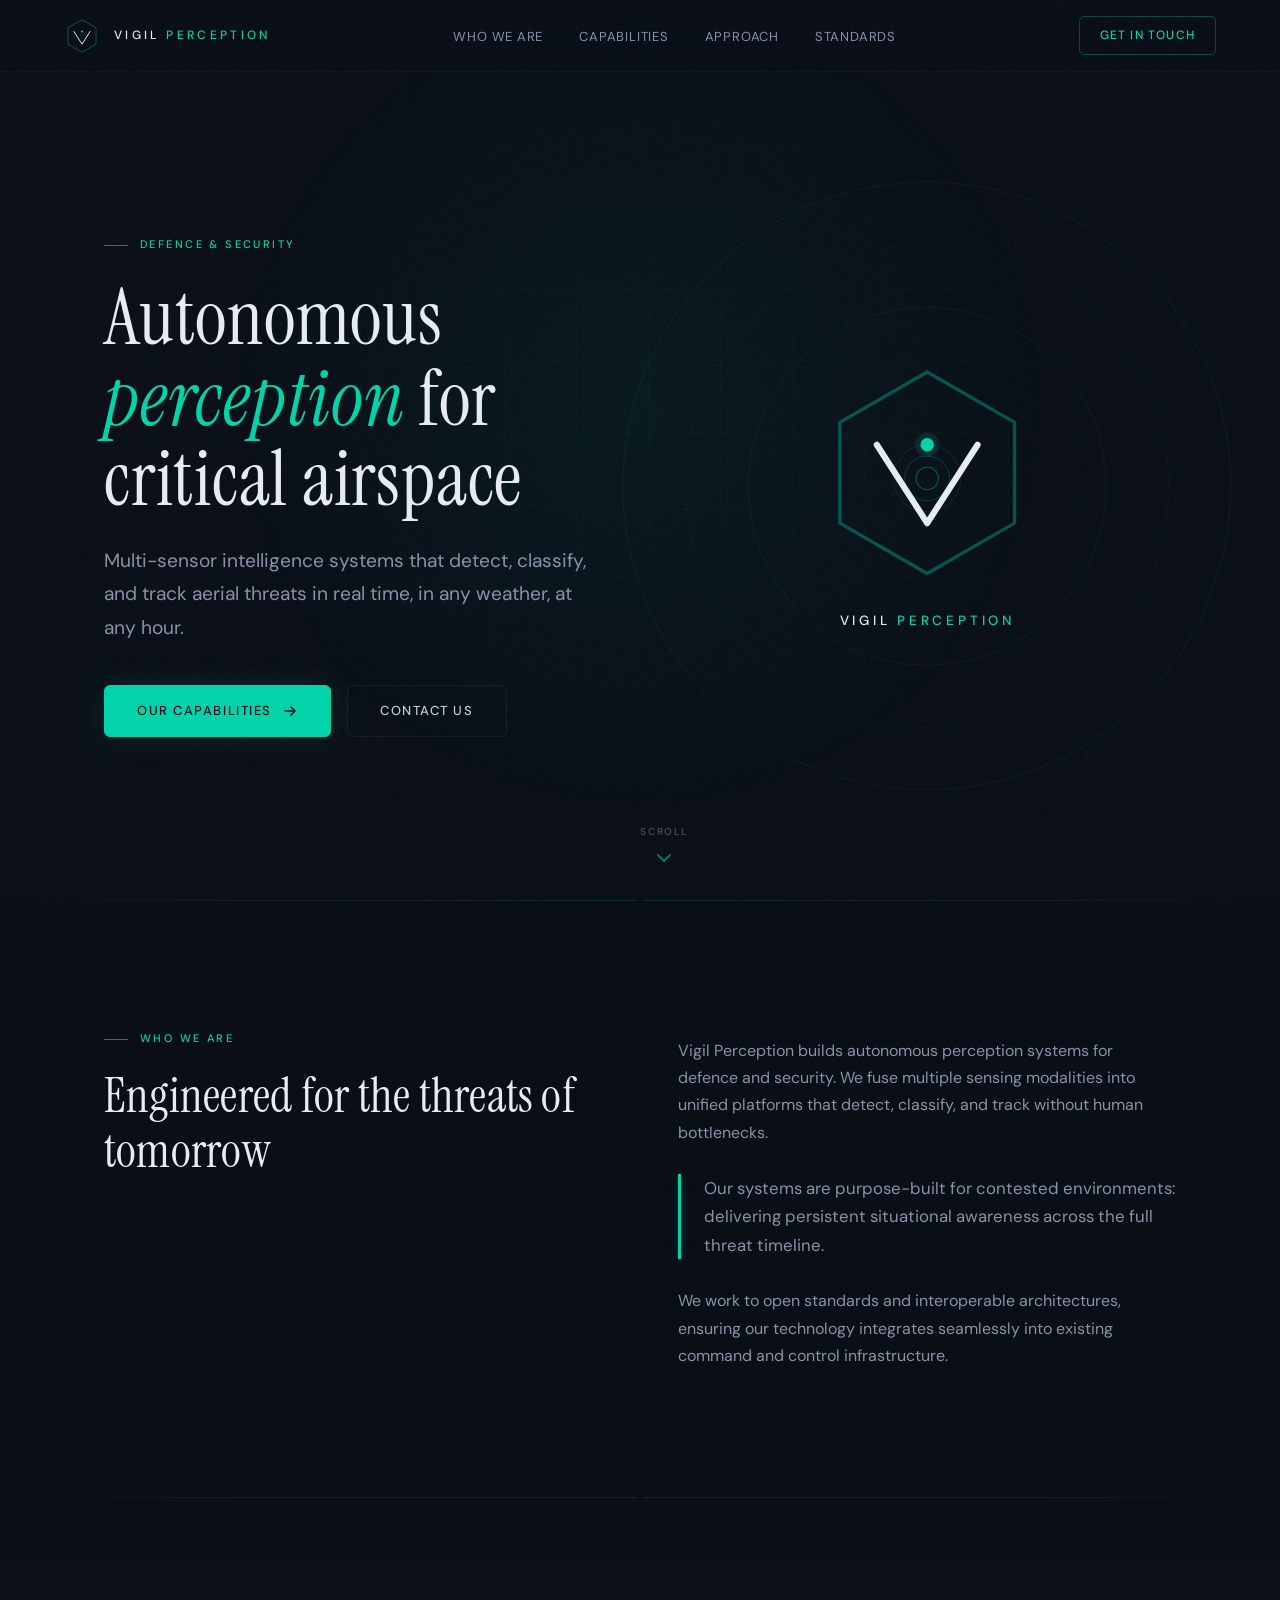
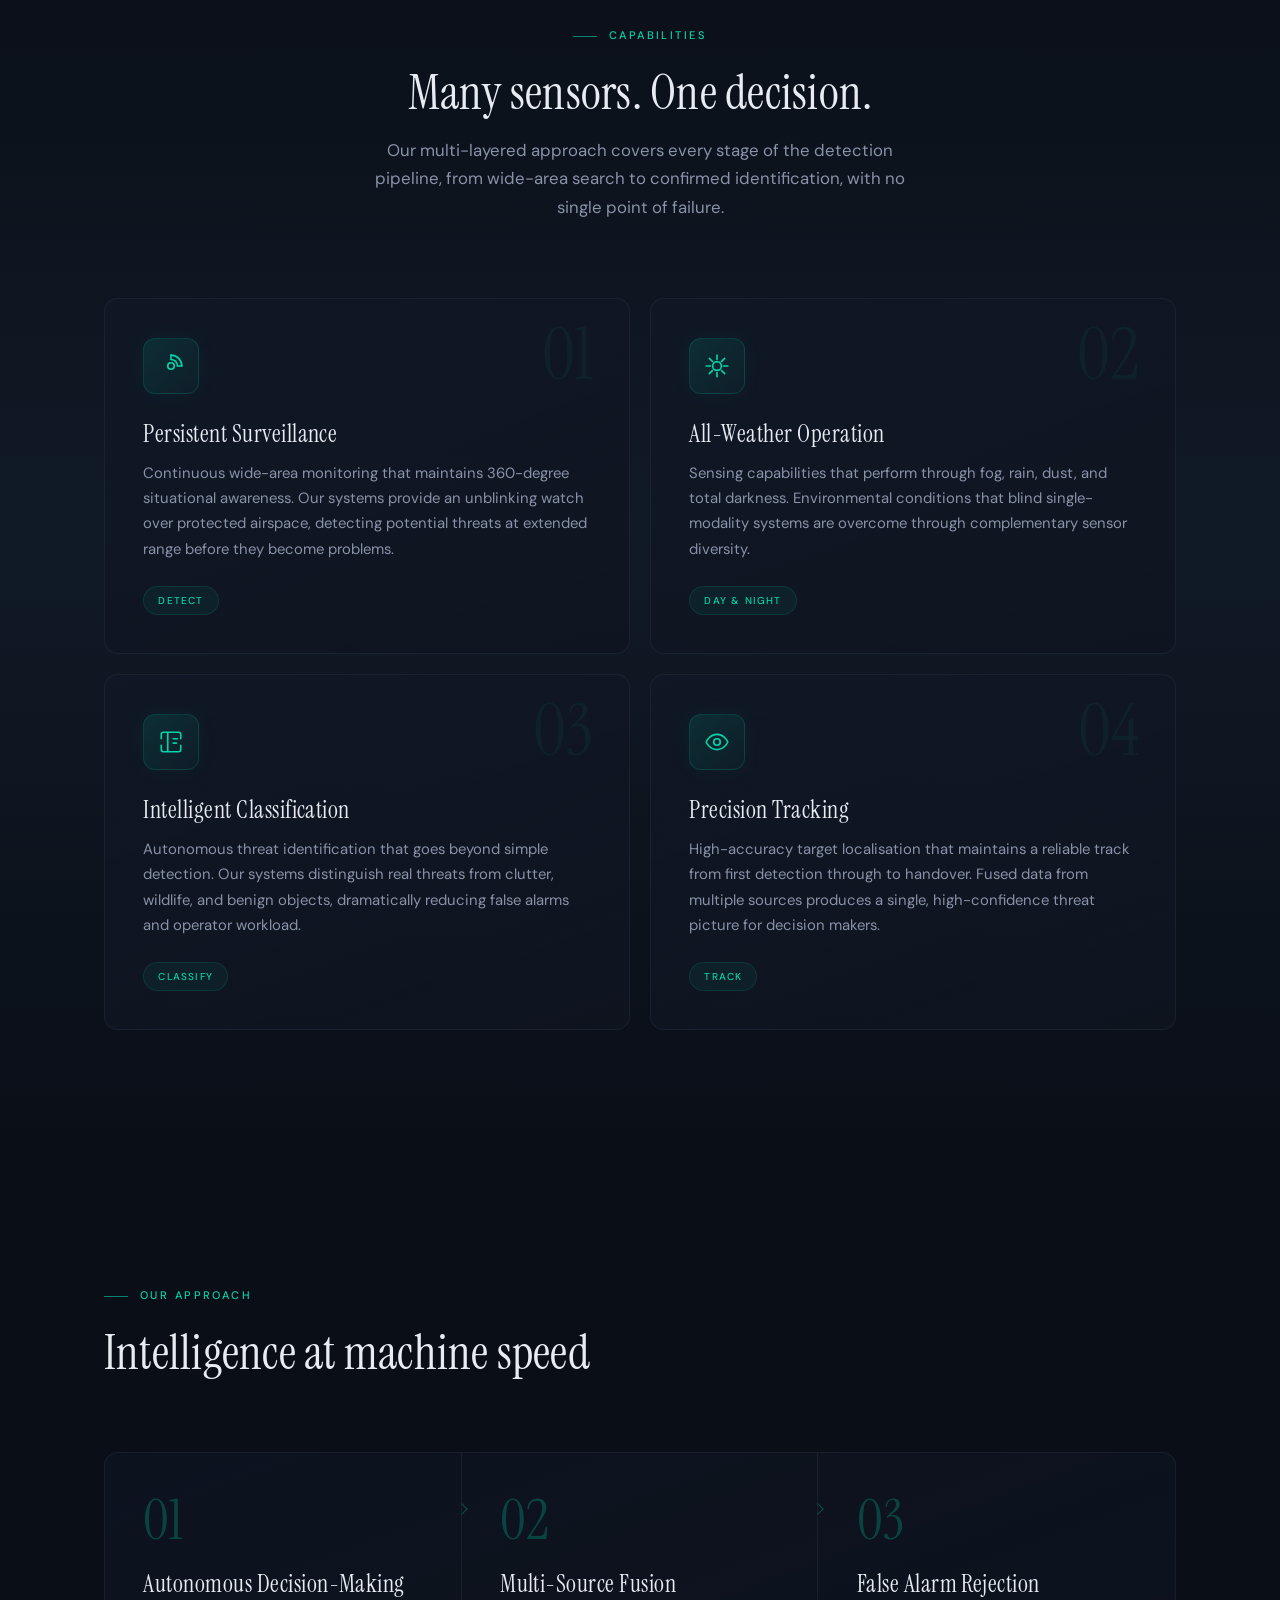
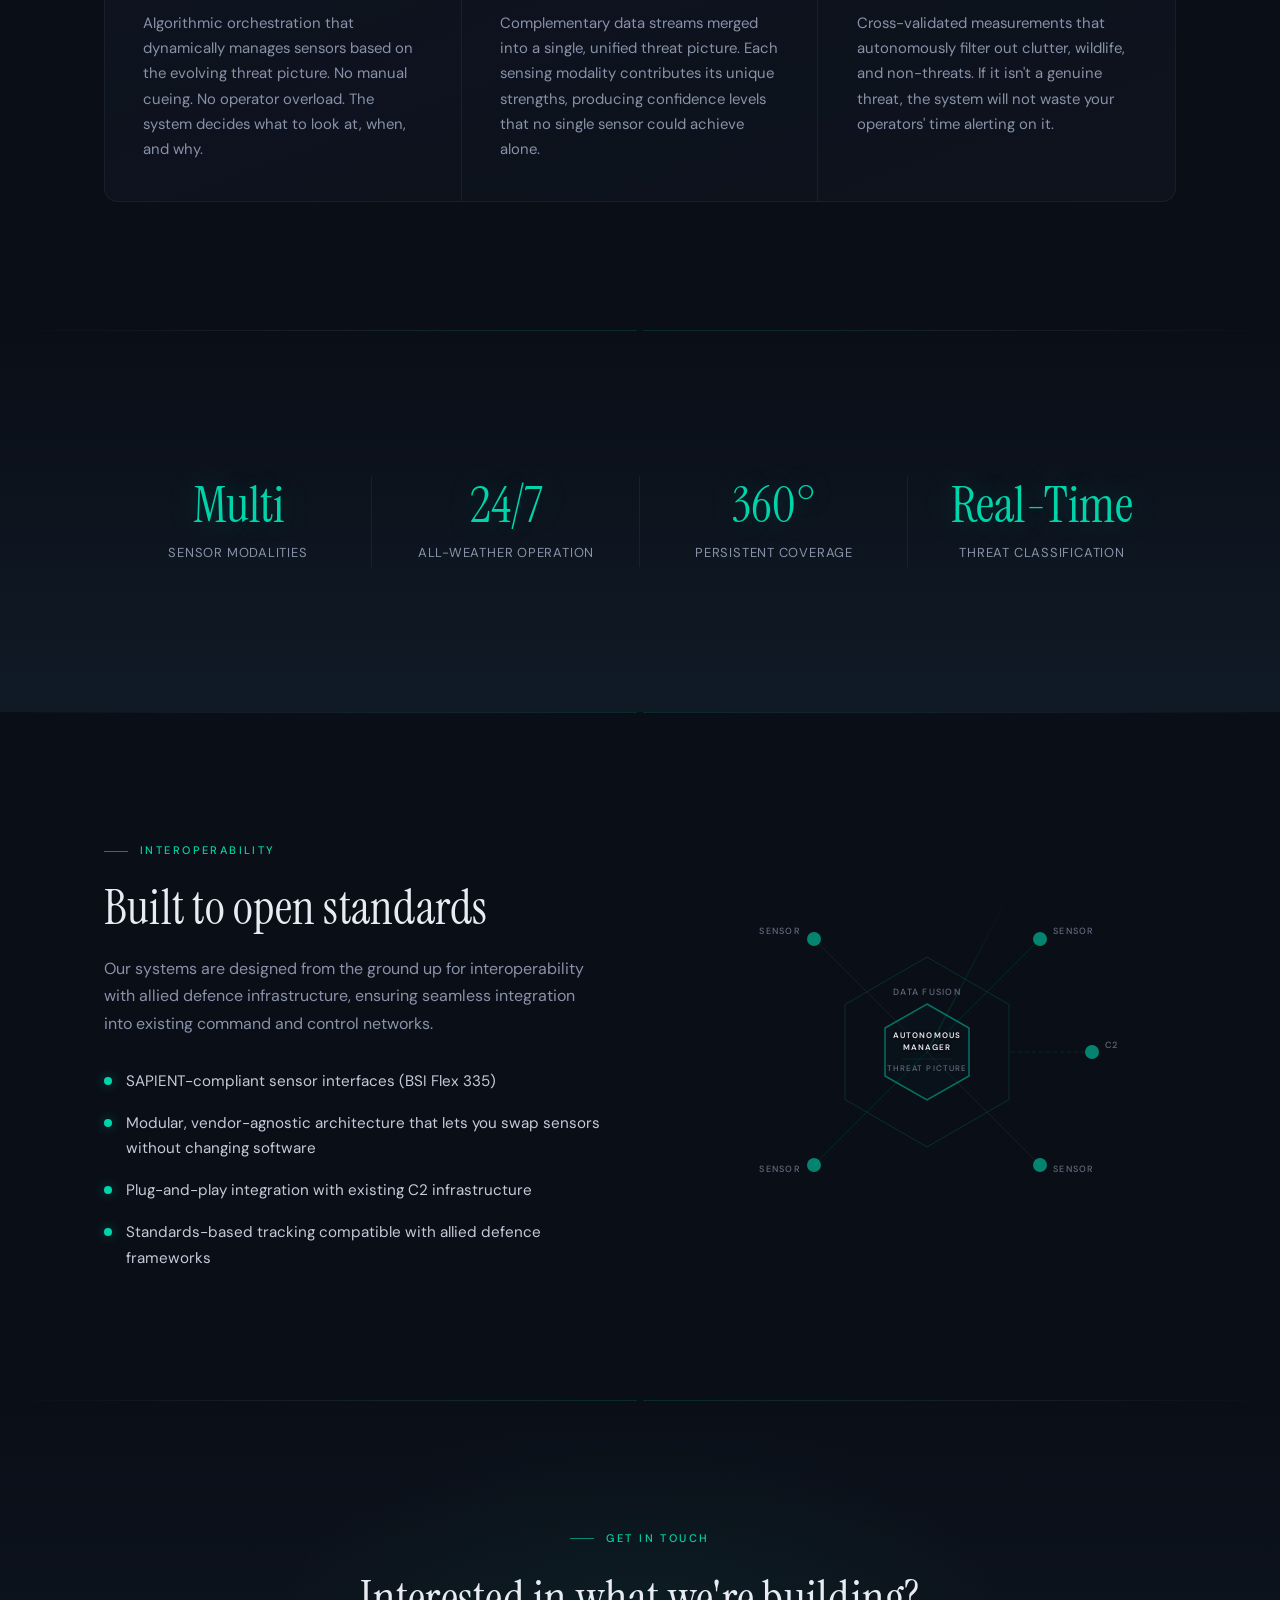
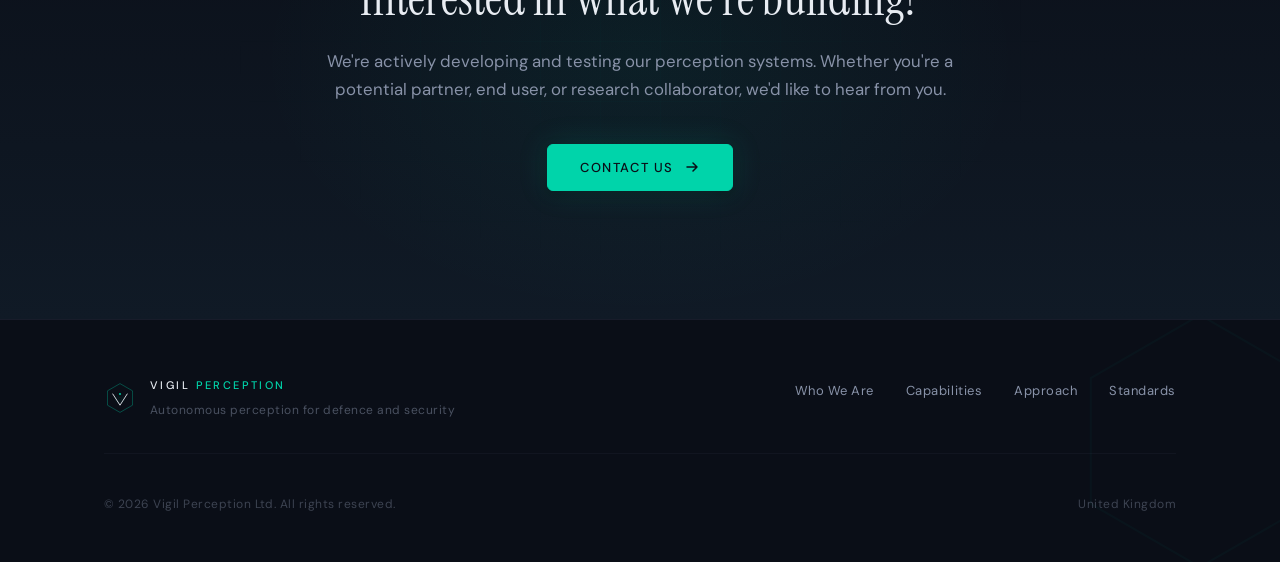
==== commit c2c0d4f0: "Change nav Get in Touch to scroll to CTA section instead of opening modal" ====
--- a/index.html
+++ b/index.html
@@ -43,7 +43,7 @@
     <li><a href="#approach">Approach</a></li>
     <li><a href="#standards">Standards</a></li>
   </ul>
-  <button type="button" class="nav-cta" data-open-contact>Get in Touch</button>
+  <a href="#contact" class="nav-cta">Get in Touch</a>
   <button class="nav-toggle" id="navToggle" aria-label="Toggle navigation">
     <span></span><span></span><span></span>
   </button>
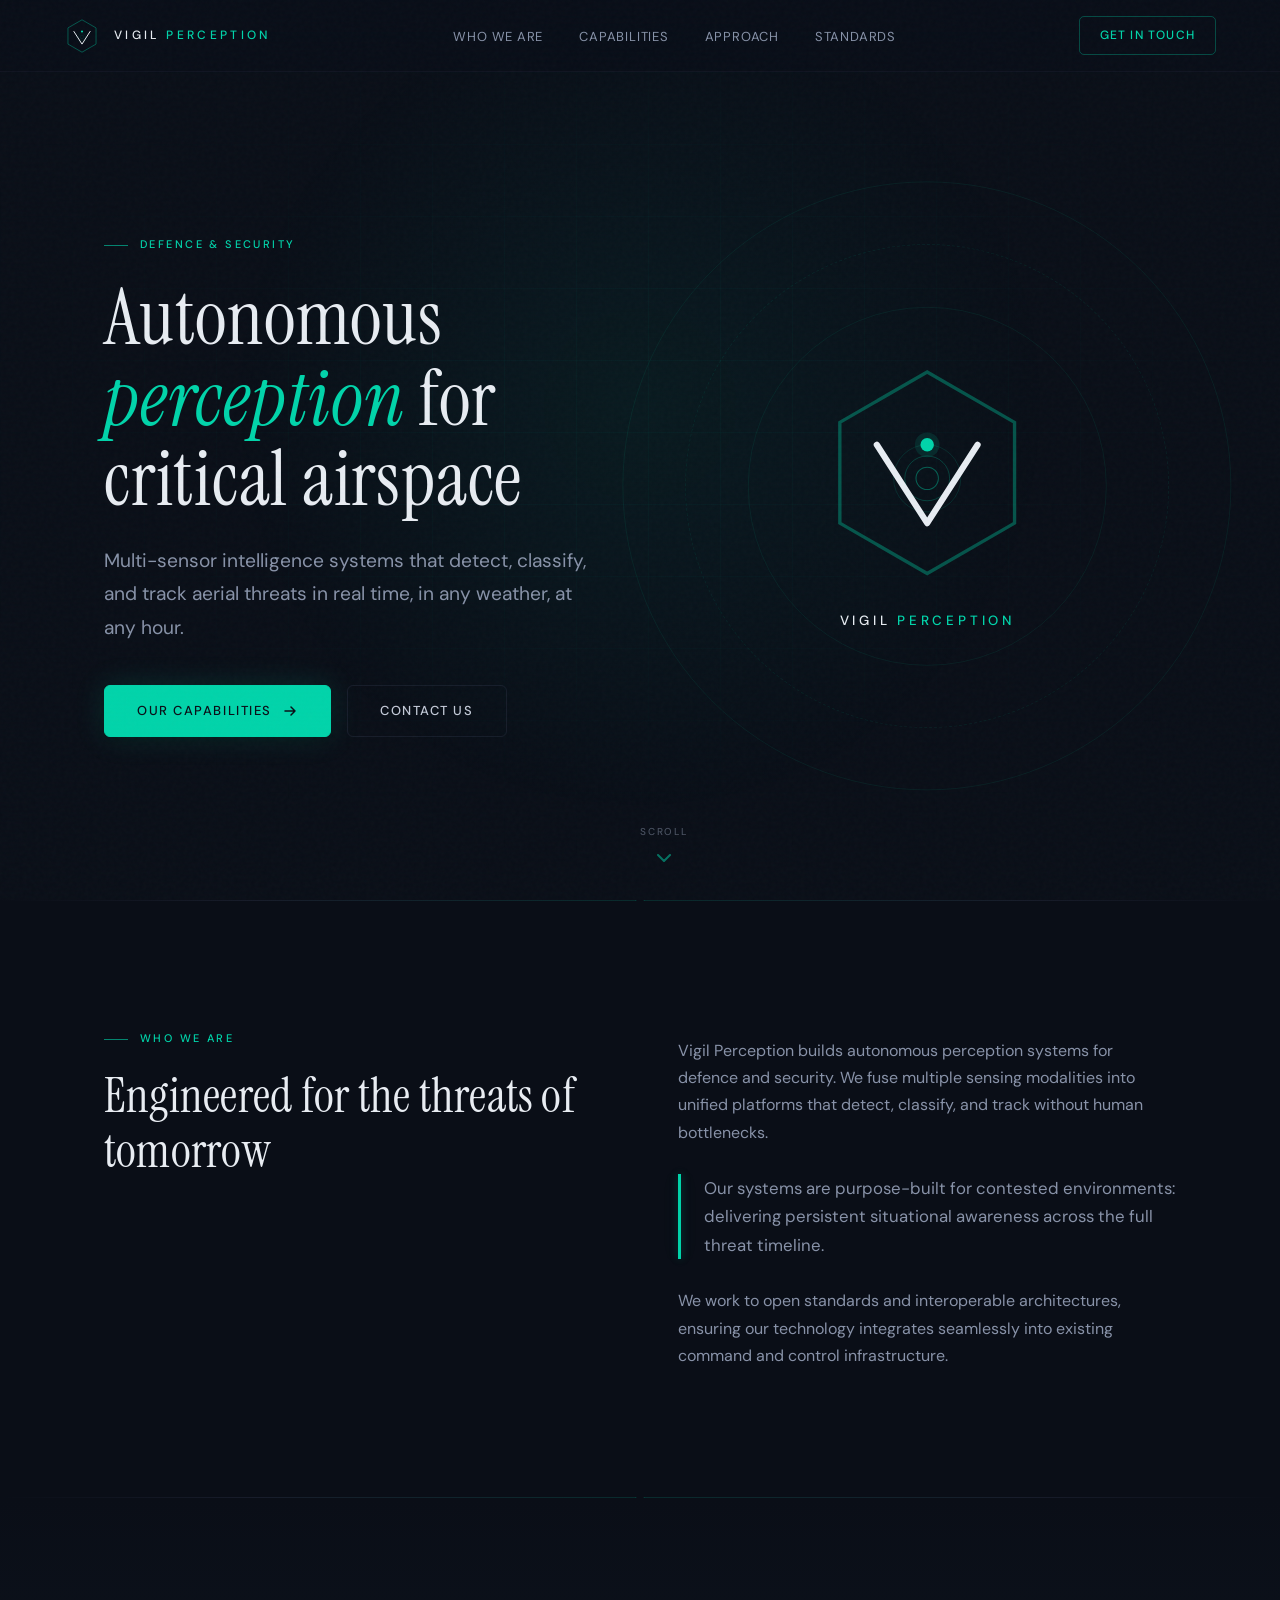
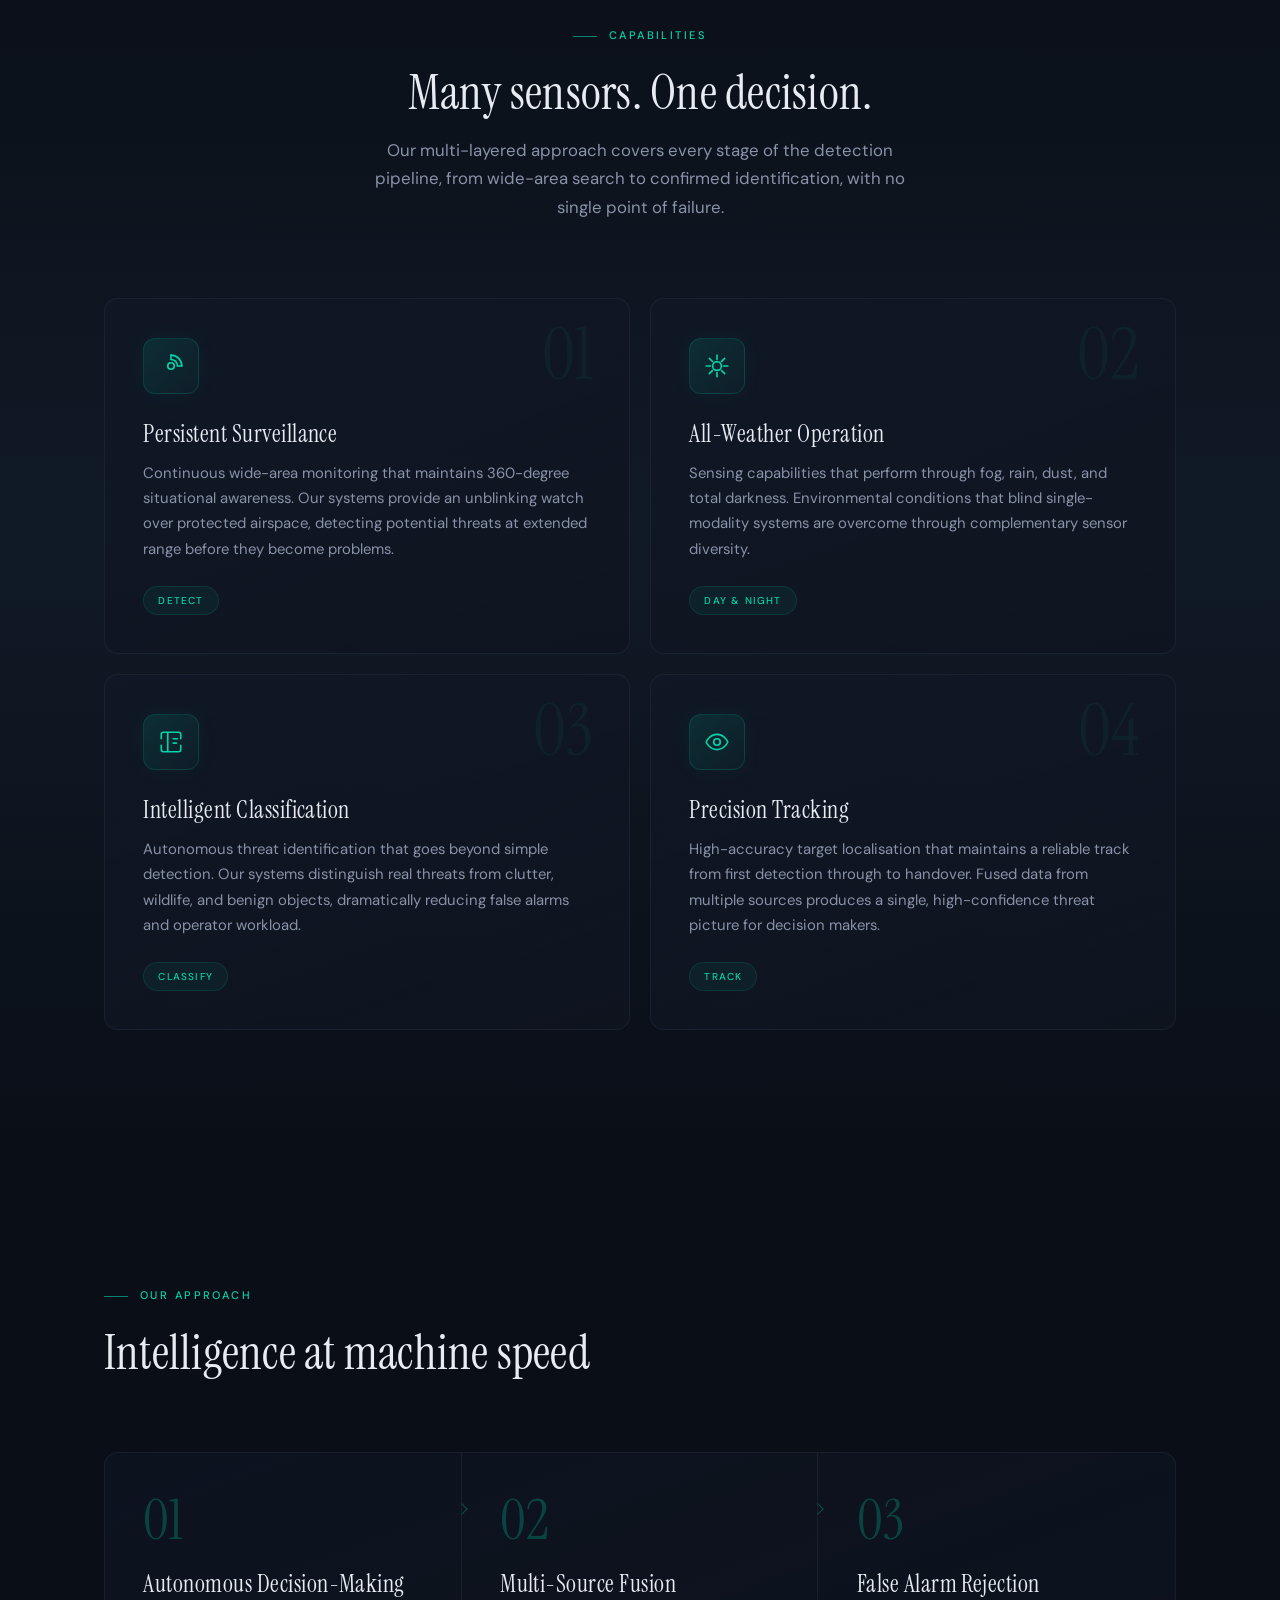
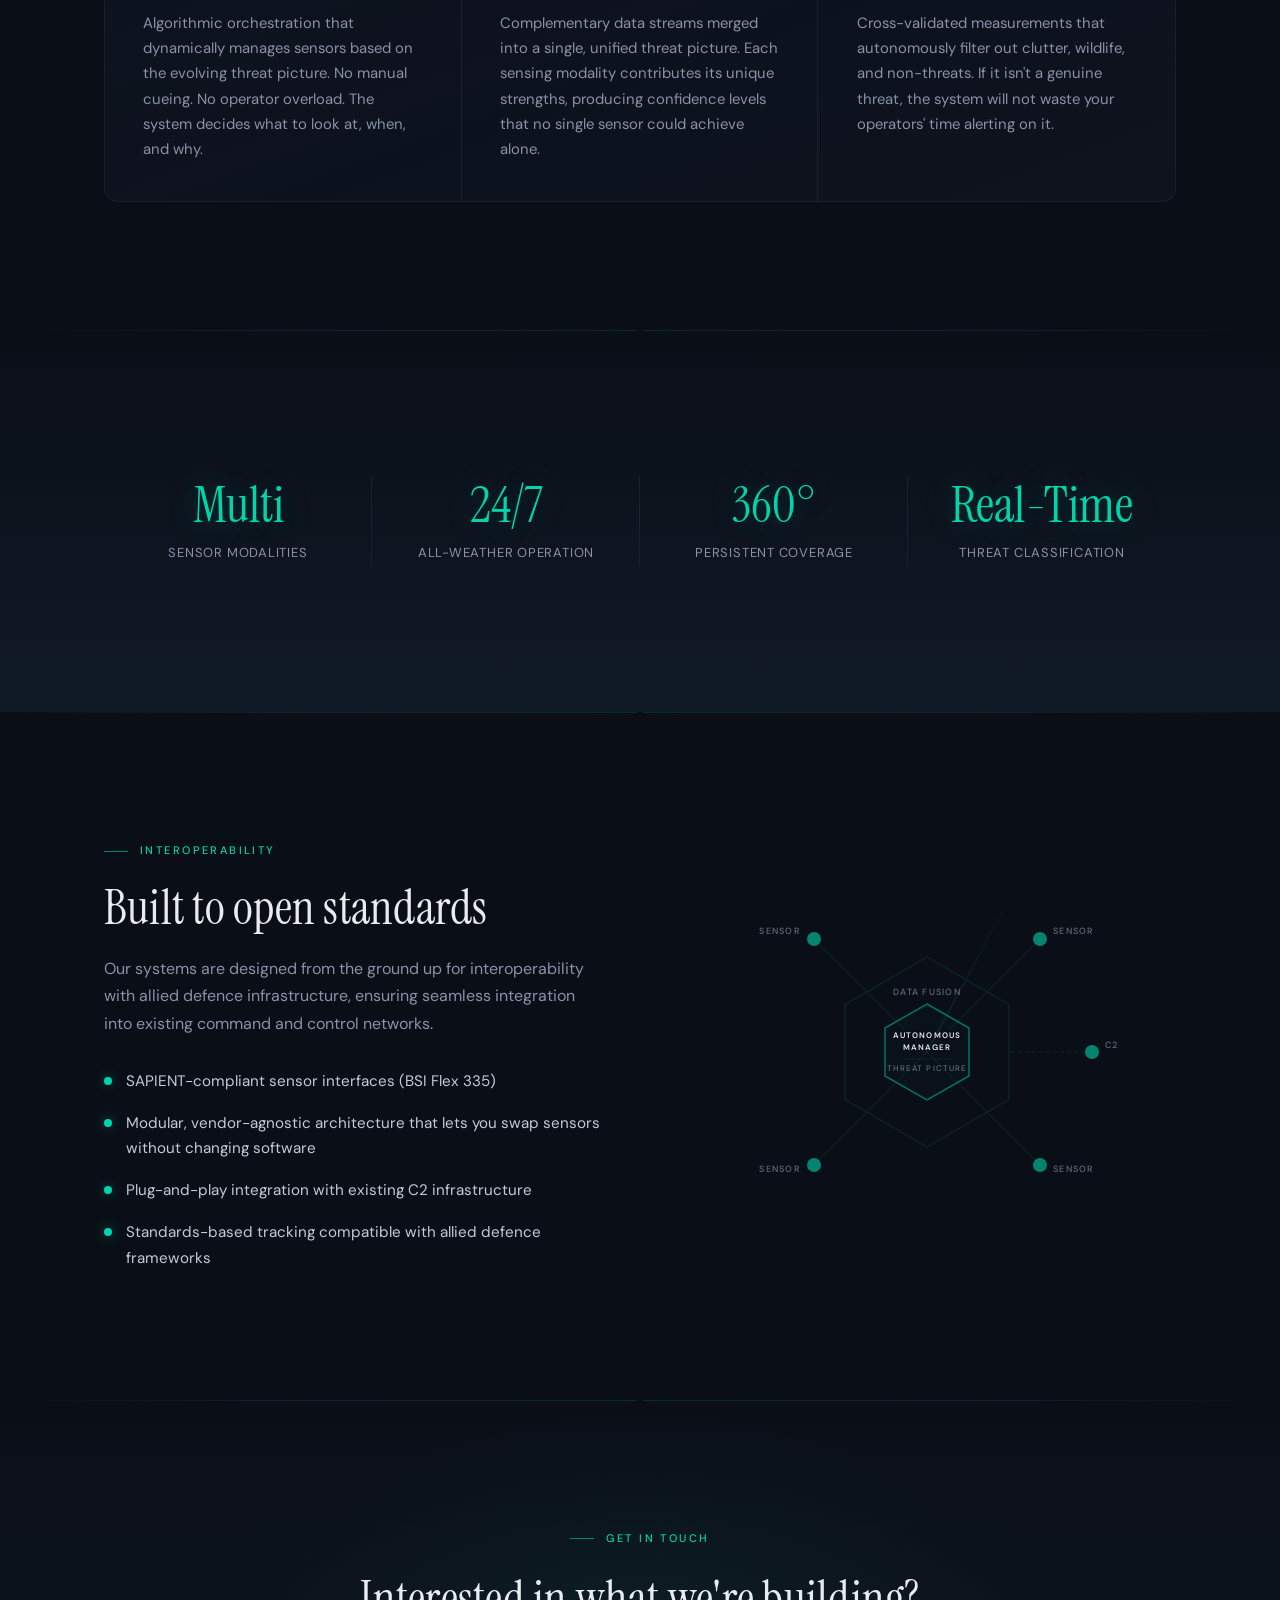
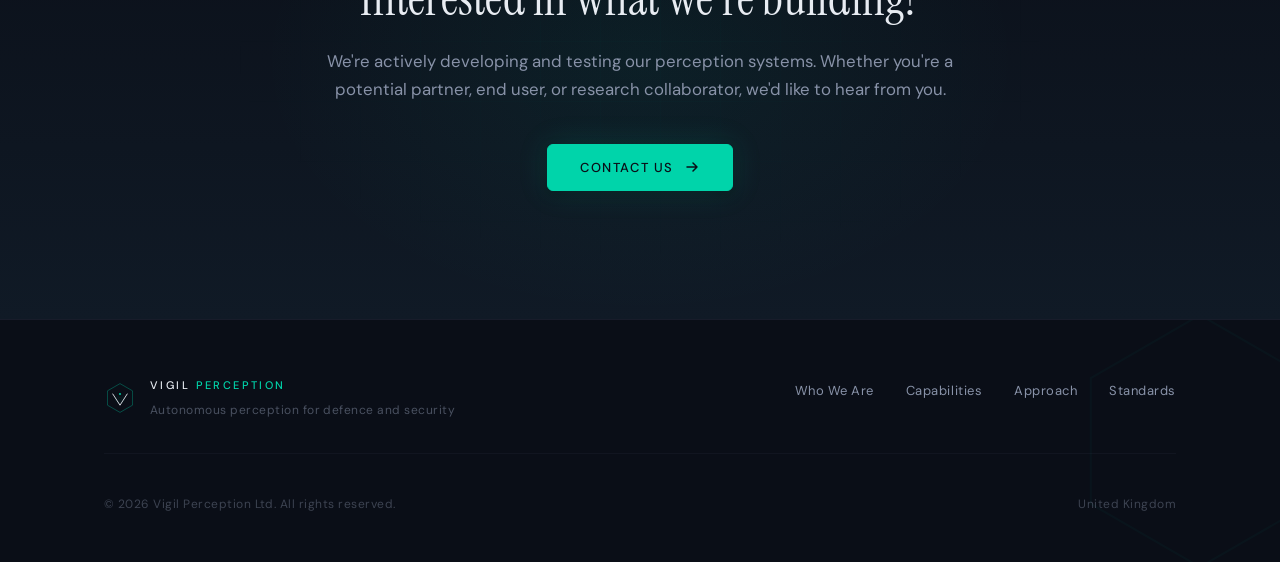
==== commit 7e2efef5: "Change hero Contact Us to scroll to Get in Touch section The hero CTA now navigates to the bottom co" ====
--- a/index.html
+++ b/index.html
@@ -65,7 +65,7 @@
             Our Capabilities
             <svg class="btn-arrow" width="16" height="16" viewBox="0 0 16 16" fill="none" aria-hidden="true"><path d="M3 8h10M9 4l4 4-4 4" stroke="currentColor" stroke-width="1.5" stroke-linecap="round" stroke-linejoin="round"/></svg>
           </a>
-          <button type="button" class="btn btn-ghost" data-open-contact>Contact Us</button>
+          <a href="#contact" class="btn btn-ghost">Contact Us</a>
         </div>
       </div>
       <div class="hero-logo">
